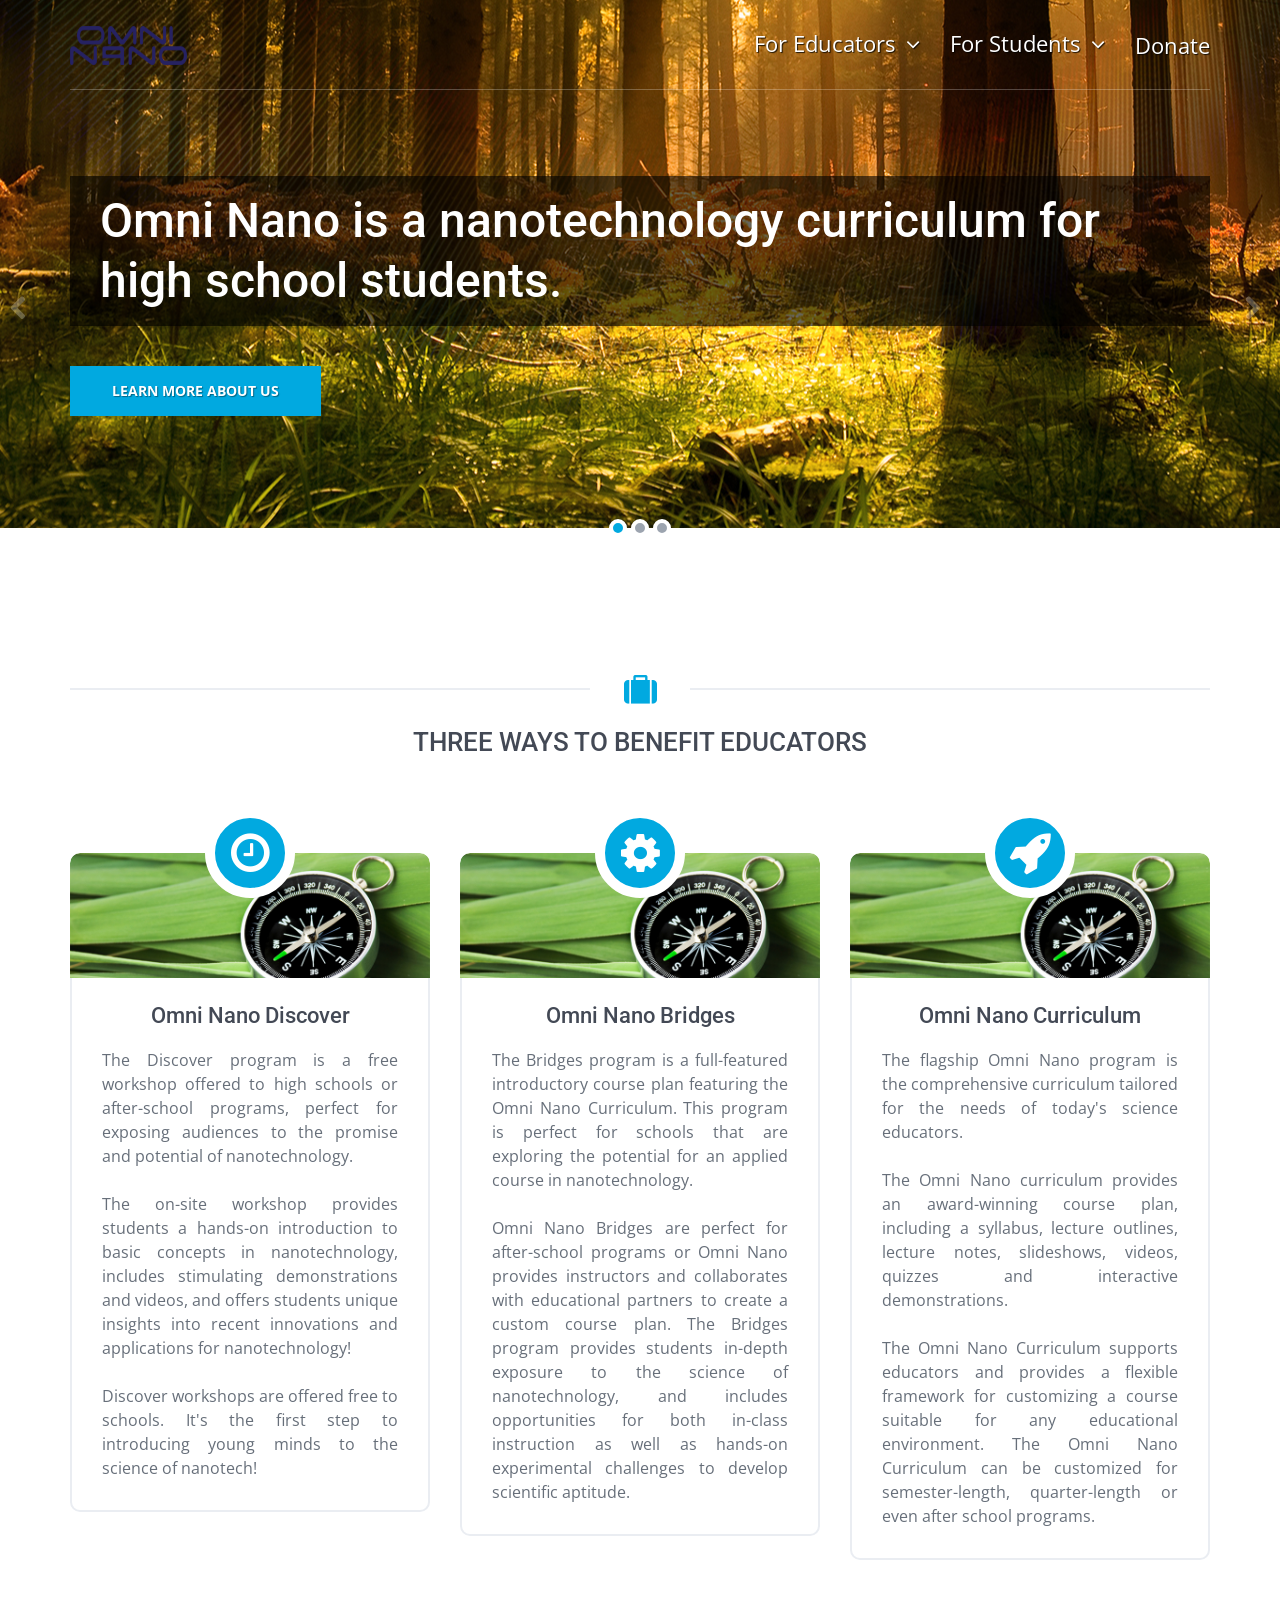
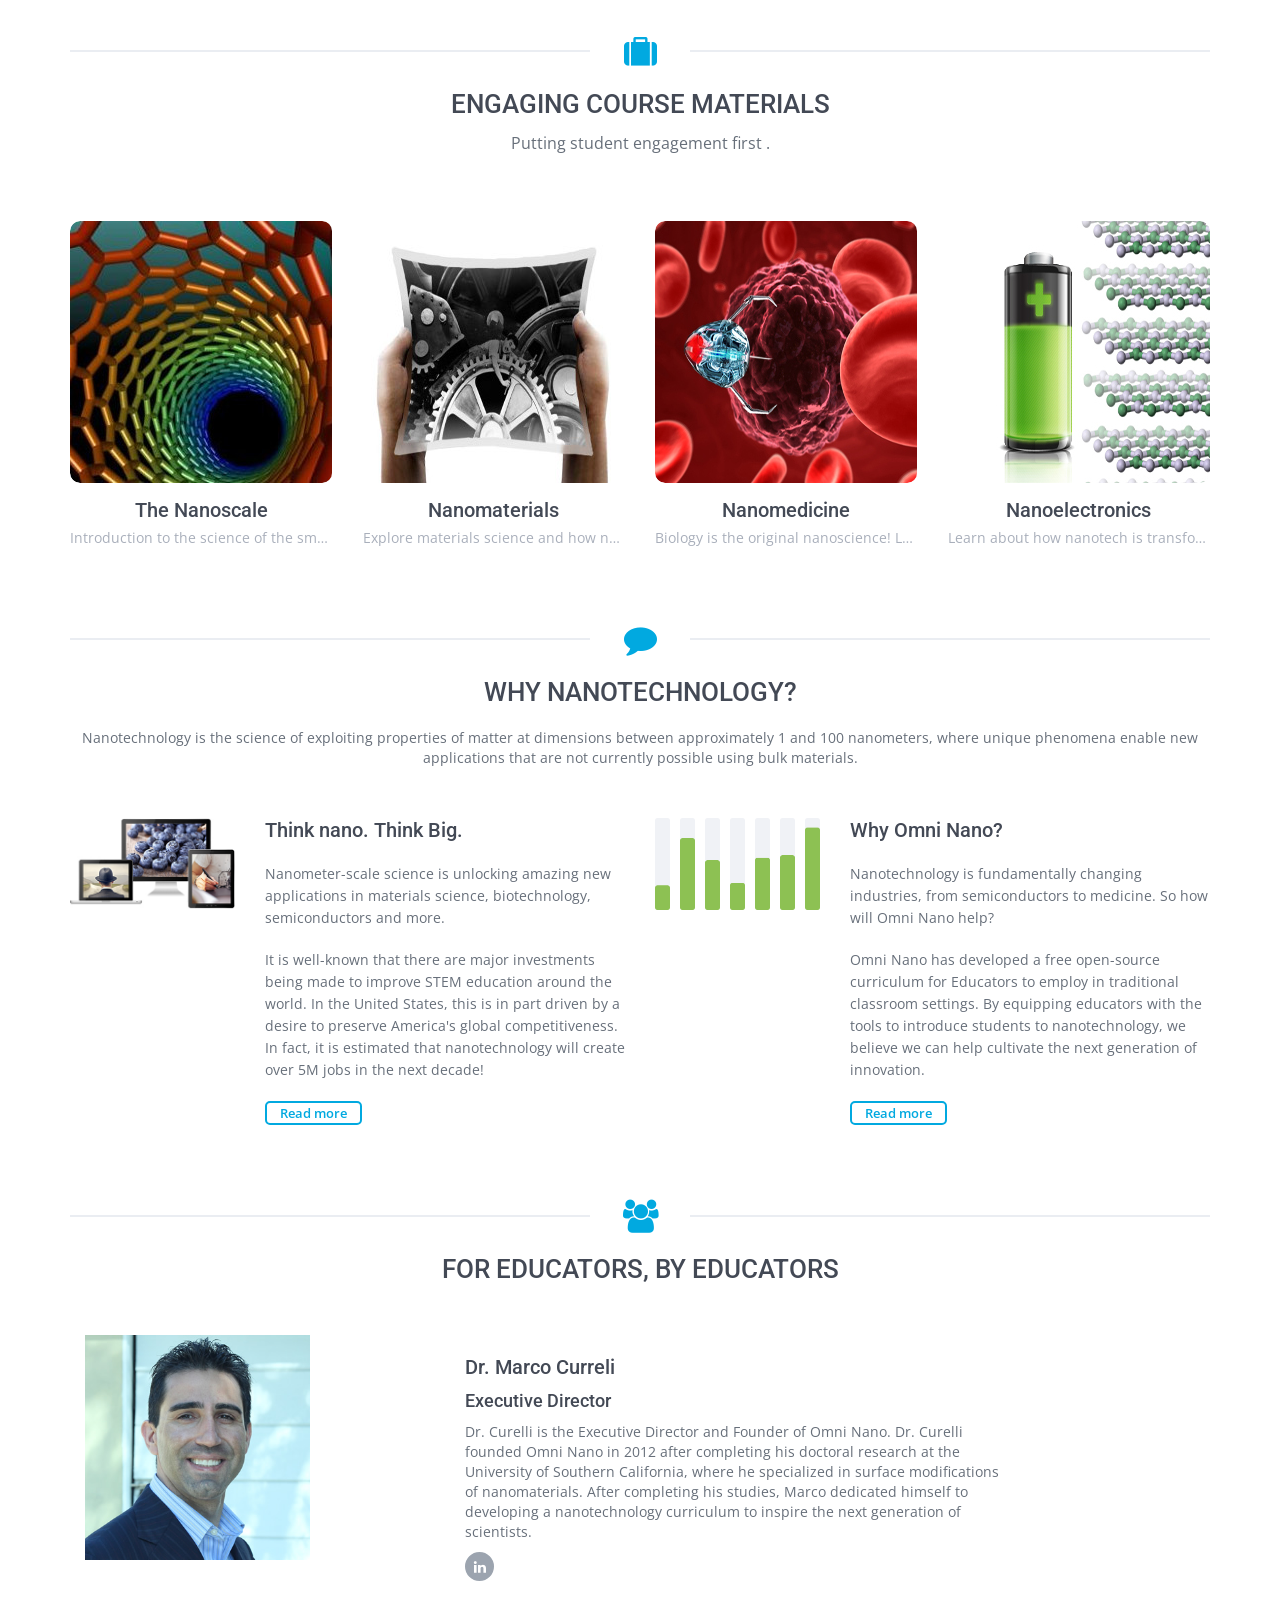
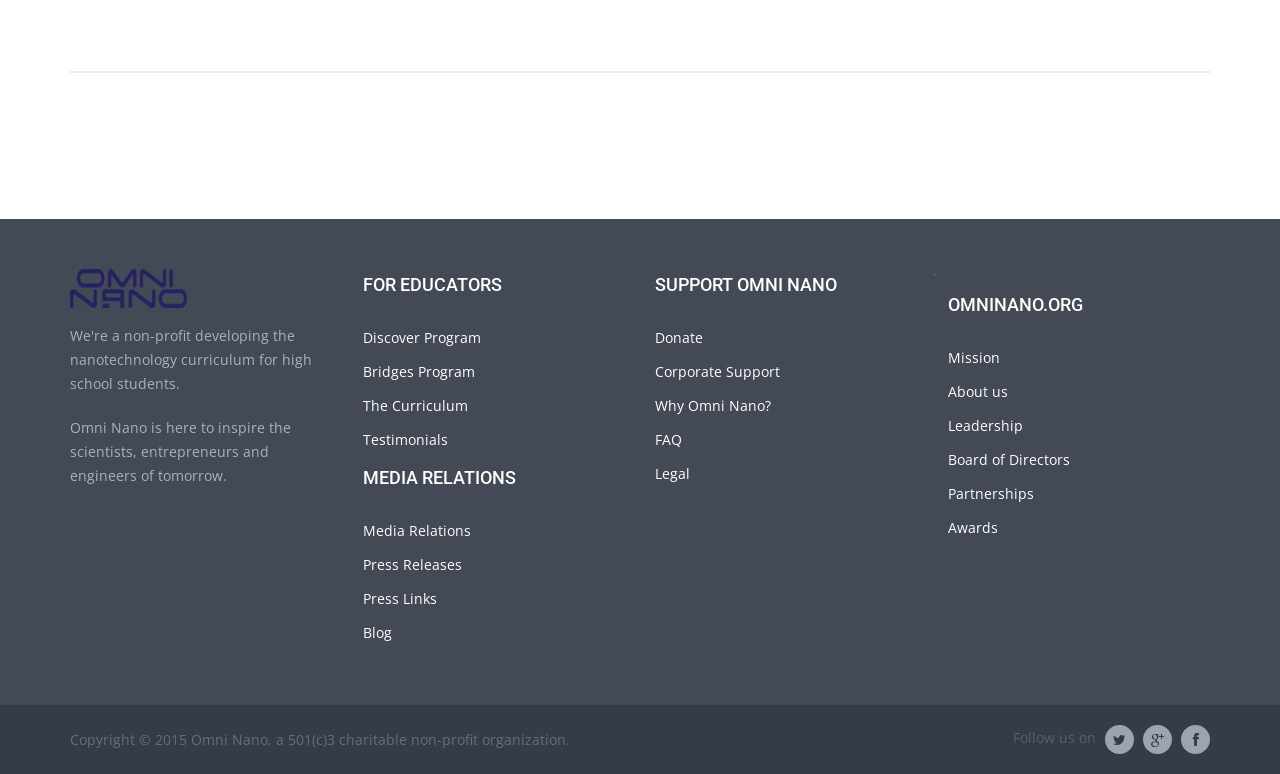
==== index.html @ 4b40a6c4 "added new content" ====
<!DOCTYPE html>
<!--
  Name: Jednotka - Multipurpose Website HTML Template
  Author: http://themeforest.net/user/BublinaStudio
  Version: 1.6
-->
<!--[if lt IE 9]> <html class="lt-ie9" lang="en"> <![endif]-->
<!--[if !IE] -->
<html lang='en'>
  <!-- <![endif] -->
  <head>
    <title>Omni Nano - The Curriculum to inspire the scientists, entrepreneurs and engineers of tomorrow!</title>
    <meta content='blog, business, clean, multipurpose template, twitter bootstrap 3, responsive' name='keywords'>
    <meta content='Jednotka is multipurpose Twitter Bootstrap 3 template which is suitable for any type of business or online project. ' name='description'>
    <meta content='BublinaStudio.com' name='author'>
    <meta content='all' name='robots'>
    <meta content='text/html; charset=utf-8' http-equiv='Content-Type'>
    <meta content='width=device-width, initial-scale=1.0' name='viewport'>
    <!--[if IE]> <meta http-equiv='X-UA-Compatible' content='IE=edge,chrome=1'> <![endif]-->
    <link href='assets/images/meta_icons/favicon.ico' rel='shortcut icon' type='image/x-icon'>
    <link href='assets/images/meta_icons/apple-touch-icon.png' rel='apple-touch-icon-precomposed'>
    <!-- / required stylesheets -->
    <link href="assets/stylesheets/bootstrap/bootstrap.min.css" media="all" id="bootstrap" rel="stylesheet" type="text/css" />
    <link href="assets/stylesheets/jednotka_blue.css" media="all" id="colors" rel="stylesheet" type="text/css" />
    <!-- / not required stylesheets -->
    <link href="assets/stylesheets/demo.css" media="all" rel="stylesheet" type="text/css" />
    <!--[if lt IE 9]>
      <script src="assets/javascripts/ie/html5shiv.js" type="text/javascript"></script>
      <script src="assets/javascripts/ie/respond.min.js" type="text/javascript"></script>
    <![endif]-->
  </head>
  <body class='homepage fullsize'>
    <div id='wrapper'>
      <header id='header'>
        <div class='container'>
          <nav class='navbar navbar-collapsed-sm navbar-default' id='nav' role='navigation'>
            <div class='navbar-header'>
              <button class='navbar-toggle' data-target='.navbar-header-collapse' data-toggle='collapse' type='button'>
                <span class='sr-only'>Toggle navigation</span>
                <span class='icon-bar'></span>
                <span class='icon-bar'></span>
                <span class='icon-bar'></span>
              </button>
              <a class='navbar-brand' href='index.html'>
                <img alt="Omni Nano" width="117" height="39" src="assets/images/omni-logo.png" />
              </a>
            </div>
            <div class='collapse navbar-collapse navbar-header-collapse'>
              <ul class='nav navbar-nav navbar-right'>
                <li class='dropdown'>
                  <a class='dropdown-toggle' data-delay='50' data-hover='dropdown' data-toggle='dropdown' href='educators.html'>
                    <span>
                      For Educators
                      <i class='fa-icon-angle-down'></i>
                    </span>
                  </a>
                  <ul class='dropdown-menu' role='menu'>
                    <li class=''>
                      <a href='educators.html'>Discover Program</a>
                    </li>
                    <li class=''>
                      <a href='educators.html'>Bridges Program</a>
                    </li>
                    <li class=''>
                      <a href='educators.html'>The Curriculum</a>
                    </li>
                    <li>
                      <a href='faq.html'>FAQ</a>
                    </li>
                  </ul>
                </li>
                <li class='dropdown'>
                  <a class='dropdown-toggle' data-delay='50' data-hover='dropdown' data-toggle='dropdown' href='syllabus.html'>
                    <span>
                      For Students
                      <i class='fa-icon-angle-down'></i>
                    </span>
                  </a>
                  <ul class='dropdown-menu' role='menu'>
                    <li class=''>
                      <a href='syllabus.html'>Course Syllabus</a>
                    </li>
                  </ul>
                </li>
                <li class='dropdown'>
                  <a href='donate.html'>
                    <span>
                      Donate
                    </span>
                  </a>
                </li>
              </ul>
            </div>
          </nav>
        </div>
      </header>
      <div id='main' role='main'>
        <!-- / carousel contrast -->
        <div class='hero-carousel carousel-contrast carousel-contrast-arrows carousel-contrast-pagination flexslider' id='carousel-example-2'>
          <ul class='slides'>
            <li class='item forest'>
              <div class='container'>
                <div class='row'>
                  <div class='col-lg-12 animate'>
                    <h1 class='big fadeInUp animated'>
                      <span>
                        Omni Nano is a nanotechnology curriculum for high school students.
                      </span>
                    </h1>
                    <p class='fadeInRight animated'>
                      <a class='btn btn-squared btn-contrast btn-lg' href='about_us.html'>
                        Learn more about us
                      </a>
                    </p>
                  </div>
                </div>
              </div>
            </li>
            <li class='item sea'>
              <div class='container'>
                <div class='row'>
                  <div class='col-lg-12 animate'>
                    <h2 class='big fadeInLeftBig animated'>
                      <span>
                        Tools for Educators
                      </span>
                    </h2>
                    <p class='normal fadeInRightBig animated'>
                      <span>We offer free course materials, quizzes and an award-winning textbook.</span>
                    </p>
                    <p class='fadeInRightBig animated'>
                      <a class='btn btn-squared btn-contrast btn-lg' href='curriculum.html'>
                        Explore the curriculum
                      </a>
                    </p>
                  </div>
                </div>
              </div>
            </li>
            <li class='item bokeh'>
              <div class='container'>
                <div class='row'>
                  <div class='col-lg-12 animate'>
                    <h2 class='big fadeInRightBig animated'>
                      <span>Free online multimedia for students</span>
                    </h2>
                    <p class='normal fadeInLeftBig animated'>
                      <span>Explore nanotechnology applications, innovations and the science that will revolutionize the world of tomorrow!</span>
                    </p>
                    <p class='fadeInUpBig animated'>
                      <a class='btn btn-squared btn-contrast btn-lg' href='syllabus.html'>
                        Start learning now
                      </a>
                    </p>
                  </div>
                </div>
              </div>
            </li>
          </ul>
        </div>
        <div id='main-content'>
          <div class='container'>
            <div class='row'>
              <div class='col-sm-12'>
                <div class='page-header page-header-with-icon'>
                  <i class='fa-icon-suitcase'></i>
                  <h2>
                    Three ways to Benefit Educators
                  </h2>
                </div>
              </div>
            </div>
            <div class='panels-wrapper'>
              <div class='row panels'>
                <div class='col-sm-4 panel-item'>
                  <a class='panel panel-image' href='educators.html'>
                    <div class='panel-icon'>
                      <i class='fa-icon-time icon'></i>
                    </div>
                    <div class='panel-heading'>
                      <img class="img-responsive-sm" alt="Project planning" width="768" height="300" src="assets/images/demo/panels/panel_bg_compass.jpg" />
                    </div>                    
                    <div class='panel-body'>
                      <h3 class='panel-title'>Omni Nano Discover</h3>
                      <p style="text-align: justify;">
                        The Discover program is a free workshop offered to high schools or after-school programs, perfect for exposing audiences to the promise and potential of nanotechnology.  
                        <br /><br />
                        The on-site workshop provides students a hands-on introduction to basic concepts in nanotechnology, includes stimulating demonstrations and videos, and offers students unique insights into recent innovations and applications for nanotechnology! 
                        <br /><br />
                        Discover workshops are offered free to schools.  It's the first step to introducing young minds to the science of nanotech!

                      </p>
                    </div>
                  </a>
                </div>
                <div class='col-sm-4 panel-item'>
                  <a class='panel panel-image' href='educators.html'>
                    <div class='panel-icon'>
                      <i class='fa-icon-cog icon'></i>
                    </div>
                    <div class='panel-heading'>
                      <img class="img-responsive-sm" alt="Project planning" width="768" height="300" src="assets/images/demo/panels/panel_bg_compass.jpg" />
                    </div>                    
                    <div class='panel-body'>
                      <h3 class='panel-title'>Omni Nano Bridges</h3>
                      <p style="text-align: justify;">
                        The Bridges program is a full-featured introductory course plan featuring the Omni Nano Curriculum.  This program is perfect for schools that are exploring the potential for an applied course in nanotechnology.  
                        <br /><br />
                        Omni Nano Bridges are perfect for after-school programs or  
                        Omni Nano provides instructors and collaborates with educational partners to create a custom course plan.  The Bridges program provides students in-depth exposure to the science of nanotechnology, and includes opportunities for both in-class instruction as well as hands-on experimental challenges to develop scientific aptitude.  
                      </p>
                    </div>
                  </a>
                </div>
                <div class='col-sm-4 panel-item'>
                  <a class='panel panel-image' href='educators.html'>
                    <div class='panel-icon'>
                      <i class='fa-icon-rocket icon'></i>
                    </div>
                    <div class='panel-heading'>
                      <img class="img-responsive-sm" alt="Project planning" width="768" height="300" src="assets/images/demo/panels/panel_bg_compass.jpg" />
                    </div>                    
                    <div class='panel-body'>
                      <h3 class='panel-title'>Omni Nano Curriculum</h3>
                     <p style="text-align: justify;">
                        The flagship Omni Nano program is the comprehensive curriculum tailored for the needs of today's science educators.  
                        <br /><br />
                        The Omni Nano curriculum provides an award-winning course plan, including a syllabus, lecture outlines, lecture notes, slideshows, videos, quizzes and interactive demonstrations.  
                        <br /><br />
                        The Omni Nano Curriculum supports educators and provides a flexible framework for customizing a course suitable for any educational environment.  The Omni Nano Curriculum can be customized for semester-length, quarter-length or even after school programs. 
                      </p>
                    </div>
                  </a>
                </div>
              </div>
            </div>

            <div class='row'>
              <div class='col-sm-12'>
                <div class='page-header page-header-with-icon'>
                  <i class='fa-icon-suitcase'></i>
                  <h2>
                    Engaging Course Materials
                    <small>Putting student engagement first .</small>
                  </h2>
                </div>
                <div class='row portfolio-boxes'>
                  <div class='col-sm-3 col-xs-6 no-mb-t-xs portfolio-box'>
                    <a class='image-link' href='nanoscale_detail.html'>
                      <i class='fa-icon-search'></i>
                      <img class="img-responsive img-rounded center-block" alt="Etiam vestibulum" width="262" height="262" src="assets/images/misc/nanoscale.jpg" />
                    </a>
                    <h3 class='title'>The Nanoscale</h3>
                    <p class='category'>Introduction to the science of the small-scale.</p>
                  </div>
                  <div class='col-sm-3 col-xs-6 no-mb-t-xs portfolio-box'>
                    <a class='image-link' href='nanomaterials_detail.html'>
                      <i class='fa-icon-link'></i>
                      <img class="img-responsive img-rounded center-block" alt="Malesuada" width="262" height="262" src="assets/images/misc/nanomaterials.jpg" />
                    </a>
                    <h3 class='title'>Nanomaterials</h3>
                    <p class='category'>Explore materials science and how nanotechnology is key to creating materials with totally new properties!</p>
                  </div>
                  <div class='col-sm-3 col-xs-6 portfolio-box'>
                    <a href='nanomedicine_detail.html'>
                      <div class='image-link'>
                        <i class='fa-icon-search'></i>
                        <img class="img-responsive img-rounded center-block" alt="Dictum vulputate" width="262" height="262" src="assets/images/misc/nanomedicine.jpg" />
                      </div>
                      <h3 class='title'>Nanomedicine</h3>
                      <p class='category'>Biology is the original nanoscience!  Learn how molecular machines are now being used and how they'll impact human health.</p>
                    </a>
                  </div>
                  <div class='col-sm-3 col-xs-6 portfolio-box'>
                    <a href='nanoelectronics_detail.html'>
                      <div class='image-link'>
                        <i class='fa-icon-search'></i>
                        <img class="img-responsive img-rounded center-block" alt="Semper massa" width="262" height="262" src="assets/images/misc/energy-storage.jpg" />
                      </div>
                      <h3 class='title'>Nanoelectronics</h3>
                      <p class='category'>Learn about how nanotech is transforming electronics, circuits and more!</p>
                    </a>
                  </div>
                </div>
              </div>
            </div>

            <div class='row'>
              <div class='col-sm-12'>
                <div class='page-header page-header-with-icon'>
                  <i class='fa-icon-comment'></i>
                  <h2>Why nanotechnology?</h2>
                  <p>Nanotechnology is the science of exploiting properties of matter at dimensions between approximately 1 and 100 nanometers, where unique phenomena enable new applications that are not currently possible using bulk materials.</p>
                </div>
                <div class='row text-boxes'>
                  <div class='col-sm-6 text-box'>
                    <div class='row'>
                      <div class='col-sm-4'><img class="img-responsive center-block" alt="Lorem ipsum dolor sit amet" width="340" height="188" src="assets/images/demo/common/devices.jpg" /></div>
                      <div class='col-sm-8'>
                        <h3 class='title'><a href="nanotechnology.html">Think nano.  Think Big.</a></h3>
                        <p>Nanometer-scale science is unlocking amazing new applications in materials science, biotechnology, semiconductors and more.</p>

                        <p>It is well-known that there are major investments being made to improve STEM education around the world.  In the United States, this is in part driven by a desire to preserve America's global competitiveness.  In fact, it is estimated that nanotechnology will create over 5M jobs in the next decade!</p> 

                        <a class='btn btn-contrast btn-bordered btn-xs' href='nanotechnology.html'>Read more</a>
                      </div>
                    </div>
                  </div>
                  <div class='col-sm-6 text-box'>
                    <hr class='visible-xs'>
                    <div class='row'>
                      <div class='col-sm-4'><img class="img-responsive center-block" alt="Praesent vitae adipiscing nunc" width="330" height="183" src="assets/images/demo/common/chart.png" /></div>
                      <div class='col-sm-8'>
                        <h3 class='title'><a href="about_us.html">Why Omni Nano?</a></h3>
                        <p>Nanotechnology is fundamentally changing industries, from semiconductors to medicine.  So how will Omni Nano help? </p>

                        <p>Omni Nano has developed a free open-source curriculum for Educators to employ in traditional classroom settings.  By equipping educators with the tools to introduce students to nanotechnology, we believe we can help cultivate the next generation of innovation.</p>
                        <a class='btn btn-contrast btn-bordered btn-xs' href='about_us.html'>Read more</a>
                      </div>
                    </div>
                  </div>
                </div>
              </div>
            </div>

            <div class='row'>
              <div class='col-sm-12'>
                <div class='page-header page-header-with-icon'>
                  <i class='fa-icon-group'></i>
                  <h2>
                    For Educators, By Educators
                  </h2>
                </div>
                <div>
                  <div class='col-sm-12 portfolio-box'>
                    <div class='row'>
                      <div class='col-sm-4'>
                        <a class='image-link' data-lightbox data-lightbox-gallery='team' href='assets/images/misc/marco.jpg' title='Marco Curelli'>
                          <img alt="Marco Curelli" width="225" height="225" src="assets/images/misc/marco.jpg" />
                        </a>
                      </div>
                      <div class='col-sm-6'>
                        <h3 class='name'>Dr. Marco Curreli</h3>
                        <h4 class='position'>Executive Director</h4>
                        <p>Dr. Curelli is the Executive Director and Founder of Omni Nano.  Dr. Curelli founded Omni Nano in 2012 after completing his doctoral research at the University of Southern California, where he specialized in surface modifications of nanomaterials.  After completing his studies, Marco dedicated himself to developing a nanotechnology curriculum to inspire the next generation of scientists.</p>
                        <div class='links'>
                          <a class='btn btn-medium-light btn-sm btn-circle' href='https://www.linkedin.com/pub/marco-curreli/11/2a9/814'>
                            <i class='fa-icon-linkedin'></i>
                          </a>
                        </div>
                      </div>
                    </div>
                  </div>
                </div>
              </div>
            </div>

            <div class='row'>
              <div class='col-sm-12'>
                <div class='page-header page-header-with-icon'>
                </div>
              </div>
            </div>

          </div>
        </div>
        <div class='fade' id='scroll-to-top'>
          <i class='fa-icon-chevron-up'></i>
        </div>
      </div>
      <footer id='footer'>
        <div id='footer-main'>
          <div class='container'>
            <div class='row'>
              <div class='col-md-3 col-sm-6 info-box'>
                <div class='logo-container'>
                  <img alt="Jednotka" width="117" height="39" src="assets/images/omni-logo.png" />
                </div>
                <p class='no-mg-b'>We're a non-profit developing the nanotechnology curriculum for high school students.</p>
                <br />
                <p>Omni Nano is here to inspire the scientists, entrepreneurs and engineers of tomorrow.</p>
              </div>
              <div class='col-md-3 col-sm-6 info-box'>
                <h2 class='title'>For Educators</h2>
                <div>
                  <p><a href="educators.html">Discover Program</a></p>
                  <p><a href="educators.html">Bridges Program</a></p>
                  <p><a href="educators.html">The Curriculum</a></p>
                  <p><a href="testimonials.html">Testimonials</a></p>                  
                </div>
                <h2 class='title'>Media Relations</h2>
                <div>
                  <p><a href="press.html">Media Relations</a></p>
                  <p><a href="press.html">Press Releases</a></p>
                  <p><a href="press.html">Press Links</a></p>
                  <p><a href="#">Blog</a></p>                  
                </div>
              </div>
`              <div class='col-md-3 col-sm-6 info-box social-box'>
                <h2 class='title'>Support Omni Nano</h2>
                <p><a href="donate.html">Donate</a></p>
                <p><a href="partnerships.html">Corporate Support</a></p>
                <p><a href="about_us.html">Why Omni Nano?</a></p>
                <p><a href="faq.html">FAQ</a></p>
                <p><a href="legal.html">Legal</a></p>
              </div>
              <div class='col-md-3 col-sm-6 info-box'>
                <div>
                  <h2 class='title'>OmniNano.org</h2>
                  <p><a href="">Mission</a></p>
                  <p><a href="about_us.html">About us</a></p>
                  <p><a href="about_us.html">Leadership</a></p>
                  <p><a href="about_us.html">Board of Directors</a></p>
                  <p><a href="partnerships.html">Partnerships</a></p>
                  <p><a href="awards.html">Awards</a></p> 
                </div>
              </div>
            </div>
          </div>
        </div>
        <div id='footer-copyright'>
          <div class='container'>
            <div class='row'>
              <div class='col-lg-12 clearfix'>
                <p class='copyright'>
                  Copyright
                  &copy;
                  2015 Omni Nano, a 501(c)3 charitable non-profit organization.  
                </p>
                <div class='links'>
                  Follow us on 
                  <a class='btn btn-circle btn-medium-light btn-sm' href='http://www.twitter.com/omninano'>
                    <i class='fa-icon-twitter text-dark'></i>
                  </a>
                  <a class='btn btn-circle btn-medium-light btn-sm' href='https://plus.google.com/+OmniNano'>
                    <i class='fa-icon-google-plus text-dark'></i>
                  </a>
                  <a class='btn btn-circle btn-medium-light btn-sm' href='http://www.facebook.com/omninano'>
                    <i class='fa-icon-facebook text-dark'></i>
                  </a>
                </div>
              </div>
            </div>
          </div>
        </div>
      </footer>
    </div>

    <!-- / required javascripts -->
    <script src="assets/javascripts/jquery/jquery.min.js" type="text/javascript"></script>
    <script src="assets/javascripts/jquery/jquery.mobile.custom.min.js" type="text/javascript"></script>
    <script src="assets/javascripts/bootstrap/bootstrap.min.js" type="text/javascript"></script>
    <script src="assets/javascripts/plugins/modernizr/modernizr.custom.min.js" type="text/javascript"></script>
    <script src="assets/javascripts/plugins/hover_dropdown/twitter-bootstrap-hover-dropdown.min.js" type="text/javascript"></script>
    <script src="assets/javascripts/plugins/retina/retina.min.js" type="text/javascript"></script>
    <script src="assets/javascripts/plugins/knob/jquery.knob.js" type="text/javascript"></script>
    <script src="assets/javascripts/plugins/isotope/jquery.isotope.min.js" type="text/javascript"></script>
    <script src="assets/javascripts/plugins/isotope/jquery.isotope.sloppy-masonry.min.js" type="text/javascript"></script>
    <script src="assets/javascripts/plugins/validate/jquery.validate.min.js" type="text/javascript"></script>
    <script src="assets/javascripts/plugins/flexslider/jquery.flexslider.min.js" type="text/javascript"></script>
    <script src="assets/javascripts/plugins/countdown/countdown.js" type="text/javascript"></script>
    <script src="assets/javascripts/plugins/nivo_lightbox/nivo-lightbox.min.js" type="text/javascript"></script>
    <script src="assets/javascripts/plugins/cycle/jquery.cycle.all.min.js" type="text/javascript"></script>
    <script src="assets/javascripts/jednotka.js" type="text/javascript"></script>
    
    <!-- / not required javascripts -->
    <script src="assets/javascripts/demo.js" type="text/javascript"></script>
  </body>
</html>
---- assets/stylesheets/jednotka_blue.css ----
@import url(http://fonts.googleapis.com/css?family=Roboto:100,400,300,500);
@import url(http://fonts.googleapis.com/css?family=Open+Sans:400,600,700);
/**
 * Name: Jednotka - Multipurpose Website HTML Template
 * Author: http://themeforest.net/user/BublinaStudio
 * Version: 1.6
**/
/*------------------------------------*\
    $TABLE OF CONTENTS
\*------------------------------------*/
/**
 * $UTILITIES.........................Universal classes for paddings, margins, positioning...
 * $FONT AWESOME......................Font Awesome icons definition
 *
 * $PLUGINS
 *      $ANIMATE......................Animate.CSS - CSS3 animations plugin
 *      $ISOTOPE......................Isotope plugin
 *      $NIVOLIGHTBOX.................Nivo Lightbox plugin
 *
 * $COMMON............................Common definitions
 *
 * $STRUCTURE
 *      $CONTENT......................Content section
 *      $HEADER.......................Header + navigation section
 *      $SIDEBAR......................Sidebar section
 *      $FOOTER.......................Footer section
 *      $TYPOGRAPHY...................Typography definitions
 *
 * $MODULES
 *      $QUOTES.......................Quotes (Testimonials)
 *      $PRICING TABLES...............Pricing tables
 *      $PANELS.......................Bordered panel, Image panel, Big panel, Big circle and circle panel
 *      $BOXES........................Text box, image list box, icon list box, portfolio boxes, profile boxes
 *      $CAROUSELS....................Blur carousel, image carousel, contrast carousel
 *      $TIMELINE.....................Timeline
 *      $STATISTICS...................Statistics
 *      $COMMENTS.....................Comments
 *      $BROWSER WINDOW...............Browser window in portfolio
 *      $BUTTONS......................Custom buttons
 *      $PROGRESS BARS................Custom progress bars
 *      $LINKS........................Links
 *      $ACCORDIONS...................Accordions
 *      $TABS.........................Tabs
 *      $INPUTS.......................Form inputs and controls
 *      $PAGINATION...................Pagination
 *      $NAVS.........................Navigations
 *      $TABLES.......................Tables
 *      $ICONS........................Icons
 *      $CLIENT SLIDESHOW.............Client slideshow (Logo carousel)
 *
 * $PAGES
 *      $CONTACT PAGE.................Definitions for contact page
 *      $ERROR PAGE...................Definitions for error page (404, 500)
 *      $COUNTDOWN PAGE...............Definitions for countdown page (Coming soon, under construction)
 *      $FAQ PAGE.....................Definitions for FAQ page
 */
/*------------------------------------*\
    $UTILITIES
\*------------------------------------*/
.no-mg {
  margin: 0 !important; }

.no-mg-t {
  margin-top: 0 !important; }

.no-mg-r {
  margin-right: 0 !important; }

.no-mg-b {
  margin-bottom: 0 !important; }

.no-mg-l {
  margin-left: 0 !important; }

@media (max-width: 767px) {
  .no-mg-xso {
    margin: 0 !important; } }

@media (max-width: 767px) {
  .no-mg-t-xso {
    margin-top: 0 !important; } }

@media (max-width: 767px) {
  .no-mg-r-xso {
    margin-right: 0 !important; } }

@media (max-width: 767px) {
  .no-mg-b-xso {
    margin-top: 0 !important; } }

@media (max-width: 767px) {
  .no-mg-l-xso {
    margin-left: 0 !important; } }

.no-pd {
  padding: 0 !important; }

.no-pd-t {
  padding-top: 0 !important; }

.no-pd-r {
  padding-right: 0 !important; }

.no-pd-b {
  padding-bottom: 0 !important; }

.no-pd-l {
  padding-left: 0 !important; }

@media (max-width: 767px) {
  .no-pd-xso {
    padding: 0 !important; } }

@media (max-width: 767px) {
  .no-pd-t-xso {
    padding-top: 0 !important; } }

@media (max-width: 767px) {
  .no-pd-r-xso {
    padding-right: 0 !important; } }

@media (max-width: 767px) {
  .no-pd-b-xso {
    padding-top: 0 !important; } }

@media (max-width: 767px) {
  .no-pd-l-xso {
    padding-left: 0 !important; } }

.mg-lg {
  margin: 40px; }

.pd-lg {
  padding: 40px; }

.mg-t-lg {
  margin-top: 40px; }

.mg-r-lg {
  margin-right: 40px; }

.mg-b-lg {
  margin-bottom: 40px; }

.mg-l-lg {
  margin-left: 40px; }

.pd-t-lg {
  padding-top: 40px; }

.pd-r-lg {
  padding-right: 40px; }

.pd-b-lg {
  padding-bottom: 40px; }

.pd-l-lg {
  padding-left: 40px; }

@media (max-width: 767px) {
  .mg-t-xso-lg {
    margin-top: 40px; } }

@media (max-width: 767px) {
  .mg-r-xso-lg {
    margin-right: 40px; } }

@media (max-width: 767px) {
  .mg-b-xso-lg {
    margin-bottom: 40px; } }

@media (max-width: 767px) {
  .mg-l-xso-lg {
    margin-left: 40px; } }

@media (max-width: 767px) {
  .pd-t-xso-lg {
    padding-top: 40px; } }

@media (max-width: 767px) {
  .pd-r-xso-lg {
    padding-right: 40px; } }

@media (max-width: 767px) {
  .pd-b-xso-lg {
    padding-bottom: 40px; } }

@media (max-width: 767px) {
  .pd-l-xso-lg {
    padding-left: 40px; } }

.mg-md {
  margin: 30px; }

.pd-md {
  padding: 30px; }

.mg-t-md {
  margin-top: 30px; }

.mg-r-md {
  margin-right: 30px; }

.mg-b-md {
  margin-bottom: 30px; }

.mg-l-md {
  margin-left: 30px; }

.pd-t-md {
  padding-top: 30px; }

.pd-r-md {
  padding-right: 30px; }

.pd-b-md {
  padding-bottom: 30px; }

.pd-l-md {
  padding-left: 30px; }

@media (max-width: 767px) {
  .mg-t-xso-md {
    margin-top: 30px; } }

@media (max-width: 767px) {
  .mg-r-xso-md {
    margin-right: 30px; } }

@media (max-width: 767px) {
  .mg-b-xso-md {
    margin-bottom: 30px; } }

@media (max-width: 767px) {
  .mg-l-xso-md {
    margin-left: 30px; } }

@media (max-width: 767px) {
  .pd-t-xso-md {
    padding-top: 30px; } }

@media (max-width: 767px) {
  .pd-r-xso-md {
    padding-right: 30px; } }

@media (max-width: 767px) {
  .pd-b-xso-md {
    padding-bottom: 30px; } }

@media (max-width: 767px) {
  .pd-l-xso-md {
    padding-left: 30px; } }

.mg {
  margin: 20px; }

.pd {
  padding: 20px; }

.mg-t {
  margin-top: 20px; }

.mg-r {
  margin-right: 20px; }

.mg-b {
  margin-bottom: 20px; }

.mg-l {
  margin-left: 20px; }

.pd-t {
  padding-top: 20px; }

.pd-r {
  padding-right: 20px; }

.pd-b {
  padding-bottom: 20px; }

.pd-l {
  padding-left: 20px; }

@media (max-width: 767px) {
  .mg-t-xso {
    margin-top: 20px; } }

@media (max-width: 767px) {
  .mg-r-xso {
    margin-right: 20px; } }

@media (max-width: 767px) {
  .mg-b-xso {
    margin-bottom: 20px; } }

@media (max-width: 767px) {
  .mg-l-xso {
    margin-left: 20px; } }

@media (max-width: 767px) {
  .pd-t-xso {
    padding-top: 20px; } }

@media (max-width: 767px) {
  .pd-r-xso {
    padding-right: 20px; } }

@media (max-width: 767px) {
  .pd-b-xso {
    padding-bottom: 20px; } }

@media (max-width: 767px) {
  .pd-l-xso {
    padding-left: 20px; } }

.mg-sm {
  margin: 10px; }

.pd-sm {
  padding: 10px; }

.mg-t-sm {
  margin-top: 10px; }

.mg-r-sm {
  margin-right: 10px; }

.mg-b-sm {
  margin-bottom: 10px; }

.mg-l-sm {
  margin-left: 10px; }

.pd-t-sm {
  padding-top: 10px; }

.pd-r-sm {
  padding-right: 10px; }

.pd-b-sm {
  padding-bottom: 10px; }

.pd-l-sm {
  padding-left: 10px; }

@media (max-width: 767px) {
  .mg-t-xso-sm {
    margin-top: 10px; } }

@media (max-width: 767px) {
  .mg-r-xso-sm {
    margin-right: 10px; } }

@media (max-width: 767px) {
  .mg-b-xso-sm {
    margin-bottom: 10px; } }

@media (max-width: 767px) {
  .mg-l-xso-sm {
    margin-left: 10px; } }

@media (max-width: 767px) {
  .pd-t-xso-sm {
    padding-top: 10px; } }

@media (max-width: 767px) {
  .pd-r-xso-sm {
    padding-right: 10px; } }

@media (max-width: 767px) {
  .pd-b-xso-sm {
    padding-bottom: 10px; } }

@media (max-width: 767px) {
  .pd-l-xso-sm {
    padding-left: 10px; } }

.mg-xs {
  margin: 5px; }

.pd-xs {
  padding: 5px; }

.mg-t-xs {
  margin-top: 5px; }

.mg-r-xs {
  margin-right: 5px; }

.mg-b-xs {
  margin-bottom: 5px; }

.mg-l-xs {
  margin-left: 5px; }

.pd-t-xs {
  padding-top: 5px; }

.pd-r-xs {
  padding-right: 5px; }

.pd-b-xs {
  padding-bottom: 5px; }

.pd-l-xs {
  padding-left: 5px; }

@media (max-width: 767px) {
  .mg-t-xso-xs {
    margin-top: 5px; } }

@media (max-width: 767px) {
  .mg-r-xso-xs {
    margin-right: 5px; } }

@media (max-width: 767px) {
  .mg-b-xso-xs {
    margin-bottom: 5px; } }

@media (max-width: 767px) {
  .mg-l-xso-xs {
    margin-left: 5px; } }

@media (max-width: 767px) {
  .pd-t-xso-xs {
    padding-top: 5px; } }

@media (max-width: 767px) {
  .pd-r-xso-xs {
    padding-right: 5px; } }

@media (max-width: 767px) {
  .pd-b-xso-xs {
    padding-bottom: 5px; } }

@media (max-width: 767px) {
  .pd-l-xso-xs {
    padding-left: 5px; } }

.text-white {
  color: white !important; }

.white-bg {
  background-color: white !important; }

.white-border {
  border-color: white !important; }

.label-white {
  background-color: white !important; }

.badge-white {
  background-color: white !important; }

.progress-bar-white {
  background: white; }

.text-black {
  color: black !important; }

.black-bg {
  background-color: black !important; }

.black-border {
  border-color: black !important; }

.label-black {
  background-color: black !important; }

.badge-black {
  background-color: black !important; }

.progress-bar-black {
  background: black; }

.text-contrast {
  color: #01a9e0 !important; }

.contrast-bg {
  background-color: #01a9e0 !important; }

.contrast-border {
  border-color: #01a9e0 !important; }

.label-contrast {
  background-color: #01a9e0 !important; }

.badge-contrast {
  background-color: #01a9e0 !important; }

.progress-bar-contrast {
  background: #01a9e0; }

.text-dark {
  color: #353b47 !important; }

.dark-bg {
  background-color: #353b47 !important; }

.dark-border {
  border-color: #353b47 !important; }

.label-dark {
  background-color: #353b47 !important; }

.badge-dark {
  background-color: #353b47 !important; }

.progress-bar-dark {
  background: #353b47; }

.text-medium {
  color: #434955 !important; }

.medium-bg {
  background-color: #434955 !important; }

.medium-border {
  border-color: #434955 !important; }

.label-medium {
  background-color: #434955 !important; }

.badge-medium {
  background-color: #434955 !important; }

.progress-bar-medium {
  background: #434955; }

.text-light {
  color: #676f7a !important; }

.light-bg {
  background-color: #676f7a !important; }

.light-border {
  border-color: #676f7a !important; }

.label-light {
  background-color: #676f7a !important; }

.badge-light {
  background-color: #676f7a !important; }

.progress-bar-light {
  background: #676f7a; }

.text-medium-light {
  color: #9ca4af !important; }

.medium-light-bg {
  background-color: #9ca4af !important; }

.medium-light-border {
  border-color: #9ca4af !important; }

.label-medium-light {
  background-color: #9ca4af !important; }

.badge-medium-light {
  background-color: #9ca4af !important; }

.progress-bar-medium-light {
  background: #9ca4af; }

.text-very-light {
  color: #eaedf2 !important; }

.very-light-bg {
  background-color: #eaedf2 !important; }

.very-light-border {
  border-color: #eaedf2 !important; }

.label-very-light {
  background-color: #eaedf2 !important; }

.badge-very-light {
  background-color: #eaedf2 !important; }

.progress-bar-very-light {
  background: #eaedf2; }

.text-primary {
  color: #428bca !important; }

.primary-bg {
  background-color: #428bca !important; }

.primary-border {
  border-color: #428bca !important; }

.label-primary {
  background-color: #428bca !important; }

.badge-primary {
  background-color: #428bca !important; }

.progress-bar-primary {
  background: #428bca; }

.text-success {
  color: #5cb85c !important; }

.success-bg {
  background-color: #5cb85c !important; }

.success-border {
  border-color: #5cb85c !important; }

.label-success {
  background-color: #5cb85c !important; }

.badge-success {
  background-color: #5cb85c !important; }

.progress-bar-success {
  background: #5cb85c; }

.text-warning {
  color: #f0ad4e !important; }

.warning-bg {
  background-color: #f0ad4e !important; }

.warning-border {
  border-color: #f0ad4e !important; }

.label-warning {
  background-color: #f0ad4e !important; }

.badge-warning {
  background-color: #f0ad4e !important; }

.progress-bar-warning {
  background: #f0ad4e; }

.text-danger {
  color: #d9534f !important; }

.danger-bg {
  background-color: #d9534f !important; }

.danger-border {
  border-color: #d9534f !important; }

.label-danger {
  background-color: #d9534f !important; }

.badge-danger {
  background-color: #d9534f !important; }

.progress-bar-danger {
  background: #d9534f; }

.text-info {
  color: #5dc3de !important; }

.info-bg {
  background-color: #5dc3de !important; }

.info-border {
  border-color: #5dc3de !important; }

.label-info {
  background-color: #5dc3de !important; }

.badge-info {
  background-color: #5dc3de !important; }

.progress-bar-info {
  background: #5dc3de; }

.center-block {
  margin-left: auto;
  margin-right: auto; }

.right-block {
  margin-left: auto;
  margin-right: 0; }

.left-block {
  margin-left: 0;
  margin-right: auto; }

.text-justify {
  text-align: justify; }

.text-uppercase {
  text-transform: uppercase; }

@media (max-width: 767px) {
  .text-center-xs {
    text-align: center; } }

.pos-rel {
  position: relative !important; }

.pos-abs {
  position: absolute !important; }

.pos-sta {
  position: static !important; }

.img-rounded {
  -webkit-border-radius: 10px;
  -moz-border-radius: 10px;
  -ms-border-radius: 10px;
  -o-border-radius: 10px;
  border-radius: 10px; }

.img-rounded-half {
  -webkit-border-radius: 5px;
  -moz-border-radius: 5px;
  -ms-border-radius: 5px;
  -o-border-radius: 5px;
  border-radius: 5px; }

@media (min-width: 768px) {
  .img-responsive-sm {
    display: block;
    height: auto;
    max-width: 100%; } }

/*------------------------------------*\
    $FONT AWESOME
\*------------------------------------*/
/*!
 *  Font Awesome 3.2.1
 *  the iconic font designed for Bootstrap
 *  ------------------------------------------------------------------------------
 *  The full suite of pictographic icons, examples, and documentation can be
 *  found at http://fontawesome.io.  Stay up to date on Twitter at
 *  http://twitter.com/fontawesome.
 *
 *  License
 *  ------------------------------------------------------------------------------
 *  - The Font Awesome font is licensed under SIL OFL 1.1 -
 *    http://scripts.sil.org/OFL
 *  - Font Awesome CSS, LESS, and SASS files are licensed under MIT License -
 *    http://opensource.org/licenses/mit-license.html
 *  - Font Awesome documentation licensed under CC BY 3.0 -
 *    http://creativecommons.org/licenses/by/3.0/
 *  - Attribution is no longer required in Font Awesome 3.0, but much appreciated:
 *    "Font Awesome by Dave Gandy - http://fontawesome.io"
 *
 *  Author - Dave Gandy
 *  ------------------------------------------------------------------------------
 *  Email: dave@fontawesome.io
 *  Twitter: http://twitter.com/davegandy
 *  Work: Lead Product Designer @ Kyruus - http://kyruus.com
 */
/* FONT PATH
 * -------------------------- */
@font-face {
  font-family: 'FontAwesome';
  src: url("../fonts/font-awesome/fontawesome-webfont.eot?v=3.2.1");
  src: url("../fonts/font-awesome/fontawesome-webfont.eot?#iefix&v=3.2.1") format("embedded-opentype"), url("../fonts/font-awesome/fontawesome-webfont.woff?v=3.2.1") format("woff"), url("../fonts/font-awesome/fontawesome-webfont.ttf?v=3.2.1") format("truetype"), url("../fonts/font-awesome/fontawesome-webfont.svg#fontawesomeregular?v=3.2.1") format("svg");
  font-weight: normal;
  font-style: normal; }

/* FONT AWESOME CORE
 * -------------------------- */
[class^="fa-icon-"],
[class*=" fa-icon-"] {
  font-family: FontAwesome;
  font-weight: normal;
  font-style: normal;
  text-decoration: inherit;
  -webkit-font-smoothing: antialiased;
  *margin-right: .3em; }

[class^="fa-icon-"]:before,
[class*=" fa-icon-"]:before {
  text-decoration: inherit;
  display: inline-block;
  speak: none; }

/* makes the font 33% larger relative to the icon container */
.fa-icon-large:before {
  vertical-align: -10%;
  font-size: 1.33333em; }

/* makes sure icons active on rollover in links */
a [class^="fa-icon-"],
a [class*=" fa-icon-"] {
  display: inline; }

/* increased font size for fa-icon-large */
[class^="fa-icon-"].fa-icon-fixed-width,
[class*=" fa-icon-"].fa-icon-fixed-width {
  display: inline-block;
  width: 1.14286em;
  text-align: right;
  padding-right: 0.28571em; }
  [class^="fa-icon-"].fa-icon-fixed-width.fa-icon-large,
  [class*=" fa-icon-"].fa-icon-fixed-width.fa-icon-large {
    width: 1.42857em; }

.icons-ul {
  margin-left: 2.14286em;
  list-style-type: none; }
  .icons-ul > li {
    position: relative; }
  .icons-ul .fa-icon-li {
    position: absolute;
    left: -2.14286em;
    width: 2.14286em;
    text-align: center;
    line-height: inherit; }

[class^="fa-icon-"].hide,
[class*=" fa-icon-"].hide {
  display: none; }

.fa-icon-muted {
  color: #eeeeee; }

.fa-icon-light {
  color: white; }

.fa-icon-dark {
  color: #333333; }

.fa-icon-border {
  border: solid 1px #eeeeee;
  padding: .2em .25em .15em;
  -webkit-border-radius: 3px;
  -moz-border-radius: 3px;
  border-radius: 3px; }

.fa-icon-1-5x {
  font-size: 1.5em; }
  .fa-icon-1-5x.fa-icon-border {
    border-width: 2px;
    -webkit-border-radius: 4px;
    -moz-border-radius: 4px;
    border-radius: 4px; }

.fa-icon-2x {
  font-size: 2em; }
  .fa-icon-2x.fa-icon-border {
    border-width: 2px;
    -webkit-border-radius: 4px;
    -moz-border-radius: 4px;
    border-radius: 4px; }

.fa-icon-3x {
  font-size: 3em; }
  .fa-icon-3x.fa-icon-border {
    border-width: 3px;
    -webkit-border-radius: 5px;
    -moz-border-radius: 5px;
    border-radius: 5px; }

.fa-icon-4x {
  font-size: 4em; }
  .fa-icon-4x.fa-icon-border {
    border-width: 4px;
    -webkit-border-radius: 6px;
    -moz-border-radius: 6px;
    border-radius: 6px; }

.fa-icon-5x {
  font-size: 5em; }
  .fa-icon-5x.fa-icon-border {
    border-width: 5px;
    -webkit-border-radius: 7px;
    -moz-border-radius: 7px;
    border-radius: 7px; }

.pull-right {
  float: right; }

.pull-left {
  float: left; }

[class^="fa-icon-"].pull-left,
[class*=" fa-icon-"].pull-left {
  margin-right: .3em; }
[class^="fa-icon-"].pull-right,
[class*=" fa-icon-"].pull-right {
  margin-left: .3em; }

/* BOOTSTRAP SPECIFIC CLASSES
 * -------------------------- */
/* Bootstrap 2.0 sprites.less reset */
[class^="fa-icon-"],
[class*=" fa-icon-"] {
  display: inline;
  width: auto;
  height: auto;
  line-height: normal;
  vertical-align: baseline;
  background-image: none;
  background-position: 0% 0%;
  background-repeat: repeat;
  margin-top: 0; }

/* more sprites.less reset */
.fa-icon-white,
.nav-pills > .active > a > [class^="fa-icon-"],
.nav-pills > .active > a > [class*=" fa-icon-"],
.nav-list > .active > a > [class^="fa-icon-"],
.nav-list > .active > a > [class*=" fa-icon-"],
.navbar-inverse .nav > .active > a > [class^="fa-icon-"],
.navbar-inverse .nav > .active > a > [class*=" fa-icon-"],
.dropdown-menu > li > a:hover > [class^="fa-icon-"],
.dropdown-menu > li > a:hover > [class*=" fa-icon-"],
.dropdown-menu > .active > a > [class^="fa-icon-"],
.dropdown-menu > .active > a > [class*=" fa-icon-"],
.dropdown-submenu:hover > a > [class^="fa-icon-"],
.dropdown-submenu:hover > a > [class*=" fa-icon-"] {
  background-image: none; }

/* keeps Bootstrap styles with and without icons the same */
.btn [class^="fa-icon-"].fa-icon-large,
.btn [class*=" fa-icon-"].fa-icon-large, .nav [class^="fa-icon-"].fa-icon-large,
.nav [class*=" fa-icon-"].fa-icon-large {
  line-height: .9em; }
.btn [class^="fa-icon-"].fa-icon-spin,
.btn [class*=" fa-icon-"].fa-icon-spin, .nav [class^="fa-icon-"].fa-icon-spin,
.nav [class*=" fa-icon-"].fa-icon-spin {
  display: inline-block; }

.nav-tabs [class^="fa-icon-"], .nav-tabs [class^="fa-icon-"].fa-icon-large,
.nav-tabs [class*=" fa-icon-"],
.nav-tabs [class*=" fa-icon-"].fa-icon-large, .nav-pills [class^="fa-icon-"], .nav-pills [class^="fa-icon-"].fa-icon-large,
.nav-pills [class*=" fa-icon-"],
.nav-pills [class*=" fa-icon-"].fa-icon-large {
  line-height: .9em; }

.btn [class^="fa-icon-"].pull-left.fa-icon-2x, .btn [class^="fa-icon-"].pull-right.fa-icon-2x,
.btn [class*=" fa-icon-"].pull-left.fa-icon-2x,
.btn [class*=" fa-icon-"].pull-right.fa-icon-2x {
  margin-top: .18em; }
.btn [class^="fa-icon-"].fa-icon-spin.fa-icon-large,
.btn [class*=" fa-icon-"].fa-icon-spin.fa-icon-large {
  line-height: .8em; }

.btn.btn-sm [class^="fa-icon-"].pull-left.fa-icon-2x, .btn.btn-sm [class^="fa-icon-"].pull-right.fa-icon-2x,
.btn.btn-sm [class*=" fa-icon-"].pull-left.fa-icon-2x,
.btn.btn-sm [class*=" fa-icon-"].pull-right.fa-icon-2x {
  margin-top: .25em; }

.btn.btn-lg [class^="fa-icon-"],
.btn.btn-lg [class*=" fa-icon-"] {
  margin-top: 0; }
  .btn.btn-lg [class^="fa-icon-"].pull-left.fa-icon-2x, .btn.btn-lg [class^="fa-icon-"].pull-right.fa-icon-2x,
  .btn.btn-lg [class*=" fa-icon-"].pull-left.fa-icon-2x,
  .btn.btn-lg [class*=" fa-icon-"].pull-right.fa-icon-2x {
    margin-top: .05em; }
  .btn.btn-lg [class^="fa-icon-"].pull-left.fa-icon-2x,
  .btn.btn-lg [class*=" fa-icon-"].pull-left.fa-icon-2x {
    margin-right: .2em; }
  .btn.btn-lg [class^="fa-icon-"].pull-right.fa-icon-2x,
  .btn.btn-lg [class*=" fa-icon-"].pull-right.fa-icon-2x {
    margin-left: .2em; }

/* Fixes alignment in nav lists */
.nav-list [class^="fa-icon-"],
.nav-list [class*=" fa-icon-"] {
  line-height: inherit; }

/* EXTRAS
 * -------------------------- */
/* Stacked and layered icon */
.fa-icon-stack {
  position: relative;
  display: inline-block;
  width: 2em;
  height: 2em;
  line-height: 2em;
  vertical-align: -35%; }
  .fa-icon-stack [class^="fa-icon-"],
  .fa-icon-stack [class*=" fa-icon-"] {
    display: block;
    text-align: center;
    position: absolute;
    width: 100%;
    height: 100%;
    font-size: 1em;
    line-height: inherit;
    *line-height: 2em; }
  .fa-icon-stack .fa-icon-stack-base {
    font-size: 2em;
    *line-height: 1em; }

/* Animated rotating icon */
.fa-icon-spin {
  display: inline-block;
  -moz-animation: spin 2s infinite linear;
  -o-animation: spin 2s infinite linear;
  -webkit-animation: spin 2s infinite linear;
  animation: spin 2s infinite linear; }

/* Prevent stack and spinners from being taken inline when inside a link */
a .fa-icon-stack,
a .fa-icon-spin {
  display: inline-block;
  text-decoration: none; }

@-moz-keyframes spin {
  0% {
    -moz-transform: rotate(0deg); }

  100% {
    -moz-transform: rotate(359deg); } }

@-webkit-keyframes spin {
  0% {
    -webkit-transform: rotate(0deg); }

  100% {
    -webkit-transform: rotate(359deg); } }

@-o-keyframes spin {
  0% {
    -o-transform: rotate(0deg); }

  100% {
    -o-transform: rotate(359deg); } }

@-ms-keyframes spin {
  0% {
    -ms-transform: rotate(0deg); }

  100% {
    -ms-transform: rotate(359deg); } }

@keyframes spin {
  0% {
    transform: rotate(0deg); }

  100% {
    transform: rotate(359deg); } }

/* Icon rotations and mirroring */
.fa-icon-rotate-90:before {
  -webkit-transform: rotate(90deg);
  -moz-transform: rotate(90deg);
  -ms-transform: rotate(90deg);
  -o-transform: rotate(90deg);
  transform: rotate(90deg);
  filter: progid:DXImageTransform.Microsoft.BasicImage(rotation=1); }

.fa-icon-rotate-180:before {
  -webkit-transform: rotate(180deg);
  -moz-transform: rotate(180deg);
  -ms-transform: rotate(180deg);
  -o-transform: rotate(180deg);
  transform: rotate(180deg);
  filter: progid:DXImageTransform.Microsoft.BasicImage(rotation=2); }

.fa-icon-rotate-270:before {
  -webkit-transform: rotate(270deg);
  -moz-transform: rotate(270deg);
  -ms-transform: rotate(270deg);
  -o-transform: rotate(270deg);
  transform: rotate(270deg);
  filter: progid:DXImageTransform.Microsoft.BasicImage(rotation=3); }

.fa-icon-flip-horizontal:before {
  -webkit-transform: scale(-1, 1);
  -moz-transform: scale(-1, 1);
  -ms-transform: scale(-1, 1);
  -o-transform: scale(-1, 1);
  transform: scale(-1, 1); }

.fa-icon-flip-vertical:before {
  -webkit-transform: scale(1, -1);
  -moz-transform: scale(1, -1);
  -ms-transform: scale(1, -1);
  -o-transform: scale(1, -1);
  transform: scale(1, -1); }

/* ensure rotation occurs inside anchor tags */
a .fa-icon-rotate-90:before, a .fa-icon-rotate-180:before, a .fa-icon-rotate-270:before, a .fa-icon-flip-horizontal:before, a .fa-icon-flip-vertical:before {
  display: inline-block; }

/* Font Awesome uses the Unicode Private Use Area (PUA) to ensure screen
 * readers do not read off random characters that represent icons */
.fa-icon-glass:before {
  content: "\f000"; }

.fa-icon-music:before {
  content: "\f001"; }

.fa-icon-search:before {
  content: "\f002"; }

.fa-icon-envelope-alt:before {
  content: "\f003"; }

.fa-icon-heart:before {
  content: "\f004"; }

.fa-icon-star:before {
  content: "\f005"; }

.fa-icon-star-empty:before {
  content: "\f006"; }

.fa-icon-user:before {
  content: "\f007"; }

.fa-icon-film:before {
  content: "\f008"; }

.fa-icon-th-large:before {
  content: "\f009"; }

.fa-icon-th:before {
  content: "\f00a"; }

.fa-icon-th-list:before {
  content: "\f00b"; }

.fa-icon-ok:before {
  content: "\f00c"; }

.fa-icon-remove:before {
  content: "\f00d"; }

.fa-icon-zoom-in:before {
  content: "\f00e"; }

.fa-icon-zoom-out:before {
  content: "\f010"; }

.fa-icon-power-off:before,
.fa-icon-off:before {
  content: "\f011"; }

.fa-icon-signal:before {
  content: "\f012"; }

.fa-icon-gear:before,
.fa-icon-cog:before {
  content: "\f013"; }

.fa-icon-trash:before {
  content: "\f014"; }

.fa-icon-home:before {
  content: "\f015"; }

.fa-icon-file-alt:before {
  content: "\f016"; }

.fa-icon-time:before {
  content: "\f017"; }

.fa-icon-road:before {
  content: "\f018"; }

.fa-icon-download-alt:before {
  content: "\f019"; }

.fa-icon-download:before {
  content: "\f01a"; }

.fa-icon-upload:before {
  content: "\f01b"; }

.fa-icon-inbox:before {
  content: "\f01c"; }

.fa-icon-play-circle:before {
  content: "\f01d"; }

.fa-icon-rotate-right:before,
.fa-icon-repeat:before {
  content: "\f01e"; }

.fa-icon-refresh:before {
  content: "\f021"; }

.fa-icon-list-alt:before {
  content: "\f022"; }

.fa-icon-lock:before {
  content: "\f023"; }

.fa-icon-flag:before {
  content: "\f024"; }

.fa-icon-headphones:before {
  content: "\f025"; }

.fa-icon-volume-off:before {
  content: "\f026"; }

.fa-icon-volume-down:before {
  content: "\f027"; }

.fa-icon-volume-up:before {
  content: "\f028"; }

.fa-icon-qrcode:before {
  content: "\f029"; }

.fa-icon-barcode:before {
  content: "\f02a"; }

.fa-icon-tag:before {
  content: "\f02b"; }

.fa-icon-tags:before {
  content: "\f02c"; }

.fa-icon-book:before {
  content: "\f02d"; }

.fa-icon-bookmark:before {
  content: "\f02e"; }

.fa-icon-print:before {
  content: "\f02f"; }

.fa-icon-camera:before {
  content: "\f030"; }

.fa-icon-font:before {
  content: "\f031"; }

.fa-icon-bold:before {
  content: "\f032"; }

.fa-icon-italic:before {
  content: "\f033"; }

.fa-icon-text-height:before {
  content: "\f034"; }

.fa-icon-text-width:before {
  content: "\f035"; }

.fa-icon-align-left:before {
  content: "\f036"; }

.fa-icon-align-center:before {
  content: "\f037"; }

.fa-icon-align-right:before {
  content: "\f038"; }

.fa-icon-align-justify:before {
  content: "\f039"; }

.fa-icon-list:before {
  content: "\f03a"; }

.fa-icon-indent-left:before {
  content: "\f03b"; }

.fa-icon-indent-right:before {
  content: "\f03c"; }

.fa-icon-facetime-video:before {
  content: "\f03d"; }

.fa-icon-picture:before {
  content: "\f03e"; }

.fa-icon-pencil:before {
  content: "\f040"; }

.fa-icon-map-marker:before {
  content: "\f041"; }

.fa-icon-adjust:before {
  content: "\f042"; }

.fa-icon-tint:before {
  content: "\f043"; }

.fa-icon-edit:before {
  content: "\f044"; }

.fa-icon-share:before {
  content: "\f045"; }

.fa-icon-check:before {
  content: "\f046"; }

.fa-icon-move:before {
  content: "\f047"; }

.fa-icon-step-backward:before {
  content: "\f048"; }

.fa-icon-fast-backward:before {
  content: "\f049"; }

.fa-icon-backward:before {
  content: "\f04a"; }

.fa-icon-play:before {
  content: "\f04b"; }

.fa-icon-pause:before {
  content: "\f04c"; }

.fa-icon-stop:before {
  content: "\f04d"; }

.fa-icon-forward:before {
  content: "\f04e"; }

.fa-icon-fast-forward:before {
  content: "\f050"; }

.fa-icon-step-forward:before {
  content: "\f051"; }

.fa-icon-eject:before {
  content: "\f052"; }

.fa-icon-chevron-left:before {
  content: "\f053"; }

.fa-icon-chevron-right:before {
  content: "\f054"; }

.fa-icon-plus-sign:before {
  content: "\f055"; }

.fa-icon-minus-sign:before {
  content: "\f056"; }

.fa-icon-remove-sign:before {
  content: "\f057"; }

.fa-icon-ok-sign:before {
  content: "\f058"; }

.fa-icon-question-sign:before {
  content: "\f059"; }

.fa-icon-info-sign:before {
  content: "\f05a"; }

.fa-icon-screenshot:before {
  content: "\f05b"; }

.fa-icon-remove-circle:before {
  content: "\f05c"; }

.fa-icon-ok-circle:before {
  content: "\f05d"; }

.fa-icon-ban-circle:before {
  content: "\f05e"; }

.fa-icon-arrow-left:before {
  content: "\f060"; }

.fa-icon-arrow-right:before {
  content: "\f061"; }

.fa-icon-arrow-up:before {
  content: "\f062"; }

.fa-icon-arrow-down:before {
  content: "\f063"; }

.fa-icon-mail-forward:before,
.fa-icon-share-alt:before {
  content: "\f064"; }

.fa-icon-resize-full:before {
  content: "\f065"; }

.fa-icon-resize-small:before {
  content: "\f066"; }

.fa-icon-plus:before {
  content: "\f067"; }

.fa-icon-minus:before {
  content: "\f068"; }

.fa-icon-asterisk:before {
  content: "\f069"; }

.fa-icon-exclamation-sign:before {
  content: "\f06a"; }

.fa-icon-gift:before {
  content: "\f06b"; }

.fa-icon-leaf:before {
  content: "\f06c"; }

.fa-icon-fire:before {
  content: "\f06d"; }

.fa-icon-eye-open:before {
  content: "\f06e"; }

.fa-icon-eye-close:before {
  content: "\f070"; }

.fa-icon-warning-sign:before {
  content: "\f071"; }

.fa-icon-plane:before {
  content: "\f072"; }

.fa-icon-calendar:before {
  content: "\f073"; }

.fa-icon-random:before {
  content: "\f074"; }

.fa-icon-comment:before {
  content: "\f075"; }

.fa-icon-magnet:before {
  content: "\f076"; }

.fa-icon-chevron-up:before {
  content: "\f077"; }

.fa-icon-chevron-down:before {
  content: "\f078"; }

.fa-icon-retweet:before {
  content: "\f079"; }

.fa-icon-shopping-cart:before {
  content: "\f07a"; }

.fa-icon-folder-close:before {
  content: "\f07b"; }

.fa-icon-folder-open:before {
  content: "\f07c"; }

.fa-icon-resize-vertical:before {
  content: "\f07d"; }

.fa-icon-resize-horizontal:before {
  content: "\f07e"; }

.fa-icon-bar-chart:before {
  content: "\f080"; }

.fa-icon-twitter-sign:before {
  content: "\f081"; }

.fa-icon-facebook-sign:before {
  content: "\f082"; }

.fa-icon-camera-retro:before {
  content: "\f083"; }

.fa-icon-key:before {
  content: "\f084"; }

.fa-icon-gears:before,
.fa-icon-cogs:before {
  content: "\f085"; }

.fa-icon-comments:before {
  content: "\f086"; }

.fa-icon-thumbs-up-alt:before {
  content: "\f087"; }

.fa-icon-thumbs-down-alt:before {
  content: "\f088"; }

.fa-icon-star-half:before {
  content: "\f089"; }

.fa-icon-heart-empty:before {
  content: "\f08a"; }

.fa-icon-signout:before {
  content: "\f08b"; }

.fa-icon-linkedin-sign:before {
  content: "\f08c"; }

.fa-icon-pushpin:before {
  content: "\f08d"; }

.fa-icon-external-link:before {
  content: "\f08e"; }

.fa-icon-signin:before {
  content: "\f090"; }

.fa-icon-trophy:before {
  content: "\f091"; }

.fa-icon-github-sign:before {
  content: "\f092"; }

.fa-icon-upload-alt:before {
  content: "\f093"; }

.fa-icon-lemon:before {
  content: "\f094"; }

.fa-icon-phone:before {
  content: "\f095"; }

.fa-icon-unchecked:before,
.fa-icon-check-empty:before {
  content: "\f096"; }

.fa-icon-bookmark-empty:before {
  content: "\f097"; }

.fa-icon-phone-sign:before {
  content: "\f098"; }

.fa-icon-twitter:before {
  content: "\f099"; }

.fa-icon-facebook:before {
  content: "\f09a"; }

.fa-icon-github:before {
  content: "\f09b"; }

.fa-icon-unlock:before {
  content: "\f09c"; }

.fa-icon-credit-card:before {
  content: "\f09d"; }

.fa-icon-rss:before {
  content: "\f09e"; }

.fa-icon-hdd:before {
  content: "\f0a0"; }

.fa-icon-bullhorn:before {
  content: "\f0a1"; }

.fa-icon-bell:before {
  content: "\f0a2"; }

.fa-icon-certificate:before {
  content: "\f0a3"; }

.fa-icon-hand-right:before {
  content: "\f0a4"; }

.fa-icon-hand-left:before {
  content: "\f0a5"; }

.fa-icon-hand-up:before {
  content: "\f0a6"; }

.fa-icon-hand-down:before {
  content: "\f0a7"; }

.fa-icon-circle-arrow-left:before {
  content: "\f0a8"; }

.fa-icon-circle-arrow-right:before {
  content: "\f0a9"; }

.fa-icon-circle-arrow-up:before {
  content: "\f0aa"; }

.fa-icon-circle-arrow-down:before {
  content: "\f0ab"; }

.fa-icon-globe:before {
  content: "\f0ac"; }

.fa-icon-wrench:before {
  content: "\f0ad"; }

.fa-icon-tasks:before {
  content: "\f0ae"; }

.fa-icon-filter:before {
  content: "\f0b0"; }

.fa-icon-briefcase:before {
  content: "\f0b1"; }

.fa-icon-fullscreen:before {
  content: "\f0b2"; }

.fa-icon-group:before {
  content: "\f0c0"; }

.fa-icon-link:before {
  content: "\f0c1"; }

.fa-icon-cloud:before {
  content: "\f0c2"; }

.fa-icon-beaker:before {
  content: "\f0c3"; }

.fa-icon-cut:before {
  content: "\f0c4"; }

.fa-icon-copy:before {
  content: "\f0c5"; }

.fa-icon-paperclip:before,
.fa-icon-paper-clip:before {
  content: "\f0c6"; }

.fa-icon-save:before {
  content: "\f0c7"; }

.fa-icon-sign-blank:before {
  content: "\f0c8"; }

.fa-icon-reorder:before {
  content: "\f0c9"; }

.fa-icon-list-ul:before {
  content: "\f0ca"; }

.fa-icon-list-ol:before {
  content: "\f0cb"; }

.fa-icon-strikethrough:before {
  content: "\f0cc"; }

.fa-icon-underline:before {
  content: "\f0cd"; }

.fa-icon-table:before {
  content: "\f0ce"; }

.fa-icon-magic:before {
  content: "\f0d0"; }

.fa-icon-truck:before {
  content: "\f0d1"; }

.fa-icon-pinterest:before {
  content: "\f0d2"; }

.fa-icon-pinterest-sign:before {
  content: "\f0d3"; }

.fa-icon-google-plus-sign:before {
  content: "\f0d4"; }

.fa-icon-google-plus:before {
  content: "\f0d5"; }

.fa-icon-money:before {
  content: "\f0d6"; }

.fa-icon-caret-down:before {
  content: "\f0d7"; }

.fa-icon-caret-up:before {
  content: "\f0d8"; }

.fa-icon-caret-left:before {
  content: "\f0d9"; }

.fa-icon-caret-right:before {
  content: "\f0da"; }

.fa-icon-columns:before {
  content: "\f0db"; }

.fa-icon-sort:before {
  content: "\f0dc"; }

.fa-icon-sort-down:before {
  content: "\f0dd"; }

.fa-icon-sort-up:before {
  content: "\f0de"; }

.fa-icon-envelope:before {
  content: "\f0e0"; }

.fa-icon-linkedin:before {
  content: "\f0e1"; }

.fa-icon-rotate-left:before,
.fa-icon-undo:before {
  content: "\f0e2"; }

.fa-icon-legal:before {
  content: "\f0e3"; }

.fa-icon-dashboard:before {
  content: "\f0e4"; }

.fa-icon-comment-alt:before {
  content: "\f0e5"; }

.fa-icon-comments-alt:before {
  content: "\f0e6"; }

.fa-icon-bolt:before {
  content: "\f0e7"; }

.fa-icon-sitemap:before {
  content: "\f0e8"; }

.fa-icon-umbrella:before {
  content: "\f0e9"; }

.fa-icon-paste:before {
  content: "\f0ea"; }

.fa-icon-lightbulb:before {
  content: "\f0eb"; }

.fa-icon-exchange:before {
  content: "\f0ec"; }

.fa-icon-cloud-download:before {
  content: "\f0ed"; }

.fa-icon-cloud-upload:before {
  content: "\f0ee"; }

.fa-icon-user-md:before {
  content: "\f0f0"; }

.fa-icon-stethoscope:before {
  content: "\f0f1"; }

.fa-icon-suitcase:before {
  content: "\f0f2"; }

.fa-icon-bell-alt:before {
  content: "\f0f3"; }

.fa-icon-coffee:before {
  content: "\f0f4"; }

.fa-icon-food:before {
  content: "\f0f5"; }

.fa-icon-file-text-alt:before {
  content: "\f0f6"; }

.fa-icon-building:before {
  content: "\f0f7"; }

.fa-icon-hospital:before {
  content: "\f0f8"; }

.fa-icon-ambulance:before {
  content: "\f0f9"; }

.fa-icon-medkit:before {
  content: "\f0fa"; }

.fa-icon-fighter-jet:before {
  content: "\f0fb"; }

.fa-icon-beer:before {
  content: "\f0fc"; }

.fa-icon-h-sign:before {
  content: "\f0fd"; }

.fa-icon-plus-sign-alt:before {
  content: "\f0fe"; }

.fa-icon-double-angle-left:before {
  content: "\f100"; }

.fa-icon-double-angle-right:before {
  content: "\f101"; }

.fa-icon-double-angle-up:before {
  content: "\f102"; }

.fa-icon-double-angle-down:before {
  content: "\f103"; }

.fa-icon-angle-left:before {
  content: "\f104"; }

.fa-icon-angle-right:before {
  content: "\f105"; }

.fa-icon-angle-up:before {
  content: "\f106"; }

.fa-icon-angle-down:before {
  content: "\f107"; }

.fa-icon-desktop:before {
  content: "\f108"; }

.fa-icon-laptop:before {
  content: "\f109"; }

.fa-icon-tablet:before {
  content: "\f10a"; }

.fa-icon-mobile-phone:before {
  content: "\f10b"; }

.fa-icon-circle-blank:before {
  content: "\f10c"; }

.fa-icon-quote-left:before {
  content: "\f10d"; }

.fa-icon-quote-right:before {
  content: "\f10e"; }

.fa-icon-spinner:before {
  content: "\f110"; }

.fa-icon-circle:before {
  content: "\f111"; }

.fa-icon-mail-reply:before,
.fa-icon-reply:before {
  content: "\f112"; }

.fa-icon-github-alt:before {
  content: "\f113"; }

.fa-icon-folder-close-alt:before {
  content: "\f114"; }

.fa-icon-folder-open-alt:before {
  content: "\f115"; }

.fa-icon-expand-alt:before {
  content: "\f116"; }

.fa-icon-collapse-alt:before {
  content: "\f117"; }

.fa-icon-smile:before {
  content: "\f118"; }

.fa-icon-frown:before {
  content: "\f119"; }

.fa-icon-meh:before {
  content: "\f11a"; }

.fa-icon-gamepad:before {
  content: "\f11b"; }

.fa-icon-keyboard:before {
  content: "\f11c"; }

.fa-icon-flag-alt:before {
  content: "\f11d"; }

.fa-icon-flag-checkered:before {
  content: "\f11e"; }

.fa-icon-terminal:before {
  content: "\f120"; }

.fa-icon-code:before {
  content: "\f121"; }

.fa-icon-reply-all:before {
  content: "\f122"; }

.fa-icon-mail-reply-all:before {
  content: "\f122"; }

.fa-icon-star-half-full:before,
.fa-icon-star-half-empty:before {
  content: "\f123"; }

.fa-icon-location-arrow:before {
  content: "\f124"; }

.fa-icon-crop:before {
  content: "\f125"; }

.fa-icon-code-fork:before {
  content: "\f126"; }

.fa-icon-unlink:before {
  content: "\f127"; }

.fa-icon-question:before {
  content: "\f128"; }

.fa-icon-info:before {
  content: "\f129"; }

.fa-icon-exclamation:before {
  content: "\f12a"; }

.fa-icon-superscript:before {
  content: "\f12b"; }

.fa-icon-subscript:before {
  content: "\f12c"; }

.fa-icon-eraser:before {
  content: "\f12d"; }

.fa-icon-puzzle-piece:before {
  content: "\f12e"; }

.fa-icon-microphone:before {
  content: "\f130"; }

.fa-icon-microphone-off:before {
  content: "\f131"; }

.fa-icon-shield:before {
  content: "\f132"; }

.fa-icon-calendar-empty:before {
  content: "\f133"; }

.fa-icon-fire-extinguisher:before {
  content: "\f134"; }

.fa-icon-rocket:before {
  content: "\f135"; }

.fa-icon-maxcdn:before {
  content: "\f136"; }

.fa-icon-chevron-sign-left:before {
  content: "\f137"; }

.fa-icon-chevron-sign-right:before {
  content: "\f138"; }

.fa-icon-chevron-sign-up:before {
  content: "\f139"; }

.fa-icon-chevron-sign-down:before {
  content: "\f13a"; }

.fa-icon-html5:before {
  content: "\f13b"; }

.fa-icon-css3:before {
  content: "\f13c"; }

.fa-icon-anchor:before {
  content: "\f13d"; }

.fa-icon-unlock-alt:before {
  content: "\f13e"; }

.fa-icon-bullseye:before {
  content: "\f140"; }

.fa-icon-ellipsis-horizontal:before {
  content: "\f141"; }

.fa-icon-ellipsis-vertical:before {
  content: "\f142"; }

.fa-icon-rss-sign:before {
  content: "\f143"; }

.fa-icon-play-sign:before {
  content: "\f144"; }

.fa-icon-ticket:before {
  content: "\f145"; }

.fa-icon-minus-sign-alt:before {
  content: "\f146"; }

.fa-icon-check-minus:before {
  content: "\f147"; }

.fa-icon-level-up:before {
  content: "\f148"; }

.fa-icon-level-down:before {
  content: "\f149"; }

.fa-icon-check-sign:before {
  content: "\f14a"; }

.fa-icon-edit-sign:before {
  content: "\f14b"; }

.fa-icon-external-link-sign:before {
  content: "\f14c"; }

.fa-icon-share-sign:before {
  content: "\f14d"; }

.fa-icon-compass:before {
  content: "\f14e"; }

.fa-icon-collapse:before {
  content: "\f150"; }

.fa-icon-collapse-top:before {
  content: "\f151"; }

.fa-icon-expand:before {
  content: "\f152"; }

.fa-icon-euro:before,
.fa-icon-eur:before {
  content: "\f153"; }

.fa-icon-gbp:before {
  content: "\f154"; }

.fa-icon-dollar:before,
.fa-icon-usd:before {
  content: "\f155"; }

.fa-icon-rupee:before,
.fa-icon-inr:before {
  content: "\f156"; }

.fa-icon-yen:before,
.fa-icon-jpy:before {
  content: "\f157"; }

.fa-icon-renminbi:before,
.fa-icon-cny:before {
  content: "\f158"; }

.fa-icon-won:before,
.fa-icon-krw:before {
  content: "\f159"; }

.fa-icon-bitcoin:before,
.fa-icon-btc:before {
  content: "\f15a"; }

.fa-icon-file:before {
  content: "\f15b"; }

.fa-icon-file-text:before {
  content: "\f15c"; }

.fa-icon-sort-by-alphabet:before {
  content: "\f15d"; }

.fa-icon-sort-by-alphabet-alt:before {
  content: "\f15e"; }

.fa-icon-sort-by-attributes:before {
  content: "\f160"; }

.fa-icon-sort-by-attributes-alt:before {
  content: "\f161"; }

.fa-icon-sort-by-order:before {
  content: "\f162"; }

.fa-icon-sort-by-order-alt:before {
  content: "\f163"; }

.fa-icon-thumbs-up:before {
  content: "\f164"; }

.fa-icon-thumbs-down:before {
  content: "\f165"; }

.fa-icon-youtube-sign:before {
  content: "\f166"; }

.fa-icon-youtube:before {
  content: "\f167"; }

.fa-icon-xing:before {
  content: "\f168"; }

.fa-icon-xing-sign:before {
  content: "\f169"; }

.fa-icon-youtube-play:before {
  content: "\f16a"; }

.fa-icon-dropbox:before {
  content: "\f16b"; }

.fa-icon-stackexchange:before {
  content: "\f16c"; }

.fa-icon-instagram:before {
  content: "\f16d"; }

.fa-icon-flickr:before {
  content: "\f16e"; }

.fa-icon-adn:before {
  content: "\f170"; }

.fa-icon-bitbucket:before {
  content: "\f171"; }

.fa-icon-bitbucket-sign:before {
  content: "\f172"; }

.fa-icon-tumblr:before {
  content: "\f173"; }

.fa-icon-tumblr-sign:before {
  content: "\f174"; }

.fa-icon-long-arrow-down:before {
  content: "\f175"; }

.fa-icon-long-arrow-up:before {
  content: "\f176"; }

.fa-icon-long-arrow-left:before {
  content: "\f177"; }

.fa-icon-long-arrow-right:before {
  content: "\f178"; }

.fa-icon-apple:before {
  content: "\f179"; }

.fa-icon-windows:before {
  content: "\f17a"; }

.fa-icon-android:before {
  content: "\f17b"; }

.fa-icon-linux:before {
  content: "\f17c"; }

.fa-icon-dribbble:before {
  content: "\f17d"; }

.fa-icon-skype:before {
  content: "\f17e"; }

.fa-icon-foursquare:before {
  content: "\f180"; }

.fa-icon-trello:before {
  content: "\f181"; }

.fa-icon-female:before {
  content: "\f182"; }

.fa-icon-male:before {
  content: "\f183"; }

.fa-icon-gittip:before {
  content: "\f184"; }

.fa-icon-sun:before {
  content: "\f185"; }

.fa-icon-moon:before {
  content: "\f186"; }

.fa-icon-archive:before {
  content: "\f187"; }

.fa-icon-bug:before {
  content: "\f188"; }

.fa-icon-vk:before {
  content: "\f189"; }

.fa-icon-weibo:before {
  content: "\f18a"; }

.fa-icon-renren:before {
  content: "\f18b"; }

/*------------------------------------*\
    $PLUGINS
\*------------------------------------*/
/*------------------------------------*\
    $ANIMATE
\*------------------------------------*/
body {
  -webkit-backface-visibility: hidden; }

.animated {
  -webkit-animation-duration: 1s;
  -moz-animation-duration: 1s;
  -o-animation-duration: 1s;
  animation-duration: 1s;
  -webkit-animation-fill-mode: both;
  -moz-animation-fill-mode: both;
  -o-animation-fill-mode: both;
  animation-fill-mode: both; }

.animated.hinge {
  -webkit-animation-duration: 2s;
  -moz-animation-duration: 2s;
  -o-animation-duration: 2s;
  animation-duration: 2s; }

@-webkit-keyframes flash {
  0%,50%,100% {
    opacity: 1; }

  25%,75% {
    opacity: 0; } }

@-moz-keyframes flash {
  0%,50%,100% {
    opacity: 1; }

  25%,75% {
    opacity: 0; } }

@-o-keyframes flash {
  0%,50%,100% {
    opacity: 1; }

  25%,75% {
    opacity: 0; } }

@keyframes flash {
  0%,50%,100% {
    opacity: 1; }

  25%,75% {
    opacity: 0; } }

.animated.flash {
  -webkit-animation-name: flash;
  -moz-animation-name: flash;
  -o-animation-name: flash;
  animation-name: flash; }

@-webkit-keyframes shake {
  0%,100% {
    -webkit-transform: translateX(0); }

  10%,30%,50%,70%,90% {
    -webkit-transform: translateX(-10px); }

  20%,40%,60%,80% {
    -webkit-transform: translateX(10px); } }

@-moz-keyframes shake {
  0%,100% {
    -moz-transform: translateX(0); }

  10%,30%,50%,70%,90% {
    -moz-transform: translateX(-10px); }

  20%,40%,60%,80% {
    -moz-transform: translateX(10px); } }

@-o-keyframes shake {
  0%,100% {
    -o-transform: translateX(0); }

  10%,30%,50%,70%,90% {
    -o-transform: translateX(-10px); }

  20%,40%,60%,80% {
    -o-transform: translateX(10px); } }

@keyframes shake {
  0%,100% {
    transform: translateX(0); }

  10%,30%,50%,70%,90% {
    transform: translateX(-10px); }

  20%,40%,60%,80% {
    transform: translateX(10px); } }

.animated.shake {
  -webkit-animation-name: shake;
  -moz-animation-name: shake;
  -o-animation-name: shake;
  animation-name: shake; }

@-webkit-keyframes bounce {
  0%,20%,50%,80%,100% {
    -webkit-transform: translateY(0); }

  40% {
    -webkit-transform: translateY(-30px); }

  60% {
    -webkit-transform: translateY(-15px); } }

@-moz-keyframes bounce {
  0%,20%,50%,80%,100% {
    -moz-transform: translateY(0); }

  40% {
    -moz-transform: translateY(-30px); }

  60% {
    -moz-transform: translateY(-15px); } }

@-o-keyframes bounce {
  0%,20%,50%,80%,100% {
    -o-transform: translateY(0); }

  40% {
    -o-transform: translateY(-30px); }

  60% {
    -o-transform: translateY(-15px); } }

@keyframes bounce {
  0%,20%,50%,80%,100% {
    transform: translateY(0); }

  40% {
    transform: translateY(-30px); }

  60% {
    transform: translateY(-15px); } }

.animated.bounce {
  -webkit-animation-name: bounce;
  -moz-animation-name: bounce;
  -o-animation-name: bounce;
  animation-name: bounce; }

@-webkit-keyframes tada {
  0% {
    -webkit-transform: scale(1); }

  10%,20% {
    -webkit-transform: scale(0.9) rotate(-3deg); }

  30%,50%,70%,90% {
    -webkit-transform: scale(1.1) rotate(3deg); }

  40%,60%,80% {
    -webkit-transform: scale(1.1) rotate(-3deg); }

  100% {
    -webkit-transform: scale(1) rotate(0); } }

@-moz-keyframes tada {
  0% {
    -moz-transform: scale(1); }

  10%,20% {
    -moz-transform: scale(0.9) rotate(-3deg); }

  30%,50%,70%,90% {
    -moz-transform: scale(1.1) rotate(3deg); }

  40%,60%,80% {
    -moz-transform: scale(1.1) rotate(-3deg); }

  100% {
    -moz-transform: scale(1) rotate(0); } }

@-o-keyframes tada {
  0% {
    -o-transform: scale(1); }

  10%,20% {
    -o-transform: scale(0.9) rotate(-3deg); }

  30%,50%,70%,90% {
    -o-transform: scale(1.1) rotate(3deg); }

  40%,60%,80% {
    -o-transform: scale(1.1) rotate(-3deg); }

  100% {
    -o-transform: scale(1) rotate(0); } }

@keyframes tada {
  0% {
    transform: scale(1); }

  10%,20% {
    transform: scale(0.9) rotate(-3deg); }

  30%,50%,70%,90% {
    transform: scale(1.1) rotate(3deg); }

  40%,60%,80% {
    transform: scale(1.1) rotate(-3deg); }

  100% {
    transform: scale(1) rotate(0); } }

.animated.tada {
  -webkit-animation-name: tada;
  -moz-animation-name: tada;
  -o-animation-name: tada;
  animation-name: tada; }

@-webkit-keyframes swing {
  20%,40%,60%,80%,100% {
    -webkit-transform-origin: top center; }

  20% {
    -webkit-transform: rotate(15deg); }

  40% {
    -webkit-transform: rotate(-10deg); }

  60% {
    -webkit-transform: rotate(5deg); }

  80% {
    -webkit-transform: rotate(-5deg); }

  100% {
    -webkit-transform: rotate(0deg); } }

@-moz-keyframes swing {
  20% {
    -moz-transform: rotate(15deg); }

  40% {
    -moz-transform: rotate(-10deg); }

  60% {
    -moz-transform: rotate(5deg); }

  80% {
    -moz-transform: rotate(-5deg); }

  100% {
    -moz-transform: rotate(0deg); } }

@-o-keyframes swing {
  20% {
    -o-transform: rotate(15deg); }

  40% {
    -o-transform: rotate(-10deg); }

  60% {
    -o-transform: rotate(5deg); }

  80% {
    -o-transform: rotate(-5deg); }

  100% {
    -o-transform: rotate(0deg); } }

@keyframes swing {
  20% {
    transform: rotate(15deg); }

  40% {
    transform: rotate(-10deg); }

  60% {
    transform: rotate(5deg); }

  80% {
    transform: rotate(-5deg); }

  100% {
    transform: rotate(0deg); } }

.animated.swing {
  -webkit-transform-origin: top center;
  -moz-transform-origin: top center;
  -o-transform-origin: top center;
  transform-origin: top center;
  -webkit-animation-name: swing;
  -moz-animation-name: swing;
  -o-animation-name: swing;
  animation-name: swing; }

@-webkit-keyframes wobble {
  0% {
    -webkit-transform: translateX(0%); }

  15% {
    -webkit-transform: translateX(-25%) rotate(-5deg); }

  30% {
    -webkit-transform: translateX(20%) rotate(3deg); }

  45% {
    -webkit-transform: translateX(-15%) rotate(-3deg); }

  60% {
    -webkit-transform: translateX(10%) rotate(2deg); }

  75% {
    -webkit-transform: translateX(-5%) rotate(-1deg); }

  100% {
    -webkit-transform: translateX(0%); } }

@-moz-keyframes wobble {
  0% {
    -moz-transform: translateX(0%); }

  15% {
    -moz-transform: translateX(-25%) rotate(-5deg); }

  30% {
    -moz-transform: translateX(20%) rotate(3deg); }

  45% {
    -moz-transform: translateX(-15%) rotate(-3deg); }

  60% {
    -moz-transform: translateX(10%) rotate(2deg); }

  75% {
    -moz-transform: translateX(-5%) rotate(-1deg); }

  100% {
    -moz-transform: translateX(0%); } }

@-o-keyframes wobble {
  0% {
    -o-transform: translateX(0%); }

  15% {
    -o-transform: translateX(-25%) rotate(-5deg); }

  30% {
    -o-transform: translateX(20%) rotate(3deg); }

  45% {
    -o-transform: translateX(-15%) rotate(-3deg); }

  60% {
    -o-transform: translateX(10%) rotate(2deg); }

  75% {
    -o-transform: translateX(-5%) rotate(-1deg); }

  100% {
    -o-transform: translateX(0%); } }

@keyframes wobble {
  0% {
    transform: translateX(0%); }

  15% {
    transform: translateX(-25%) rotate(-5deg); }

  30% {
    transform: translateX(20%) rotate(3deg); }

  45% {
    transform: translateX(-15%) rotate(-3deg); }

  60% {
    transform: translateX(10%) rotate(2deg); }

  75% {
    transform: translateX(-5%) rotate(-1deg); }

  100% {
    transform: translateX(0%); } }

.animated.wobble {
  -webkit-animation-name: wobble;
  -moz-animation-name: wobble;
  -o-animation-name: wobble;
  animation-name: wobble; }

@-webkit-keyframes pulse {
  0% {
    -webkit-transform: scale(1); }

  50% {
    -webkit-transform: scale(1.1); }

  100% {
    -webkit-transform: scale(1); } }

@-moz-keyframes pulse {
  0% {
    -moz-transform: scale(1); }

  50% {
    -moz-transform: scale(1.1); }

  100% {
    -moz-transform: scale(1); } }

@-o-keyframes pulse {
  0% {
    -o-transform: scale(1); }

  50% {
    -o-transform: scale(1.1); }

  100% {
    -o-transform: scale(1); } }

@keyframes pulse {
  0% {
    transform: scale(1); }

  50% {
    transform: scale(1.1); }

  100% {
    transform: scale(1); } }

.animated.pulse {
  -webkit-animation-name: pulse;
  -moz-animation-name: pulse;
  -o-animation-name: pulse;
  animation-name: pulse; }

@-webkit-keyframes flip {
  0% {
    -webkit-transform: perspective(400px) translateZ(0) rotateY(0) scale(1);
    -webkit-animation-timing-function: ease-out; }

  40% {
    -webkit-transform: perspective(400px) translateZ(150px) rotateY(170deg) scale(1);
    -webkit-animation-timing-function: ease-out; }

  50% {
    -webkit-transform: perspective(400px) translateZ(150px) rotateY(190deg) scale(1);
    -webkit-animation-timing-function: ease-in; }

  80% {
    -webkit-transform: perspective(400px) translateZ(0) rotateY(360deg) scale(0.95);
    -webkit-animation-timing-function: ease-in; }

  100% {
    -webkit-transform: perspective(400px) translateZ(0) rotateY(360deg) scale(1);
    -webkit-animation-timing-function: ease-in; } }

@-moz-keyframes flip {
  0% {
    -moz-transform: perspective(400px) translateZ(0) rotateY(0) scale(1);
    -moz-animation-timing-function: ease-out; }

  40% {
    -moz-transform: perspective(400px) translateZ(150px) rotateY(170deg) scale(1);
    -moz-animation-timing-function: ease-out; }

  50% {
    -moz-transform: perspective(400px) translateZ(150px) rotateY(190deg) scale(1);
    -moz-animation-timing-function: ease-in; }

  80% {
    -moz-transform: perspective(400px) translateZ(0) rotateY(360deg) scale(0.95);
    -moz-animation-timing-function: ease-in; }

  100% {
    -moz-transform: perspective(400px) translateZ(0) rotateY(360deg) scale(1);
    -moz-animation-timing-function: ease-in; } }

@-o-keyframes flip {
  0% {
    -o-transform: perspective(400px) translateZ(0) rotateY(0) scale(1);
    -o-animation-timing-function: ease-out; }

  40% {
    -o-transform: perspective(400px) translateZ(150px) rotateY(170deg) scale(1);
    -o-animation-timing-function: ease-out; }

  50% {
    -o-transform: perspective(400px) translateZ(150px) rotateY(190deg) scale(1);
    -o-animation-timing-function: ease-in; }

  80% {
    -o-transform: perspective(400px) translateZ(0) rotateY(360deg) scale(0.95);
    -o-animation-timing-function: ease-in; }

  100% {
    -o-transform: perspective(400px) translateZ(0) rotateY(360deg) scale(1);
    -o-animation-timing-function: ease-in; } }

@keyframes flip {
  0% {
    transform: perspective(400px) translateZ(0) rotateY(0) scale(1);
    animation-timing-function: ease-out; }

  40% {
    transform: perspective(400px) translateZ(150px) rotateY(170deg) scale(1);
    animation-timing-function: ease-out; }

  50% {
    transform: perspective(400px) translateZ(150px) rotateY(190deg) scale(1);
    animation-timing-function: ease-in; }

  80% {
    transform: perspective(400px) translateZ(0) rotateY(360deg) scale(0.95);
    animation-timing-function: ease-in; }

  100% {
    transform: perspective(400px) translateZ(0) rotateY(360deg) scale(1);
    animation-timing-function: ease-in; } }

.animated.flip {
  -webkit-backface-visibility: visible !important;
  -webkit-animation-name: flip;
  -moz-backface-visibility: visible !important;
  -moz-animation-name: flip;
  -o-backface-visibility: visible !important;
  -o-animation-name: flip;
  backface-visibility: visible !important;
  animation-name: flip; }

@-webkit-keyframes flipInX {
  0% {
    -webkit-transform: perspective(400px) rotateX(90deg);
    opacity: 0; }

  40% {
    -webkit-transform: perspective(400px) rotateX(-10deg); }

  70% {
    -webkit-transform: perspective(400px) rotateX(10deg); }

  100% {
    -webkit-transform: perspective(400px) rotateX(0deg);
    opacity: 1; } }

@-moz-keyframes flipInX {
  0% {
    -moz-transform: perspective(400px) rotateX(90deg);
    opacity: 0; }

  40% {
    -moz-transform: perspective(400px) rotateX(-10deg); }

  70% {
    -moz-transform: perspective(400px) rotateX(10deg); }

  100% {
    -moz-transform: perspective(400px) rotateX(0deg);
    opacity: 1; } }

@-o-keyframes flipInX {
  0% {
    -o-transform: perspective(400px) rotateX(90deg);
    opacity: 0; }

  40% {
    -o-transform: perspective(400px) rotateX(-10deg); }

  70% {
    -o-transform: perspective(400px) rotateX(10deg); }

  100% {
    -o-transform: perspective(400px) rotateX(0deg);
    opacity: 1; } }

@keyframes flipInX {
  0% {
    transform: perspective(400px) rotateX(90deg);
    opacity: 0; }

  40% {
    transform: perspective(400px) rotateX(-10deg); }

  70% {
    transform: perspective(400px) rotateX(10deg); }

  100% {
    transform: perspective(400px) rotateX(0deg);
    opacity: 1; } }

.animated.flipInX {
  -webkit-backface-visibility: visible !important;
  -webkit-animation-name: flipInX;
  -moz-backface-visibility: visible !important;
  -moz-animation-name: flipInX;
  -o-backface-visibility: visible !important;
  -o-animation-name: flipInX;
  backface-visibility: visible !important;
  animation-name: flipInX; }

@-webkit-keyframes flipOutX {
  0% {
    -webkit-transform: perspective(400px) rotateX(0deg);
    opacity: 1; }

  100% {
    -webkit-transform: perspective(400px) rotateX(90deg);
    opacity: 0; } }

@-moz-keyframes flipOutX {
  0% {
    -moz-transform: perspective(400px) rotateX(0deg);
    opacity: 1; }

  100% {
    -moz-transform: perspective(400px) rotateX(90deg);
    opacity: 0; } }

@-o-keyframes flipOutX {
  0% {
    -o-transform: perspective(400px) rotateX(0deg);
    opacity: 1; }

  100% {
    -o-transform: perspective(400px) rotateX(90deg);
    opacity: 0; } }

@keyframes flipOutX {
  0% {
    transform: perspective(400px) rotateX(0deg);
    opacity: 1; }

  100% {
    transform: perspective(400px) rotateX(90deg);
    opacity: 0; } }

.animated.flipOutX {
  -webkit-animation-name: flipOutX;
  -webkit-backface-visibility: visible !important;
  -moz-animation-name: flipOutX;
  -moz-backface-visibility: visible !important;
  -o-animation-name: flipOutX;
  -o-backface-visibility: visible !important;
  animation-name: flipOutX;
  backface-visibility: visible !important; }

@-webkit-keyframes flipInY {
  0% {
    -webkit-transform: perspective(400px) rotateY(90deg);
    opacity: 0; }

  40% {
    -webkit-transform: perspective(400px) rotateY(-10deg); }

  70% {
    -webkit-transform: perspective(400px) rotateY(10deg); }

  100% {
    -webkit-transform: perspective(400px) rotateY(0deg);
    opacity: 1; } }

@-moz-keyframes flipInY {
  0% {
    -moz-transform: perspective(400px) rotateY(90deg);
    opacity: 0; }

  40% {
    -moz-transform: perspective(400px) rotateY(-10deg); }

  70% {
    -moz-transform: perspective(400px) rotateY(10deg); }

  100% {
    -moz-transform: perspective(400px) rotateY(0deg);
    opacity: 1; } }

@-o-keyframes flipInY {
  0% {
    -o-transform: perspective(400px) rotateY(90deg);
    opacity: 0; }

  40% {
    -o-transform: perspective(400px) rotateY(-10deg); }

  70% {
    -o-transform: perspective(400px) rotateY(10deg); }

  100% {
    -o-transform: perspective(400px) rotateY(0deg);
    opacity: 1; } }

@keyframes flipInY {
  0% {
    transform: perspective(400px) rotateY(90deg);
    opacity: 0; }

  40% {
    transform: perspective(400px) rotateY(-10deg); }

  70% {
    transform: perspective(400px) rotateY(10deg); }

  100% {
    transform: perspective(400px) rotateY(0deg);
    opacity: 1; } }

.animated.flipInY {
  -webkit-backface-visibility: visible !important;
  -webkit-animation-name: flipInY;
  -moz-backface-visibility: visible !important;
  -moz-animation-name: flipInY;
  -o-backface-visibility: visible !important;
  -o-animation-name: flipInY;
  backface-visibility: visible !important;
  animation-name: flipInY; }

@-webkit-keyframes flipOutY {
  0% {
    -webkit-transform: perspective(400px) rotateY(0deg);
    opacity: 1; }

  100% {
    -webkit-transform: perspective(400px) rotateY(90deg);
    opacity: 0; } }

@-moz-keyframes flipOutY {
  0% {
    -moz-transform: perspective(400px) rotateY(0deg);
    opacity: 1; }

  100% {
    -moz-transform: perspective(400px) rotateY(90deg);
    opacity: 0; } }

@-o-keyframes flipOutY {
  0% {
    -o-transform: perspective(400px) rotateY(0deg);
    opacity: 1; }

  100% {
    -o-transform: perspective(400px) rotateY(90deg);
    opacity: 0; } }

@keyframes flipOutY {
  0% {
    transform: perspective(400px) rotateY(0deg);
    opacity: 1; }

  100% {
    transform: perspective(400px) rotateY(90deg);
    opacity: 0; } }

.animated.flipOutY {
  -webkit-backface-visibility: visible !important;
  -webkit-animation-name: flipOutY;
  -moz-backface-visibility: visible !important;
  -moz-animation-name: flipOutY;
  -o-backface-visibility: visible !important;
  -o-animation-name: flipOutY;
  backface-visibility: visible !important;
  animation-name: flipOutY; }

@-webkit-keyframes fadeIn {
  0% {
    opacity: 0; }

  100% {
    opacity: 1; } }

@-moz-keyframes fadeIn {
  0% {
    opacity: 0; }

  100% {
    opacity: 1; } }

@-o-keyframes fadeIn {
  0% {
    opacity: 0; }

  100% {
    opacity: 1; } }

@keyframes fadeIn {
  0% {
    opacity: 0; }

  100% {
    opacity: 1; } }

.animated.fadeIn {
  -webkit-animation-name: fadeIn;
  -moz-animation-name: fadeIn;
  -o-animation-name: fadeIn;
  animation-name: fadeIn; }

@-webkit-keyframes fadeInUp {
  0% {
    opacity: 0;
    -webkit-transform: translateY(20px); }

  100% {
    opacity: 1;
    -webkit-transform: translateY(0); } }

@-moz-keyframes fadeInUp {
  0% {
    opacity: 0;
    -moz-transform: translateY(20px); }

  100% {
    opacity: 1;
    -moz-transform: translateY(0); } }

@-o-keyframes fadeInUp {
  0% {
    opacity: 0;
    -o-transform: translateY(20px); }

  100% {
    opacity: 1;
    -o-transform: translateY(0); } }

@keyframes fadeInUp {
  0% {
    opacity: 0;
    transform: translateY(20px); }

  100% {
    opacity: 1;
    transform: translateY(0); } }

.animated.fadeInUp {
  -webkit-animation-name: fadeInUp;
  -moz-animation-name: fadeInUp;
  -o-animation-name: fadeInUp;
  animation-name: fadeInUp; }

@-webkit-keyframes fadeInDown {
  0% {
    opacity: 0;
    -webkit-transform: translateY(-20px); }

  100% {
    opacity: 1;
    -webkit-transform: translateY(0); } }

@-moz-keyframes fadeInDown {
  0% {
    opacity: 0;
    -moz-transform: translateY(-20px); }

  100% {
    opacity: 1;
    -moz-transform: translateY(0); } }

@-o-keyframes fadeInDown {
  0% {
    opacity: 0;
    -o-transform: translateY(-20px); }

  100% {
    opacity: 1;
    -o-transform: translateY(0); } }

@keyframes fadeInDown {
  0% {
    opacity: 0;
    transform: translateY(-20px); }

  100% {
    opacity: 1;
    transform: translateY(0); } }

.animated.fadeInDown {
  -webkit-animation-name: fadeInDown;
  -moz-animation-name: fadeInDown;
  -o-animation-name: fadeInDown;
  animation-name: fadeInDown; }

@-webkit-keyframes fadeInLeft {
  0% {
    opacity: 0;
    -webkit-transform: translateX(-20px); }

  100% {
    opacity: 1;
    -webkit-transform: translateX(0); } }

@-moz-keyframes fadeInLeft {
  0% {
    opacity: 0;
    -moz-transform: translateX(-20px); }

  100% {
    opacity: 1;
    -moz-transform: translateX(0); } }

@-o-keyframes fadeInLeft {
  0% {
    opacity: 0;
    -o-transform: translateX(-20px); }

  100% {
    opacity: 1;
    -o-transform: translateX(0); } }

@keyframes fadeInLeft {
  0% {
    opacity: 0;
    transform: translateX(-20px); }

  100% {
    opacity: 1;
    transform: translateX(0); } }

.animated.fadeInLeft {
  -webkit-animation-name: fadeInLeft;
  -moz-animation-name: fadeInLeft;
  -o-animation-name: fadeInLeft;
  animation-name: fadeInLeft; }

@-webkit-keyframes fadeInRight {
  0% {
    opacity: 0;
    -webkit-transform: translateX(20px); }

  100% {
    opacity: 1;
    -webkit-transform: translateX(0); } }

@-moz-keyframes fadeInRight {
  0% {
    opacity: 0;
    -moz-transform: translateX(20px); }

  100% {
    opacity: 1;
    -moz-transform: translateX(0); } }

@-o-keyframes fadeInRight {
  0% {
    opacity: 0;
    -o-transform: translateX(20px); }

  100% {
    opacity: 1;
    -o-transform: translateX(0); } }

@keyframes fadeInRight {
  0% {
    opacity: 0;
    transform: translateX(20px); }

  100% {
    opacity: 1;
    transform: translateX(0); } }

.animated.fadeInRight {
  -webkit-animation-name: fadeInRight;
  -moz-animation-name: fadeInRight;
  -o-animation-name: fadeInRight;
  animation-name: fadeInRight; }

@-webkit-keyframes fadeInUpBig {
  0% {
    opacity: 0;
    -webkit-transform: translateY(2000px); }

  100% {
    opacity: 1;
    -webkit-transform: translateY(0); } }

@-moz-keyframes fadeInUpBig {
  0% {
    opacity: 0;
    -moz-transform: translateY(2000px); }

  100% {
    opacity: 1;
    -moz-transform: translateY(0); } }

@-o-keyframes fadeInUpBig {
  0% {
    opacity: 0;
    -o-transform: translateY(2000px); }

  100% {
    opacity: 1;
    -o-transform: translateY(0); } }

@keyframes fadeInUpBig {
  0% {
    opacity: 0;
    transform: translateY(2000px); }

  100% {
    opacity: 1;
    transform: translateY(0); } }

.animated.fadeInUpBig {
  -webkit-animation-name: fadeInUpBig;
  -moz-animation-name: fadeInUpBig;
  -o-animation-name: fadeInUpBig;
  animation-name: fadeInUpBig; }

@-webkit-keyframes fadeInDownBig {
  0% {
    opacity: 0;
    -webkit-transform: translateY(-2000px); }

  100% {
    opacity: 1;
    -webkit-transform: translateY(0); } }

@-moz-keyframes fadeInDownBig {
  0% {
    opacity: 0;
    -moz-transform: translateY(-2000px); }

  100% {
    opacity: 1;
    -moz-transform: translateY(0); } }

@-o-keyframes fadeInDownBig {
  0% {
    opacity: 0;
    -o-transform: translateY(-2000px); }

  100% {
    opacity: 1;
    -o-transform: translateY(0); } }

@keyframes fadeInDownBig {
  0% {
    opacity: 0;
    transform: translateY(-2000px); }

  100% {
    opacity: 1;
    transform: translateY(0); } }

.animated.fadeInDownBig {
  -webkit-animation-name: fadeInDownBig;
  -moz-animation-name: fadeInDownBig;
  -o-animation-name: fadeInDownBig;
  animation-name: fadeInDownBig; }

@-webkit-keyframes fadeInLeftBig {
  0% {
    opacity: 0;
    -webkit-transform: translateX(-2000px); }

  100% {
    opacity: 1;
    -webkit-transform: translateX(0); } }

@-moz-keyframes fadeInLeftBig {
  0% {
    opacity: 0;
    -moz-transform: translateX(-2000px); }

  100% {
    opacity: 1;
    -moz-transform: translateX(0); } }

@-o-keyframes fadeInLeftBig {
  0% {
    opacity: 0;
    -o-transform: translateX(-2000px); }

  100% {
    opacity: 1;
    -o-transform: translateX(0); } }

@keyframes fadeInLeftBig {
  0% {
    opacity: 0;
    transform: translateX(-2000px); }

  100% {
    opacity: 1;
    transform: translateX(0); } }

.animated.fadeInLeftBig {
  -webkit-animation-name: fadeInLeftBig;
  -moz-animation-name: fadeInLeftBig;
  -o-animation-name: fadeInLeftBig;
  animation-name: fadeInLeftBig; }

@-webkit-keyframes fadeInRightBig {
  0% {
    opacity: 0;
    -webkit-transform: translateX(2000px); }

  100% {
    opacity: 1;
    -webkit-transform: translateX(0); } }

@-moz-keyframes fadeInRightBig {
  0% {
    opacity: 0;
    -moz-transform: translateX(2000px); }

  100% {
    opacity: 1;
    -moz-transform: translateX(0); } }

@-o-keyframes fadeInRightBig {
  0% {
    opacity: 0;
    -o-transform: translateX(2000px); }

  100% {
    opacity: 1;
    -o-transform: translateX(0); } }

@keyframes fadeInRightBig {
  0% {
    opacity: 0;
    transform: translateX(2000px); }

  100% {
    opacity: 1;
    transform: translateX(0); } }

.animated.fadeInRightBig {
  -webkit-animation-name: fadeInRightBig;
  -moz-animation-name: fadeInRightBig;
  -o-animation-name: fadeInRightBig;
  animation-name: fadeInRightBig; }

@-webkit-keyframes fadeOut {
  0% {
    opacity: 1; }

  100% {
    opacity: 0; } }

@-moz-keyframes fadeOut {
  0% {
    opacity: 1; }

  100% {
    opacity: 0; } }

@-o-keyframes fadeOut {
  0% {
    opacity: 1; }

  100% {
    opacity: 0; } }

@keyframes fadeOut {
  0% {
    opacity: 1; }

  100% {
    opacity: 0; } }

.animated.fadeOut {
  -webkit-animation-name: fadeOut;
  -moz-animation-name: fadeOut;
  -o-animation-name: fadeOut;
  animation-name: fadeOut; }

@-webkit-keyframes fadeOutUp {
  0% {
    opacity: 1;
    -webkit-transform: translateY(0); }

  100% {
    opacity: 0;
    -webkit-transform: translateY(-20px); } }

@-moz-keyframes fadeOutUp {
  0% {
    opacity: 1;
    -moz-transform: translateY(0); }

  100% {
    opacity: 0;
    -moz-transform: translateY(-20px); } }

@-o-keyframes fadeOutUp {
  0% {
    opacity: 1;
    -o-transform: translateY(0); }

  100% {
    opacity: 0;
    -o-transform: translateY(-20px); } }

@keyframes fadeOutUp {
  0% {
    opacity: 1;
    transform: translateY(0); }

  100% {
    opacity: 0;
    transform: translateY(-20px); } }

.animated.fadeOutUp {
  -webkit-animation-name: fadeOutUp;
  -moz-animation-name: fadeOutUp;
  -o-animation-name: fadeOutUp;
  animation-name: fadeOutUp; }

@-webkit-keyframes fadeOutDown {
  0% {
    opacity: 1;
    -webkit-transform: translateY(0); }

  100% {
    opacity: 0;
    -webkit-transform: translateY(20px); } }

@-moz-keyframes fadeOutDown {
  0% {
    opacity: 1;
    -moz-transform: translateY(0); }

  100% {
    opacity: 0;
    -moz-transform: translateY(20px); } }

@-o-keyframes fadeOutDown {
  0% {
    opacity: 1;
    -o-transform: translateY(0); }

  100% {
    opacity: 0;
    -o-transform: translateY(20px); } }

@keyframes fadeOutDown {
  0% {
    opacity: 1;
    transform: translateY(0); }

  100% {
    opacity: 0;
    transform: translateY(20px); } }

.animated.fadeOutDown {
  -webkit-animation-name: fadeOutDown;
  -moz-animation-name: fadeOutDown;
  -o-animation-name: fadeOutDown;
  animation-name: fadeOutDown; }

@-webkit-keyframes fadeOutLeft {
  0% {
    opacity: 1;
    -webkit-transform: translateX(0); }

  100% {
    opacity: 0;
    -webkit-transform: translateX(-20px); } }

@-moz-keyframes fadeOutLeft {
  0% {
    opacity: 1;
    -moz-transform: translateX(0); }

  100% {
    opacity: 0;
    -moz-transform: translateX(-20px); } }

@-o-keyframes fadeOutLeft {
  0% {
    opacity: 1;
    -o-transform: translateX(0); }

  100% {
    opacity: 0;
    -o-transform: translateX(-20px); } }

@keyframes fadeOutLeft {
  0% {
    opacity: 1;
    transform: translateX(0); }

  100% {
    opacity: 0;
    transform: translateX(-20px); } }

.animated.fadeOutLeft {
  -webkit-animation-name: fadeOutLeft;
  -moz-animation-name: fadeOutLeft;
  -o-animation-name: fadeOutLeft;
  animation-name: fadeOutLeft; }

@-webkit-keyframes fadeOutRight {
  0% {
    opacity: 1;
    -webkit-transform: translateX(0); }

  100% {
    opacity: 0;
    -webkit-transform: translateX(20px); } }

@-moz-keyframes fadeOutRight {
  0% {
    opacity: 1;
    -moz-transform: translateX(0); }

  100% {
    opacity: 0;
    -moz-transform: translateX(20px); } }

@-o-keyframes fadeOutRight {
  0% {
    opacity: 1;
    -o-transform: translateX(0); }

  100% {
    opacity: 0;
    -o-transform: translateX(20px); } }

@keyframes fadeOutRight {
  0% {
    opacity: 1;
    transform: translateX(0); }

  100% {
    opacity: 0;
    transform: translateX(20px); } }

.animated.fadeOutRight {
  -webkit-animation-name: fadeOutRight;
  -moz-animation-name: fadeOutRight;
  -o-animation-name: fadeOutRight;
  animation-name: fadeOutRight; }

@-webkit-keyframes fadeOutUpBig {
  0% {
    opacity: 1;
    -webkit-transform: translateY(0); }

  100% {
    opacity: 0;
    -webkit-transform: translateY(-2000px); } }

@-moz-keyframes fadeOutUpBig {
  0% {
    opacity: 1;
    -moz-transform: translateY(0); }

  100% {
    opacity: 0;
    -moz-transform: translateY(-2000px); } }

@-o-keyframes fadeOutUpBig {
  0% {
    opacity: 1;
    -o-transform: translateY(0); }

  100% {
    opacity: 0;
    -o-transform: translateY(-2000px); } }

@keyframes fadeOutUpBig {
  0% {
    opacity: 1;
    transform: translateY(0); }

  100% {
    opacity: 0;
    transform: translateY(-2000px); } }

.animated.fadeOutUpBig {
  -webkit-animation-name: fadeOutUpBig;
  -moz-animation-name: fadeOutUpBig;
  -o-animation-name: fadeOutUpBig;
  animation-name: fadeOutUpBig; }

@-webkit-keyframes fadeOutDownBig {
  0% {
    opacity: 1;
    -webkit-transform: translateY(0); }

  100% {
    opacity: 0;
    -webkit-transform: translateY(2000px); } }

@-moz-keyframes fadeOutDownBig {
  0% {
    opacity: 1;
    -moz-transform: translateY(0); }

  100% {
    opacity: 0;
    -moz-transform: translateY(2000px); } }

@-o-keyframes fadeOutDownBig {
  0% {
    opacity: 1;
    -o-transform: translateY(0); }

  100% {
    opacity: 0;
    -o-transform: translateY(2000px); } }

@keyframes fadeOutDownBig {
  0% {
    opacity: 1;
    transform: translateY(0); }

  100% {
    opacity: 0;
    transform: translateY(2000px); } }

.animated.fadeOutDownBig {
  -webkit-animation-name: fadeOutDownBig;
  -moz-animation-name: fadeOutDownBig;
  -o-animation-name: fadeOutDownBig;
  animation-name: fadeOutDownBig; }

@-webkit-keyframes fadeOutLeftBig {
  0% {
    opacity: 1;
    -webkit-transform: translateX(0); }

  100% {
    opacity: 0;
    -webkit-transform: translateX(-2000px); } }

@-moz-keyframes fadeOutLeftBig {
  0% {
    opacity: 1;
    -moz-transform: translateX(0); }

  100% {
    opacity: 0;
    -moz-transform: translateX(-2000px); } }

@-o-keyframes fadeOutLeftBig {
  0% {
    opacity: 1;
    -o-transform: translateX(0); }

  100% {
    opacity: 0;
    -o-transform: translateX(-2000px); } }

@keyframes fadeOutLeftBig {
  0% {
    opacity: 1;
    transform: translateX(0); }

  100% {
    opacity: 0;
    transform: translateX(-2000px); } }

.animated.fadeOutLeftBig {
  -webkit-animation-name: fadeOutLeftBig;
  -moz-animation-name: fadeOutLeftBig;
  -o-animation-name: fadeOutLeftBig;
  animation-name: fadeOutLeftBig; }

@-webkit-keyframes fadeOutRightBig {
  0% {
    opacity: 1;
    -webkit-transform: translateX(0); }

  100% {
    opacity: 0;
    -webkit-transform: translateX(2000px); } }

@-moz-keyframes fadeOutRightBig {
  0% {
    opacity: 1;
    -moz-transform: translateX(0); }

  100% {
    opacity: 0;
    -moz-transform: translateX(2000px); } }

@-o-keyframes fadeOutRightBig {
  0% {
    opacity: 1;
    -o-transform: translateX(0); }

  100% {
    opacity: 0;
    -o-transform: translateX(2000px); } }

@keyframes fadeOutRightBig {
  0% {
    opacity: 1;
    transform: translateX(0); }

  100% {
    opacity: 0;
    transform: translateX(2000px); } }

.animated.fadeOutRightBig {
  -webkit-animation-name: fadeOutRightBig;
  -moz-animation-name: fadeOutRightBig;
  -o-animation-name: fadeOutRightBig;
  animation-name: fadeOutRightBig; }

@-webkit-keyframes bounceIn {
  0% {
    opacity: 0;
    -webkit-transform: scale(0.3); }

  50% {
    opacity: 1;
    -webkit-transform: scale(1.05); }

  70% {
    -webkit-transform: scale(0.9); }

  100% {
    -webkit-transform: scale(1); } }

@-moz-keyframes bounceIn {
  0% {
    opacity: 0;
    -moz-transform: scale(0.3); }

  50% {
    opacity: 1;
    -moz-transform: scale(1.05); }

  70% {
    -moz-transform: scale(0.9); }

  100% {
    -moz-transform: scale(1); } }

@-o-keyframes bounceIn {
  0% {
    opacity: 0;
    -o-transform: scale(0.3); }

  50% {
    opacity: 1;
    -o-transform: scale(1.05); }

  70% {
    -o-transform: scale(0.9); }

  100% {
    -o-transform: scale(1); } }

@keyframes bounceIn {
  0% {
    opacity: 0;
    transform: scale(0.3); }

  50% {
    opacity: 1;
    transform: scale(1.05); }

  70% {
    transform: scale(0.9); }

  100% {
    transform: scale(1); } }

@-webkit-keyframes slideInDown {
  0% {
    opacity: 0;
    -webkit-transform: translateY(-2000px); }

  100% {
    -webkit-transform: translateY(0); } }

@-moz-keyframes slideInDown {
  0% {
    opacity: 0;
    -moz-transform: translateY(-2000px); }

  100% {
    -moz-transform: translateY(0); } }

@-o-keyframes slideInDown {
  0% {
    opacity: 0;
    -o-transform: translateY(-2000px); }

  100% {
    -o-transform: translateY(0); } }

@keyframes slideInDown {
  0% {
    opacity: 0;
    transform: translateY(-2000px); }

  100% {
    transform: translateY(0); } }

.slideInDown {
  -webkit-animation-name: slideInDown;
  -moz-animation-name: slideInDown;
  -o-animation-name: slideInDown;
  animation-name: slideInDown; }

@-webkit-keyframes slideInLeft {
  0% {
    opacity: 0;
    -webkit-transform: translateX(-2000px); }

  100% {
    -webkit-transform: translateX(0); } }

@-moz-keyframes slideInLeft {
  0% {
    opacity: 0;
    -moz-transform: translateX(-2000px); }

  100% {
    -moz-transform: translateX(0); } }

@-o-keyframes slideInLeft {
  0% {
    opacity: 0;
    -o-transform: translateX(-2000px); }

  100% {
    -o-transform: translateX(0); } }

@keyframes slideInLeft {
  0% {
    opacity: 0;
    transform: translateX(-2000px); }

  100% {
    transform: translateX(0); } }

.slideInLeft {
  -webkit-animation-name: slideInLeft;
  -moz-animation-name: slideInLeft;
  -o-animation-name: slideInLeft;
  animation-name: slideInLeft; }

@-webkit-keyframes slideInRight {
  0% {
    opacity: 0;
    -webkit-transform: translateX(2000px); }

  100% {
    -webkit-transform: translateX(0); } }

@-moz-keyframes slideInRight {
  0% {
    opacity: 0;
    -moz-transform: translateX(2000px); }

  100% {
    -moz-transform: translateX(0); } }

@-o-keyframes slideInRight {
  0% {
    opacity: 0;
    -o-transform: translateX(2000px); }

  100% {
    -o-transform: translateX(0); } }

@keyframes slideInRight {
  0% {
    opacity: 0;
    transform: translateX(2000px); }

  100% {
    transform: translateX(0); } }

.slideInRight {
  -webkit-animation-name: slideInRight;
  -moz-animation-name: slideInRight;
  -o-animation-name: slideInRight;
  animation-name: slideInRight; }

@-webkit-keyframes slideOutLeft {
  0% {
    -webkit-transform: translateX(0); }

  100% {
    opacity: 0;
    -webkit-transform: translateX(-2000px); } }

@-moz-keyframes slideOutLeft {
  0% {
    -moz-transform: translateX(0); }

  100% {
    opacity: 0;
    -moz-transform: translateX(-2000px); } }

@-o-keyframes slideOutLeft {
  0% {
    -o-transform: translateX(0); }

  100% {
    opacity: 0;
    -o-transform: translateX(-2000px); } }

@keyframes slideOutLeft {
  0% {
    transform: translateX(0); }

  100% {
    opacity: 0;
    transform: translateX(-2000px); } }

.slideOutLeft {
  -webkit-animation-name: slideOutLeft;
  -moz-animation-name: slideOutLeft;
  -o-animation-name: slideOutLeft;
  animation-name: slideOutLeft; }

@-webkit-keyframes slideOutRight {
  0% {
    -webkit-transform: translateX(0); }

  100% {
    opacity: 0;
    -webkit-transform: translateX(2000px); } }

@-moz-keyframes slideOutRight {
  0% {
    -moz-transform: translateX(0); }

  100% {
    opacity: 0;
    -moz-transform: translateX(2000px); } }

@-o-keyframes slideOutRight {
  0% {
    -o-transform: translateX(0); }

  100% {
    opacity: 0;
    -o-transform: translateX(2000px); } }

@keyframes slideOutRight {
  0% {
    transform: translateX(0); }

  100% {
    opacity: 0;
    transform: translateX(2000px); } }

.slideOutRight {
  -webkit-animation-name: slideOutRight;
  -moz-animation-name: slideOutRight;
  -o-animation-name: slideOutRight;
  animation-name: slideOutRight; }

@-webkit-keyframes slideOutUp {
  0% {
    -webkit-transform: translateY(0); }

  100% {
    opacity: 0;
    -webkit-transform: translateY(-2000px); } }

@-moz-keyframes slideOutUp {
  0% {
    -moz-transform: translateY(0); }

  100% {
    opacity: 0;
    -moz-transform: translateY(-2000px); } }

@-o-keyframes slideOutUp {
  0% {
    -o-transform: translateY(0); }

  100% {
    opacity: 0;
    -o-transform: translateY(-2000px); } }

@keyframes slideOutUp {
  0% {
    transform: translateY(0); }

  100% {
    opacity: 0;
    transform: translateY(-2000px); } }

.slideOutUp {
  -webkit-animation-name: slideOutUp;
  -moz-animation-name: slideOutUp;
  -o-animation-name: slideOutUp;
  animation-name: slideOutUp; }

.animated.bounceIn {
  -webkit-animation-name: bounceIn;
  -moz-animation-name: bounceIn;
  -o-animation-name: bounceIn;
  animation-name: bounceIn; }

@-webkit-keyframes bounceInUp {
  0% {
    opacity: 0;
    -webkit-transform: translateY(2000px); }

  60% {
    opacity: 1;
    -webkit-transform: translateY(-30px); }

  80% {
    -webkit-transform: translateY(10px); }

  100% {
    -webkit-transform: translateY(0); } }

@-moz-keyframes bounceInUp {
  0% {
    opacity: 0;
    -moz-transform: translateY(2000px); }

  60% {
    opacity: 1;
    -moz-transform: translateY(-30px); }

  80% {
    -moz-transform: translateY(10px); }

  100% {
    -moz-transform: translateY(0); } }

@-o-keyframes bounceInUp {
  0% {
    opacity: 0;
    -o-transform: translateY(2000px); }

  60% {
    opacity: 1;
    -o-transform: translateY(-30px); }

  80% {
    -o-transform: translateY(10px); }

  100% {
    -o-transform: translateY(0); } }

@keyframes bounceInUp {
  0% {
    opacity: 0;
    transform: translateY(2000px); }

  60% {
    opacity: 1;
    transform: translateY(-30px); }

  80% {
    transform: translateY(10px); }

  100% {
    transform: translateY(0); } }

.animated.bounceInUp {
  -webkit-animation-name: bounceInUp;
  -moz-animation-name: bounceInUp;
  -o-animation-name: bounceInUp;
  animation-name: bounceInUp; }

@-webkit-keyframes bounceInDown {
  0% {
    opacity: 0;
    -webkit-transform: translateY(-2000px); }

  60% {
    opacity: 1;
    -webkit-transform: translateY(30px); }

  80% {
    -webkit-transform: translateY(-10px); }

  100% {
    -webkit-transform: translateY(0); } }

@-moz-keyframes bounceInDown {
  0% {
    opacity: 0;
    -moz-transform: translateY(-2000px); }

  60% {
    opacity: 1;
    -moz-transform: translateY(30px); }

  80% {
    -moz-transform: translateY(-10px); }

  100% {
    -moz-transform: translateY(0); } }

@-o-keyframes bounceInDown {
  0% {
    opacity: 0;
    -o-transform: translateY(-2000px); }

  60% {
    opacity: 1;
    -o-transform: translateY(30px); }

  80% {
    -o-transform: translateY(-10px); }

  100% {
    -o-transform: translateY(0); } }

@keyframes bounceInDown {
  0% {
    opacity: 0;
    transform: translateY(-2000px); }

  60% {
    opacity: 1;
    transform: translateY(30px); }

  80% {
    transform: translateY(-10px); }

  100% {
    transform: translateY(0); } }

.animated.bounceInDown {
  -webkit-animation-name: bounceInDown;
  -moz-animation-name: bounceInDown;
  -o-animation-name: bounceInDown;
  animation-name: bounceInDown; }

@-webkit-keyframes bounceInLeft {
  0% {
    opacity: 0;
    -webkit-transform: translateX(-2000px); }

  60% {
    opacity: 1;
    -webkit-transform: translateX(30px); }

  80% {
    -webkit-transform: translateX(-10px); }

  100% {
    -webkit-transform: translateX(0); } }

@-moz-keyframes bounceInLeft {
  0% {
    opacity: 0;
    -moz-transform: translateX(-2000px); }

  60% {
    opacity: 1;
    -moz-transform: translateX(30px); }

  80% {
    -moz-transform: translateX(-10px); }

  100% {
    -moz-transform: translateX(0); } }

@-o-keyframes bounceInLeft {
  0% {
    opacity: 0;
    -o-transform: translateX(-2000px); }

  60% {
    opacity: 1;
    -o-transform: translateX(30px); }

  80% {
    -o-transform: translateX(-10px); }

  100% {
    -o-transform: translateX(0); } }

@keyframes bounceInLeft {
  0% {
    opacity: 0;
    transform: translateX(-2000px); }

  60% {
    opacity: 1;
    transform: translateX(30px); }

  80% {
    transform: translateX(-10px); }

  100% {
    transform: translateX(0); } }

.animated.bounceInLeft {
  -webkit-animation-name: bounceInLeft;
  -moz-animation-name: bounceInLeft;
  -o-animation-name: bounceInLeft;
  animation-name: bounceInLeft; }

@-webkit-keyframes bounceInRight {
  0% {
    opacity: 0;
    -webkit-transform: translateX(2000px); }

  60% {
    opacity: 1;
    -webkit-transform: translateX(-30px); }

  80% {
    -webkit-transform: translateX(10px); }

  100% {
    -webkit-transform: translateX(0); } }

@-moz-keyframes bounceInRight {
  0% {
    opacity: 0;
    -moz-transform: translateX(2000px); }

  60% {
    opacity: 1;
    -moz-transform: translateX(-30px); }

  80% {
    -moz-transform: translateX(10px); }

  100% {
    -moz-transform: translateX(0); } }

@-o-keyframes bounceInRight {
  0% {
    opacity: 0;
    -o-transform: translateX(2000px); }

  60% {
    opacity: 1;
    -o-transform: translateX(-30px); }

  80% {
    -o-transform: translateX(10px); }

  100% {
    -o-transform: translateX(0); } }

@keyframes bounceInRight {
  0% {
    opacity: 0;
    transform: translateX(2000px); }

  60% {
    opacity: 1;
    transform: translateX(-30px); }

  80% {
    transform: translateX(10px); }

  100% {
    transform: translateX(0); } }

.animated.bounceInRight {
  -webkit-animation-name: bounceInRight;
  -moz-animation-name: bounceInRight;
  -o-animation-name: bounceInRight;
  animation-name: bounceInRight; }

@-webkit-keyframes bounceOut {
  0% {
    -webkit-transform: scale(1); }

  25% {
    -webkit-transform: scale(0.95); }

  50% {
    opacity: 1;
    -webkit-transform: scale(1.1); }

  100% {
    opacity: 0;
    -webkit-transform: scale(0.3); } }

@-moz-keyframes bounceOut {
  0% {
    -moz-transform: scale(1); }

  25% {
    -moz-transform: scale(0.95); }

  50% {
    opacity: 1;
    -moz-transform: scale(1.1); }

  100% {
    opacity: 0;
    -moz-transform: scale(0.3); } }

@-o-keyframes bounceOut {
  0% {
    -o-transform: scale(1); }

  25% {
    -o-transform: scale(0.95); }

  50% {
    opacity: 1;
    -o-transform: scale(1.1); }

  100% {
    opacity: 0;
    -o-transform: scale(0.3); } }

@keyframes bounceOut {
  0% {
    transform: scale(1); }

  25% {
    transform: scale(0.95); }

  50% {
    opacity: 1;
    transform: scale(1.1); }

  100% {
    opacity: 0;
    transform: scale(0.3); } }

.animated.bounceOut {
  -webkit-animation-name: bounceOut;
  -moz-animation-name: bounceOut;
  -o-animation-name: bounceOut;
  animation-name: bounceOut; }

@-webkit-keyframes bounceOutUp {
  0% {
    -webkit-transform: translateY(0); }

  20% {
    opacity: 1;
    -webkit-transform: translateY(20px); }

  100% {
    opacity: 0;
    -webkit-transform: translateY(-2000px); } }

@-moz-keyframes bounceOutUp {
  0% {
    -moz-transform: translateY(0); }

  20% {
    opacity: 1;
    -moz-transform: translateY(20px); }

  100% {
    opacity: 0;
    -moz-transform: translateY(-2000px); } }

@-o-keyframes bounceOutUp {
  0% {
    -o-transform: translateY(0); }

  20% {
    opacity: 1;
    -o-transform: translateY(20px); }

  100% {
    opacity: 0;
    -o-transform: translateY(-2000px); } }

@keyframes bounceOutUp {
  0% {
    transform: translateY(0); }

  20% {
    opacity: 1;
    transform: translateY(20px); }

  100% {
    opacity: 0;
    transform: translateY(-2000px); } }

.animated.bounceOutUp {
  -webkit-animation-name: bounceOutUp;
  -moz-animation-name: bounceOutUp;
  -o-animation-name: bounceOutUp;
  animation-name: bounceOutUp; }

@-webkit-keyframes bounceOutDown {
  0% {
    -webkit-transform: translateY(0); }

  20% {
    opacity: 1;
    -webkit-transform: translateY(-20px); }

  100% {
    opacity: 0;
    -webkit-transform: translateY(2000px); } }

@-moz-keyframes bounceOutDown {
  0% {
    -moz-transform: translateY(0); }

  20% {
    opacity: 1;
    -moz-transform: translateY(-20px); }

  100% {
    opacity: 0;
    -moz-transform: translateY(2000px); } }

@-o-keyframes bounceOutDown {
  0% {
    -o-transform: translateY(0); }

  20% {
    opacity: 1;
    -o-transform: translateY(-20px); }

  100% {
    opacity: 0;
    -o-transform: translateY(2000px); } }

@keyframes bounceOutDown {
  0% {
    transform: translateY(0); }

  20% {
    opacity: 1;
    transform: translateY(-20px); }

  100% {
    opacity: 0;
    transform: translateY(2000px); } }

.animated.bounceOutDown {
  -webkit-animation-name: bounceOutDown;
  -moz-animation-name: bounceOutDown;
  -o-animation-name: bounceOutDown;
  animation-name: bounceOutDown; }

@-webkit-keyframes bounceOutLeft {
  0% {
    -webkit-transform: translateX(0); }

  20% {
    opacity: 1;
    -webkit-transform: translateX(20px); }

  100% {
    opacity: 0;
    -webkit-transform: translateX(-2000px); } }

@-moz-keyframes bounceOutLeft {
  0% {
    -moz-transform: translateX(0); }

  20% {
    opacity: 1;
    -moz-transform: translateX(20px); }

  100% {
    opacity: 0;
    -moz-transform: translateX(-2000px); } }

@-o-keyframes bounceOutLeft {
  0% {
    -o-transform: translateX(0); }

  20% {
    opacity: 1;
    -o-transform: translateX(20px); }

  100% {
    opacity: 0;
    -o-transform: translateX(-2000px); } }

@keyframes bounceOutLeft {
  0% {
    transform: translateX(0); }

  20% {
    opacity: 1;
    transform: translateX(20px); }

  100% {
    opacity: 0;
    transform: translateX(-2000px); } }

.animated.bounceOutLeft {
  -webkit-animation-name: bounceOutLeft;
  -moz-animation-name: bounceOutLeft;
  -o-animation-name: bounceOutLeft;
  animation-name: bounceOutLeft; }

@-webkit-keyframes bounceOutRight {
  0% {
    -webkit-transform: translateX(0); }

  20% {
    opacity: 1;
    -webkit-transform: translateX(-20px); }

  100% {
    opacity: 0;
    -webkit-transform: translateX(2000px); } }

@-moz-keyframes bounceOutRight {
  0% {
    -moz-transform: translateX(0); }

  20% {
    opacity: 1;
    -moz-transform: translateX(-20px); }

  100% {
    opacity: 0;
    -moz-transform: translateX(2000px); } }

@-o-keyframes bounceOutRight {
  0% {
    -o-transform: translateX(0); }

  20% {
    opacity: 1;
    -o-transform: translateX(-20px); }

  100% {
    opacity: 0;
    -o-transform: translateX(2000px); } }

@keyframes bounceOutRight {
  0% {
    transform: translateX(0); }

  20% {
    opacity: 1;
    transform: translateX(-20px); }

  100% {
    opacity: 0;
    transform: translateX(2000px); } }

.animated.bounceOutRight {
  -webkit-animation-name: bounceOutRight;
  -moz-animation-name: bounceOutRight;
  -o-animation-name: bounceOutRight;
  animation-name: bounceOutRight; }

@-webkit-keyframes rotateIn {
  0% {
    -webkit-transform-origin: center center;
    -webkit-transform: rotate(-200deg);
    opacity: 0; }

  100% {
    -webkit-transform-origin: center center;
    -webkit-transform: rotate(0);
    opacity: 1; } }

@-moz-keyframes rotateIn {
  0% {
    -moz-transform-origin: center center;
    -moz-transform: rotate(-200deg);
    opacity: 0; }

  100% {
    -moz-transform-origin: center center;
    -moz-transform: rotate(0);
    opacity: 1; } }

@-o-keyframes rotateIn {
  0% {
    -o-transform-origin: center center;
    -o-transform: rotate(-200deg);
    opacity: 0; }

  100% {
    -o-transform-origin: center center;
    -o-transform: rotate(0);
    opacity: 1; } }

@keyframes rotateIn {
  0% {
    transform-origin: center center;
    transform: rotate(-200deg);
    opacity: 0; }

  100% {
    transform-origin: center center;
    transform: rotate(0);
    opacity: 1; } }

.animated.rotateIn {
  -webkit-animation-name: rotateIn;
  -moz-animation-name: rotateIn;
  -o-animation-name: rotateIn;
  animation-name: rotateIn; }

@-webkit-keyframes rotateInUpLeft {
  0% {
    -webkit-transform-origin: left bottom;
    -webkit-transform: rotate(90deg);
    opacity: 0; }

  100% {
    -webkit-transform-origin: left bottom;
    -webkit-transform: rotate(0);
    opacity: 1; } }

@-moz-keyframes rotateInUpLeft {
  0% {
    -moz-transform-origin: left bottom;
    -moz-transform: rotate(90deg);
    opacity: 0; }

  100% {
    -moz-transform-origin: left bottom;
    -moz-transform: rotate(0);
    opacity: 1; } }

@-o-keyframes rotateInUpLeft {
  0% {
    -o-transform-origin: left bottom;
    -o-transform: rotate(90deg);
    opacity: 0; }

  100% {
    -o-transform-origin: left bottom;
    -o-transform: rotate(0);
    opacity: 1; } }

@keyframes rotateInUpLeft {
  0% {
    transform-origin: left bottom;
    transform: rotate(90deg);
    opacity: 0; }

  100% {
    transform-origin: left bottom;
    transform: rotate(0);
    opacity: 1; } }

.animated.rotateInUpLeft {
  -webkit-animation-name: rotateInUpLeft;
  -moz-animation-name: rotateInUpLeft;
  -o-animation-name: rotateInUpLeft;
  animation-name: rotateInUpLeft; }

@-webkit-keyframes rotateInDownLeft {
  0% {
    -webkit-transform-origin: left bottom;
    -webkit-transform: rotate(-90deg);
    opacity: 0; }

  100% {
    -webkit-transform-origin: left bottom;
    -webkit-transform: rotate(0);
    opacity: 1; } }

@-moz-keyframes rotateInDownLeft {
  0% {
    -moz-transform-origin: left bottom;
    -moz-transform: rotate(-90deg);
    opacity: 0; }

  100% {
    -moz-transform-origin: left bottom;
    -moz-transform: rotate(0);
    opacity: 1; } }

@-o-keyframes rotateInDownLeft {
  0% {
    -o-transform-origin: left bottom;
    -o-transform: rotate(-90deg);
    opacity: 0; }

  100% {
    -o-transform-origin: left bottom;
    -o-transform: rotate(0);
    opacity: 1; } }

@keyframes rotateInDownLeft {
  0% {
    transform-origin: left bottom;
    transform: rotate(-90deg);
    opacity: 0; }

  100% {
    transform-origin: left bottom;
    transform: rotate(0);
    opacity: 1; } }

.animated.rotateInDownLeft {
  -webkit-animation-name: rotateInDownLeft;
  -moz-animation-name: rotateInDownLeft;
  -o-animation-name: rotateInDownLeft;
  animation-name: rotateInDownLeft; }

@-webkit-keyframes rotateInUpRight {
  0% {
    -webkit-transform-origin: right bottom;
    -webkit-transform: rotate(-90deg);
    opacity: 0; }

  100% {
    -webkit-transform-origin: right bottom;
    -webkit-transform: rotate(0);
    opacity: 1; } }

@-moz-keyframes rotateInUpRight {
  0% {
    -moz-transform-origin: right bottom;
    -moz-transform: rotate(-90deg);
    opacity: 0; }

  100% {
    -moz-transform-origin: right bottom;
    -moz-transform: rotate(0);
    opacity: 1; } }

@-o-keyframes rotateInUpRight {
  0% {
    -o-transform-origin: right bottom;
    -o-transform: rotate(-90deg);
    opacity: 0; }

  100% {
    -o-transform-origin: right bottom;
    -o-transform: rotate(0);
    opacity: 1; } }

@keyframes rotateInUpRight {
  0% {
    transform-origin: right bottom;
    transform: rotate(-90deg);
    opacity: 0; }

  100% {
    transform-origin: right bottom;
    transform: rotate(0);
    opacity: 1; } }

.animated.rotateInUpRight {
  -webkit-animation-name: rotateInUpRight;
  -moz-animation-name: rotateInUpRight;
  -o-animation-name: rotateInUpRight;
  animation-name: rotateInUpRight; }

@-webkit-keyframes rotateInDownRight {
  0% {
    -webkit-transform-origin: right bottom;
    -webkit-transform: rotate(90deg);
    opacity: 0; }

  100% {
    -webkit-transform-origin: right bottom;
    -webkit-transform: rotate(0);
    opacity: 1; } }

@-moz-keyframes rotateInDownRight {
  0% {
    -moz-transform-origin: right bottom;
    -moz-transform: rotate(90deg);
    opacity: 0; }

  100% {
    -moz-transform-origin: right bottom;
    -moz-transform: rotate(0);
    opacity: 1; } }

@-o-keyframes rotateInDownRight {
  0% {
    -o-transform-origin: right bottom;
    -o-transform: rotate(90deg);
    opacity: 0; }

  100% {
    -o-transform-origin: right bottom;
    -o-transform: rotate(0);
    opacity: 1; } }

@keyframes rotateInDownRight {
  0% {
    transform-origin: right bottom;
    transform: rotate(90deg);
    opacity: 0; }

  100% {
    transform-origin: right bottom;
    transform: rotate(0);
    opacity: 1; } }

.animated.rotateInDownRight {
  -webkit-animation-name: rotateInDownRight;
  -moz-animation-name: rotateInDownRight;
  -o-animation-name: rotateInDownRight;
  animation-name: rotateInDownRight; }

@-webkit-keyframes rotateOut {
  0% {
    -webkit-transform-origin: center center;
    -webkit-transform: rotate(0);
    opacity: 1; }

  100% {
    -webkit-transform-origin: center center;
    -webkit-transform: rotate(200deg);
    opacity: 0; } }

@-moz-keyframes rotateOut {
  0% {
    -moz-transform-origin: center center;
    -moz-transform: rotate(0);
    opacity: 1; }

  100% {
    -moz-transform-origin: center center;
    -moz-transform: rotate(200deg);
    opacity: 0; } }

@-o-keyframes rotateOut {
  0% {
    -o-transform-origin: center center;
    -o-transform: rotate(0);
    opacity: 1; }

  100% {
    -o-transform-origin: center center;
    -o-transform: rotate(200deg);
    opacity: 0; } }

@keyframes rotateOut {
  0% {
    transform-origin: center center;
    transform: rotate(0);
    opacity: 1; }

  100% {
    transform-origin: center center;
    transform: rotate(200deg);
    opacity: 0; } }

.animated.rotateOut {
  -webkit-animation-name: rotateOut;
  -moz-animation-name: rotateOut;
  -o-animation-name: rotateOut;
  animation-name: rotateOut; }

@-webkit-keyframes rotateOutUpLeft {
  0% {
    -webkit-transform-origin: left bottom;
    -webkit-transform: rotate(0);
    opacity: 1; }

  100% {
    -webkit-transform-origin: left bottom;
    -webkit-transform: rotate(-90deg);
    opacity: 0; } }

@-moz-keyframes rotateOutUpLeft {
  0% {
    -moz-transform-origin: left bottom;
    -moz-transform: rotate(0);
    opacity: 1; }

  100% {
    -moz-transform-origin: left bottom;
    -moz-transform: rotate(-90deg);
    opacity: 0; } }

@-o-keyframes rotateOutUpLeft {
  0% {
    -o-transform-origin: left bottom;
    -o-transform: rotate(0);
    opacity: 1; }

  100% {
    -o-transform-origin: left bottom;
    -o-transform: rotate(-90deg);
    opacity: 0; } }

@keyframes rotateOutUpLeft {
  0% {
    transform-origin: left bottom;
    transform: rotate(0);
    opacity: 1; }

  100% {
    transform-origin: left bottom;
    transform: rotate(-90deg);
    opacity: 0; } }

.animated.rotateOutUpLeft {
  -webkit-animation-name: rotateOutUpLeft;
  -moz-animation-name: rotateOutUpLeft;
  -o-animation-name: rotateOutUpLeft;
  animation-name: rotateOutUpLeft; }

@-webkit-keyframes rotateOutDownLeft {
  0% {
    -webkit-transform-origin: left bottom;
    -webkit-transform: rotate(0);
    opacity: 1; }

  100% {
    -webkit-transform-origin: left bottom;
    -webkit-transform: rotate(90deg);
    opacity: 0; } }

@-moz-keyframes rotateOutDownLeft {
  0% {
    -moz-transform-origin: left bottom;
    -moz-transform: rotate(0);
    opacity: 1; }

  100% {
    -moz-transform-origin: left bottom;
    -moz-transform: rotate(90deg);
    opacity: 0; } }

@-o-keyframes rotateOutDownLeft {
  0% {
    -o-transform-origin: left bottom;
    -o-transform: rotate(0);
    opacity: 1; }

  100% {
    -o-transform-origin: left bottom;
    -o-transform: rotate(90deg);
    opacity: 0; } }

@keyframes rotateOutDownLeft {
  0% {
    transform-origin: left bottom;
    transform: rotate(0);
    opacity: 1; }

  100% {
    transform-origin: left bottom;
    transform: rotate(90deg);
    opacity: 0; } }

.animated.rotateOutDownLeft {
  -webkit-animation-name: rotateOutDownLeft;
  -moz-animation-name: rotateOutDownLeft;
  -o-animation-name: rotateOutDownLeft;
  animation-name: rotateOutDownLeft; }

@-webkit-keyframes rotateOutUpRight {
  0% {
    -webkit-transform-origin: right bottom;
    -webkit-transform: rotate(0);
    opacity: 1; }

  100% {
    -webkit-transform-origin: right bottom;
    -webkit-transform: rotate(90deg);
    opacity: 0; } }

@-moz-keyframes rotateOutUpRight {
  0% {
    -moz-transform-origin: right bottom;
    -moz-transform: rotate(0);
    opacity: 1; }

  100% {
    -moz-transform-origin: right bottom;
    -moz-transform: rotate(90deg);
    opacity: 0; } }

@-o-keyframes rotateOutUpRight {
  0% {
    -o-transform-origin: right bottom;
    -o-transform: rotate(0);
    opacity: 1; }

  100% {
    -o-transform-origin: right bottom;
    -o-transform: rotate(90deg);
    opacity: 0; } }

@keyframes rotateOutUpRight {
  0% {
    transform-origin: right bottom;
    transform: rotate(0);
    opacity: 1; }

  100% {
    transform-origin: right bottom;
    transform: rotate(90deg);
    opacity: 0; } }

.animated.rotateOutUpRight {
  -webkit-animation-name: rotateOutUpRight;
  -moz-animation-name: rotateOutUpRight;
  -o-animation-name: rotateOutUpRight;
  animation-name: rotateOutUpRight; }

@-webkit-keyframes rotateOutDownRight {
  0% {
    -webkit-transform-origin: right bottom;
    -webkit-transform: rotate(0);
    opacity: 1; }

  100% {
    -webkit-transform-origin: right bottom;
    -webkit-transform: rotate(-90deg);
    opacity: 0; } }

@-moz-keyframes rotateOutDownRight {
  0% {
    -moz-transform-origin: right bottom;
    -moz-transform: rotate(0);
    opacity: 1; }

  100% {
    -moz-transform-origin: right bottom;
    -moz-transform: rotate(-90deg);
    opacity: 0; } }

@-o-keyframes rotateOutDownRight {
  0% {
    -o-transform-origin: right bottom;
    -o-transform: rotate(0);
    opacity: 1; }

  100% {
    -o-transform-origin: right bottom;
    -o-transform: rotate(-90deg);
    opacity: 0; } }

@keyframes rotateOutDownRight {
  0% {
    transform-origin: right bottom;
    transform: rotate(0);
    opacity: 1; }

  100% {
    transform-origin: right bottom;
    transform: rotate(-90deg);
    opacity: 0; } }

.animated.rotateOutDownRight {
  -webkit-animation-name: rotateOutDownRight;
  -moz-animation-name: rotateOutDownRight;
  -o-animation-name: rotateOutDownRight;
  animation-name: rotateOutDownRight; }

@-webkit-keyframes hinge {
  0% {
    -webkit-transform: rotate(0);
    -webkit-transform-origin: top left;
    -webkit-animation-timing-function: ease-in-out; }

  20%,60% {
    -webkit-transform: rotate(80deg);
    -webkit-transform-origin: top left;
    -webkit-animation-timing-function: ease-in-out; }

  40% {
    -webkit-transform: rotate(60deg);
    -webkit-transform-origin: top left;
    -webkit-animation-timing-function: ease-in-out; }

  80% {
    -webkit-transform: rotate(60deg) translateY(0);
    opacity: 1;
    -webkit-transform-origin: top left;
    -webkit-animation-timing-function: ease-in-out; }

  100% {
    -webkit-transform: translateY(700px);
    opacity: 0; } }

@-moz-keyframes hinge {
  0% {
    -moz-transform: rotate(0);
    -moz-transform-origin: top left;
    -moz-animation-timing-function: ease-in-out; }

  20%,60% {
    -moz-transform: rotate(80deg);
    -moz-transform-origin: top left;
    -moz-animation-timing-function: ease-in-out; }

  40% {
    -moz-transform: rotate(60deg);
    -moz-transform-origin: top left;
    -moz-animation-timing-function: ease-in-out; }

  80% {
    -moz-transform: rotate(60deg) translateY(0);
    opacity: 1;
    -moz-transform-origin: top left;
    -moz-animation-timing-function: ease-in-out; }

  100% {
    -moz-transform: translateY(700px);
    opacity: 0; } }

@-o-keyframes hinge {
  0% {
    -o-transform: rotate(0);
    -o-transform-origin: top left;
    -o-animation-timing-function: ease-in-out; }

  20%,60% {
    -o-transform: rotate(80deg);
    -o-transform-origin: top left;
    -o-animation-timing-function: ease-in-out; }

  40% {
    -o-transform: rotate(60deg);
    -o-transform-origin: top left;
    -o-animation-timing-function: ease-in-out; }

  80% {
    -o-transform: rotate(60deg) translateY(0);
    opacity: 1;
    -o-transform-origin: top left;
    -o-animation-timing-function: ease-in-out; }

  100% {
    -o-transform: translateY(700px);
    opacity: 0; } }

@keyframes hinge {
  0% {
    transform: rotate(0);
    transform-origin: top left;
    animation-timing-function: ease-in-out; }

  20%,60% {
    transform: rotate(80deg);
    transform-origin: top left;
    animation-timing-function: ease-in-out; }

  40% {
    transform: rotate(60deg);
    transform-origin: top left;
    animation-timing-function: ease-in-out; }

  80% {
    transform: rotate(60deg) translateY(0);
    opacity: 1;
    transform-origin: top left;
    animation-timing-function: ease-in-out; }

  100% {
    transform: translateY(700px);
    opacity: 0; } }

.animated.hinge {
  -webkit-animation-name: hinge;
  -moz-animation-name: hinge;
  -o-animation-name: hinge;
  animation-name: hinge; }

@-webkit-keyframes rollIn {
  0% {
    opacity: 0;
    -webkit-transform: translateX(-100%) rotate(-120deg); }

  100% {
    opacity: 1;
    -webkit-transform: translateX(0px) rotate(0deg); } }

@-moz-keyframes rollIn {
  0% {
    opacity: 0;
    -moz-transform: translateX(-100%) rotate(-120deg); }

  100% {
    opacity: 1;
    -moz-transform: translateX(0px) rotate(0deg); } }

@-o-keyframes rollIn {
  0% {
    opacity: 0;
    -o-transform: translateX(-100%) rotate(-120deg); }

  100% {
    opacity: 1;
    -o-transform: translateX(0px) rotate(0deg); } }

@keyframes rollIn {
  0% {
    opacity: 0;
    transform: translateX(-100%) rotate(-120deg); }

  100% {
    opacity: 1;
    transform: translateX(0px) rotate(0deg); } }

.animated.rollIn {
  -webkit-animation-name: rollIn;
  -moz-animation-name: rollIn;
  -o-animation-name: rollIn;
  animation-name: rollIn; }

@-webkit-keyframes rollOut {
  0% {
    opacity: 1;
    -webkit-transform: translateX(0px) rotate(0deg); }

  100% {
    opacity: 0;
    -webkit-transform: translateX(100%) rotate(120deg); } }

@-moz-keyframes rollOut {
  0% {
    opacity: 1;
    -moz-transform: translateX(0px) rotate(0deg); }

  100% {
    opacity: 0;
    -moz-transform: translateX(100%) rotate(120deg); } }

@-o-keyframes rollOut {
  0% {
    opacity: 1;
    -o-transform: translateX(0px) rotate(0deg); }

  100% {
    opacity: 0;
    -o-transform: translateX(100%) rotate(120deg); } }

@keyframes rollOut {
  0% {
    opacity: 1;
    transform: translateX(0px) rotate(0deg); }

  100% {
    opacity: 0;
    transform: translateX(100%) rotate(120deg); } }

.animated.rollOut {
  -webkit-animation-name: rollOut;
  -moz-animation-name: rollOut;
  -o-animation-name: rollOut;
  animation-name: rollOut; }

@-webkit-keyframes lightSpeedIn {
  0% {
    -webkit-transform: translateX(100%) skewX(-30deg);
    opacity: 0; }

  60% {
    -webkit-transform: translateX(-20%) skewX(30deg);
    opacity: 1; }

  80% {
    -webkit-transform: translateX(0%) skewX(-15deg);
    opacity: 1; }

  100% {
    -webkit-transform: translateX(0%) skewX(0deg);
    opacity: 1; } }

@-moz-keyframes lightSpeedIn {
  0% {
    -moz-transform: translateX(100%) skewX(-30deg);
    opacity: 0; }

  60% {
    -moz-transform: translateX(-20%) skewX(30deg);
    opacity: 1; }

  80% {
    -moz-transform: translateX(0%) skewX(-15deg);
    opacity: 1; }

  100% {
    -moz-transform: translateX(0%) skewX(0deg);
    opacity: 1; } }

@-o-keyframes lightSpeedIn {
  0% {
    -o-transform: translateX(100%) skewX(-30deg);
    opacity: 0; }

  60% {
    -o-transform: translateX(-20%) skewX(30deg);
    opacity: 1; }

  80% {
    -o-transform: translateX(0%) skewX(-15deg);
    opacity: 1; }

  100% {
    -o-transform: translateX(0%) skewX(0deg);
    opacity: 1; } }

@keyframes lightSpeedIn {
  0% {
    transform: translateX(100%) skewX(-30deg);
    opacity: 0; }

  60% {
    transform: translateX(-20%) skewX(30deg);
    opacity: 1; }

  80% {
    transform: translateX(0%) skewX(-15deg);
    opacity: 1; }

  100% {
    transform: translateX(0%) skewX(0deg);
    opacity: 1; } }

.animated.lightSpeedIn {
  -webkit-animation-name: lightSpeedIn;
  -moz-animation-name: lightSpeedIn;
  -o-animation-name: lightSpeedIn;
  animation-name: lightSpeedIn;
  -webkit-animation-timing-function: ease-out;
  -moz-animation-timing-function: ease-out;
  -o-animation-timing-function: ease-out;
  animation-timing-function: ease-out; }

.animated.lightSpeedIn {
  -webkit-animation-duration: 0.5s;
  -moz-animation-duration: 0.5s;
  -o-animation-duration: 0.5s;
  animation-duration: 0.5s; }

@-webkit-keyframes lightSpeedOut {
  0% {
    -webkit-transform: translateX(0%) skewX(0deg);
    opacity: 1; }

  100% {
    -webkit-transform: translateX(100%) skewX(-30deg);
    opacity: 0; } }

@-moz-keyframes lightSpeedOut {
  0% {
    -moz-transform: translateX(0%) skewX(0deg);
    opacity: 1; }

  100% {
    -moz-transform: translateX(100%) skewX(-30deg);
    opacity: 0; } }

@-o-keyframes lightSpeedOut {
  0% {
    -o-transform: translateX(0%) skewX(0deg);
    opacity: 1; }

  100% {
    -o-transform: translateX(100%) skewX(-30deg);
    opacity: 0; } }

@keyframes lightSpeedOut {
  0% {
    transform: translateX(0%) skewX(0deg);
    opacity: 1; }

  100% {
    transform: translateX(100%) skewX(-30deg);
    opacity: 0; } }

.animated.lightSpeedOut {
  -webkit-animation-name: lightSpeedOut;
  -moz-animation-name: lightSpeedOut;
  -o-animation-name: lightSpeedOut;
  animation-name: lightSpeedOut;
  -webkit-animation-timing-function: ease-in;
  -moz-animation-timing-function: ease-in;
  -o-animation-timing-function: ease-in;
  animation-timing-function: ease-in; }

.animated.lightSpeedOut {
  -webkit-animation-duration: 0.25s;
  -moz-animation-duration: 0.25s;
  -o-animation-duration: 0.25s;
  animation-duration: 0.25s; }

/*------------------------------------*\
    $ISOTOPE
\*------------------------------------*/
/**** Isotope Filtering ****/
.isotope-item {
  z-index: 2;
  overflow: visible !important; }

.isotope-hidden.isotope-item {
  pointer-events: none;
  z-index: 1; }

/**** Isotope CSS3 transitions ****/
.isotope,
.isotope .isotope-item {
  -webkit-transition-duration: 0.8s;
  -moz-transition-duration: 0.8s;
  -ms-transition-duration: 0.8s;
  -o-transition-duration: 0.8s;
  transition-duration: 0.8s; }

.isotope {
  -webkit-transition-property: height, width;
  -moz-transition-property: height, width;
  -ms-transition-property: height, width;
  -o-transition-property: height, width;
  transition-property: height, width; }

.isotope .isotope-item {
  -webkit-transition-property: -webkit-transform, opacity;
  -moz-transition-property: -moz-transform, opacity;
  -ms-transition-property: -ms-transform, opacity;
  -o-transition-property: -o-transform, opacity;
  transition-property: transform, opacity; }

/**** disabling Isotope CSS3 transitions ****/
.isotope.no-transition,
.isotope.no-transition .isotope-item,
.isotope .isotope-item.no-transition {
  -webkit-transition-duration: 0s;
  -moz-transition-duration: 0s;
  -ms-transition-duration: 0s;
  -o-transition-duration: 0s;
  transition-duration: 0s; }

/*
 * Nivo Lightbox Default Theme v1.0
 * http://dev7studios.com/nivo-lightbox
 *
 * Copyright 2013, Dev7studios
 * Free to use and abuse under the MIT license.
 * http://www.opensource.org/licenses/mit-license.php
 */
.nivo-lightbox-theme-default.nivo-lightbox-overlay {
  background: #666;
  background: rgba(0, 0, 0, 0.6); }

.nivo-lightbox-theme-default .nivo-lightbox-content.nivo-lightbox-loading {
  background: url("../images/plugins/nivo_slider/loading.gif") no-repeat 50% 50%; }

.nivo-lightbox-theme-default .nivo-lightbox-nav {
  top: 10%;
  width: 8%;
  height: 80%;
  text-indent: -9999px;
  background-repeat: no-repeat;
  background-position: 50% 50%;
  opacity: 0.5; }

.nivo-lightbox-theme-default .nivo-lightbox-nav:hover {
  opacity: 1;
  background-color: rgba(0, 0, 0, 0.5); }

.nivo-lightbox-theme-default .nivo-lightbox-prev {
  background-image: url("../images/plugins/nivo_slider/prev.png");
  border-radius: 0 3px 3px 0; }

.nivo-lightbox-theme-default .nivo-lightbox-next {
  background-image: url("../images/plugins/nivo_slider/next.png");
  border-radius: 3px 0 0 3px; }

.nivo-lightbox-theme-default .nivo-lightbox-close {
  display: block;
  background: url("../images/plugins/nivo_slider/close.png") no-repeat 0 0;
  width: 16px;
  height: 16px;
  text-indent: -9999px;
  padding: 5px;
  opacity: 0.5; }

.nivo-lightbox-theme-default .nivo-lightbox-close:hover {
  opacity: 1; }

.nivo-lightbox-theme-default .nivo-lightbox-title-wrap {
  bottom: -7%; }

.nivo-lightbox-theme-default .nivo-lightbox-title {
  font: 14px/20px 'Helvetica Neue', Helvetica, Arial, sans-serif;
  font-style: normal;
  font-weight: normal;
  background: #000;
  color: #fff;
  padding: 7px 15px;
  border-radius: 30px; }

.nivo-lightbox-theme-default .nivo-lightbox-image img {
  background: #fff;
  -webkit-box-shadow: 0px 1px 1px rgba(0, 0, 0, 0.4);
  -moz-box-shadow: 0px 1px 1px rgba(0, 0, 0, 0.4);
  box-shadow: 0px 1px 1px rgba(0, 0, 0, 0.4); }

.nivo-lightbox-theme-default .nivo-lightbox-ajax,
.nivo-lightbox-theme-default .nivo-lightbox-inline {
  background: #fff;
  padding: 40px;
  -webkit-box-shadow: 0px 1px 1px rgba(0, 0, 0, 0.4);
  -moz-box-shadow: 0px 1px 1px rgba(0, 0, 0, 0.4);
  box-shadow: 0px 1px 1px rgba(0, 0, 0, 0.4); }

@media (-webkit-min-device-pixel-ratio: 1.3), (-o-min-device-pixel-ratio: 2.6 / 2), (min--moz-device-pixel-ratio: 1.3), (min-device-pixel-ratio: 1.3), (min-resolution: 1.3dppx) {
  .nivo-lightbox-theme-default .nivo-lightbox-content.nivo-lightbox-loading {
    background-image: url("../images/plugins/nivo_slider/loading@2x.gif");
    background-size: 32px 32px; }

  .nivo-lightbox-theme-default .nivo-lightbox-prev {
    background-image: url("../images/plugins/nivo_slider/prev@2x.png");
    background-size: 48px 48px; }

  .nivo-lightbox-theme-default .nivo-lightbox-next {
    background-image: url("../images/plugins/nivo_slider/next@2x.png");
    background-size: 48px 48px; }

  .nivo-lightbox-theme-default .nivo-lightbox-close {
    background-image: url("../images/plugins/nivo_slider/close@2x.png");
    background-size: 16px 16px; } }
/*
 * Nivo Lightbox v1.0
 * http://dev7studios.com/nivo-lightbox
 *
 * Copyright 2013, Dev7studios
 * Free to use and abuse under the MIT license.
 * http://www.opensource.org/licenses/mit-license.php
 */
.nivo-lightbox-overlay {
  position: fixed;
  top: 0;
  left: 0;
  z-index: 99998;
  width: 100%;
  height: 100%;
  overflow: hidden;
  visibility: hidden;
  opacity: 0;
  -webkit-box-sizing: border-box;
  -moz-box-sizing: border-box;
  box-sizing: border-box; }

.nivo-lightbox-overlay.nivo-lightbox-open {
  visibility: visible;
  opacity: 1; }

.nivo-lightbox-wrap {
  position: absolute;
  top: 10%;
  bottom: 10%;
  left: 10%;
  right: 10%; }

.nivo-lightbox-content {
  width: 100%;
  height: 100%; }

.nivo-lightbox-title-wrap {
  position: absolute;
  bottom: 0;
  left: 0;
  width: 100%;
  z-index: 99999;
  text-align: center; }

.nivo-lightbox-nav {
  display: none; }

.nivo-lightbox-prev {
  position: absolute;
  top: 50%;
  left: 0; }

.nivo-lightbox-next {
  position: absolute;
  top: 50%;
  right: 0; }

.nivo-lightbox-close {
  position: absolute;
  top: 2%;
  right: 2%; }

.nivo-lightbox-image {
  text-align: center; }

.nivo-lightbox-image img {
  max-width: 100%;
  max-height: 100%;
  width: auto;
  height: auto;
  vertical-align: middle; }

.nivo-lightbox-content iframe {
  width: 100%;
  height: 100%; }

.nivo-lightbox-ajax {
  max-height: 100%;
  overflow: auto;
  -webkit-box-sizing: border-box;
  -moz-box-sizing: border-box;
  box-sizing: border-box;
  /* https://bugzilla.mozilla.org/show_bug.cgi?id=308801 */ }

.nivo-lightbox-error {
  display: table;
  text-align: center;
  width: 100%;
  height: 100%;
  color: #fff;
  text-shadow: 0 1px 1px #000; }

.nivo-lightbox-error p {
  display: table-cell;
  vertical-align: middle; }

/* Effects
 **********************************************/
.nivo-lightbox-effect-fade,
.nivo-lightbox-effect-fadeScale,
.nivo-lightbox-effect-slideLeft,
.nivo-lightbox-effect-slideRight,
.nivo-lightbox-effect-slideUp,
.nivo-lightbox-effect-slideDown,
.nivo-lightbox-effect-fall {
  -webkit-transition: all 0.2s ease-in-out;
  -moz-transition: all 0.2s ease-in-out;
  -ms-transition: all 0.2s ease-in-out;
  -o-transition: all 0.2s ease-in-out;
  transition: all 0.2s ease-in-out; }

/* fadeScale */
.nivo-lightbox-effect-fadeScale .nivo-lightbox-wrap {
  -webkit-transition: all 0.3s;
  -moz-transition: all 0.3s;
  -ms-transition: all 0.3s;
  -o-transition: all 0.3s;
  transition: all 0.3s;
  -webkit-transform: scale(0.7);
  -moz-transform: scale(0.7);
  -ms-transform: scale(0.7);
  transform: scale(0.7); }

.nivo-lightbox-effect-fadeScale.nivo-lightbox-open .nivo-lightbox-wrap {
  -webkit-transform: scale(1);
  -moz-transform: scale(1);
  -ms-transform: scale(1);
  transform: scale(1); }

/* slideLeft / slideRight / slideUp / slideDown */
.nivo-lightbox-effect-slideLeft .nivo-lightbox-wrap,
.nivo-lightbox-effect-slideRight .nivo-lightbox-wrap,
.nivo-lightbox-effect-slideUp .nivo-lightbox-wrap,
.nivo-lightbox-effect-slideDown .nivo-lightbox-wrap {
  -webkit-transition: all 0.3s cubic-bezier(0.25, 0.5, 0.5, 0.9);
  -moz-transition: all 0.3s cubic-bezier(0.25, 0.5, 0.5, 0.9);
  -ms-transition: all 0.3s cubic-bezier(0.25, 0.5, 0.5, 0.9);
  -o-transition: all 0.3s cubic-bezier(0.25, 0.5, 0.5, 0.9);
  transition: all 0.3s cubic-bezier(0.25, 0.5, 0.5, 0.9); }

.nivo-lightbox-effect-slideLeft .nivo-lightbox-wrap {
  -webkit-transform: translateX(-10%);
  -moz-transform: translateX(-10%);
  -ms-transform: translateX(-10%);
  transform: translateX(-10%); }

.nivo-lightbox-effect-slideRight .nivo-lightbox-wrap {
  -webkit-transform: translateX(10%);
  -moz-transform: translateX(10%);
  -ms-transform: translateX(10%);
  transform: translateX(10%); }

.nivo-lightbox-effect-slideLeft.nivo-lightbox-open .nivo-lightbox-wrap,
.nivo-lightbox-effect-slideRight.nivo-lightbox-open .nivo-lightbox-wrap {
  -webkit-transform: translateX(0);
  -moz-transform: translateX(0);
  -ms-transform: translateX(0);
  transform: translateX(0); }

.nivo-lightbox-effect-slideDown .nivo-lightbox-wrap {
  -webkit-transform: translateY(-10%);
  -moz-transform: translateY(-10%);
  -ms-transform: translateY(-10%);
  transform: translateY(-10%); }

.nivo-lightbox-effect-slideUp .nivo-lightbox-wrap {
  -webkit-transform: translateY(10%);
  -moz-transform: translateY(10%);
  -ms-transform: translateY(10%);
  transform: translateY(10%); }

.nivo-lightbox-effect-slideUp.nivo-lightbox-open .nivo-lightbox-wrap,
.nivo-lightbox-effect-slideDown.nivo-lightbox-open .nivo-lightbox-wrap {
  -webkit-transform: translateY(0);
  -moz-transform: translateY(0);
  -ms-transform: translateY(0);
  transform: translateY(0); }

/* fall */
.nivo-lightbox-body-effect-fall .nivo-lightbox-effect-fall {
  -webkit-perspective: 1000px;
  -moz-perspective: 1000px;
  perspective: 1000px; }

.nivo-lightbox-effect-fall .nivo-lightbox-wrap {
  -webkit-transition: all 0.3s ease-out;
  -moz-transition: all 0.3s ease-out;
  -ms-transition: all 0.3s ease-out;
  -o-transition: all 0.3s ease-out;
  transition: all 0.3s ease-out;
  -webkit-transform: translateZ(300px);
  -moz-transform: translateZ(300px);
  -ms-transform: translateZ(300px);
  transform: translateZ(300px); }

.nivo-lightbox-effect-fall.nivo-lightbox-open .nivo-lightbox-wrap {
  -webkit-transform: translateZ(0);
  -moz-transform: translateZ(0);
  -ms-transform: translateZ(0);
  transform: translateZ(0); }

/*------------------------------------*\
    $COMMON
\*------------------------------------*/
::selection {
  background-color: #7cdefe; }

::-moz-selection {
  background-color: #7cdefe; }

.well {
  background-color: #eaedf2;
  border-color: #cad2df; }

.jumbotron {
  background-color: #eaedf2;
  font-size: inherit;
  line-height: inherit;
  font-weight: inherit;
  padding: 0; }
  .jumbotron h1 {
    color: inherit;
    font-size: inherit;
    line-height: inherit; }
  .jumbotron p {
    line-height: inherit; }

.container .jumbotron {
  padding: 30px; }
  .container .jumbotron.jumbotron-lg {
    padding: 60px; }

.glyphicon {
  font-family: inherit; }

/*------------------------------------*\
    $STRUCTURE
\*------------------------------------*/
/*------------------------------------*\
    $CONTENT
\*------------------------------------*/
html {
  height: 100%; }

body {
  background-color: #353b47;
  width: 100%;
  overflow-x: hidden; }
  body.boxed {
    background-color: #e8e8e8;
    background-image: url("../images/bg_patterns/bg_boxed.png"); }
    @media (min--moz-device-pixel-ratio: 1.3), (-o-min-device-pixel-ratio: 2.6 / 2), (-webkit-min-device-pixel-ratio: 1.3), (min-device-pixel-ratio: 1.3), (min-resolution: 1.3dppx) {
      body.boxed {
        background-image: url("../images/bg_patterns/bg_boxed.png");
        background-size: 200px 200px; } }
    @media (min-width: 768px) {
      body.boxed #wrapper {
        max-width: 810px;
        margin-left: auto;
        margin-right: auto;
        -webkit-box-shadow: 0 0 10px rgba(0, 0, 0, 0.3);
        -moz-box-shadow: 0 0 10px rgba(0, 0, 0, 0.3);
        box-shadow: 0 0 10px rgba(0, 0, 0, 0.3); }
        body.boxed #wrapper #header, body.boxed #wrapper #main-content, body.boxed #wrapper #footer-main, body.boxed #wrapper #footer-copyright {
          padding-left: 30px;
          padding-right: 30px; } }
    @media (min-width: 992px) {
      body.boxed #wrapper {
        max-width: 1030px; } }
    @media (min-width: 1200px) {
      body.boxed #wrapper {
        max-width: 1230px; } }

#wrapper {
  background-repeat: no-repeat;
  background-position: center 0;
  background-image: url("../images/bg_wrapper.jpg"); }
  @media (min--moz-device-pixel-ratio: 1.3), (-o-min-device-pixel-ratio: 2.6 / 2), (-webkit-min-device-pixel-ratio: 1.3), (min-device-pixel-ratio: 1.3), (min-resolution: 1.3dppx) {
    #wrapper {
      background-image: url("../images/bg_wrapper@2x.jpg");
      background-size: 1920px 535px; } }

#main-content {
  padding: 70px 0 80px 0;
  background-color: white; }

body.boxed #scroll-to-top {
  border-color: #9ca4af;
  color: #676f7a;
  background-color: #eaedf2; }
  body.boxed #scroll-to-top.fade.in:hover {
    border-color: #808a98;
    background-color: #f0f2f6; }

#scroll-to-top {
  right: 10px;
  border: 2px solid #eaedf2;
  color: #01a9e0;
  line-height: 45px;
  text-align: center;
  position: fixed;
  right: 10px;
  bottom: 10px;
  display: none;
  -webkit-border-radius: 10px;
  -moz-border-radius: 10px;
  border-radius: 10px;
  width: 50px;
  height: 50px;
  background-color: white;
  background-color: rgba(255, 255, 255, 0.1);
  -webkit-transition: opacity 300ms, border-color 300ms, background-color 300ms;
  -moz-transition: opacity 300ms, border-color 300ms, background-color 300ms;
  -o-transition: opacity 300ms, border-color 300ms, background-color 300ms;
  transition: opacity 300ms, border-color 300ms, background-color 300ms; }
  @media (min-width: 992px) {
    #scroll-to-top {
      display: block; } }
  #scroll-to-top.fade.in:hover {
    cursor: pointer;
    border-color: #cad2df; }

/*------------------------------------*\
    $HEADER
\*------------------------------------*/
#header {
  position: relative;
  z-index: 1000; }
  #header .navbar {
    height: 90px; 
    font-size: 22px; }
  #header .navbar-default.navbar-collapsed-sm {
    border: none;
    background: none;
    margin: 0;
    border-bottom: 1px solid;
    border-color: #676c75;
    border-color: rgba(255, 255, 255, 0.25);
    -webkit-border-radius: 0;
    -moz-border-radius: 0;
    border-radius: 0; }
    #header .navbar-default.navbar-collapsed-sm .navbar-collapse {
      background-color: #353b47;
      background-color: rgba(53, 59, 71, 0.98);
      border: none;
      -webkit-box-shadow: none;
      -moz-box-shadow: none;
      box-shadow: none;
      -moz-border-radius-bottomleft: 5px;
      -webkit-border-bottom-left-radius: 5px;
      border-bottom-left-radius: 5px;
      -moz-border-radius-bottomright: 5px;
      -webkit-border-bottom-right-radius: 5px;
      border-bottom-right-radius: 5px; }
      @media (min-width: 768px) {
        #header .navbar-default.navbar-collapsed-sm .navbar-collapse {
          background-color: transparent;
          -moz-border-radius-bottomleft: 0;
          -webkit-border-bottom-left-radius: 0;
          border-bottom-left-radius: 0;
          -moz-border-radius-bottomright: 0;
          -webkit-border-bottom-right-radius: 0;
          border-bottom-right-radius: 0; } }
    #header .navbar-default.navbar-collapsed-sm .navbar-brand {
      padding: 0;
      float: none;
      height: 90px;
      display: table-cell;
      vertical-align: middle; }
    #header .navbar-default.navbar-collapsed-sm .navbar-toggle {
      margin: 27px 0 0;
      border-color: white;
      border-width: 2px;
      -webkit-border-radius: 5px;
      -moz-border-radius: 5px;
      border-radius: 5px; }
      #header .navbar-default.navbar-collapsed-sm .navbar-toggle .icon-bar {
        background-color: white; }
      #header .navbar-default.navbar-collapsed-sm .navbar-toggle:hover, #header .navbar-default.navbar-collapsed-sm .navbar-toggle:focus {
        border-color: #01a9e0;
        background-color: #01a9e0; }
    #header .navbar-default.navbar-collapsed-sm .navbar-nav > .open > a {
      background-color: #494f5a;
      background-color: rgba(255, 255, 255, 0.1); }
      @media (min-width: 768px) {
        #header .navbar-default.navbar-collapsed-sm .navbar-nav > .open > a {
          background-color: transparent; } }
    #header .navbar-default.navbar-collapsed-sm .navbar-nav > .open .dropdown-menu {
      padding: 0; }
      #header .navbar-default.navbar-collapsed-sm .navbar-nav > .open .dropdown-menu > li > a {
        color: #01a9e0;
        border-bottom: 1px solid;
        padding: 10px 15px 10px 25px;
        border-color: #3f444f;
        border-color: rgba(153, 153, 153, 0.1); }
        @media (min-width: 768px) {
          #header .navbar-default.navbar-collapsed-sm .navbar-nav > .open .dropdown-menu > li > a {
            color: white;
            border-bottom-color: white;
            border-bottom-color: rgba(255, 255, 255, 0.3);
            text-align: center;
            padding: 10px 20px;
            white-space: normal;
            text-shadow: 1px 1px 1px rgba(0, 0, 0, 0.3); }
            #header .navbar-default.navbar-collapsed-sm .navbar-nav > .open .dropdown-menu > li > a:hover, #header .navbar-default.navbar-collapsed-sm .navbar-nav > .open .dropdown-menu > li > a:focus {
              background-color: #0183ad; } }
      #header .navbar-default.navbar-collapsed-sm .navbar-nav > .open .dropdown-menu > li.dropdown-submenu {
        position: relative; }
        #header .navbar-default.navbar-collapsed-sm .navbar-nav > .open .dropdown-menu > li.dropdown-submenu:after {
          content: '';
          position: absolute;
          width: 16px;
          height: 100%;
          top: 0;
          right: -17px;
          display: block; }
        #header .navbar-default.navbar-collapsed-sm .navbar-nav > .open .dropdown-menu > li.dropdown-submenu .fa-icon-angle-right {
          position: absolute;
          top: 13px;
          right: 13px; }
        #header .navbar-default.navbar-collapsed-sm .navbar-nav > .open .dropdown-menu > li.dropdown-submenu .dropdown-menu {
          top: -20px;
          right: -123px; }
          #header .navbar-default.navbar-collapsed-sm .navbar-nav > .open .dropdown-menu > li.dropdown-submenu .dropdown-menu:before {
            content: '';
            border-top: 5px solid transparent;
            border-bottom: 5px solid transparent;
            border-right: 5px solid rgba(255, 255, 255, 0.4);
            border-bottom-color: transparent;
            position: absolute;
            left: -5px;
            top: 15px;
            margin-left: -5px;
            width: 0;
            height: 0; }
      #header .navbar-default.navbar-collapsed-sm .navbar-nav > .open .dropdown-menu > li:last-child > a {
        border-bottom-color: transparent; }
      #header .navbar-default.navbar-collapsed-sm .navbar-nav > .open .dropdown-menu > li.last-child > a {
        border-bottom-color: transparent; }
    @media (max-width: 767px) {
      #header .navbar-default.navbar-collapsed-sm .navbar-nav .open .dropdown-menu {
        position: static;
        float: none;
        width: auto;
        margin-top: 0;
        background-color: transparent;
        border: 0;
        -webkit-box-shadow: none;
        -moz-box-shadow: none;
        box-shadow: none; }
        #header .navbar-default.navbar-collapsed-sm .navbar-nav .open .dropdown-menu > li > a {
          background-color: transparent; }
      #header .navbar-default.navbar-collapsed-sm .navbar-nav .open .dropdown-menu > .active > a, #header .navbar-default.navbar-collapsed-sm .navbar-nav .open .dropdown-menu > .active > a:hover, #header .navbar-default.navbar-collapsed-sm .navbar-nav .open .dropdown-menu > .active > a:focus {
        color: white;
        background-color: #01a9e0; } }
    #header .navbar-default.navbar-collapsed-sm .navbar-nav > li > a {
      border-bottom: 1px solid;
      border-color: #494f5a;
      border-color: rgba(255, 255, 255, 0.1); }
      #header .navbar-default.navbar-collapsed-sm .navbar-nav > li > a span {
        color: white; }
      #header .navbar-default.navbar-collapsed-sm .navbar-nav > li > a [class^="fa-icon-"], #header .navbar-default.navbar-collapsed-sm .navbar-nav > li > a [class*=" fa-icon-"] {
        margin: 3px 0 0 0;
        float: right; }
    #header .navbar-default.navbar-collapsed-sm .navbar-nav > li.active > a, #header .navbar-default.navbar-collapsed-sm .navbar-nav > li.active > a:hover, #header .navbar-default.navbar-collapsed-sm .navbar-nav > li.active > a:focus {
      background-color: #01a9e0; }
    #header .navbar-default.navbar-collapsed-sm .navbar-nav > li:last-child > a {
      border-bottom: none; }
    @media (min-width: 768px) {
      #header .navbar-default.navbar-collapsed-sm .navbar-nav > li .dropdown-menu {
        margin-top: 15px;
        background-color: #01a9e0;
        border: 5px solid;
        width: 216px;
        right: 50%;
        margin-right: -108px;
        border-color: #858990;
        border-color: rgba(255, 255, 255, 0.4);
        -webkit-border-radius: 10px;
        -moz-border-radius: 10px;
        border-radius: 10px; }
        #header .navbar-default.navbar-collapsed-sm .navbar-nav > li .dropdown-menu:before {
          content: '';
          position: absolute;
          width: 100%;
          height: 15px;
          top: -20px;
          left: 0;
          display: block; }
        #header .navbar-default.navbar-collapsed-sm .navbar-nav > li .dropdown-menu > .active > a {
          background-color: #0183ad; }
        #header .navbar-default.navbar-collapsed-sm .navbar-nav > li .dropdown-menu > li:first-child {
          position: relative; }
          #header .navbar-default.navbar-collapsed-sm .navbar-nav > li .dropdown-menu > li:first-child > a {
            -moz-border-radius-topleft: 5px;
            -webkit-border-top-left-radius: 5px;
            border-top-left-radius: 5px;
            -moz-border-radius-topright: 5px;
            -webkit-border-top-right-radius: 5px;
            border-top-right-radius: 5px; }
        #header .navbar-default.navbar-collapsed-sm .navbar-nav > li .dropdown-menu > li:last-child > a {
          -moz-border-radius-bottomleft: 5px;
          -webkit-border-bottom-left-radius: 5px;
          border-bottom-left-radius: 5px;
          -moz-border-radius-bottomright: 5px;
          -webkit-border-bottom-right-radius: 5px;
          border-bottom-right-radius: 5px; } }
    @media (min-width: 768px) {
      #header .navbar-default.navbar-collapsed-sm .navbar-nav > li {
        margin: 0; }
        #header .navbar-default.navbar-collapsed-sm .navbar-nav > li > a {
          margin-top: 1px;
          padding: 0 15px;
          background-color: transparent;
          border: none; }
          #header .navbar-default.navbar-collapsed-sm .navbar-nav > li > a [class^="fa-icon-"], #header .navbar-default.navbar-collapsed-sm .navbar-nav > li > a [class*=" fa-icon-"] {
            margin: 0 0 0 5px;
            float: none; }
          #header .navbar-default.navbar-collapsed-sm .navbar-nav > li > a span {
            color: white;
            height: 90px;
            border-bottom: 3px solid transparent;
            text-shadow: 1px 1px 1px rgba(0, 0, 0, 0.8);
            display: table-cell;
            vertical-align: middle; }
          #header .navbar-default.navbar-collapsed-sm .navbar-nav > li > a:hover, #header .navbar-default.navbar-collapsed-sm .navbar-nav > li > a:focus {
            background-color: transparent; }
            #header .navbar-default.navbar-collapsed-sm .navbar-nav > li > a:hover span, #header .navbar-default.navbar-collapsed-sm .navbar-nav > li > a:focus span {
              color: white;
              color: rgba(255, 255, 255, 0.85);
              border-bottom-color: #01a9e0; }
        #header .navbar-default.navbar-collapsed-sm .navbar-nav > li.open > a, #header .navbar-default.navbar-collapsed-sm .navbar-nav > li.open > a:hover, #header .navbar-default.navbar-collapsed-sm .navbar-nav > li.open > a:focus, #header .navbar-default.navbar-collapsed-sm .navbar-nav > li.active > a, #header .navbar-default.navbar-collapsed-sm .navbar-nav > li.active > a:hover, #header .navbar-default.navbar-collapsed-sm .navbar-nav > li.active > a:focus {
          color: white;
          background-color: transparent; }
          #header .navbar-default.navbar-collapsed-sm .navbar-nav > li.open > a span, #header .navbar-default.navbar-collapsed-sm .navbar-nav > li.open > a:hover span, #header .navbar-default.navbar-collapsed-sm .navbar-nav > li.open > a:focus span, #header .navbar-default.navbar-collapsed-sm .navbar-nav > li.active > a span, #header .navbar-default.navbar-collapsed-sm .navbar-nav > li.active > a:hover span, #header .navbar-default.navbar-collapsed-sm .navbar-nav > li.active > a:focus span {
            color: white;
            border-bottom-color: #01a9e0; }
        #header .navbar-default.navbar-collapsed-sm .navbar-nav > li.open > a:hover span, #header .navbar-default.navbar-collapsed-sm .navbar-nav > li.open > a:focus span, #header .navbar-default.navbar-collapsed-sm .navbar-nav > li.active > a:hover span, #header .navbar-default.navbar-collapsed-sm .navbar-nav > li.active > a:focus span {
          color: white;
          color: rgba(255, 255, 255, 0.85); }
        #header .navbar-default.navbar-collapsed-sm .navbar-nav > li.open:before {
          content: '';
          border-left: 5px solid transparent;
          border-right: 5px solid transparent;
          border-bottom: 5px solid;
          position: absolute;
          left: 50%;
          bottom: -15px;
          margin-left: -5px;
          width: 0;
          height: 0;
          border-bottom-color: #858990;
          border-bottom-color: rgba(255, 255, 255, 0.4); }
        #header .navbar-default.navbar-collapsed-sm .navbar-nav > li:last-child {
          margin-right: 0; }
          #header .navbar-default.navbar-collapsed-sm .navbar-nav > li:last-child > a {
            padding-right: 0; }
          #header .navbar-default.navbar-collapsed-sm .navbar-nav > li:last-child.open:before {
            margin-left: 2px; }
          #header .navbar-default.navbar-collapsed-sm .navbar-nav > li:last-child .dropdown-menu {
            right: 0;
            margin-right: 0;
            left: auto; }
        #header .navbar-default.navbar-collapsed-sm .navbar-nav > li.last-child .dropdown-menu {
          right: 15px;
          margin-right: 0;
          left: auto; } }
  #header .navbar {
    height: 90px; }
  #header .navbar-default.navbar-collapsed-md {
    border: none;
    background: none;
    margin: 0;
    border-bottom: 1px solid;
    border-color: #676c75;
    border-color: rgba(255, 255, 255, 0.25);
    -webkit-border-radius: 0;
    -moz-border-radius: 0;
    border-radius: 0; }
    #header .navbar-default.navbar-collapsed-md .navbar-collapse {
      background-color: #353b47;
      background-color: rgba(53, 59, 71, 0.98);
      border: none;
      -webkit-box-shadow: none;
      -moz-box-shadow: none;
      box-shadow: none;
      -moz-border-radius-bottomleft: 5px;
      -webkit-border-bottom-left-radius: 5px;
      border-bottom-left-radius: 5px;
      -moz-border-radius-bottomright: 5px;
      -webkit-border-bottom-right-radius: 5px;
      border-bottom-right-radius: 5px; }
      @media (min-width: 992px) {
        #header .navbar-default.navbar-collapsed-md .navbar-collapse {
          background-color: transparent;
          -moz-border-radius-bottomleft: 0;
          -webkit-border-bottom-left-radius: 0;
          border-bottom-left-radius: 0;
          -moz-border-radius-bottomright: 0;
          -webkit-border-bottom-right-radius: 0;
          border-bottom-right-radius: 0; } }
    #header .navbar-default.navbar-collapsed-md .navbar-brand {
      padding: 0;
      float: none;
      height: 90px;
      display: table-cell;
      vertical-align: middle; }
    #header .navbar-default.navbar-collapsed-md .navbar-toggle {
      margin: 27px 0 0;
      border-color: white;
      border-width: 2px;
      -webkit-border-radius: 5px;
      -moz-border-radius: 5px;
      border-radius: 5px; }
      #header .navbar-default.navbar-collapsed-md .navbar-toggle .icon-bar {
        background-color: white; }
      #header .navbar-default.navbar-collapsed-md .navbar-toggle:hover, #header .navbar-default.navbar-collapsed-md .navbar-toggle:focus {
        border-color: #01a9e0;
        background-color: #01a9e0; }
    #header .navbar-default.navbar-collapsed-md .navbar-nav > .open > a {
      background-color: #494f5a;
      background-color: rgba(255, 255, 255, 0.1); }
      @media (min-width: 992px) {
        #header .navbar-default.navbar-collapsed-md .navbar-nav > .open > a {
          background-color: transparent; } }
    #header .navbar-default.navbar-collapsed-md .navbar-nav > .open .dropdown-menu {
      padding: 0; }
      #header .navbar-default.navbar-collapsed-md .navbar-nav > .open .dropdown-menu > li > a {
        color: #01a9e0;
        border-bottom: 1px solid;
        padding: 10px 15px 10px 25px;
        border-color: #3f444f;
        border-color: rgba(153, 153, 153, 0.1); }
        @media (min-width: 992px) {
          #header .navbar-default.navbar-collapsed-md .navbar-nav > .open .dropdown-menu > li > a {
            color: white;
            border-bottom-color: white;
            border-bottom-color: rgba(255, 255, 255, 0.3);
            text-align: center;
            padding: 10px 20px;
            white-space: normal;
            text-shadow: 1px 1px 1px rgba(0, 0, 0, 0.3); }
            #header .navbar-default.navbar-collapsed-md .navbar-nav > .open .dropdown-menu > li > a:hover, #header .navbar-default.navbar-collapsed-md .navbar-nav > .open .dropdown-menu > li > a:focus {
              background-color: #0183ad; } }
      #header .navbar-default.navbar-collapsed-md .navbar-nav > .open .dropdown-menu > li.dropdown-submenu {
        position: relative; }
        #header .navbar-default.navbar-collapsed-md .navbar-nav > .open .dropdown-menu > li.dropdown-submenu:after {
          content: '';
          position: absolute;
          width: 16px;
          height: 100%;
          top: 0;
          right: -17px;
          display: block; }
        #header .navbar-default.navbar-collapsed-md .navbar-nav > .open .dropdown-menu > li.dropdown-submenu .fa-icon-angle-right {
          position: absolute;
          top: 13px;
          right: 13px; }
        #header .navbar-default.navbar-collapsed-md .navbar-nav > .open .dropdown-menu > li.dropdown-submenu .dropdown-menu {
          top: -20px;
          right: -123px; }
          #header .navbar-default.navbar-collapsed-md .navbar-nav > .open .dropdown-menu > li.dropdown-submenu .dropdown-menu:before {
            content: '';
            border-top: 5px solid transparent;
            border-bottom: 5px solid transparent;
            border-right: 5px solid rgba(255, 255, 255, 0.4);
            border-bottom-color: transparent;
            position: absolute;
            left: -5px;
            top: 15px;
            margin-left: -5px;
            width: 0;
            height: 0; }
      #header .navbar-default.navbar-collapsed-md .navbar-nav > .open .dropdown-menu > li:last-child > a {
        border-bottom-color: transparent; }
      #header .navbar-default.navbar-collapsed-md .navbar-nav > .open .dropdown-menu > li.last-child > a {
        border-bottom-color: transparent; }
    @media (max-width: 991px) {
      #header .navbar-default.navbar-collapsed-md .navbar-nav .open .dropdown-menu {
        position: static;
        float: none;
        width: auto;
        margin-top: 0;
        background-color: transparent;
        border: 0;
        -webkit-box-shadow: none;
        -moz-box-shadow: none;
        box-shadow: none; }
        #header .navbar-default.navbar-collapsed-md .navbar-nav .open .dropdown-menu > li > a {
          background-color: transparent; }
      #header .navbar-default.navbar-collapsed-md .navbar-nav .open .dropdown-menu > .active > a, #header .navbar-default.navbar-collapsed-md .navbar-nav .open .dropdown-menu > .active > a:hover, #header .navbar-default.navbar-collapsed-md .navbar-nav .open .dropdown-menu > .active > a:focus {
        color: white;
        background-color: #01a9e0; } }
    #header .navbar-default.navbar-collapsed-md .navbar-nav > li > a {
      border-bottom: 1px solid;
      border-color: #494f5a;
      border-color: rgba(255, 255, 255, 0.1); }
      #header .navbar-default.navbar-collapsed-md .navbar-nav > li > a span {
        color: white; }
      #header .navbar-default.navbar-collapsed-md .navbar-nav > li > a [class^="fa-icon-"], #header .navbar-default.navbar-collapsed-md .navbar-nav > li > a [class*=" fa-icon-"] {
        margin: 3px 0 0 0;
        float: right; }
    #header .navbar-default.navbar-collapsed-md .navbar-nav > li.active > a, #header .navbar-default.navbar-collapsed-md .navbar-nav > li.active > a:hover, #header .navbar-default.navbar-collapsed-md .navbar-nav > li.active > a:focus {
      background-color: #01a9e0; }
    #header .navbar-default.navbar-collapsed-md .navbar-nav > li:last-child > a {
      border-bottom: none; }
    @media (min-width: 992px) {
      #header .navbar-default.navbar-collapsed-md .navbar-nav > li .dropdown-menu {
        margin-top: 15px;
        background-color: #01a9e0;
        border: 5px solid;
        width: 216px;
        right: 50%;
        margin-right: -108px;
        border-color: #858990;
        border-color: rgba(255, 255, 255, 0.4);
        -webkit-border-radius: 10px;
        -moz-border-radius: 10px;
        border-radius: 10px; }
        #header .navbar-default.navbar-collapsed-md .navbar-nav > li .dropdown-menu:before {
          content: '';
          position: absolute;
          width: 100%;
          height: 15px;
          top: -20px;
          left: 0;
          display: block; }
        #header .navbar-default.navbar-collapsed-md .navbar-nav > li .dropdown-menu > .active > a {
          background-color: #0183ad; }
        #header .navbar-default.navbar-collapsed-md .navbar-nav > li .dropdown-menu > li:first-child {
          position: relative; }
          #header .navbar-default.navbar-collapsed-md .navbar-nav > li .dropdown-menu > li:first-child > a {
            -moz-border-radius-topleft: 5px;
            -webkit-border-top-left-radius: 5px;
            border-top-left-radius: 5px;
            -moz-border-radius-topright: 5px;
            -webkit-border-top-right-radius: 5px;
            border-top-right-radius: 5px; }
        #header .navbar-default.navbar-collapsed-md .navbar-nav > li .dropdown-menu > li:last-child > a {
          -moz-border-radius-bottomleft: 5px;
          -webkit-border-bottom-left-radius: 5px;
          border-bottom-left-radius: 5px;
          -moz-border-radius-bottomright: 5px;
          -webkit-border-bottom-right-radius: 5px;
          border-bottom-right-radius: 5px; } }
    @media (min-width: 992px) {
      #header .navbar-default.navbar-collapsed-md .navbar-nav > li {
        margin: 0; }
        #header .navbar-default.navbar-collapsed-md .navbar-nav > li > a {
          margin-top: 1px;
          padding: 0 15px;
          background-color: transparent;
          border: none; }
          #header .navbar-default.navbar-collapsed-md .navbar-nav > li > a [class^="fa-icon-"], #header .navbar-default.navbar-collapsed-md .navbar-nav > li > a [class*=" fa-icon-"] {
            margin: 0 0 0 5px;
            float: none; }
          #header .navbar-default.navbar-collapsed-md .navbar-nav > li > a span {
            color: white;
            height: 90px;
            border-bottom: 3px solid transparent;
            text-shadow: 1px 1px 1px rgba(0, 0, 0, 0.8);
            display: table-cell;
            vertical-align: middle; }
          #header .navbar-default.navbar-collapsed-md .navbar-nav > li > a:hover, #header .navbar-default.navbar-collapsed-md .navbar-nav > li > a:focus {
            background-color: transparent; }
            #header .navbar-default.navbar-collapsed-md .navbar-nav > li > a:hover span, #header .navbar-default.navbar-collapsed-md .navbar-nav > li > a:focus span {
              color: white;
              color: rgba(255, 255, 255, 0.85);
              border-bottom-color: #01a9e0; }
        #header .navbar-default.navbar-collapsed-md .navbar-nav > li.open > a, #header .navbar-default.navbar-collapsed-md .navbar-nav > li.open > a:hover, #header .navbar-default.navbar-collapsed-md .navbar-nav > li.open > a:focus, #header .navbar-default.navbar-collapsed-md .navbar-nav > li.active > a, #header .navbar-default.navbar-collapsed-md .navbar-nav > li.active > a:hover, #header .navbar-default.navbar-collapsed-md .navbar-nav > li.active > a:focus {
          color: white;
          background-color: transparent; }
          #header .navbar-default.navbar-collapsed-md .navbar-nav > li.open > a span, #header .navbar-default.navbar-collapsed-md .navbar-nav > li.open > a:hover span, #header .navbar-default.navbar-collapsed-md .navbar-nav > li.open > a:focus span, #header .navbar-default.navbar-collapsed-md .navbar-nav > li.active > a span, #header .navbar-default.navbar-collapsed-md .navbar-nav > li.active > a:hover span, #header .navbar-default.navbar-collapsed-md .navbar-nav > li.active > a:focus span {
            color: white;
            border-bottom-color: #01a9e0; }
        #header .navbar-default.navbar-collapsed-md .navbar-nav > li.open > a:hover span, #header .navbar-default.navbar-collapsed-md .navbar-nav > li.open > a:focus span, #header .navbar-default.navbar-collapsed-md .navbar-nav > li.active > a:hover span, #header .navbar-default.navbar-collapsed-md .navbar-nav > li.active > a:focus span {
          color: white;
          color: rgba(255, 255, 255, 0.85); }
        #header .navbar-default.navbar-collapsed-md .navbar-nav > li.open:before {
          content: '';
          border-left: 5px solid transparent;
          border-right: 5px solid transparent;
          border-bottom: 5px solid;
          position: absolute;
          left: 50%;
          bottom: -15px;
          margin-left: -5px;
          width: 0;
          height: 0;
          border-bottom-color: #858990;
          border-bottom-color: rgba(255, 255, 255, 0.4); }
        #header .navbar-default.navbar-collapsed-md .navbar-nav > li:last-child {
          margin-right: 0; }
          #header .navbar-default.navbar-collapsed-md .navbar-nav > li:last-child > a {
            padding-right: 0; }
          #header .navbar-default.navbar-collapsed-md .navbar-nav > li:last-child.open:before {
            margin-left: 2px; }
          #header .navbar-default.navbar-collapsed-md .navbar-nav > li:last-child .dropdown-menu {
            right: 0;
            margin-right: 0;
            left: auto; }
        #header .navbar-default.navbar-collapsed-md .navbar-nav > li.last-child .dropdown-menu {
          right: 15px;
          margin-right: 0;
          left: auto; } }
  #header.header--fixed {
    -webkit-transition-property: margin-top;
    -moz-transition-property: margin-top;
    -o-transition-property: margin-top;
    transition-property: margin-top;
    -webkit-transition-duration: 0.5s;
    -moz-transition-duration: 0.5s;
    -o-transition-duration: 0.5s;
    transition-duration: 0.5s;
    position: fixed;
    top: -91px;
    left: 0;
    width: 100%;
    margin-top: 0; }
    #header.header--fixed.header--default {
      background: #fff;
      border-bottom: solid 1px #eaedf2; }
      #header.header--fixed.header--default .navbar-default .navbar-nav a span,
      #header.header--fixed.header--default .navbar-default.navbar-collapsed-sm .navbar-nav a span {
        text-shadow: none;
        color: #434955; }
        @media (max-width: 767px) {
          #header.header--fixed.header--default .navbar-default .navbar-nav a span,
          #header.header--fixed.header--default .navbar-default.navbar-collapsed-sm .navbar-nav a span {
            color: white; } }
      #header.header--fixed.header--default .navbar-default .navbar-nav a:hover span, #header.header--fixed.header--default .navbar-default .navbar-nav a:focus span,
      #header.header--fixed.header--default .navbar-default.navbar-collapsed-sm .navbar-nav a:hover span,
      #header.header--fixed.header--default .navbar-default.navbar-collapsed-sm .navbar-nav a:focus span {
        color: #434955; }
        @media (max-width: 767px) {
          #header.header--fixed.header--default .navbar-default .navbar-nav a:hover span, #header.header--fixed.header--default .navbar-default .navbar-nav a:focus span,
          #header.header--fixed.header--default .navbar-default.navbar-collapsed-sm .navbar-nav a:hover span,
          #header.header--fixed.header--default .navbar-default.navbar-collapsed-sm .navbar-nav a:focus span {
            color: white; } }
      #header.header--fixed.header--default .navbar-default .navbar-nav .active a span,
      #header.header--fixed.header--default .navbar-default .navbar-nav .open a span,
      #header.header--fixed.header--default .navbar-default.navbar-collapsed-sm .navbar-nav .active a span,
      #header.header--fixed.header--default .navbar-default.navbar-collapsed-sm .navbar-nav .open a span {
        color: #434955; }
        @media (max-width: 767px) {
          #header.header--fixed.header--default .navbar-default .navbar-nav .active a span,
          #header.header--fixed.header--default .navbar-default .navbar-nav .open a span,
          #header.header--fixed.header--default .navbar-default.navbar-collapsed-sm .navbar-nav .active a span,
          #header.header--fixed.header--default .navbar-default.navbar-collapsed-sm .navbar-nav .open a span {
            color: white; } }
      #header.header--fixed.header--default .navbar-default .navbar-toggle,
      #header.header--fixed.header--default .navbar-default.navbar-collapsed-sm .navbar-toggle {
        color: #434955;
        border-color: #434955; }
        #header.header--fixed.header--default .navbar-default .navbar-toggle .icon-bar,
        #header.header--fixed.header--default .navbar-default.navbar-collapsed-sm .navbar-toggle .icon-bar {
          background-color: #434955; }
      #header.header--fixed.header--default .dropdown-menu {
        -webkit-box-shadow: 0 0px 12px rgba(0, 0, 0, 0.175);
        -moz-box-shadow: 0 0px 12px rgba(0, 0, 0, 0.175);
        box-shadow: 0 0px 12px rgba(0, 0, 0, 0.175);
        background-clip: initial; }
  #header.header--visible {
    -webkit-transition-property: margin-top;
    -moz-transition-property: margin-top;
    -o-transition-property: margin-top;
    transition-property: margin-top;
    -webkit-transition-duration: 0.5s;
    -moz-transition-duration: 0.5s;
    -o-transition-duration: 0.5s;
    transition-duration: 0.5s;
    margin-top: 91px; }

.main--header-fixed {
  padding-top: 91px; }

.lt-ie9 #header .navbar-right {
  margin-right: -30px; }

/*------------------------------------*\
    $FOOTER
\*------------------------------------*/
#footer #footer-main {
  padding: 50px 0;
  background-color: #434955;
  text-align: center; }
  @media (min-width: 768px) {
    #footer #footer-main {
      text-align: left; } }
  #footer #footer-main [class^="fa-icon-"], #footer #footer-main [class*=" fa-icon-"] {
    color: #01a9e0;
    font-size: 15px;
    margin-top: 2px; }
  #footer #footer-main .title {
    color: white;
    font-size: 18px;
    font-weight: 500;
    text-transform: uppercase;
    margin: 0 0 25px 0; }
  #footer #footer-main .info-box {
    margin-top: 50px; }
    #footer #footer-main .info-box:first-child {
      margin-top: 0; }
    @media (min-width: 768px) {
      #footer #footer-main .info-box:nth-child(2) {
        margin-top: 0; } }
    @media (min-width: 992px) {
      #footer #footer-main .info-box {
        margin-top: 0; } }
    #footer #footer-main .info-box a {
      color: white; }
      #footer #footer-main .info-box a:hover {
        color: white; }
    @media (max-width: 767px) {
      #footer #footer-main .info-box .icon-box .icon {
        margin-top: 20px;
        margin-bottom: 10px; }
        #footer #footer-main .info-box .icon-box .icon:first-child {
          margin-top: 0; } }
    #footer #footer-main .info-box .icon-box .icon [class^="fa-icon-"], #footer #footer-main .info-box .icon-box .icon [class*=" fa-icon-"] {
      font-size: 22px; }
    @media (min-width: 768px) {
      #footer #footer-main .info-box .icon-box .icon [class^="fa-icon-"], #footer #footer-main .info-box .icon-box .icon [class*=" fa-icon-"] {
        font-size: 15px; } }
    #footer #footer-main .info-box.social-box .time {
      color: #717e90; }
    #footer #footer-main .info-box .logo-container {
      height: 55px;
      max-height: 55px; }
  #footer #footer-main .image-list-box > li > a img {
    border-color: #676f7a; }
    #footer #footer-main .image-list-box > li > a img:hover {
      border-color: #808894; }
  #footer #footer-main .button-cloud-box .btn-bordered {
    margin-bottom: 10px;
    font-weight: normal; }
  #footer #footer-main form {
    margin-top: 25px; }
    #footer #footer-main form [class^="fa-icon-"], #footer #footer-main form [class*=" fa-icon-"] {
      display: inline-block;
      -webkit-transform: scaleX(-1);
      -moz-transform: scaleX(-1);
      -ms-transform: scaleX(-1);
      -o-transform: scaleX(-1);
      transform: scaleX(-1); }
    #footer #footer-main form .form-group {
      padding-right: 0; }
    #footer #footer-main form .form-control {
      background-color: #353b47;
      border-color: #353b47;
      color: #aab2bd; }
      #footer #footer-main form .form-control:-moz-placeholder {
        color: #717e90; }
      #footer #footer-main form .form-control:-ms-input-placeholder {
        color: #717e90; }
      #footer #footer-main form .form-control::-webkit-input-placeholder {
        color: #717e90; }
      #footer #footer-main form .form-control:focus {
        -webkit-box-shadow: 0 0 8px rgba(1, 169, 224, 0.6);
        -moz-box-shadow: 0 0 8px rgba(1, 169, 224, 0.6);
        box-shadow: 0 0 8px rgba(1, 169, 224, 0.6); }
    #footer #footer-main form .btn {
      text-shadow: 1px 1px 1px rgba(0, 0, 0, 0.3); }
  #footer #footer-main .info-box, #footer #footer-main ul, #footer #footer-main p, #footer #footer-main ol, #footer #footer-main ul li, #footer #footer-main ol li {
    color: #aab2bd; }
  #footer #footer-main p {
    font-size: 14px;
    line-height: 24px; }
  #footer #footer-main ul, #footer #footer-main ol {
    margin-bottom: 0; }
#footer #footer-copyright {
  background-color: #353b47;
  color: #565f73;
  padding: 20px 0;
  text-align: center; }
  @media (min-width: 768px) {
    #footer #footer-copyright {
      text-align: left; } }
  #footer #footer-copyright .copyright {
    margin: 5px 0 0 0; }
    @media (min-width: 768px) {
      #footer #footer-copyright .copyright {
        float: left; } }
  #footer #footer-copyright .links {
    margin-top: 20px; }
    @media (min-width: 768px) {
      #footer #footer-copyright .links {
        float: right;
        margin-top: 0; }
        #footer #footer-copyright .links .btn {
          margin-left: 5px; } }

/*------------------------------------*\
    $SIDEBAR
\*------------------------------------*/
.sidebar {
  border-bottom: 2px solid #eaedf2;
  padding-top: 20px;
  padding-bottom: 20px;
  margin-bottom: 40px; }
  @media (min-width: 768px) {
    .sidebar {
      border-bottom: none;
      margin-bottom: 0;
      padding-top: 0;
      padding-bottom: 0;
      padding-left: 20px; } }
  .sidebar .title {
    font-size: 18px;
    text-transform: uppercase;
    font-weight: 500;
    margin: 20px 0; }
  .sidebar .box {
    margin-bottom: 30px; }
    .sidebar .box:first-child .title {
      margin-top: 0; }
    .sidebar .box:last-child {
      margin-bottom: 0; }
  .sidebar .sidebar-collapse.in {
    overflow-y: auto; }
  @media (min-width: 768px) {
    .sidebar .sidebar-collapse {
      width: auto; }
      .sidebar .sidebar-collapse.collapse {
        display: block !important;
        height: auto !important;
        overflow: visible !important; }
      .sidebar .sidebar-collapse.in {
        overflow-y: visible; } }
  .sidebar .sidebar-toggle {
    position: relative;
    display: block;
    padding: 15px 0;
    margin-bottom: 20px; }
    @media (min-width: 768px) {
      .sidebar .sidebar-toggle {
        display: none; } }
    .sidebar .sidebar-toggle .icon-bar {
      display: block;
      width: 22px;
      height: 2px;
      background-color: white;
      margin-left: auto;
      margin-right: auto; }
    .sidebar .sidebar-toggle .icon-bar + .icon-bar {
      margin-top: 4px; }

/*------------------------------------*\
    $TYPOGRAPHY
\*------------------------------------*/
body {
  font-family: "Open Sans";
  color: #676f7a; }

.lead {
  font-family: "Roboto";
  font-size: 26px;
  line-height: 39px;
  font-weight: 300;
  color: #434955; }
  .lead.lead-lg {
    margin-bottom: 70px; }
  .lead.lead-md {
    font-family: "Open Sans";
    line-height: 30px;
    font-size: 18px;
    font-weight: 400;
    color: #676f7a; }
  .lead.lead-sm {
    font-family: "Open Sans";
    line-height: 26px;
    font-size: 16px;
    font-weight: 400;
    color: #676f7a; }
  .lead.lead-xs {
    font-family: "Open Sans";
    line-height: 22px;
    font-size: 14px;
    font-weight: 400;
    color: #676f7a; }

p {
  color: #676f7a; }
  p.dropcap-contrast span.first-letter {
    font-size: 24px;
    float: left;
    color: white;
    background-color: #01a9e0;
    text-align: center;
    vertical-align: middle;
    line-height: 50px;
    margin: 5px 10px 0 0;
    -webkit-border-radius: 50%;
    -moz-border-radius: 50%;
    border-radius: 50%;
    width: 50px;
    height: 50px; }
  p.dropcap span.first-letter {
    font-size: 55px;
    float: left;
    color: #01a9e0;
    text-align: left;
    line-height: 50px;
    margin-right: 18px;
    width: 45px;
    height: 45px; }

h1, h2, h3, h4, h5, h6 {
  font-family: "Roboto";
  font-weight: 500;
  color: #434955; }
  h1 small, h2 small, h3 small, h4 small, h5 small, h6 small {
    color: #676f7a;
    font-family: "Open Sans";
    margin-top: 15px; }

h1 {
  font-size: 30px;
  line-height: 37px; }

h2 {
  font-size: 26px;
  line-height: 32px; }

h3 {
  font-size: 20px;
  line-height: 25px; }

h4 {
  font-size: 18px;
  line-height: 22px; }

h5 {
  font-size: 16px;
  line-height: 20px; }

h6 {
  font-size: 14px;
  line-height: 17px; }

hr {
  border-color: #eaedf2;
  border-top-width: 2px;
  margin-top: 50px;
  margin-bottom: 50px; }
  hr.hr-dashed {
    border-style: dashed; }
  hr.hr-invisible {
    visibility: hidden; }
  hr.hr-half {
    margin-top: 25px;
    margin-bottom: 25px; }

ul, li {
  color: #676f7a; }

ul.list-padded li, ol.list-padded li {
  margin-bottom: 5px; }
  ul.list-padded li:last-child, ol.list-padded li:last-child {
    margin-bottom: 0; }

dl {
  color: #676f7a; }

address {
  color: #676f7a; }

blockquote {
  border-left-color: #01a9e0;
  padding-top: 0;
  padding-bottom: 0; }
  blockquote.pull-right {
    border-right-color: #01a9e0; }
  blockquote small {
    color: #01a9e0; }

code {
  color: #015c7a;
  background-color: #95e4ff; }

pre {
  background-color: #eaedf2;
  border-color: #cad2df;
  color: #353b47; }

.page-header {
  position: relative; }
  .page-header.page-header-with-icon {
    text-align: center;
    border-top: 2px solid #eaedf2;
    border-bottom: none;
    padding-bottom: 0;
    padding-top: 16px;
    margin: 90px 0 50px 0; }
    .page-header.page-header-with-icon > [class^="fa-icon-"], .page-header.page-header-with-icon > [class*=" fa-icon-"] {
      position: absolute;
      display: block;
      left: 50%;
      top: -25px;
      margin-left: -50px;
      color: #01a9e0;
      background-color: white;
      font-size: 33px;
      line-height: 50px;
      width: 100px;
      height: 50px; }
    .page-header.page-header-with-icon h1, .page-header.page-header-with-icon h2, .page-header.page-header-with-icon h3, .page-header.page-header-with-icon h4, .page-header.page-header-with-icon h5, .page-header.page-header-with-icon h6 {
      text-transform: uppercase;
      font-weight: 500;
      margin: 20px 10px;
      font-size: 26px; }
    .page-header.page-header-with-icon small {
      display: block;
      text-transform: none;
      font-size: 16px; }

#main-content-header {
  text-align: center;
  padding: 50px 0; }
  #main-content-header .title {
    font-size: 48px;
    line-height: 48px;
    font-weight: 400;
    margin: 0;
    color: white; }
    #main-content-header .title small {
      display: block;
      color: white;
      font-size: 18px;
      font-family: "Open Sans"; }
  #main-content-header .breadcrumb {
    background-color: transparent;
    font-size: 16px;
    margin: 0;
    padding: 0;
    margin-top: 11px; }
    #main-content-header .breadcrumb > li + li:before {
      color: white;
      color: rgba(255, 255, 255, 0.4); }
    #main-content-header .breadcrumb > li, #main-content-header .breadcrumb > li a {
      color: white;
      color: rgba(255, 255, 255, 0.4);
      -webkit-transition: color 300ms;
      -moz-transition: color 300ms;
      -o-transition: color 300ms;
      transition: color 300ms; }
      #main-content-header .breadcrumb > li:hover, #main-content-header .breadcrumb > li a:hover {
        color: white;
        color: white; }
    #main-content-header .breadcrumb > .active {
      color: white;
      color: rgba(255, 255, 255, 0.4); }
      #main-content-header .breadcrumb > .active:hover {
        color: white;
        color: rgba(255, 255, 255, 0.4); }
  #main-content-header .directional {
    display: none; }
    @media (min-width: 768px) {
      #main-content-header .directional {
        display: block; }
        #main-content-header .directional .left, #main-content-header .directional .right {
          position: absolute;
          top: 50%;
          margin-top: -15px;
          color: white;
          font-size: 20px;
          text-decoration: none;
          line-height: 30px;
          width: 30px;
          height: 30px; }
        #main-content-header .directional .left {
          left: 5px; }
        #main-content-header .directional .right {
          right: 5px; } }

.text-muted {
  color: #9ca4af; }

/*------------------------------------*\
    $MODULES
\*------------------------------------*/
/*------------------------------------*\
    $QUOTES
\*------------------------------------*/
.no-touch .quotes .quote:hover .author-wrapper .author {
  border-top-color: #01a9e0; }
  .no-touch .quotes .quote:hover .author-wrapper .author:before {
    border-top-color: #01a9e0; }

.quotes .carousel .carousel-inner {
  padding-bottom: 20px; }
.quotes .quote .lead {
  font-size: 18px;
  line-height: 30px;
  color: #676f7a;
  margin-bottom: 25px;
  font-family: "Open Sans"; }
.quotes .quote .author-wrapper .author {
  border-top: 2px solid #eaedf2;
  padding: 25px 45px 0 70px;
  margin: 0;
  margin-bottom: 25px;
  display: inline-block;
  position: relative;
  font-size: 16px;
  color: #353b47;
  -webkit-transition: border-color 450ms;
  -moz-transition: border-color 450ms;
  -o-transition: border-color 450ms;
  transition: border-color 450ms; }
  .quotes .quote .author-wrapper .author:before {
    content: '';
    border-left: 15px solid transparent;
    border-top: 15px solid #eaedf2;
    position: absolute;
    left: 30px;
    top: 0;
    width: 0;
    height: 0;
    -webkit-transition: border-color 450ms;
    -moz-transition: border-color 450ms;
    -o-transition: border-color 450ms;
    transition: border-color 450ms; }
  .quotes .quote .author-wrapper .author:after {
    content: '';
    border-left: 11px solid transparent;
    border-top: 12px solid white;
    position: absolute;
    left: 32px;
    top: -2px;
    width: 0;
    height: 0; }

/*------------------------------------*\
    $PRICING TABLES
\*------------------------------------*/
.panel.pricing-table .panel-body .panel-title {
  text-transform: uppercase;
  font-size: 24px;
  font-weight: 300; }
.panel.pricing-table .panel-body .btn {
  text-transform: uppercase; }
.panel.pricing-table .panel-body .price {
  font-family: "Open Sans";
  font-size: 48px;
  line-height: 48px;
  color: #01a9e0;
  margin: 10px 0 10px -15px;
  font-weight: 700; }
  .panel.pricing-table .panel-body .price .currency {
    color: #9ca4af;
    font-size: 24px;
    font-family: "Roboto";
    font-weight: 300;
    padding-right: 5px;
    margin-right: -8px; }
.panel.pricing-table .panel-body p.period {
  color: #9ca4af;
  margin: 0;
  margin-top: -20px; }
.panel.pricing-table .panel-body ul {
  margin: 30px 0; }
  .panel.pricing-table .panel-body ul li {
    margin-bottom: 20px;
    color: #434955; }
    .panel.pricing-table .panel-body ul li:last-child {
      margin-bottom: 0; }
.panel.pricing-table.pricing-table-solid {
  border: none; }
  .panel.pricing-table.pricing-table-solid .panel-heading {
    text-align: center;
    padding: 15px 0;
    -moz-border-radius-topleft: 10px;
    -webkit-border-top-left-radius: 10px;
    border-top-left-radius: 10px;
    -moz-border-radius-topright: 10px;
    -webkit-border-top-right-radius: 10px;
    border-top-right-radius: 10px; }
    .panel.pricing-table.pricing-table-solid .panel-heading .panel-title {
      font-size: 24px;
      font-weight: 300;
      margin: 0; }
  .panel.pricing-table.pricing-table-solid .panel-body {
    padding-top: 30px;
    text-align: center;
    border: 2px solid #eaedf2;
    border-top: none;
    -moz-border-radius-bottomleft: 10px;
    -webkit-border-bottom-left-radius: 10px;
    border-bottom-left-radius: 10px;
    -moz-border-radius-bottomright: 10px;
    -webkit-border-bottom-right-radius: 10px;
    border-bottom-right-radius: 10px; }
    .panel.pricing-table.pricing-table-solid .panel-body .price {
      margin-top: 0; }
  .panel.pricing-table.pricing-table-solid.panel-white .panel-heading {
    background-color: white; }
  .panel.pricing-table.pricing-table-solid.panel-black .panel-heading {
    background-color: black; }
  .panel.pricing-table.pricing-table-solid.panel-contrast .panel-heading {
    background-color: #01a9e0; }
  .panel.pricing-table.pricing-table-solid.panel-dark .panel-heading {
    background-color: #353b47; }
  .panel.pricing-table.pricing-table-solid.panel-medium .panel-heading {
    background-color: #434955; }
  .panel.pricing-table.pricing-table-solid.panel-light .panel-heading {
    background-color: #676f7a; }
  .panel.pricing-table.pricing-table-solid.panel-medium-light .panel-heading {
    background-color: #9ca4af; }
  .panel.pricing-table.pricing-table-solid.panel-very-light .panel-heading {
    background-color: #eaedf2; }
  .panel.pricing-table.pricing-table-solid.panel-primary .panel-heading {
    background-color: #428bca; }
  .panel.pricing-table.pricing-table-solid.panel-success .panel-heading {
    background-color: #5cb85c; }
  .panel.pricing-table.pricing-table-solid.panel-warning .panel-heading {
    background-color: #f0ad4e; }
  .panel.pricing-table.pricing-table-solid.panel-danger .panel-heading {
    background-color: #d9534f; }
  .panel.pricing-table.pricing-table-solid.panel-info .panel-heading {
    background-color: #5dc3de; }

/*------------------------------------*\
    $PANELS
\*------------------------------------*/
.panels .panel-item:first-child .panel-image {
  margin-top: 45px; }

.panel.panel-image {
  margin-bottom: 0;
  position: relative;
  display: block;
  text-decoration: none;
  display: block;
  border: 2px solid #eaedf2;
  -webkit-border-radius: 10px;
  -moz-border-radius: 10px;
  border-radius: 10px;
  -webkit-box-shadow: none;
  -moz-box-shadow: none;
  box-shadow: none;
  margin-top: 90px;
  border: none;
  -webkit-border-radius: 0;
  -moz-border-radius: 0;
  border-radius: 0; }
  .panel.panel-image:hover {
    text-decoration: none; }
  .panel.panel-image .panel-body {
    padding: 30px; }
    .panel.panel-image .panel-body p {
      color: #676f7a;
      line-height: 24px;
      font-size: 16px;
      margin: 0; }
    .panel.panel-image .panel-body .panel-title {
      font-weight: 500;
      font-size: 22px;
      margin: 0 0 20px 0; }
  .panel.panel-image .panel-icon {
    -webkit-transition: top 300ms;
    -moz-transition: top 300ms;
    -o-transition: top 300ms;
    transition: top 300ms; }
  @media (min-width: 768px) {
    .panel.panel-image {
      margin-top: 45px; } }
  .panel.panel-image .panel-icon {
    position: absolute;
    top: -45px;
    left: 50%;
    margin-left: -45px;
    text-align: center;
    line-height: 90px;
    width: 90px;
    height: 90px; }
    .panel.panel-image .panel-icon .icon {
      background-color: #01a9e0;
      border: 10px solid white;
      color: white;
      display: inline-block;
      font-size: 45px;
      line-height: 70px;
      -webkit-border-radius: 50%;
      -moz-border-radius: 50%;
      border-radius: 50%;
      width: 90px;
      height: 90px; }
  .panel.panel-image .panel-heading {
    padding: 0;
    border: none;
    max-height: 125px;
    overflow: hidden;
    -moz-border-radius-topleft: 10px;
    -webkit-border-top-left-radius: 10px;
    border-top-left-radius: 10px;
    -moz-border-radius-topright: 10px;
    -webkit-border-top-right-radius: 10px;
    border-top-right-radius: 10px; }
    .panel.panel-image .panel-heading img {
      display: block;
      height: auto;
      max-width: 100%;
      -moz-border-radius-topleft: 10px;
      -webkit-border-top-left-radius: 10px;
      border-top-left-radius: 10px;
      -moz-border-radius-topright: 10px;
      -webkit-border-top-right-radius: 10px;
      border-top-right-radius: 10px; }
  .panel.panel-image .panel-body {
    border: 2px solid #eaedf2;
    padding-top: 5px;
    border-top: none;
    text-align: center;
    -moz-border-radius-bottomleft: 10px;
    -webkit-border-bottom-left-radius: 10px;
    border-bottom-left-radius: 10px;
    -moz-border-radius-bottomright: 10px;
    -webkit-border-bottom-right-radius: 10px;
    border-bottom-right-radius: 10px; }
    .panel.panel-image .panel-body .panel-title {
      margin: 20px 0; }
  .panel.panel-image:hover .panel-icon {
    top: -43.2px; }
    @media (min-width: 992px) {
      .panel.panel-image:hover .panel-icon {
        top: -54px; } }

.lt-ie9 .panel.panel-image .panel-heading img {
  max-height: 141px; }

.panels .panel-item:first-child .panel-big {
  margin-top: 30px; }

.panel.panel-big {
  margin-top: 60px;
  margin-bottom: 0;
  position: relative;
  display: block;
  text-decoration: none;
  display: block;
  border: 2px solid #eaedf2;
  -webkit-border-radius: 10px;
  -moz-border-radius: 10px;
  border-radius: 10px;
  -webkit-box-shadow: none;
  -moz-box-shadow: none;
  box-shadow: none; }
  .panel.panel-big:hover {
    text-decoration: none; }
  .panel.panel-big .panel-body {
    padding: 30px; }
    .panel.panel-big .panel-body p {
      color: #676f7a;
      line-height: 22px;
      margin: 0; }
    .panel.panel-big .panel-body .panel-title {
      font-weight: 500;
      font-size: 22px;
      margin: 0 0 20px 0; }
  .panel.panel-big .panel-icon {
    -webkit-transition: top 300ms;
    -moz-transition: top 300ms;
    -o-transition: top 300ms;
    transition: top 300ms; }
  @media (min-width: 768px) {
    .panel.panel-big {
      margin-top: 30px; } }
  .panel.panel-big .panel-icon {
    position: absolute;
    top: -30px;
    left: 50%;
    margin-left: -55px;
    text-align: center;
    background-color: white;
    line-height: 60px;
    width: 110px;
    height: 60px; }
    .panel.panel-big .panel-icon .icon {
      color: #01a9e0;
      display: inline-block;
      font-size: 60px;
      line-height: 60px;
      -webkit-border-radius: 50%;
      -moz-border-radius: 50%;
      border-radius: 50%;
      width: 60px;
      height: 60px; }
  .panel.panel-big .panel-body {
    padding-top: 48px;
    text-align: center; }
  .panel.panel-big:hover .panel-icon {
    top: -36px; }
    @media (min-width: 992px) {
      .panel.panel-big:hover .panel-icon {
        top: -39.6px; } }

.panels .panel-item:first-child .panel-circle-big-contrast {
  margin-top: 45px; }

.panel.panel-circle-big-contrast {
  margin-top: 90px;
  margin-bottom: 0;
  position: relative;
  display: block;
  text-decoration: none;
  display: block;
  border: 2px solid #eaedf2;
  -webkit-border-radius: 10px;
  -moz-border-radius: 10px;
  border-radius: 10px;
  -webkit-box-shadow: none;
  -moz-box-shadow: none;
  box-shadow: none; }
  .panel.panel-circle-big-contrast:hover {
    text-decoration: none; }
  .panel.panel-circle-big-contrast .panel-body {
    padding: 30px; }
    .panel.panel-circle-big-contrast .panel-body p {
      color: #676f7a;
      line-height: 22px;
      margin: 0; }
    .panel.panel-circle-big-contrast .panel-body .panel-title {
      font-weight: 500;
      font-size: 22px;
      margin: 0 0 20px 0; }
  .panel.panel-circle-big-contrast .panel-icon {
    -webkit-transition: top 300ms;
    -moz-transition: top 300ms;
    -o-transition: top 300ms;
    transition: top 300ms; }
  @media (min-width: 768px) {
    .panel.panel-circle-big-contrast {
      margin-top: 45px; } }
  .panel.panel-circle-big-contrast .panel-icon {
    position: absolute;
    top: -45px;
    left: 50%;
    margin-left: -60px;
    text-align: center;
    background-color: white;
    line-height: 90px;
    width: 120px;
    height: 90px; }
    .panel.panel-circle-big-contrast .panel-icon .icon {
      background-color: #01a9e0;
      color: white;
      display: inline-block;
      font-size: 36px;
      line-height: 90px;
      -webkit-border-radius: 50%;
      -moz-border-radius: 50%;
      border-radius: 50%;
      width: 90px;
      height: 90px; }
  .panel.panel-circle-big-contrast .panel-body {
    padding-top: 72px;
    text-align: center; }
  .panel.panel-circle-big-contrast:hover .panel-icon {
    top: -43.2px; }
    @media (min-width: 992px) {
      .panel.panel-circle-big-contrast:hover .panel-icon {
        top: -54px; } }

@media (max-width: 767px) {
  .panels .panel-item:first-child .panel-circle-contrast {
    margin-top: 30px; } }

.panel.panel-circle-contrast {
  margin-top: 60px;
  margin-bottom: 0;
  position: relative;
  display: block;
  text-decoration: none;
  display: block;
  border: 2px solid #eaedf2;
  -webkit-border-radius: 10px;
  -moz-border-radius: 10px;
  border-radius: 10px;
  -webkit-box-shadow: none;
  -moz-box-shadow: none;
  box-shadow: none; }
  .panel.panel-circle-contrast:hover {
    text-decoration: none; }
  .panel.panel-circle-contrast .panel-body {
    padding: 30px; }
    .panel.panel-circle-contrast .panel-body p {
      color: #676f7a;
      line-height: 22px;
      margin: 0; }
    .panel.panel-circle-contrast .panel-body .panel-title {
      font-weight: 500;
      font-size: 22px;
      margin: 0 0 20px 0; }
  .panel.panel-circle-contrast .panel-icon {
    -webkit-transition: top 300ms;
    -moz-transition: top 300ms;
    -o-transition: top 300ms;
    transition: top 300ms; }
  @media (min-width: 768px) {
    .panel.panel-circle-contrast {
      margin-top: 30px; } }
  .panel.panel-circle-contrast .panel-icon {
    position: absolute;
    top: -30px;
    left: 50%;
    margin-left: -50px;
    text-align: center;
    background-color: white;
    line-height: 60px;
    width: 100px;
    height: 60px; }
    .panel.panel-circle-contrast .panel-icon .icon {
      background-color: #01a9e0;
      color: white;
      display: inline-block;
      font-size: 30px;
      line-height: 60px;
      -webkit-border-radius: 50%;
      -moz-border-radius: 50%;
      border-radius: 50%;
      width: 60px;
      height: 60px; }
  .panel.panel-circle-contrast .panel-body {
    padding-top: 48px;
    text-align: center; }
  .panel.panel-circle-contrast:hover .panel-icon {
    top: -36px; }
    @media (min-width: 992px) {
      .panel.panel-circle-contrast:hover .panel-icon {
        top: -39.6px; } }
  .panel.panel-circle-contrast.panel-white .panel-icon [class^="fa-icon-"], .panel.panel-circle-contrast.panel-white > [class*=" fa-icon-"] {
    background-color: white; }
  .panel.panel-circle-contrast.panel-black .panel-icon [class^="fa-icon-"], .panel.panel-circle-contrast.panel-black > [class*=" fa-icon-"] {
    background-color: black; }
  .panel.panel-circle-contrast.panel-contrast .panel-icon [class^="fa-icon-"], .panel.panel-circle-contrast.panel-contrast > [class*=" fa-icon-"] {
    background-color: #01a9e0; }
  .panel.panel-circle-contrast.panel-dark .panel-icon [class^="fa-icon-"], .panel.panel-circle-contrast.panel-dark > [class*=" fa-icon-"] {
    background-color: #353b47; }
  .panel.panel-circle-contrast.panel-medium .panel-icon [class^="fa-icon-"], .panel.panel-circle-contrast.panel-medium > [class*=" fa-icon-"] {
    background-color: #434955; }
  .panel.panel-circle-contrast.panel-light .panel-icon [class^="fa-icon-"], .panel.panel-circle-contrast.panel-light > [class*=" fa-icon-"] {
    background-color: #676f7a; }
  .panel.panel-circle-contrast.panel-medium-light .panel-icon [class^="fa-icon-"], .panel.panel-circle-contrast.panel-medium-light > [class*=" fa-icon-"] {
    background-color: #9ca4af; }
  .panel.panel-circle-contrast.panel-very-light .panel-icon [class^="fa-icon-"], .panel.panel-circle-contrast.panel-very-light > [class*=" fa-icon-"] {
    background-color: #eaedf2; }
  .panel.panel-circle-contrast.panel-primary .panel-icon [class^="fa-icon-"], .panel.panel-circle-contrast.panel-primary > [class*=" fa-icon-"] {
    background-color: #428bca; }
  .panel.panel-circle-contrast.panel-success .panel-icon [class^="fa-icon-"], .panel.panel-circle-contrast.panel-success > [class*=" fa-icon-"] {
    background-color: #5cb85c; }
  .panel.panel-circle-contrast.panel-warning .panel-icon [class^="fa-icon-"], .panel.panel-circle-contrast.panel-warning > [class*=" fa-icon-"] {
    background-color: #f0ad4e; }
  .panel.panel-circle-contrast.panel-danger .panel-icon [class^="fa-icon-"], .panel.panel-circle-contrast.panel-danger > [class*=" fa-icon-"] {
    background-color: #d9534f; }
  .panel.panel-circle-contrast.panel-info .panel-icon [class^="fa-icon-"], .panel.panel-circle-contrast.panel-info > [class*=" fa-icon-"] {
    background-color: #5dc3de; }

.panels-wrapper .panels {
  margin-top: 22px; }
  @media (min-width: 768px) {
    .panels-wrapper .panels {
      margin-top: 45px; } }
  .panels-wrapper .panels:first-child {
    margin-top: 0; }

.panel-bordered {
  margin-bottom: 0;
  position: relative;
  display: block;
  text-decoration: none;
  display: block;
  border: 2px solid #eaedf2;
  -webkit-border-radius: 10px;
  -moz-border-radius: 10px;
  border-radius: 10px;
  -webkit-box-shadow: none;
  -moz-box-shadow: none;
  box-shadow: none; }
  .panel-bordered:hover {
    text-decoration: none; }
  .panel-bordered .panel-body {
    padding: 30px; }
    .panel-bordered .panel-body p {
      color: #676f7a;
      line-height: 22px;
      margin: 0; }
    .panel-bordered .panel-body .panel-title {
      font-weight: 500;
      font-size: 22px;
      margin: 0 0 20px 0; }
  .panel-bordered .panel-icon {
    -webkit-transition: top 300ms;
    -moz-transition: top 300ms;
    -o-transition: top 300ms;
    transition: top 300ms; }
  .panel-bordered .panel-body {
    padding: 15px; }
  .panel-bordered > .panel-heading, .panel-bordered > .panel-footer {
    background-color: #eaedf2; }
  .panel-bordered > .panel-heading {
    border-bottom: 2px solid #eaedf2; }
  .panel-bordered > .panel-footer {
    border-top: 2px solid #eaedf2; }

.panel-white {
  border-color: white; }
  .panel-white > .panel-heading {
    color: white;
    background-color: white;
    border-color: white; }
    .panel-white > .panel-heading .panel-title {
      color: inherit; }
    .panel-white > .panel-heading + .panel-collapse .panel-body {
      border-top-color: white; }
  .panel-white > .panel-footer {
    color: white;
    background-color: white;
    border-color: white; }
    .panel-white > .panel-footer + .panel-collapse .panel-body {
      border-bottom-color: white; }

.panel-black {
  border-color: black; }
  .panel-black > .panel-heading {
    color: white;
    background-color: black;
    border-color: black; }
    .panel-black > .panel-heading .panel-title {
      color: inherit; }
    .panel-black > .panel-heading + .panel-collapse .panel-body {
      border-top-color: black; }
  .panel-black > .panel-footer {
    color: white;
    background-color: black;
    border-color: black; }
    .panel-black > .panel-footer + .panel-collapse .panel-body {
      border-bottom-color: black; }

.panel-contrast {
  border-color: #01a9e0; }
  .panel-contrast > .panel-heading {
    color: white;
    background-color: #01a9e0;
    border-color: #01a9e0; }
    .panel-contrast > .panel-heading .panel-title {
      color: inherit; }
    .panel-contrast > .panel-heading + .panel-collapse .panel-body {
      border-top-color: #01a9e0; }
  .panel-contrast > .panel-footer {
    color: white;
    background-color: #01a9e0;
    border-color: #01a9e0; }
    .panel-contrast > .panel-footer + .panel-collapse .panel-body {
      border-bottom-color: #01a9e0; }

.panel-dark {
  border-color: #353b47; }
  .panel-dark > .panel-heading {
    color: white;
    background-color: #353b47;
    border-color: #353b47; }
    .panel-dark > .panel-heading .panel-title {
      color: inherit; }
    .panel-dark > .panel-heading + .panel-collapse .panel-body {
      border-top-color: #353b47; }
  .panel-dark > .panel-footer {
    color: white;
    background-color: #353b47;
    border-color: #353b47; }
    .panel-dark > .panel-footer + .panel-collapse .panel-body {
      border-bottom-color: #353b47; }

.panel-medium {
  border-color: #434955; }
  .panel-medium > .panel-heading {
    color: white;
    background-color: #434955;
    border-color: #434955; }
    .panel-medium > .panel-heading .panel-title {
      color: inherit; }
    .panel-medium > .panel-heading + .panel-collapse .panel-body {
      border-top-color: #434955; }
  .panel-medium > .panel-footer {
    color: white;
    background-color: #434955;
    border-color: #434955; }
    .panel-medium > .panel-footer + .panel-collapse .panel-body {
      border-bottom-color: #434955; }

.panel-light {
  border-color: #676f7a; }
  .panel-light > .panel-heading {
    color: white;
    background-color: #676f7a;
    border-color: #676f7a; }
    .panel-light > .panel-heading .panel-title {
      color: inherit; }
    .panel-light > .panel-heading + .panel-collapse .panel-body {
      border-top-color: #676f7a; }
  .panel-light > .panel-footer {
    color: white;
    background-color: #676f7a;
    border-color: #676f7a; }
    .panel-light > .panel-footer + .panel-collapse .panel-body {
      border-bottom-color: #676f7a; }

.panel-medium-light {
  border-color: #9ca4af; }
  .panel-medium-light > .panel-heading {
    color: white;
    background-color: #9ca4af;
    border-color: #9ca4af; }
    .panel-medium-light > .panel-heading .panel-title {
      color: inherit; }
    .panel-medium-light > .panel-heading + .panel-collapse .panel-body {
      border-top-color: #9ca4af; }
  .panel-medium-light > .panel-footer {
    color: white;
    background-color: #9ca4af;
    border-color: #9ca4af; }
    .panel-medium-light > .panel-footer + .panel-collapse .panel-body {
      border-bottom-color: #9ca4af; }

.panel-very-light {
  border-color: #eaedf2; }
  .panel-very-light > .panel-heading {
    color: white;
    background-color: #eaedf2;
    border-color: #eaedf2; }
    .panel-very-light > .panel-heading .panel-title {
      color: inherit; }
    .panel-very-light > .panel-heading + .panel-collapse .panel-body {
      border-top-color: #eaedf2; }
  .panel-very-light > .panel-footer {
    color: white;
    background-color: #eaedf2;
    border-color: #eaedf2; }
    .panel-very-light > .panel-footer + .panel-collapse .panel-body {
      border-bottom-color: #eaedf2; }

.panel-primary {
  border-color: #428bca; }
  .panel-primary > .panel-heading {
    color: white;
    background-color: #428bca;
    border-color: #428bca; }
    .panel-primary > .panel-heading .panel-title {
      color: inherit; }
    .panel-primary > .panel-heading + .panel-collapse .panel-body {
      border-top-color: #428bca; }
  .panel-primary > .panel-footer {
    color: white;
    background-color: #428bca;
    border-color: #428bca; }
    .panel-primary > .panel-footer + .panel-collapse .panel-body {
      border-bottom-color: #428bca; }

.panel-success {
  border-color: #5cb85c; }
  .panel-success > .panel-heading {
    color: white;
    background-color: #5cb85c;
    border-color: #5cb85c; }
    .panel-success > .panel-heading .panel-title {
      color: inherit; }
    .panel-success > .panel-heading + .panel-collapse .panel-body {
      border-top-color: #5cb85c; }
  .panel-success > .panel-footer {
    color: white;
    background-color: #5cb85c;
    border-color: #5cb85c; }
    .panel-success > .panel-footer + .panel-collapse .panel-body {
      border-bottom-color: #5cb85c; }

.panel-warning {
  border-color: #f0ad4e; }
  .panel-warning > .panel-heading {
    color: white;
    background-color: #f0ad4e;
    border-color: #f0ad4e; }
    .panel-warning > .panel-heading .panel-title {
      color: inherit; }
    .panel-warning > .panel-heading + .panel-collapse .panel-body {
      border-top-color: #f0ad4e; }
  .panel-warning > .panel-footer {
    color: white;
    background-color: #f0ad4e;
    border-color: #f0ad4e; }
    .panel-warning > .panel-footer + .panel-collapse .panel-body {
      border-bottom-color: #f0ad4e; }

.panel-danger {
  border-color: #d9534f; }
  .panel-danger > .panel-heading {
    color: white;
    background-color: #d9534f;
    border-color: #d9534f; }
    .panel-danger > .panel-heading .panel-title {
      color: inherit; }
    .panel-danger > .panel-heading + .panel-collapse .panel-body {
      border-top-color: #d9534f; }
  .panel-danger > .panel-footer {
    color: white;
    background-color: #d9534f;
    border-color: #d9534f; }
    .panel-danger > .panel-footer + .panel-collapse .panel-body {
      border-bottom-color: #d9534f; }

.panel-info {
  border-color: #5dc3de; }
  .panel-info > .panel-heading {
    color: white;
    background-color: #5dc3de;
    border-color: #5dc3de; }
    .panel-info > .panel-heading .panel-title {
      color: inherit; }
    .panel-info > .panel-heading + .panel-collapse .panel-body {
      border-top-color: #5dc3de; }
  .panel-info > .panel-footer {
    color: white;
    background-color: #5dc3de;
    border-color: #5dc3de; }
    .panel-info > .panel-footer + .panel-collapse .panel-body {
      border-bottom-color: #5dc3de; }

/*------------------------------------*\
    $BOXES
\*------------------------------------*/
.text-boxes .text-box:first-child.text-box-title-above .title {
  margin-top: 0; }

.text-boxes .text-box {
  text-align: center; }
  @media (min-width: 768px) {
    .text-boxes .text-box {
      text-align: left; } }
  .text-boxes .text-box .title {
    margin-top: 40px;
    margin-bottom: 0; }
    .text-boxes .text-box .title a {
      color: #434955; }
    @media (min-width: 768px) {
      .text-boxes .text-box .title {
        margin-top: 0; } }
  .text-boxes .text-box .toolbar {
    margin-bottom: 30px; }
    .text-boxes .text-box .toolbar .btn-link {
      font-family: "Open Sans";
      font-weight: 400;
      padding: 2px 10px;
      color: #9ca4af;
      text-decoration: none;
      font-size: 14px;
      line-height: 17px; }
      .text-boxes .text-box .toolbar .btn-link [class^="fa-icon-"], .text-boxes .text-box .toolbar .btn-link > [class*=" fa-icon-"] {
        color: #01a9e0;
        margin-right: 10px; }
      .text-boxes .text-box .toolbar .btn-link:hover span, .text-boxes .text-box .toolbar .btn-link:focus span {
        text-decoration: underline; }
    .text-boxes .text-box .toolbar .btn-link:first-child {
      padding-left: 0; }
  .text-boxes .text-box p {
    margin: 20px 0;
    line-height: 22px; }
  .text-boxes .text-box.text-box-title-above .title {
    margin: 0; }
  @media (min-width: 768px) {
    .text-boxes .text-box.text-box-title-above p {
      margin-top: 0; } }
  @media (min-width: 768px) {
    .text-boxes .text-box.text-box-big-image p {
      margin: 20px 0; } }

.lt-ie9 .text-box .img-responsive {
  width: auto !important; }

.image-list-box > li {
  padding: 0;
  margin: 0;
  margin-bottom: 10px;
  margin-right: 10px;
  vertical-align: top; }
  .image-list-box > li > a {
    display: block; }
    .image-list-box > li > a img {
      border: 4px solid #eaedf2;
      -webkit-transition: border-color 300ms;
      -moz-transition: border-color 300ms;
      -o-transition: border-color 300ms;
      transition: border-color 300ms;
      -webkit-border-radius: 5px;
      -moz-border-radius: 5px;
      border-radius: 5px; }
    .image-list-box > li > a:hover img {
      border-color: #cad2df; }

@media (min-width: 768px) {
  .icon-boxes .row:last-child .icon-box, .icon-boxes.icon-boxes-lg .row:last-child .icon-box {
    margin-bottom: 0; } }
.icon-boxes .row:last-child .icon-box:last-child, .icon-boxes.icon-boxes-lg .row:last-child .icon-box:last-child {
  margin-bottom: 0; }

.icon-boxes {
  text-align: center; }
  @media (min-width: 768px) {
    .icon-boxes {
      text-align: left; } }
  .icon-boxes .icon-box {
    margin-bottom: 15px; }
  .icon-boxes .icon {
    float: none;
    margin-bottom: 20px;
    vertical-align: top; }
    .icon-boxes .icon.icon-circle {
      vertical-align: middle; }
    @media (min-width: 768px) {
      .icon-boxes .icon {
        float: left;
        margin-bottom: 0;
        margin-right: 10px; }
        .icon-boxes .icon.icon-lg {
          margin-right: 30px; }
        .icon-boxes .icon.icon-md {
          margin-right: 25px; } }
  .icon-boxes .content {
    overflow: hidden;
    zoom: 1; }
    .icon-boxes .content .title {
      margin-top: 0;
      font-weight: 500; }
    .icon-boxes .content p {
      margin-bottom: 0; }
  .icon-boxes.icon-boxes-nowrap {
    text-align: left; }
    .icon-boxes.icon-boxes-nowrap .icon {
      float: left;
      margin-right: 10px; }
      .icon-boxes.icon-boxes-nowrap .icon.icon-lg {
        margin-right: 30px; }
      .icon-boxes.icon-boxes-nowrap .icon.icon-md {
        margin-right: 25px; }

.icon-boxes.icon-boxes-lg .icon-box {
  margin-bottom: 50px; }
.icon-boxes.icon-boxes-lg .content p {
  line-height: 22px; }

.portfolio-boxes .portfolio-box {
  position: relative;
  margin-top: 20px;
  text-align: center; }
  .portfolio-boxes .portfolio-box a {
    text-decoration: none;
    display: block;
    -webkit-transition: color 300ms;
    -moz-transition: color 300ms;
    -o-transition: color 300ms;
    transition: color 300ms; }
    .portfolio-boxes .portfolio-box a.image-link, .portfolio-boxes .portfolio-box a .image-link {
      overflow: hidden;
      display: block;
      position: relative;
      bottom: 0;
      -webkit-border-radius: 10px;
      -moz-border-radius: 10px;
      border-radius: 10px;
      -webkit-transition: bottom 300ms;
      -moz-transition: bottom 300ms;
      -o-transition: bottom 300ms;
      transition: bottom 300ms; }
      .portfolio-boxes .portfolio-box a.image-link:before, .portfolio-boxes .portfolio-box a .image-link:before {
        content: '';
        background-color: transparent;
        position: absolute;
        display: block;
        left: 0;
        top: 0;
        width: 100%;
        height: 100%;
        -webkit-transition: background-color 300ms;
        -moz-transition: background-color 300ms;
        -o-transition: background-color 300ms;
        transition: background-color 300ms;
        -webkit-border-radius: 10px;
        -moz-border-radius: 10px;
        border-radius: 10px; }
      .portfolio-boxes .portfolio-box a.image-link [class^="fa-icon-"], .portfolio-boxes .portfolio-box a.image-link [class*=" fa-icon-"], .portfolio-boxes .portfolio-box a .image-link [class^="fa-icon-"], .portfolio-boxes .portfolio-box a .image-link [class*=" fa-icon-"] {
        position: absolute;
        left: 50%;
        top: -50%;
        font-size: 30px;
        margin-left: -15px;
        margin-top: -15px;
        color: white;
        -webkit-transition: top 300ms;
        -moz-transition: top 300ms;
        -o-transition: top 300ms;
        transition: top 300ms;
        text-shadow: 1px 1px 1px black;
        width: 30px;
        height: 30px; }
      .portfolio-boxes .portfolio-box a.image-link img, .portfolio-boxes .portfolio-box a .image-link img {
        -webkit-border-radius: 10px;
        -moz-border-radius: 10px;
        border-radius: 10px; }
    .portfolio-boxes .portfolio-box a:hover.image-link, .portfolio-boxes .portfolio-box a:hover .image-link {
      bottom: 5px; }
      .portfolio-boxes .portfolio-box a:hover.image-link:before, .portfolio-boxes .portfolio-box a:hover .image-link:before {
        background-color: #353b47;
        background-color: rgba(53, 59, 71, 0.8); }
      .portfolio-boxes .portfolio-box a:hover.image-link [class^="fa-icon-"], .portfolio-boxes .portfolio-box a:hover.image-link [class*=" fa-icon-"], .portfolio-boxes .portfolio-box a:hover .image-link [class^="fa-icon-"], .portfolio-boxes .portfolio-box a:hover .image-link [class*=" fa-icon-"] {
        top: 50%; }
    .portfolio-boxes .portfolio-box a:hover .title {
      color: #01a9e0; }
    .portfolio-boxes .portfolio-box a:hover .category {
      color: #8c94a5; }
  .portfolio-boxes .portfolio-box .title {
    margin-top: 15px;
    margin-bottom: 5px;
    color: #434955;
    white-space: nowrap;
    overflow: hidden;
    -ms-text-overflow: ellipsis;
    -o-text-overflow: ellipsis;
    text-overflow: ellipsis;
    -webkit-transition: color 300ms;
    -moz-transition: color 300ms;
    -o-transition: color 300ms;
    transition: color 300ms; }
  .portfolio-boxes .portfolio-box .category {
    color: #a9afbb;
    margin: 0;
    font-size: 14px;
    white-space: nowrap;
    overflow: hidden;
    -ms-text-overflow: ellipsis;
    -o-text-overflow: ellipsis;
    text-overflow: ellipsis;
    -webkit-transition: color 300ms;
    -moz-transition: color 300ms;
    -o-transition: color 300ms;
    transition: color 300ms; }

#portfolio-filter {
  text-align: center;
  margin-bottom: 50px; }
  #portfolio-filter ul.nav-pills {
    display: inline-block; }
    #portfolio-filter ul.nav-pills li {
      display: inline; }
      #portfolio-filter ul.nav-pills li a {
        padding: 5px 20px;
        float: left; }

.lt-ie9 .portfolio-boxes .portfolio-box a.image-link [class^="fa-icon-"], .lt-ie9 .portfolio-boxes .portfolio-box a.image-link [class*=" fa-icon-"], .lt-ie9 .portfolio-boxes .portfolio-box a .image-link [class^="fa-icon-"], .lt-ie9 .portfolio-boxes .portfolio-box a .image-link [class*=" fa-icon-"] {
  display: none; }
.lt-ie9 .portfolio-boxes .portfolio-box a.image-link:before, .lt-ie9 .portfolio-boxes .portfolio-box a .image-link:before {
  background-color: transparent; }
.lt-ie9 .portfolio-boxes .portfolio-box a.image-link, .lt-ie9 .portfolio-boxes .portfolio-box a .image-link {
  min-width: 100%; }

@media (min-width: 768px) {
  .profile-boxes .row:last-child .profile-box {
    margin-bottom: 0; } }
.profile-boxes .row:last-child .profile-box:last-child {
  margin-bottom: 0; }

.profile-boxes .profile-box {
  margin-bottom: 50px;
  text-align: center; }
  @media (min-width: 768px) {
    .profile-boxes .profile-box {
      text-align: left; } }
  .profile-boxes .profile-box .image-link {
    position: relative;
    overflow: hidden;
    text-decoration: none;
    -webkit-border-radius: 50%;
    -moz-border-radius: 50%;
    border-radius: 50%;
    display: -moz-inline-stack;
    display: inline-block;
    vertical-align: middle;
    *vertical-align: auto;
    zoom: 1;
    *display: inline; }
    .profile-boxes .profile-box .image-link:before {
      content: '';
      background-color: transparent;
      position: absolute;
      display: block;
      left: 0;
      top: 0;
      width: 100%;
      height: 100%;
      -webkit-transition: background-color 300ms;
      -moz-transition: background-color 300ms;
      -o-transition: background-color 300ms;
      transition: background-color 300ms;
      -webkit-border-radius: 50%;
      -moz-border-radius: 50%;
      border-radius: 50%; }
    .profile-boxes .profile-box .image-link [class^="fa-icon-"], .profile-boxes .profile-box .image-link [class*=" fa-icon-"] {
      position: absolute;
      left: 50%;
      top: -50%;
      font-size: 30px;
      margin-left: -15px;
      margin-top: -15px;
      color: white;
      -webkit-transition: top 300ms;
      -moz-transition: top 300ms;
      -o-transition: top 300ms;
      transition: top 300ms;
      text-shadow: 1px 1px 1px black;
      width: 30px;
      height: 30px; }
    .profile-boxes .profile-box .image-link:hover:before {
      background-color: #353b47;
      background-color: rgba(53, 59, 71, 0.8); }
    .profile-boxes .profile-box .image-link:hover [class^="fa-icon-"], .profile-boxes .profile-box .image-link:hover [class*=" fa-icon-"] {
      top: 50%; }
  .profile-boxes .profile-box .name {
    color: #434955;
    margin: 0;
    margin-top: 20px; }
    @media (min-width: 768px) {
      .profile-boxes .profile-box .name {
        margin-top: 0; } }
  .profile-boxes .profile-box .position {
    color: #9ca4af;
    font-family: "Open Sans";
    font-size: 14px;
    text-transform: uppercase;
    margin-top: 0; }
  .profile-boxes .profile-box p {
    margin-bottom: 15px; }
  .profile-boxes .profile-box img {
    -webkit-border-radius: 50%;
    -moz-border-radius: 50%;
    border-radius: 50%;
    margin-left: auto;
    margin-right: auto;
    display: block;
    height: auto;
    max-width: 100%; }
  @media (min-width: 768px) {
    .profile-boxes .profile-box .links .btn {
      margin-right: 5px; } }

.lt-ie9 .profile-box .image-link:hover [class^="fa-icon-"], .lt-ie9 .profile-box .image-link:hover [class*=" fa-icon-"] {
  display: none; }
.lt-ie9 .profile-box .image-link:hover:before {
  background-color: transparent; }
.lt-ie9 .profile-box .image-link {
  min-width: 100%; }

.author-box {
  padding: 30px 0;
  margin: 20px 0;
  border-top: 2px solid #eaedf2;
  border-bottom: 2px solid #eaedf2;
  text-align: center; }
  @media (min-width: 768px) {
    .author-box {
      text-align: left; } }
  .author-box .title {
    margin: 20px 0;
    color: #01a9e0; }
    @media (min-width: 768px) {
      .author-box .title {
        margin-top: 0; } }
  .author-box p {
    line-height: 22px; }

.lt-ie9 .author-box .img-responsive {
  width: 100% !important; }

/*------------------------------------*\
    $CAROUSELS
\*------------------------------------*/
.carousel-indicators {
  margin-bottom: 0;
  bottom: 0; }
  .carousel-indicators .active {
    margin: 3px;
    border-color: transparent;
    background-color: #01a9e0;
    width: 10px;
    height: 10px; }
    .carousel-indicators .active:hover {
      background-color: #01a9e0; }
  .carousel-indicators li {
    margin: 3px;
    border-color: transparent;
    background-color: #eaedf2;
    width: 10px;
    height: 10px; }
    .carousel-indicators li:hover {
      background-color: #cad2df; }

.carousel .carousel-inner {
  padding-bottom: 50px; }
  .carousel .carousel-inner > .item {
    z-index: 999; }
.carousel.carousel-fade .item {
  -webkit-transition: opacity .25s;
  transition: opacity .25s;
  -webkit-backface-visibility: hidden;
  -moz-backface-visibility: hidden;
  -ms-backface-visibility: hidden;
  -o-backface-visibility: hidden;
  backface-visibility: hidden;
  filter: progid:DXImageTransform.Microsoft.Alpha(Opacity=0);
  opacity: 0; }
  .carousel.carousel-fade .item.active {
    filter: progid:DXImageTransform.Microsoft.Alpha(Opacity=100);
    opacity: 1; }
    .carousel.carousel-fade .item.active.left, .carousel.carousel-fade .item.active.right {
      left: 0;
      filter: progid:DXImageTransform.Microsoft.Alpha(Opacity=0);
      opacity: 0; }

.hero-carousel, .hero-carousel .item {
  height: 488px; }
  @media (min-width: 768px) and (max-width: 991px) {
    .hero-carousel, .hero-carousel .item {
      height: 491px; } }
  @media (min-width: 992px) {
    .hero-carousel, .hero-carousel .item {
      height: 528px; } }

body.boxed .hero-carousel .flex-direction-nav .flex-prev {
  left: 0; }
body.boxed .hero-carousel .flex-direction-nav .flex-next {
  right: 0; }

.hero-carousel {
  position: relative;
  min-height: 380px;
  top: -91px;
  margin-bottom: -91px; }
  .hero-carousel .item {
    display: none;
    padding-top: 91px; }
  .hero-carousel .slides {
    margin: 0;
    padding: 0;
    overflow: hidden;
    *zoom: 1; }
  .hero-carousel p {
    margin: 0; }
  .hero-carousel .big, .hero-carousel .carousel-blur .normal, .carousel-blur .hero-carousel .normal, .hero-carousel .carousel-image .normal, .carousel-image .hero-carousel .normal {
    font-family: "Roboto";
    font-weight: 500;
    margin: 0; }
  .hero-carousel .normal {
    font-family: "Roboto"; }
  .hero-carousel .flex-direction-nav {
    position: absolute;
    list-style: none;
    padding: 0;
    margin: 0;
    top: 0;
    left: 50%;
    height: 100%;
    width: 480px;
    margin-left: -240px;
    overflow: visible;
    display: none; }
    @media (min-width: 992px) and (max-width: 1199px) {
      .hero-carousel .flex-direction-nav {
        display: block;
        width: 992px;
        margin-left: -496px; } }
    @media (min-width: 1200px) {
      .hero-carousel .flex-direction-nav {
        display: block;
        width: 1200px;
        margin-left: -600px; } }
    .hero-carousel .flex-direction-nav .flex-next, .hero-carousel .flex-direction-nav .flex-prev {
      top: 50%;
      position: absolute;
      text-decoration: none;
      z-index: 999; }
  .hero-carousel .flex-control-paging {
    position: absolute;
    padding: 0;
    margin: 0;
    left: 50%;
    width: 60%;
    margin-left: -30%;
    text-align: center;
    list-style: none;
    z-index: 999; }
    .hero-carousel .flex-control-paging li {
      display: inline-block;
      margin: 2px; }
  .hero-carousel:before {
    position: absolute;
    top: 50%;
    left: 50%;
    margin-top: -15px;
    margin-left: -15px;
    font-size: 30px;
    line-height: 30px;
    text-align: center;
    vertical-align: middle;
    display: inline-block;
    color: white;
    -moz-animation: spin 2s infinite linear;
    -o-animation: spin 2s infinite linear;
    -webkit-animation: spin 2s infinite linear;
    animation: spin 2s infinite linear;
    font-family: FontAwesome;
    font-weight: normal;
    font-style: normal;
    text-decoration: inherit;
    -webkit-font-smoothing: antialiased;
    *margin-right: .3em;
    content: "\f110";
    -webkit-transition: opacity 300ms;
    -moz-transition: opacity 300ms;
    -o-transition: opacity 300ms;
    transition: opacity 300ms; }
  .hero-carousel.fade-loading:before {
    filter: progid:DXImageTransform.Microsoft.Alpha(Opacity=0);
    opacity: 0; }

.lt-ie9 .hero-carousel.fade-loading:before {
  display: none; }

.carousel-blur .item {
  text-align: center; }
.carousel-blur .big, .carousel-blur .normal {
  color: white;
  margin-top: 54px;
  font-size: 36px;
  line-height: 45px; }
  @media (min-width: 768px) and (max-width: 991px) {
    .carousel-blur .big, .carousel-blur .normal {
      margin-top: 72px;
      font-size: 48px;
      line-height: 60px; } }
  @media (min-width: 992px) {
    .carousel-blur .big, .carousel-blur .normal {
      margin-top: 90px;
      font-size: 60px;
      line-height: 75px; } }
.carousel-blur .normal {
  font-weight: 300;
  margin: 0;
  margin-top: 27px;
  font-size: 18px;
  line-height: 22px; }
  @media (min-width: 768px) and (max-width: 991px) {
    .carousel-blur .normal {
      margin-top: 36px;
      font-size: 24px;
      line-height: 30px; } }
  @media (min-width: 992px) {
    .carousel-blur .normal {
      margin-top: 45px;
      font-size: 30px;
      line-height: 37px; } }
.carousel-blur .btn.btn-lg {
  margin-top: 50px;
  margin-bottom: 95px;
  font-size: 14px;
  padding: 12px 40px;
  font-weight: 700;
  text-transform: uppercase;
  text-shadow: 1px 1px 1px rgba(0, 0, 0, 0.4); }
  @media (min-width: 768px) {
    .carousel-blur .btn.btn-lg {
      margin-top: 50px;
      margin-bottom: 95px; } }

.hero-carousel.carousel-blur-arrows:hover .flex-direction-nav .flex-next, .hero-carousel.carousel-blur-arrows:hover .flex-direction-nav .flex-prev {
  filter: progid:DXImageTransform.Microsoft.Alpha(Opacity=100);
  opacity: 1; }

.carousel-blur-arrows .flex-direction-nav .flex-next, .carousel-blur-arrows .flex-direction-nav .flex-prev {
  margin-top: 25px;
  color: white;
  border: 2px solid white;
  text-align: center;
  vertical-align: middle;
  line-height: 40px;
  -webkit-border-radius: 50%;
  -moz-border-radius: 50%;
  border-radius: 50%;
  width: 40px;
  height: 40px;
  filter: progid:DXImageTransform.Microsoft.Alpha(Opacity=15);
  opacity: 0.15;
  -webkit-transition: opacity 300ms;
  -moz-transition: opacity 300ms;
  -o-transition: opacity 300ms;
  transition: opacity 300ms; }
  .carousel-blur-arrows .flex-direction-nav .flex-next:before, .carousel-blur-arrows .flex-direction-nav .flex-prev:before {
    font-family: FontAwesome;
    font-weight: normal;
    font-style: normal;
    text-decoration: inherit;
    -webkit-font-smoothing: antialiased;
    *margin-right: .3em;
    content: "\f054";
    position: relative;
    top: -1px;
    font-size: 20px; }
.carousel-blur-arrows .flex-direction-nav .flex-prev {
  left: -30px; }
  @media (min-width: 992px) and (max-width: 1199px) {
    .carousel-blur-arrows .flex-direction-nav .flex-prev {
      left: 0px; } }
  .carousel-blur-arrows .flex-direction-nav .flex-prev:before {
    content: "\f053";
    margin-left: -2px; }
.carousel-blur-arrows .flex-direction-nav .flex-next {
  right: -30px; }
  @media (min-width: 992px) and (max-width: 1199px) {
    .carousel-blur-arrows .flex-direction-nav .flex-next {
      right: 0px; } }
  .carousel-blur-arrows .flex-direction-nav .flex-next:before {
    content: "\f054";
    margin-right: -2px; }

.carousel-blur-pagination .flex-control-paging {
  bottom: 18px;
  height: 20px; }
  .carousel-blur-pagination .flex-control-paging a {
    display: inline-block;
    cursor: pointer;
    color: transparent;
    position: relative;
    background-color: transparent;
    border: 2px solid transparent;
    text-indent: -9999px;
    width: 18px;
    height: 18px;
    -webkit-border-radius: 50%;
    -moz-border-radius: 50%;
    border-radius: 50%; }
    .carousel-blur-pagination .flex-control-paging a:before {
      content: '';
      text-indent: -9999px;
      display: block;
      text-indent: -9999px;
      position: absolute;
      top: 50%;
      left: 50%;
      margin-left: -3px;
      margin-top: -3px;
      background-color: white;
      width: 6px;
      height: 6px;
      -webkit-border-radius: 50%;
      -moz-border-radius: 50%;
      border-radius: 50%; }
    .carousel-blur-pagination .flex-control-paging a:hover, .carousel-blur-pagination .flex-control-paging a.flex-active {
      border-color: white; }

.carousel-contrast .big, .carousel-contrast .carousel-blur .normal, .carousel-blur .carousel-contrast .normal, .carousel-contrast .carousel-image .normal, .carousel-image .carousel-contrast .normal {
  color: white;
  margin-top: 50px;
  margin-bottom: 10px;
  font-size: 28px;
  line-height: 35px; }
  @media (min-width: 768px) and (max-width: 991px) {
    .carousel-contrast .big, .carousel-contrast .carousel-blur .normal, .carousel-blur .carousel-contrast .normal, .carousel-contrast .carousel-image .normal, .carousel-image .carousel-contrast .normal {
      margin-top: 68px;
      font-size: 38px;
      line-height: 47px; } }
  @media (min-width: 992px) {
    .carousel-contrast .big, .carousel-contrast .carousel-blur .normal, .carousel-blur .carousel-contrast .normal, .carousel-contrast .carousel-image .normal, .carousel-image .carousel-contrast .normal {
      margin-top: 85px;
      font-size: 48px;
      line-height: 60px; } }
  .carousel-contrast .big span, .carousel-contrast .carousel-blur .normal span, .carousel-blur .carousel-contrast .normal span, .carousel-contrast .carousel-image .normal span, .carousel-image .carousel-contrast .normal span {
    padding: 15px 30px;
    display: inline-block;
    background-color: black;
    background-color: rgba(0, 0, 0, 0.6); }
.carousel-contrast .normal {
  color: white;
  font-family: "Roboto";
  font-weight: 300;
  margin: 0;
  padding: 15px 30px;
  display: inline-block;
  font-size: 18px;
  line-height: 22px;
  background-color: black;
  background-color: rgba(0, 0, 0, 0.6); }
  @media (min-width: 768px) and (max-width: 991px) {
    .carousel-contrast .normal {
      font-size: 24px;
      line-height: 30px; } }
  @media (min-width: 992px) {
    .carousel-contrast .normal {
      font-size: 30px;
      line-height: 37px; } }
.carousel-contrast .btn.btn-lg {
  margin-top: 30px;
  margin-bottom: 95px;
  font-size: 14px;
  padding: 12px 40px;
  font-weight: 700;
  text-transform: uppercase;
  text-shadow: 1px 1px 1px rgba(0, 0, 0, 0.4); }

.hero-carousel.carousel-contrast-arrows:hover .flex-direction-nav .flex-next, .hero-carousel.carousel-contrast-arrows:hover .flex-direction-nav .flex-prev {
  filter: progid:DXImageTransform.Microsoft.Alpha(Opacity=100);
  opacity: 1; }

.carousel-contrast-arrows .flex-direction-nav .flex-next, .carousel-contrast-arrows .flex-direction-nav .flex-prev {
  margin-top: 32px;
  color: white;
  line-height: 26px;
  width: 26px;
  height: 26px;
  filter: progid:DXImageTransform.Microsoft.Alpha(Opacity=25);
  opacity: 0.25;
  -webkit-transition: opacity 300ms;
  -moz-transition: opacity 300ms;
  -o-transition: opacity 300ms;
  transition: opacity 300ms; }
  .carousel-contrast-arrows .flex-direction-nav .flex-next:before, .carousel-contrast-arrows .flex-direction-nav .flex-prev:before {
    font-family: FontAwesome;
    font-weight: normal;
    font-style: normal;
    text-decoration: inherit;
    -webkit-font-smoothing: antialiased;
    *margin-right: .3em;
    content: "\f054";
    font-size: 26px; }
.carousel-contrast-arrows .flex-direction-nav .flex-prev {
  left: -30px; }
  @media (min-width: 992px) and (max-width: 1199px) {
    .carousel-contrast-arrows .flex-direction-nav .flex-prev {
      left: 0px; } }
  .carousel-contrast-arrows .flex-direction-nav .flex-prev:before {
    content: "\f053"; }
.carousel-contrast-arrows .flex-direction-nav .flex-next {
  right: -30px; }
  @media (min-width: 992px) and (max-width: 1199px) {
    .carousel-contrast-arrows .flex-direction-nav .flex-next {
      right: 0px; } }
  .carousel-contrast-arrows .flex-direction-nav .flex-next:before {
    content: "\f054"; }

.carousel-contrast-pagination .flex-control-paging {
  bottom: -9px;
  height: 20px; }
  .carousel-contrast-pagination .flex-control-paging a {
    display: inline-block;
    cursor: pointer;
    text-indent: -9999px;
    background-color: #9ca4af;
    border: 4px solid white;
    width: 18px;
    height: 18px;
    -webkit-border-radius: 50%;
    -moz-border-radius: 50%;
    border-radius: 50%; }
    .carousel-contrast-pagination .flex-control-paging a:hover, .carousel-contrast-pagination .flex-control-paging a.flex-active {
      background-color: #01a9e0; }

.carousel-image .big, .carousel-image .normal {
  color: white;
  margin-top: 54px;
  font-size: 36px;
  line-height: 45px; }
  @media (min-width: 768px) and (max-width: 991px) {
    .carousel-image .big, .carousel-image .normal {
      margin-top: 72px;
      font-size: 48px;
      line-height: 60px; } }
  @media (min-width: 992px) {
    .carousel-image .big, .carousel-image .normal {
      margin-top: 90px;
      font-size: 60px;
      line-height: 75px; } }
.carousel-image .normal {
  font-weight: 300;
  margin: 0;
  margin-top: 24px;
  font-size: 18px;
  line-height: 22px; }
  @media (min-width: 768px) and (max-width: 991px) {
    .carousel-image .normal {
      margin-top: 32px;
      font-size: 24px;
      line-height: 30px; } }
  @media (min-width: 992px) {
    .carousel-image .normal {
      margin-top: 40px;
      font-size: 30px;
      line-height: 37px; } }
.carousel-image .btn.btn-lg {
  margin-top: 50px;
  margin-bottom: 95px;
  font-size: 16px;
  padding: 12px 40px;
  font-weight: 500;
  text-shadow: 1px 1px 1px rgba(0, 0, 0, 0.4); }

.hero-carousel.carousel-image-arrows:hover .flex-direction-nav .flex-next, .hero-carousel.carousel-image-arrows:hover .flex-direction-nav .flex-prev {
  background-color: white;
  background-color: rgba(255, 255, 255, 0.2); }

.lt-ie9 .carousel-image-arrows .flex-direction-nav .flex-next, .lt-ie9 .carousel-image-arrows .flex-direction-nav .flex-prev {
  background-color: transparent;
  border: 1px solid white; }
.lt-ie9 .carousel-image-arrows .flex-direction-nav .flex-next {
  border-right: none; }
.lt-ie9 .carousel-image-arrows .flex-direction-nav .flex-prev {
  border-left: none; }

.carousel-image-arrows .flex-direction-nav {
  top: 0;
  left: 0;
  display: none;
  width: 100%;
  height: 100%; }
  @media (min-width: 992px) and (max-width: 1199px) {
    .carousel-image-arrows .flex-direction-nav {
      display: block;
      margin-left: 0;
      width: 100%;
      height: 100%; } }
  @media (min-width: 1200px) {
    .carousel-image-arrows .flex-direction-nav {
      display: block;
      margin-left: 0;
      width: 100%;
      height: 100%; } }
  .carousel-image-arrows .flex-direction-nav .flex-next, .carousel-image-arrows .flex-direction-nav .flex-prev {
    margin-top: 20px;
    color: white;
    text-align: center;
    vertical-align: middle;
    line-height: 50px;
    background-color: white;
    background-color: rgba(255, 255, 255, 0.1);
    width: 50px;
    height: 50px;
    -webkit-transition: background-color 300ms;
    -moz-transition: background-color 300ms;
    -o-transition: background-color 300ms;
    transition: background-color 300ms; }
    .carousel-image-arrows .flex-direction-nav .flex-next:before, .carousel-image-arrows .flex-direction-nav .flex-prev:before {
      font-family: FontAwesome;
      font-weight: normal;
      font-style: normal;
      text-decoration: inherit;
      -webkit-font-smoothing: antialiased;
      *margin-right: .3em;
      content: "\f054";
      position: relative;
      font-size: 20px; }
  .carousel-image-arrows .flex-direction-nav .flex-prev {
    left: 0;
    -moz-border-radius-topright: 5px;
    -webkit-border-top-right-radius: 5px;
    border-top-right-radius: 5px;
    -moz-border-radius-bottomright: 5px;
    -webkit-border-bottom-right-radius: 5px;
    border-bottom-right-radius: 5px; }
    .carousel-image-arrows .flex-direction-nav .flex-prev:before {
      content: "\f053";
      margin-left: -2px; }
  .carousel-image-arrows .flex-direction-nav .flex-next {
    right: 0;
    -moz-border-radius-topleft: 5px;
    -webkit-border-top-left-radius: 5px;
    border-top-left-radius: 5px;
    -moz-border-radius-bottomleft: 5px;
    -webkit-border-bottom-left-radius: 5px;
    border-bottom-left-radius: 5px; }
    .carousel-image-arrows .flex-direction-nav .flex-next:before {
      content: "\f054";
      margin-right: -2px; }

.carousel-image-pagination .flex-control-paging {
  bottom: 30px;
  height: 12px; }
  .carousel-image-pagination .flex-control-paging li {
    margin: 0 4px;
    width: 12px;
    height: 12px; }
  .carousel-image-pagination .flex-control-paging a {
    display: inline-block;
    cursor: pointer;
    text-indent: -9999px;
    -webkit-border-radius: 50%;
    -moz-border-radius: 50%;
    border-radius: 50%;
    width: 12px;
    height: 12px;
    background-color: white;
    background-color: rgba(255, 255, 255, 0.3); }
    .carousel-image-pagination .flex-control-paging a:hover, .carousel-image-pagination .flex-control-paging a.flex-active {
      background-color: #01a9e0; }

/*------------------------------------*\
    $TIMELINE
\*------------------------------------*/
ol.timeline {
  list-style: none;
  position: relative;
  padding: 0;
  margin: 0; }
  @media (min-width: 768px) {
    ol.timeline {
      margin-top: 56px; }
      ol.timeline:before {
        content: '';
        display: block;
        position: absolute;
        height: 100%;
        width: 4px;
        left: 50%;
        margin-left: -2px;
        background-color: #eaedf2;
        z-index: 997; } }
  ol.timeline li {
    position: relative;
    text-align: center;
    margin-bottom: 56px; }
    @media (min-width: 768px) {
      ol.timeline li {
        margin-bottom: 93px; } }
    @media (min-width: 768px) {
      ol.timeline li {
        width: 50%; } }
    ol.timeline li .image {
      margin-bottom: 20px;
      border: 10px solid #eaedf2;
      outline: 10px solid white;
      -webkit-border-radius: 50%;
      -moz-border-radius: 50%;
      border-radius: 50%;
      width: 140px;
      height: 140px;
      margin-left: auto;
      margin-right: auto;
      -webkit-transition: border-color 300ms linear;
      -moz-transition: border-color 300ms linear;
      -o-transition: border-color 300ms linear;
      transition: border-color 300ms linear; }
      @media (min-width: 768px) {
        ol.timeline li .image {
          position: absolute;
          top: -56px;
          z-index: 999;
          margin-bottom: 0; } }
      ol.timeline li .image img {
        position: relative;
        -webkit-border-radius: 50%;
        -moz-border-radius: 50%;
        border-radius: 50%; }
      @media (min-width: 768px) {
        ol.timeline li .image:before {
          content: '';
          position: absolute;
          z-index: 999;
          display: block;
          top: 50%;
          margin-top: -6px;
          -webkit-transition: border-color 300ms linear;
          -moz-transition: border-color 300ms linear;
          -o-transition: border-color 300ms linear;
          transition: border-color 300ms linear; } }
    ol.timeline li .time {
      color: #434955;
      font-family: "Roboto";
      font-weight: 700;
      font-size: 22px;
      margin-bottom: 15px;
      -webkit-transition: color 300ms;
      -moz-transition: color 300ms;
      -o-transition: color 300ms;
      transition: color 300ms; }
    ol.timeline li .title {
      color: #434955;
      font-size: 18px;
      font-weight: 500; }
    ol.timeline li p {
      color: #9ca4af;
      line-height: 22px;
      margin-bottom: 0; }
    ol.timeline li:hover .image {
      border-color: #01a9e0; }
    ol.timeline li:hover .time {
      color: #01a9e0; }
    @media (min-width: 768px) {
      ol.timeline li:nth-child(odd) {
        left: 50%;
        text-align: left;
        padding-left: 112px; } }
    ol.timeline li:nth-child(odd) .image {
      left: -70px; }
      ol.timeline li:nth-child(odd) .image:before {
        right: -15px;
        border-top: 6px solid transparent;
        border-bottom: 6px solid transparent;
        border-left: 6px solid #eaedf2; }
    ol.timeline li:nth-child(odd):hover .image:before {
      border-left-color: #01a9e0; }
    @media (min-width: 768px) {
      ol.timeline li.nth-child-odd {
        left: 50%;
        text-align: left;
        padding-left: 112px; } }
    ol.timeline li.nth-child-odd .image {
      left: -70px; }
      ol.timeline li.nth-child-odd .image:before {
        right: -15px;
        border-top: 6px solid transparent;
        border-bottom: 6px solid transparent;
        border-left: 6px solid #eaedf2; }
    ol.timeline li.nth-child-odd:hover .image:before {
      border-left-color: #01a9e0; }
    @media (min-width: 768px) {
      ol.timeline li:nth-child(even) {
        padding-right: 112px;
        text-align: right; } }
    ol.timeline li:nth-child(even) .image {
      right: -70px; }
      ol.timeline li:nth-child(even) .image:before {
        left: -15px;
        border-top: 6px solid transparent;
        border-bottom: 6px solid transparent;
        border-right: 6px solid #eaedf2; }
    ol.timeline li:nth-child(even):hover .image:before {
      border-right-color: #01a9e0; }
    @media (min-width: 768px) {
      ol.timeline li.nth-child-even {
        padding-right: 112px;
        text-align: right; } }
    ol.timeline li.nth-child-even .image {
      right: -70px; }
      ol.timeline li.nth-child-even .image:before {
        left: -15px;
        border-top: 6px solid transparent;
        border-bottom: 6px solid transparent;
        border-right: 6px solid #eaedf2; }
    ol.timeline li.nth-child-even:hover .image:before {
      border-right-color: #01a9e0; }
    ol.timeline li:last-child {
      margin-bottom: 0; }
      @media (min-width: 768px) {
        ol.timeline li:last-child:before {
          content: '';
          display: block;
          width: 10px;
          height: 100%;
          position: absolute;
          z-index: 998;
          background-color: white; }
        ol.timeline li:last-child:nth-child(odd):before {
          left: -5px; }
        ol.timeline li:last-child.nth-child-odd:before {
          left: -5px; }
        ol.timeline li:last-child:nth-child(even):before {
          right: -5px; }
        ol.timeline li:last-child.nth-child-even:before {
          right: -5px; } }
    ol.timeline li.last-child {
      margin-bottom: 0; }
      @media (min-width: 768px) {
        ol.timeline li.last-child:before {
          content: '';
          display: block;
          width: 10px;
          height: 100%;
          position: absolute;
          z-index: 998;
          background-color: white; }
        ol.timeline li.last-child:nth-child(odd):before {
          left: -5px; }
        ol.timeline li.last-child.nth-child-odd:before {
          left: -5px; }
        ol.timeline li.last-child:nth-child(even):before {
          right: -5px; }
        ol.timeline li.last-child.nth-child-even:before {
          right: -5px; } }

/*------------------------------------*\
    $STATISTICS
\*------------------------------------*/
ul.circle-stats {
  list-style-type: none;
  padding: 0;
  margin: 0;
  text-align: justify; }
  ul.circle-stats:after {
    width: 100%;
    display: inline-block;
    content: "";
    visibility: hidden; }
  ul.circle-stats li {
    display: inline-block;
    text-align: center;
    vertical-align: top;
    margin-bottom: 20px;
    margin-left: auto;
    margin-right: auto; }
    @media (max-width: 767px) and (orientation: landscape) {
      ul.circle-stats li {
        max-width: 200px; } }
    @media (min-width: 768px) {
      ul.circle-stats li {
        max-width: 150px; } }
    @media (min-width: 992px) {
      ul.circle-stats li {
        max-width: 200px; } }
    ul.circle-stats li:last-child {
      margin-bottom: 0; }
  ul.circle-stats li {
    text-align: center; }
    ul.circle-stats li .circle-stat-wrapper {
      position: relative; }
    ul.circle-stats li canvas {
      max-width: 120px;
      max-height: 120px; }
    ul.circle-stats li .percent {
      position: absolute;
      top: 50%;
      left: 0;
      width: 100%;
      height: 30px;
      margin-top: -19px;
      margin-bottom: 0;
      font-family: "Roboto";
      font-weight: 400;
      font-size: 24px;
      color: #434955; }
    ul.circle-stats li.circle-stat-small canvas {
      max-width: 80px;
      max-height: 80px; }
  ul.circle-stats .title {
    margin-top: 20px;
    margin-bottom: 0;
    font-weight: 500;
    font-size: 18px;
    line-height: 22px; }
  ul.circle-stats .description {
    font-size: 14px;
    margin-top: 20px;
    margin-bottom: 0; }

/*------------------------------------*\
    $COMMENTS
\*------------------------------------*/
.media {
  margin-top: 20px; }
  .media > .pull-left {
    margin-right: 30px;
    display: none; }
    @media (min-width: 768px) {
      .media > .pull-left {
        display: block; } }
  .media .media-body {
    overflow: visible; }
    @media (max-width: 767px) {
      .media .media-body .media-body {
        padding-left: 20px; } }
    @media (min-width: 768px) {
      .media .media-body {
        padding-left: 90px; } }
  .media .media-object {
    -webkit-border-radius: 5px;
    -moz-border-radius: 5px;
    border-radius: 5px;
    width: 60px;
    height: 60px; }
    .media .media-object.without-image {
      text-align: center;
      line-height: 60px;
      color: #434955;
      font-size: 22px;
      background-color: #eaedf2; }
      .media .media-object.without-image:before {
        font-family: FontAwesome;
        font-weight: normal;
        font-style: normal;
        text-decoration: inherit;
        -webkit-font-smoothing: antialiased;
        *margin-right: .3em;
        content: "\f007"; }
  .media .content {
    padding: 20px;
    border: 2px solid #eaedf2;
    position: relative;
    -webkit-border-radius: 5px;
    -moz-border-radius: 5px;
    border-radius: 5px;
    -webkit-transition: border-color 300ms;
    -moz-transition: border-color 300ms;
    -o-transition: border-color 300ms;
    transition: border-color 300ms; }
    .media .content .title {
      font-size: 16px;
      line-height: 20px;
      margin-top: 0; }
      .media .content .title .label {
        padding: .2em .6em;
        position: relative;
        top: -2px;
        text-transform: uppercase; }
    .media .content .time {
      color: #9ca4af;
      text-align: right;
      margin-bottom: 0; }
      .media .content .time a {
        color: #9ca4af; }
        .media .content .time a:hover {
          color: #8e97a4; }
    .media .content .toolbar {
      overflow: hidden;
      *zoom: 1; }
      .media .content .toolbar .title {
        float: left; }
      .media .content .toolbar .btn-link {
        float: right;
        padding-right: 0;
        margin-top: -5px;
        font-weight: normal;
        text-decoration: none; }
        .media .content .toolbar .btn-link:hover span {
          text-decoration: underline; }
    .media .content:hover {
      border-color: #cad2df; }
      .media .content:hover:before {
        border-right-color: #cad2df; }
    @media (min-width: 768px) {
      .media .content:before {
        content: '';
        border-top: 9px solid transparent;
        border-bottom: 9px solid transparent;
        position: absolute;
        border-right: 11px solid #eaedf2;
        top: 21px;
        left: -11px;
        width: 0;
        height: 0;
        -webkit-transition: border-color 300ms;
        -moz-transition: border-color 300ms;
        -o-transition: border-color 300ms;
        transition: border-color 300ms; }
      .media .content:after {
        content: '';
        border-top: 7px solid transparent;
        border-bottom: 7px solid transparent;
        position: absolute;
        z-index: 1;
        border-right: 9px solid white;
        top: 23px;
        left: -8px;
        width: 0;
        height: 0; } }
    .media .content.staff {
      border-color: #01a9e0; }
      .media .content.staff:before {
        border-right-color: #01a9e0; }

/*------------------------------------*\
    $BROWSER WINDOW
\*------------------------------------*/
.browser-window {
  -webkit-border-radius: 5px;
  -moz-border-radius: 5px;
  border-radius: 5px;
  border: 1px solid #b1b1b1;
  margin: 20px 0; }
  .browser-window .browser-header {
    position: relative;
    height: 40px;
    line-height: 40px;
    border-bottom: 1px solid #7f7f7f;
    padding: 0 5px;
    background-image: url('[data-uri]');
    background-size: 100%;
    background-image: -webkit-gradient(linear, 50% 0%, 50% 100%, color-stop(0%, #dddddd), color-stop(100%, #cacaca));
    background-image: -webkit-linear-gradient(#dddddd, #cacaca);
    background-image: -moz-linear-gradient(#dddddd, #cacaca);
    background-image: -o-linear-gradient(#dddddd, #cacaca);
    background-image: linear-gradient(#dddddd, #cacaca);
    -moz-border-radius-topleft: 5px;
    -webkit-border-top-left-radius: 5px;
    border-top-left-radius: 5px;
    -moz-border-radius-topright: 5px;
    -webkit-border-top-right-radius: 5px;
    border-top-right-radius: 5px;
    -webkit-box-shadow: inset 0px 1px 1px rgba(255, 255, 255, 0.5);
    -moz-box-shadow: inset 0px 1px 1px rgba(255, 255, 255, 0.5);
    box-shadow: inset 0px 1px 1px rgba(255, 255, 255, 0.5); }
    @media (min-width: 768px) {
      .browser-window .browser-header {
        padding: 0 10px; } }
    .browser-window .browser-header .browser-header-controls {
      display: none; }
      @media (min-width: 768px) {
        .browser-window .browser-header .browser-header-controls {
          display: block;
          float: left;
          margin-right: 10px; }
          .browser-window .browser-header .browser-header-controls span.red {
            background-color: #f0453c; }
          .browser-window .browser-header .browser-header-controls span.orange {
            background-color: #f4b958; }
          .browser-window .browser-header .browser-header-controls span.green {
            background-color: #8bc865; }
          .browser-window .browser-header .browser-header-controls span {
            display: inline-block;
            margin: 0 2px;
            position: relative;
            vertical-align: middle;
            top: -1px;
            width: 12px;
            height: 12px;
            -webkit-border-radius: 100%;
            -moz-border-radius: 100%;
            border-radius: 100%;
            -webkit-box-shadow: 0px 1px 0px rgba(255, 255, 255, 0.5);
            -moz-box-shadow: 0px 1px 0px rgba(255, 255, 255, 0.5);
            box-shadow: 0px 1px 0px rgba(255, 255, 255, 0.5); }
            .browser-window .browser-header .browser-header-controls span:before {
              content: '';
              display: block;
              position: absolute;
              width: 100%;
              height: 100%;
              -webkit-border-radius: 100%;
              -moz-border-radius: 100%;
              border-radius: 100%;
              -webkit-box-shadow: inset 0 1px 4px rgba(0, 0, 0, 0.8);
              -moz-box-shadow: inset 0 1px 4px rgba(0, 0, 0, 0.8);
              box-shadow: inset 0 1px 4px rgba(0, 0, 0, 0.8); }
            .browser-window .browser-header .browser-header-controls span:after {
              content: '';
              display: block;
              position: absolute;
              top: 2px;
              left: 1px;
              bottom: 1px;
              right: 1px;
              -webkit-border-radius: 100%;
              -moz-border-radius: 100%;
              border-radius: 100%;
              background-image: url('[data-uri]');
              background-size: 100%;
              background-image: -webkit-gradient(linear, 50% 0%, 50% 100%, color-stop(0%, #ffffff), color-stop(5%, rgba(255, 255, 255, 0.9)), color-stop(10%, #ffffff), color-stop(15%, rgba(255, 255, 255, 0.4)), color-stop(45%, rgba(255, 255, 255, 0)), color-stop(80%, rgba(255, 255, 255, 0.74)), color-stop(115%, rgba(255, 255, 255, 0.7)), color-stop(150%, rgba(255, 255, 255, 0.7)));
              background-image: -webkit-linear-gradient(#ffffff, rgba(255, 255, 255, 0.9) 5%, #ffffff, rgba(255, 255, 255, 0.4) 15%, rgba(255, 255, 255, 0) 45%, rgba(255, 255, 255, 0.74), rgba(255, 255, 255, 0.7), rgba(255, 255, 255, 0.7) 150%);
              background-image: -moz-linear-gradient(#ffffff, rgba(255, 255, 255, 0.9) 5%, #ffffff, rgba(255, 255, 255, 0.4) 15%, rgba(255, 255, 255, 0) 45%, rgba(255, 255, 255, 0.74), rgba(255, 255, 255, 0.7), rgba(255, 255, 255, 0.7) 150%);
              background-image: -o-linear-gradient(#ffffff, rgba(255, 255, 255, 0.9) 5%, #ffffff, rgba(255, 255, 255, 0.4) 15%, rgba(255, 255, 255, 0) 45%, rgba(255, 255, 255, 0.74), rgba(255, 255, 255, 0.7), rgba(255, 255, 255, 0.7) 150%);
              background-image: linear-gradient(#ffffff, rgba(255, 255, 255, 0.9) 5%, #ffffff, rgba(255, 255, 255, 0.4) 15%, rgba(255, 255, 255, 0) 45%, rgba(255, 255, 255, 0.74), rgba(255, 255, 255, 0.7), rgba(255, 255, 255, 0.7) 150%); } }
    .browser-window .browser-header .browser-address-bar {
      background-color: white;
      height: 31px;
      overflow: hidden;
      zoom: 1;
      border: 1px solid #afafaf;
      position: relative;
      top: 4px;
      -webkit-border-radius: 5px;
      -moz-border-radius: 5px;
      border-radius: 5px;
      -webkit-box-shadow: 0px 1px 1px rgba(255, 255, 255, 0.5);
      -moz-box-shadow: 0px 1px 1px rgba(255, 255, 255, 0.5);
      box-shadow: 0px 1px 1px rgba(255, 255, 255, 0.5); }
      .browser-window .browser-header .browser-address-bar:before {
        content: '';
        display: block;
        position: absolute;
        width: 100%;
        height: 100%;
        -webkit-border-radius: 5px;
        -moz-border-radius: 5px;
        border-radius: 5px;
        -webkit-box-shadow: inset 0px 1px 3px rgba(0, 0, 0, 0.2);
        -moz-box-shadow: inset 0px 1px 3px rgba(0, 0, 0, 0.2);
        box-shadow: inset 0px 1px 3px rgba(0, 0, 0, 0.2); }
      .browser-window .browser-header .browser-address-bar .browser-title {
        margin: 0 30px;
        padding: 0 10px;
        position: absolute;
        height: 15px;
        line-height: 15px;
        top: 7px;
        bottom: 0;
        left: 0;
        right: 0;
        font-size: 12px;
        border-left: 1px solid #cacaca; }
        .browser-window .browser-header .browser-address-bar .browser-title a {
          color: #676f7a; }
        .browser-window .browser-header .browser-address-bar .browser-title:before {
          font-family: FontAwesome;
          font-weight: normal;
          font-style: normal;
          text-decoration: inherit;
          -webkit-font-smoothing: antialiased;
          *margin-right: .3em;
          content: "\f067";
          position: absolute;
          left: -21px;
          top: 1px;
          font-size: 14px; }
        .browser-window .browser-header .browser-address-bar .browser-title:after {
          font-family: FontAwesome;
          font-weight: normal;
          font-style: normal;
          text-decoration: inherit;
          -webkit-font-smoothing: antialiased;
          *margin-right: .3em;
          content: "\f021";
          position: absolute;
          right: -20px;
          top: 1px;
          font-size: 14px; }
  .browser-window .browser-content {
    overflow-x: hidden;
    overflow-y: scroll;
    max-height: 500px;
    -moz-border-radius-bottomleft: 5px;
    -webkit-border-bottom-left-radius: 5px;
    border-bottom-left-radius: 5px;
    -moz-border-radius-bottomright: 5px;
    -webkit-border-bottom-right-radius: 5px;
    border-bottom-right-radius: 5px; }
    .browser-window .browser-content img {
      display: block;
      height: auto;
      width: 100%; }

/*------------------------------------*\
    $BUTTONS
\*------------------------------------*/
.btn {
  font-weight: 600;
  -webkit-border-radius: 5px;
  -moz-border-radius: 5px;
  border-radius: 5px;
  font-size: 16px;
  line-height: 20px;
  padding: 8px 12px;
  border-width: 2px; }
  .btn.btn-circle {
    overflow: hidden;
    text-align: center;
    vertical-align: middle;
    padding: 0;
    line-height: 35px;
    width: 40px;
    height: 40px;
    -webkit-border-radius: 100%;
    -moz-border-radius: 100%;
    border-radius: 100%; }
  .btn.btn-squared {
    -webkit-border-radius: 0;
    -moz-border-radius: 0;
    border-radius: 0; }
  .btn.btn-lg {
    padding: 12px 35px;
    font-size: 18px;
    line-height: 22px;
    border-width: 2px; }
    .btn.btn-lg.btn-circle {
      padding: 0;
      line-height: 45px;
      width: 50px;
      height: 50px; }
  .btn.btn-sm {
    padding: 4px 18px;
    font-size: 14px;
    line-height: 17px;
    border-width: 2px; }
    .btn.btn-sm.btn-circle {
      padding: 0;
      line-height: 25px;
      width: 29px;
      height: 29px; }
  .btn.btn-xs {
    padding: 2px 13px;
    font-size: 13px;
    line-height: 16px;
    border-width: 2px; }
    .btn.btn-xs.btn-circle {
      padding: 0;
      line-height: 19px;
      width: 24px;
      height: 24px; }

.btn-black {
  background-color: black;
  border-color: black;
  background-image: none;
  color: white; }
  .btn-black:hover, .btn-black:focus {
    background-color: black;
    border-color: black;
    color: white; }
  .btn-black:active, .btn-black.active {
    background-color: black;
    border-color: black;
    color: white; }
  .btn-black.disabled, .btn-black[disabled] {
    background-color: #323232;
    border-color: #323232;
    color: #d6d6d6; }
    .btn-black.disabled:hover, .btn-black.disabled:active, .btn-black.disabled:focus, .btn-black.disabled.active, .btn-black[disabled]:hover, .btn-black[disabled]:active, .btn-black[disabled]:focus, .btn-black[disabled].active {
      background-color: #323232;
      border-color: #323232;
      color: #d6d6d6; }
  .btn-black.btn-bordered {
    border-color: black;
    color: black; }
    .btn-black.btn-bordered:hover, .btn-black.btn-bordered:focus {
      background-color: rgba(0, 0, 0, 0.1); }
    .btn-black.btn-bordered.disabled, .btn-black.btn-bordered.disabled:hover, .btn-black.btn-bordered.disabled:active, .btn-black.btn-bordered.disabled:focus, .btn-black.btn-bordered.disabled.active, .btn-black.btn-bordered[disabled], .btn-black.btn-bordered[disabled]:hover, .btn-black.btn-bordered[disabled]:active, .btn-black.btn-bordered[disabled]:focus, .btn-black.btn-bordered[disabled].active, fieldset[disabled] .btn-black.btn-bordered, fieldset[disabled] .btn-black.btn-bordered:hover, fieldset[disabled] .btn-black.btn-bordered:active, fieldset[disabled] .btn-black.btn-bordered:focus, fieldset[disabled] .btn-black.btn-bordered.active {
      border-color: #323232;
      color: #090909; }

.btn-medium-light {
  background-color: #9ca4af;
  border-color: #9ca4af;
  background-image: none;
  color: white; }
  .btn-medium-light:hover, .btn-medium-light:focus {
    background-color: #88929f;
    border-color: #88929f;
    color: white; }
  .btn-medium-light:active, .btn-medium-light.active {
    background-color: #808a98;
    border-color: #808a98;
    color: white; }
  .btn-medium-light.disabled, .btn-medium-light[disabled] {
    background-color: #afb6bf;
    border-color: #afb6bf;
    color: #eff0f2; }
    .btn-medium-light.disabled:hover, .btn-medium-light.disabled:active, .btn-medium-light.disabled:focus, .btn-medium-light.disabled.active, .btn-medium-light[disabled]:hover, .btn-medium-light[disabled]:active, .btn-medium-light[disabled]:focus, .btn-medium-light[disabled].active {
      background-color: #afb6bf;
      border-color: #afb6bf;
      color: #eff0f2; }
  .btn-medium-light.btn-bordered {
    border-color: #9ca4af;
    color: #9ca4af; }
    .btn-medium-light.btn-bordered:hover, .btn-medium-light.btn-bordered:focus {
      background-color: rgba(156, 164, 175, 0.1); }
    .btn-medium-light.btn-bordered.disabled, .btn-medium-light.btn-bordered.disabled:hover, .btn-medium-light.btn-bordered.disabled:active, .btn-medium-light.btn-bordered.disabled:focus, .btn-medium-light.btn-bordered.disabled.active, .btn-medium-light.btn-bordered[disabled], .btn-medium-light.btn-bordered[disabled]:hover, .btn-medium-light.btn-bordered[disabled]:active, .btn-medium-light.btn-bordered[disabled]:focus, .btn-medium-light.btn-bordered[disabled].active, fieldset[disabled] .btn-medium-light.btn-bordered, fieldset[disabled] .btn-medium-light.btn-bordered:hover, fieldset[disabled] .btn-medium-light.btn-bordered:active, fieldset[disabled] .btn-medium-light.btn-bordered:focus, fieldset[disabled] .btn-medium-light.btn-bordered.active {
      border-color: #afb6bf;
      color: #9fa7b2; }

.btn-contrast {
  background-color: #01a9e0;
  border-color: #01a9e0;
  background-image: none;
  color: white; }
  .btn-contrast:hover, .btn-contrast:focus {
    background-color: #018ebc;
    border-color: #018ebc;
    color: white; }
  .btn-contrast:active, .btn-contrast.active {
    background-color: #0183ad;
    border-color: #0183ad;
    color: white; }
  .btn-contrast.disabled, .btn-contrast[disabled] {
    background-color: #33bae6;
    border-color: #33bae6;
    color: #d6f1fa; }
    .btn-contrast.disabled:hover, .btn-contrast.disabled:active, .btn-contrast.disabled:focus, .btn-contrast.disabled.active, .btn-contrast[disabled]:hover, .btn-contrast[disabled]:active, .btn-contrast[disabled]:focus, .btn-contrast[disabled].active {
      background-color: #33bae6;
      border-color: #33bae6;
      color: #d6f1fa; }
  .btn-contrast.btn-bordered {
    border-color: #01a9e0;
    color: #01a9e0; }
    .btn-contrast.btn-bordered:hover, .btn-contrast.btn-bordered:focus {
      background-color: rgba(1, 169, 224, 0.1); }
    .btn-contrast.btn-bordered.disabled, .btn-contrast.btn-bordered.disabled:hover, .btn-contrast.btn-bordered.disabled:active, .btn-contrast.btn-bordered.disabled:focus, .btn-contrast.btn-bordered.disabled.active, .btn-contrast.btn-bordered[disabled], .btn-contrast.btn-bordered[disabled]:hover, .btn-contrast.btn-bordered[disabled]:active, .btn-contrast.btn-bordered[disabled]:focus, .btn-contrast.btn-bordered[disabled].active, fieldset[disabled] .btn-contrast.btn-bordered, fieldset[disabled] .btn-contrast.btn-bordered:hover, fieldset[disabled] .btn-contrast.btn-bordered:active, fieldset[disabled] .btn-contrast.btn-bordered:focus, fieldset[disabled] .btn-contrast.btn-bordered.active {
      border-color: #33bae6;
      color: #0aace1; }

.btn-dark {
  background-color: #353b47;
  border-color: #353b47;
  background-image: none;
  color: white; }
  .btn-dark:hover, .btn-dark:focus {
    background-color: #262a33;
    border-color: #262a33;
    color: white; }
  .btn-dark:active, .btn-dark.active {
    background-color: #1f232a;
    border-color: #1f232a;
    color: white; }
  .btn-dark.disabled, .btn-dark[disabled] {
    background-color: #5d626b;
    border-color: #5d626b;
    color: #dedfe1; }
    .btn-dark.disabled:hover, .btn-dark.disabled:active, .btn-dark.disabled:focus, .btn-dark.disabled.active, .btn-dark[disabled]:hover, .btn-dark[disabled]:active, .btn-dark[disabled]:focus, .btn-dark[disabled].active {
      background-color: #5d626b;
      border-color: #5d626b;
      color: #dedfe1; }
  .btn-dark.btn-bordered {
    border-color: #353b47;
    color: #353b47; }
    .btn-dark.btn-bordered:hover, .btn-dark.btn-bordered:focus {
      background-color: rgba(53, 59, 71, 0.1); }
    .btn-dark.btn-bordered.disabled, .btn-dark.btn-bordered.disabled:hover, .btn-dark.btn-bordered.disabled:active, .btn-dark.btn-bordered.disabled:focus, .btn-dark.btn-bordered.disabled.active, .btn-dark.btn-bordered[disabled], .btn-dark.btn-bordered[disabled]:hover, .btn-dark.btn-bordered[disabled]:active, .btn-dark.btn-bordered[disabled]:focus, .btn-dark.btn-bordered[disabled].active, fieldset[disabled] .btn-dark.btn-bordered, fieldset[disabled] .btn-dark.btn-bordered:hover, fieldset[disabled] .btn-dark.btn-bordered:active, fieldset[disabled] .btn-dark.btn-bordered:focus, fieldset[disabled] .btn-dark.btn-bordered.active {
      border-color: #5d626b;
      color: #3d424e; }

.btn-medium {
  background-color: #434955;
  border-color: #434955;
  background-image: none;
  color: white; }
  .btn-medium:hover, .btn-medium:focus {
    background-color: #333841;
    border-color: #333841;
    color: white; }
  .btn-medium:active, .btn-medium.active {
    background-color: #2d3138;
    border-color: #2d3138;
    color: white; }
  .btn-medium.disabled, .btn-medium[disabled] {
    background-color: #686d76;
    border-color: #686d76;
    color: #e0e1e3; }
    .btn-medium.disabled:hover, .btn-medium.disabled:active, .btn-medium.disabled:focus, .btn-medium.disabled.active, .btn-medium[disabled]:hover, .btn-medium[disabled]:active, .btn-medium[disabled]:focus, .btn-medium[disabled].active {
      background-color: #686d76;
      border-color: #686d76;
      color: #e0e1e3; }
  .btn-medium.btn-bordered {
    border-color: #434955;
    color: #434955; }
    .btn-medium.btn-bordered:hover, .btn-medium.btn-bordered:focus {
      background-color: rgba(67, 73, 85, 0.1); }
    .btn-medium.btn-bordered.disabled, .btn-medium.btn-bordered.disabled:hover, .btn-medium.btn-bordered.disabled:active, .btn-medium.btn-bordered.disabled:focus, .btn-medium.btn-bordered.disabled.active, .btn-medium.btn-bordered[disabled], .btn-medium.btn-bordered[disabled]:hover, .btn-medium.btn-bordered[disabled]:active, .btn-medium.btn-bordered[disabled]:focus, .btn-medium.btn-bordered[disabled].active, fieldset[disabled] .btn-medium.btn-bordered, fieldset[disabled] .btn-medium.btn-bordered:hover, fieldset[disabled] .btn-medium.btn-bordered:active, fieldset[disabled] .btn-medium.btn-bordered:focus, fieldset[disabled] .btn-medium.btn-bordered.active {
      border-color: #686d76;
      color: #4a505b; }

.btn-light {
  background-color: #676f7a;
  border-color: #676f7a;
  background-image: none;
  color: white; }
  .btn-light:hover, .btn-light:focus {
    background-color: #575d67;
    border-color: #575d67;
    color: white; }
  .btn-light:active, .btn-light.active {
    background-color: #50565e;
    border-color: #50565e;
    color: white; }
  .btn-light.disabled, .btn-light[disabled] {
    background-color: #858b94;
    border-color: #858b94;
    color: #e6e7e9; }
    .btn-light.disabled:hover, .btn-light.disabled:active, .btn-light.disabled:focus, .btn-light.disabled.active, .btn-light[disabled]:hover, .btn-light[disabled]:active, .btn-light[disabled]:focus, .btn-light[disabled].active {
      background-color: #858b94;
      border-color: #858b94;
      color: #e6e7e9; }
  .btn-light.btn-bordered {
    border-color: #676f7a;
    color: #676f7a; }
    .btn-light.btn-bordered:hover, .btn-light.btn-bordered:focus {
      background-color: rgba(103, 111, 122, 0.1); }
    .btn-light.btn-bordered.disabled, .btn-light.btn-bordered.disabled:hover, .btn-light.btn-bordered.disabled:active, .btn-light.btn-bordered.disabled:focus, .btn-light.btn-bordered.disabled.active, .btn-light.btn-bordered[disabled], .btn-light.btn-bordered[disabled]:hover, .btn-light.btn-bordered[disabled]:active, .btn-light.btn-bordered[disabled]:focus, .btn-light.btn-bordered[disabled].active, fieldset[disabled] .btn-light.btn-bordered, fieldset[disabled] .btn-light.btn-bordered:hover, fieldset[disabled] .btn-light.btn-bordered:active, fieldset[disabled] .btn-light.btn-bordered:focus, fieldset[disabled] .btn-light.btn-bordered.active {
      border-color: #858b94;
      color: #6d747f; }

.btn-very-light {
  background-color: #eaedf2;
  border-color: #eaedf2;
  background-image: none;
  color: #676f7a; }
  .btn-very-light:hover, .btn-very-light:focus {
    background-color: #d4dae4;
    border-color: #d4dae4;
    color: #676f7a; }
  .btn-very-light:active, .btn-very-light.active {
    background-color: #cad2df;
    border-color: #cad2df;
    color: #676f7a; }
  .btn-very-light.disabled, .btn-very-light[disabled] {
    background-color: #eef0f4;
    border-color: #eef0f4;
    color: #828892; }
    .btn-very-light.disabled:hover, .btn-very-light.disabled:active, .btn-very-light.disabled:focus, .btn-very-light.disabled.active, .btn-very-light[disabled]:hover, .btn-very-light[disabled]:active, .btn-very-light[disabled]:focus, .btn-very-light[disabled].active {
      background-color: #eef0f4;
      border-color: #eef0f4;
      color: #828892; }
  .btn-very-light.btn-bordered {
    border-color: #eaedf2;
    color: #676f7a; }
    .btn-very-light.btn-bordered:hover, .btn-very-light.btn-bordered:focus {
      background-color: rgba(234, 237, 242, 0.1); }
    .btn-very-light.btn-bordered.disabled, .btn-very-light.btn-bordered.disabled:hover, .btn-very-light.btn-bordered.disabled:active, .btn-very-light.btn-bordered.disabled:focus, .btn-very-light.btn-bordered.disabled.active, .btn-very-light.btn-bordered[disabled], .btn-very-light.btn-bordered[disabled]:hover, .btn-very-light.btn-bordered[disabled]:active, .btn-very-light.btn-bordered[disabled]:focus, .btn-very-light.btn-bordered[disabled].active, fieldset[disabled] .btn-very-light.btn-bordered, fieldset[disabled] .btn-very-light.btn-bordered:hover, fieldset[disabled] .btn-very-light.btn-bordered:active, fieldset[disabled] .btn-very-light.btn-bordered:focus, fieldset[disabled] .btn-very-light.btn-bordered.active {
      border-color: #eef0f4;
      color: #828892; }

.btn-primary {
  background-color: #428bca;
  border-color: #428bca;
  background-image: none;
  color: white; }
  .btn-primary:hover, .btn-primary:focus {
    background-color: #3379b5;
    border-color: #3379b5;
    color: white; }
  .btn-primary:active, .btn-primary.active {
    background-color: #3071a9;
    border-color: #3071a9;
    color: white; }
  .btn-primary.disabled, .btn-primary[disabled] {
    background-color: #67a2d4;
    border-color: #67a2d4;
    color: #e0ecf6; }
    .btn-primary.disabled:hover, .btn-primary.disabled:active, .btn-primary.disabled:focus, .btn-primary.disabled.active, .btn-primary[disabled]:hover, .btn-primary[disabled]:active, .btn-primary[disabled]:focus, .btn-primary[disabled].active {
      background-color: #67a2d4;
      border-color: #67a2d4;
      color: #e0ecf6; }
  .btn-primary.btn-bordered {
    border-color: #428bca;
    color: #428bca; }
    .btn-primary.btn-bordered:hover, .btn-primary.btn-bordered:focus {
      background-color: rgba(66, 139, 202, 0.1); }
    .btn-primary.btn-bordered.disabled, .btn-primary.btn-bordered.disabled:hover, .btn-primary.btn-bordered.disabled:active, .btn-primary.btn-bordered.disabled:focus, .btn-primary.btn-bordered.disabled.active, .btn-primary.btn-bordered[disabled], .btn-primary.btn-bordered[disabled]:hover, .btn-primary.btn-bordered[disabled]:active, .btn-primary.btn-bordered[disabled]:focus, .btn-primary.btn-bordered[disabled].active, fieldset[disabled] .btn-primary.btn-bordered, fieldset[disabled] .btn-primary.btn-bordered:hover, fieldset[disabled] .btn-primary.btn-bordered:active, fieldset[disabled] .btn-primary.btn-bordered:focus, fieldset[disabled] .btn-primary.btn-bordered.active {
      border-color: #67a2d4;
      color: #498fcc; }

.btn-success {
  background-color: #5cb85c;
  border-color: #5cb85c;
  background-image: none;
  color: white; }
  .btn-success:hover, .btn-success:focus {
    background-color: #49a749;
    border-color: #49a749;
    color: white; }
  .btn-success:active, .btn-success.active {
    background-color: #449d44;
    border-color: #449d44;
    color: white; }
  .btn-success.disabled, .btn-success[disabled] {
    background-color: #7cc67c;
    border-color: #7cc67c;
    color: #e4f3e4; }
    .btn-success.disabled:hover, .btn-success.disabled:active, .btn-success.disabled:focus, .btn-success.disabled.active, .btn-success[disabled]:hover, .btn-success[disabled]:active, .btn-success[disabled]:focus, .btn-success[disabled].active {
      background-color: #7cc67c;
      border-color: #7cc67c;
      color: #e4f3e4; }
  .btn-success.btn-bordered {
    border-color: #5cb85c;
    color: #5cb85c; }
    .btn-success.btn-bordered:hover, .btn-success.btn-bordered:focus {
      background-color: rgba(92, 184, 92, 0.1); }
    .btn-success.btn-bordered.disabled, .btn-success.btn-bordered.disabled:hover, .btn-success.btn-bordered.disabled:active, .btn-success.btn-bordered.disabled:focus, .btn-success.btn-bordered.disabled.active, .btn-success.btn-bordered[disabled], .btn-success.btn-bordered[disabled]:hover, .btn-success.btn-bordered[disabled]:active, .btn-success.btn-bordered[disabled]:focus, .btn-success.btn-bordered[disabled].active, fieldset[disabled] .btn-success.btn-bordered, fieldset[disabled] .btn-success.btn-bordered:hover, fieldset[disabled] .btn-success.btn-bordered:active, fieldset[disabled] .btn-success.btn-bordered:focus, fieldset[disabled] .btn-success.btn-bordered.active {
      border-color: #7cc67c;
      color: #62ba62; }

.btn-warning {
  background-color: #f0ad4e;
  border-color: #f0ad4e;
  background-image: none;
  color: white; }
  .btn-warning:hover, .btn-warning:focus {
    background-color: #ed9e2d;
    border-color: #ed9e2d;
    color: white; }
  .btn-warning:active, .btn-warning.active {
    background-color: #ec971f;
    border-color: #ec971f;
    color: white; }
  .btn-warning.disabled, .btn-warning[disabled] {
    background-color: #f3bd71;
    border-color: #f3bd71;
    color: #fcf1e2; }
    .btn-warning.disabled:hover, .btn-warning.disabled:active, .btn-warning.disabled:focus, .btn-warning.disabled.active, .btn-warning[disabled]:hover, .btn-warning[disabled]:active, .btn-warning[disabled]:focus, .btn-warning[disabled].active {
      background-color: #f3bd71;
      border-color: #f3bd71;
      color: #fcf1e2; }
  .btn-warning.btn-bordered {
    border-color: #f0ad4e;
    color: #f0ad4e; }
    .btn-warning.btn-bordered:hover, .btn-warning.btn-bordered:focus {
      background-color: rgba(240, 173, 78, 0.1); }
    .btn-warning.btn-bordered.disabled, .btn-warning.btn-bordered.disabled:hover, .btn-warning.btn-bordered.disabled:active, .btn-warning.btn-bordered.disabled:focus, .btn-warning.btn-bordered.disabled.active, .btn-warning.btn-bordered[disabled], .btn-warning.btn-bordered[disabled]:hover, .btn-warning.btn-bordered[disabled]:active, .btn-warning.btn-bordered[disabled]:focus, .btn-warning.btn-bordered[disabled].active, fieldset[disabled] .btn-warning.btn-bordered, fieldset[disabled] .btn-warning.btn-bordered:hover, fieldset[disabled] .btn-warning.btn-bordered:active, fieldset[disabled] .btn-warning.btn-bordered:focus, fieldset[disabled] .btn-warning.btn-bordered.active {
      border-color: #f3bd71;
      color: #f0b055; }

.btn-danger {
  background-color: #d9534f;
  border-color: #d9534f;
  background-image: none;
  color: white; }
  .btn-danger:hover, .btn-danger:focus {
    background-color: #d33632;
    border-color: #d33632;
    color: white; }
  .btn-danger:active, .btn-danger.active {
    background-color: #c9302c;
    border-color: #c9302c;
    color: white; }
  .btn-danger.disabled, .btn-danger[disabled] {
    background-color: #e07572;
    border-color: #e07572;
    color: #f8e3e2; }
    .btn-danger.disabled:hover, .btn-danger.disabled:active, .btn-danger.disabled:focus, .btn-danger.disabled.active, .btn-danger[disabled]:hover, .btn-danger[disabled]:active, .btn-danger[disabled]:focus, .btn-danger[disabled].active {
      background-color: #e07572;
      border-color: #e07572;
      color: #f8e3e2; }
  .btn-danger.btn-bordered {
    border-color: #d9534f;
    color: #d9534f; }
    .btn-danger.btn-bordered:hover, .btn-danger.btn-bordered:focus {
      background-color: rgba(217, 83, 79, 0.1); }
    .btn-danger.btn-bordered.disabled, .btn-danger.btn-bordered.disabled:hover, .btn-danger.btn-bordered.disabled:active, .btn-danger.btn-bordered.disabled:focus, .btn-danger.btn-bordered.disabled.active, .btn-danger.btn-bordered[disabled], .btn-danger.btn-bordered[disabled]:hover, .btn-danger.btn-bordered[disabled]:active, .btn-danger.btn-bordered[disabled]:focus, .btn-danger.btn-bordered[disabled].active, fieldset[disabled] .btn-danger.btn-bordered, fieldset[disabled] .btn-danger.btn-bordered:hover, fieldset[disabled] .btn-danger.btn-bordered:active, fieldset[disabled] .btn-danger.btn-bordered:focus, fieldset[disabled] .btn-danger.btn-bordered.active {
      border-color: #e07572;
      color: #da5956; }

.btn-info {
  background-color: #5dc3de;
  border-color: #5dc3de;
  background-image: none;
  color: white; }
  .btn-info:hover, .btn-info:focus {
    background-color: #3fb8d8;
    border-color: #3fb8d8;
    color: white; }
  .btn-info:active, .btn-info.active {
    background-color: #33b3d5;
    border-color: #33b3d5;
    color: white; }
  .btn-info.disabled, .btn-info[disabled] {
    background-color: #7dcfe4;
    border-color: #7dcfe4;
    color: #e5f5f9; }
    .btn-info.disabled:hover, .btn-info.disabled:active, .btn-info.disabled:focus, .btn-info.disabled.active, .btn-info[disabled]:hover, .btn-info[disabled]:active, .btn-info[disabled]:focus, .btn-info[disabled].active {
      background-color: #7dcfe4;
      border-color: #7dcfe4;
      color: #e5f5f9; }
  .btn-info.btn-bordered {
    border-color: #5dc3de;
    color: #5dc3de; }
    .btn-info.btn-bordered:hover, .btn-info.btn-bordered:focus {
      background-color: rgba(93, 195, 222, 0.1); }
    .btn-info.btn-bordered.disabled, .btn-info.btn-bordered.disabled:hover, .btn-info.btn-bordered.disabled:active, .btn-info.btn-bordered.disabled:focus, .btn-info.btn-bordered.disabled.active, .btn-info.btn-bordered[disabled], .btn-info.btn-bordered[disabled]:hover, .btn-info.btn-bordered[disabled]:active, .btn-info.btn-bordered[disabled]:focus, .btn-info.btn-bordered[disabled].active, fieldset[disabled] .btn-info.btn-bordered, fieldset[disabled] .btn-info.btn-bordered:hover, fieldset[disabled] .btn-info.btn-bordered:active, fieldset[disabled] .btn-info.btn-bordered:focus, fieldset[disabled] .btn-info.btn-bordered.active {
      border-color: #7dcfe4;
      color: #63c5df; }

.btn-default {
  background-color: white;
  border-color: #434955;
  background-image: none;
  color: #434955; }
  .btn-default:hover, .btn-default:focus {
    background-color: #ededed;
    border-color: #333841;
    color: #434955; }
  .btn-default:active, .btn-default.active {
    background-color: #e6e6e6;
    border-color: #2d3138;
    color: #434955; }
  .btn-default.disabled, .btn-default[disabled] {
    background-color: white;
    border-color: #686d76;
    color: #686d76; }
    .btn-default.disabled:hover, .btn-default.disabled:active, .btn-default.disabled:focus, .btn-default.disabled.active, .btn-default[disabled]:hover, .btn-default[disabled]:active, .btn-default[disabled]:focus, .btn-default[disabled].active {
      background-color: white;
      border-color: #686d76;
      color: #686d76; }
  .btn-default.btn-bordered {
    border-color: #434955;
    color: #434955; }
    .btn-default.btn-bordered:hover, .btn-default.btn-bordered:focus {
      background-color: rgba(255, 255, 255, 0.1); }
    .btn-default.btn-bordered.disabled, .btn-default.btn-bordered.disabled:hover, .btn-default.btn-bordered.disabled:active, .btn-default.btn-bordered.disabled:focus, .btn-default.btn-bordered.disabled.active, .btn-default.btn-bordered[disabled], .btn-default.btn-bordered[disabled]:hover, .btn-default.btn-bordered[disabled]:active, .btn-default.btn-bordered[disabled]:focus, .btn-default.btn-bordered[disabled].active, fieldset[disabled] .btn-default.btn-bordered, fieldset[disabled] .btn-default.btn-bordered:hover, fieldset[disabled] .btn-default.btn-bordered:active, fieldset[disabled] .btn-default.btn-bordered:focus, fieldset[disabled] .btn-default.btn-bordered.active {
      border-color: #686d76;
      color: #4a505b; }

.btn-white {
  background-color: white;
  border-color: white;
  background-image: none;
  color: #353b47; }
  .btn-white:hover, .btn-white:focus {
    background-color: #ededed;
    border-color: #ededed;
    color: #353b47; }
  .btn-white:active, .btn-white.active {
    background-color: #e6e6e6;
    border-color: #e6e6e6;
    color: #353b47; }
  .btn-white.disabled, .btn-white[disabled] {
    background-color: white;
    border-color: white;
    color: #5d626b; }
    .btn-white.disabled:hover, .btn-white.disabled:active, .btn-white.disabled:focus, .btn-white.disabled.active, .btn-white[disabled]:hover, .btn-white[disabled]:active, .btn-white[disabled]:focus, .btn-white[disabled].active {
      background-color: white;
      border-color: white;
      color: #5d626b; }
  .btn-white.btn-bordered {
    border-color: white;
    color: white; }
    .btn-white.btn-bordered:hover, .btn-white.btn-bordered:focus {
      background-color: rgba(255, 255, 255, 0.1); }
    .btn-white.btn-bordered.disabled, .btn-white.btn-bordered.disabled:hover, .btn-white.btn-bordered.disabled:active, .btn-white.btn-bordered.disabled:focus, .btn-white.btn-bordered.disabled.active, .btn-white.btn-bordered[disabled], .btn-white.btn-bordered[disabled]:hover, .btn-white.btn-bordered[disabled]:active, .btn-white.btn-bordered[disabled]:focus, .btn-white.btn-bordered[disabled].active, fieldset[disabled] .btn-white.btn-bordered, fieldset[disabled] .btn-white.btn-bordered:hover, fieldset[disabled] .btn-white.btn-bordered:active, fieldset[disabled] .btn-white.btn-bordered:focus, fieldset[disabled] .btn-white.btn-bordered.active {
      border-color: white;
      color: white; }

.btn-info {
  background-color: #5dc3de;
  border-color: #5dc3de;
  background-image: none;
  color: white; }
  .btn-info:hover, .btn-info:focus {
    background-color: #3fb8d8;
    border-color: #3fb8d8;
    color: white; }
  .btn-info:active, .btn-info.active {
    background-color: #33b3d5;
    border-color: #33b3d5;
    color: white; }
  .btn-info.disabled, .btn-info[disabled] {
    background-color: #7dcfe4;
    border-color: #7dcfe4;
    color: #e5f5f9; }
    .btn-info.disabled:hover, .btn-info.disabled:active, .btn-info.disabled:focus, .btn-info.disabled.active, .btn-info[disabled]:hover, .btn-info[disabled]:active, .btn-info[disabled]:focus, .btn-info[disabled].active {
      background-color: #7dcfe4;
      border-color: #7dcfe4;
      color: #e5f5f9; }
  .btn-info.btn-bordered {
    border-color: #5dc3de;
    color: #5dc3de; }
    .btn-info.btn-bordered:hover, .btn-info.btn-bordered:focus {
      background-color: rgba(93, 195, 222, 0.1); }
    .btn-info.btn-bordered.disabled, .btn-info.btn-bordered.disabled:hover, .btn-info.btn-bordered.disabled:active, .btn-info.btn-bordered.disabled:focus, .btn-info.btn-bordered.disabled.active, .btn-info.btn-bordered[disabled], .btn-info.btn-bordered[disabled]:hover, .btn-info.btn-bordered[disabled]:active, .btn-info.btn-bordered[disabled]:focus, .btn-info.btn-bordered[disabled].active, fieldset[disabled] .btn-info.btn-bordered, fieldset[disabled] .btn-info.btn-bordered:hover, fieldset[disabled] .btn-info.btn-bordered:active, fieldset[disabled] .btn-info.btn-bordered:focus, fieldset[disabled] .btn-info.btn-bordered.active {
      border-color: #7dcfe4;
      color: #63c5df; }

.btn-bordered, .btn-bordered:hover, .btn-bordered:active, .btn-bordered:focus, .btn-bordered.disabled, .btn-bordered[disables] {
  background-color: transparent; }
  .btn-bordered.btn-transparent, .btn-bordered.btn-transparent .btn-bordered, .btn-bordered:hover.btn-transparent, .btn-bordered:hover.btn-transparent .btn-bordered:hover, .btn-bordered:active.btn-transparent, .btn-bordered:active.btn-transparent .btn-bordered:active, .btn-bordered:focus.btn-transparent, .btn-bordered:focus.btn-transparent .btn-bordered:focus, .btn-bordered.disabled.btn-transparent, .btn-bordered.disabled.btn-transparent .btn-bordered.disabled, .btn-bordered[disables].btn-transparent, .btn-bordered[disables].btn-transparent .btn-bordered[disables] {
    background-color: transparent; }

/*------------------------------------*\
    $PROGRESS BARS
\*------------------------------------*/
.progress {
  height: 20px;
  -webkit-box-shadow: none;
  -moz-box-shadow: none;
  box-shadow: none; }
  .progress.progress-md {
    height: 30px; }
  .progress.progress-lg {
    height: 40px; }
  .progress .progress-bar {
    -webkit-box-shadow: none;
    -moz-box-shadow: none;
    box-shadow: none; }

/*------------------------------------*\
    $LINKS
\*------------------------------------*/
a {
  color: #01a9e0; }
  a:hover {
    color: #0196c7; }

a.link-white {
  color: white; }
  a.link-white:hover {
    color: #f2f2f2; }

a.link-black {
  color: black; }
  a.link-black:hover {
    color: black; }

a.link-contrast {
  color: #01a9e0; }
  a.link-contrast:hover {
    color: #0196c7; }

a.link-dark {
  color: #353b47; }
  a.link-dark:hover {
    color: #2a2f38; }

a.link-medium {
  color: #434955; }
  a.link-medium:hover {
    color: #383d47; }

a.link-light {
  color: #676f7a; }
  a.link-light:hover {
    color: #5b626c; }

a.link-medium-light {
  color: #9ca4af; }
  a.link-medium-light:hover {
    color: #8e97a4; }

a.link-very-light {
  color: #eaedf2; }
  a.link-very-light:hover {
    color: #dae0e8; }

a.link-primary {
  color: #428bca; }
  a.link-primary:hover {
    color: #357ebd; }

a.link-success {
  color: #5cb85c; }
  a.link-success:hover {
    color: #4cae4c; }

a.link-warning {
  color: #f0ad4e; }
  a.link-warning:hover {
    color: #eea236; }

a.link-danger {
  color: #d9534f; }
  a.link-danger:hover {
    color: #d43f3a; }

a.link-info {
  color: #5dc3de; }
  a.link-info:hover {
    color: #48bbda; }

/*------------------------------------*\
    $ACCORDIONS
\*------------------------------------*/
.accordion .panel-heading {
  padding: 0;
  border: none; }
.accordion .accordion-toggle {
  display: block;
  padding: 10px 15px;
  color: white;
  background-color: #01a9e0;
  text-decoration: none;
  font-family: "Open Sans";
  font-size: 16px;
  font-weight: 600;
  border: 2px solid transparent;
  -webkit-transition: background-color 300ms, color 300ms;
  -moz-transition: background-color 300ms, color 300ms;
  -o-transition: background-color 300ms, color 300ms;
  transition: background-color 300ms, color 300ms; }
  .accordion .accordion-toggle:before {
    font-family: FontAwesome;
    font-weight: normal;
    font-style: normal;
    text-decoration: inherit;
    -webkit-font-smoothing: antialiased;
    *margin-right: .3em;
    content: "\f146";
    margin-right: 10px; }
  .accordion .accordion-toggle:focus {
    outline: none; }
  .accordion .accordion-toggle:hover {
    background-color: #0196c7; }
  .accordion .accordion-toggle.collapsed {
    background-color: #353b47; }
    .accordion .accordion-toggle.collapsed:before {
      font-family: FontAwesome;
      font-weight: normal;
      font-style: normal;
      text-decoration: inherit;
      -webkit-font-smoothing: antialiased;
      *margin-right: .3em;
      content: "\f0fe"; }
    .accordion .accordion-toggle.collapsed:hover {
      background-color: #404756; }
.accordion .panel {
  border: none;
  -webkit-box-shadow: none;
  -moz-box-shadow: none;
  box-shadow: none; }
  .accordion .panel .panel-body {
    border: 2px solid #eaedf2;
    border-top: none;
    -moz-border-radius-topleft: 0;
    -webkit-border-top-left-radius: 0;
    border-top-left-radius: 0;
    -moz-border-radius-topright: 0;
    -webkit-border-top-right-radius: 0;
    border-top-right-radius: 0;
    -moz-border-radius-bottomleft: 5px;
    -webkit-border-bottom-left-radius: 5px;
    border-bottom-left-radius: 5px;
    -moz-border-radius-bottomright: 5px;
    -webkit-border-bottom-right-radius: 5px;
    border-bottom-right-radius: 5px; }
.accordion.accordion-bordered .panel-heading {
  background-color: transparent; }
.accordion.accordion-bordered .accordion-toggle {
  background-color: transparent;
  border: 2px solid #eaedf2;
  color: #01a9e0;
  -webkit-border-radius: 5px;
  -moz-border-radius: 5px;
  border-radius: 5px; }
  .accordion.accordion-bordered .accordion-toggle.collapsed {
    color: #353b47; }
    .accordion.accordion-bordered .accordion-toggle.collapsed:hover {
      color: #01a9e0;
      background-color: transparent; }
.accordion.accordion-bordered .panel {
  border-color: transparent;
  -webkit-box-shadow: none;
  -moz-box-shadow: none;
  box-shadow: none; }
  .accordion.accordion-bordered .panel .panel-body {
    border-color: transparent; }

/*------------------------------------*\
    $TABS
\*------------------------------------*/
.tabbable .nav-tabs {
  border-bottom: 2px solid #eaedf2; }
  .tabbable .nav-tabs > li {
    margin-bottom: -2px; }
    .tabbable .nav-tabs > li > a {
      background-color: #eaedf2;
      border: 2px solid transparent;
      border-bottom: none;
      border-top: 4px solid transparent;
      font-family: "Open Sans";
      font-size: 16px;
      font-weight: 600;
      margin-right: 3px;
      color: #353b47;
      -moz-border-radius-topleft: 5px;
      -webkit-border-top-left-radius: 5px;
      border-top-left-radius: 5px;
      -moz-border-radius-topright: 5px;
      -webkit-border-top-right-radius: 5px;
      border-top-right-radius: 5px;
      -webkit-transition: background-color 300ms, color 300ms;
      -moz-transition: background-color 300ms, color 300ms;
      -o-transition: background-color 300ms, color 300ms;
      transition: background-color 300ms, color 300ms; }
      .tabbable .nav-tabs > li > a:hover {
        border-color: transparent;
        color: #01a9e0;
        background-color: #e4e8ee; }
      .tabbable .nav-tabs > li > a:focus {
        outline: none; }
    .tabbable .nav-tabs > li.active > a, .tabbable .nav-tabs > li.active > a:hover, .tabbable .nav-tabs > li.active > a:focus {
      background-color: white;
      border: 2px solid #eaedf2;
      border-bottom: none;
      border-top: 4px solid #01a9e0; }
.tabbable .tab-content {
  padding: 20px;
  border: 2px solid #eaedf2;
  border-top: none;
  overflow: auto;
  -moz-border-radius-bottomleft: 5px;
  -webkit-border-bottom-left-radius: 5px;
  border-bottom-left-radius: 5px;
  -moz-border-radius-bottomright: 5px;
  -webkit-border-bottom-right-radius: 5px;
  border-bottom-right-radius: 5px; }
.tabbable.tabs-below .nav-tabs {
  border-bottom: none;
  border-top: 2px solid #eaedf2; }
  .tabbable.tabs-below .nav-tabs > li {
    margin-bottom: 0;
    margin-top: -2px; }
    .tabbable.tabs-below .nav-tabs > li > a {
      border: 2px solid transparent;
      border-top: none;
      border-bottom: 4px solid transparent;
      -moz-border-radius-topleft: 0;
      -webkit-border-top-left-radius: 0;
      border-top-left-radius: 0;
      -moz-border-radius-topright: 0;
      -webkit-border-top-right-radius: 0;
      border-top-right-radius: 0;
      -moz-border-radius-bottomleft: 5px;
      -webkit-border-bottom-left-radius: 5px;
      border-bottom-left-radius: 5px;
      -moz-border-radius-bottomright: 5px;
      -webkit-border-bottom-right-radius: 5px;
      border-bottom-right-radius: 5px; }
    .tabbable.tabs-below .nav-tabs > li.active > a, .tabbable.tabs-below .nav-tabs > li.active > a:hover, .tabbable.tabs-below .nav-tabs > li.active > a:focus {
      border: 2px solid #eaedf2;
      border-top: none;
      border-bottom: 4px solid #01a9e0; }
.tabbable.tabs-below .tab-content {
  border: 2px solid #eaedf2;
  border-bottom: none;
  -moz-border-radius-bottomleft: 0;
  -webkit-border-bottom-left-radius: 0;
  border-bottom-left-radius: 0;
  -moz-border-radius-bottomright: 0;
  -webkit-border-bottom-right-radius: 0;
  border-bottom-right-radius: 0;
  -moz-border-radius-topleft: 5px;
  -webkit-border-top-left-radius: 5px;
  border-top-left-radius: 5px;
  -moz-border-radius-topright: 5px;
  -webkit-border-top-right-radius: 5px;
  border-top-right-radius: 5px; }
.tabbable.tabs-left > .nav-tabs > li, .tabbable.tabs-right > .nav-tabs > li {
  float: none; }
.tabbable.tabs-left .nav-tabs {
  float: left;
  border-bottom: none; }
  .tabbable.tabs-left .nav-tabs > li {
    margin-bottom: 0;
    margin-right: -2px; }
    .tabbable.tabs-left .nav-tabs > li > a {
      border: 2px solid transparent;
      border-right: none;
      border-left: 4px solid transparent;
      margin-right: 0;
      margin-bottom: 3px;
      -moz-border-radius-topleft: 0;
      -webkit-border-top-left-radius: 0;
      border-top-left-radius: 0;
      -moz-border-radius-topright: 0;
      -webkit-border-top-right-radius: 0;
      border-top-right-radius: 0;
      -moz-border-radius-topleft: 5px;
      -webkit-border-top-left-radius: 5px;
      border-top-left-radius: 5px;
      -moz-border-radius-bottomleft: 5px;
      -webkit-border-bottom-left-radius: 5px;
      border-bottom-left-radius: 5px; }
    .tabbable.tabs-left .nav-tabs > li.active > a, .tabbable.tabs-left .nav-tabs > li.active > a:hover, .tabbable.tabs-left .nav-tabs > li.active > a:focus {
      border: 2px solid #eaedf2;
      border-right: none;
      border-left: 4px solid #01a9e0; }
.tabbable.tabs-left .tab-content {
  border: 2px solid #eaedf2;
  -moz-border-radius-bottomleft: 0;
  -webkit-border-bottom-left-radius: 0;
  border-bottom-left-radius: 0;
  -moz-border-radius-bottomright: 0;
  -webkit-border-bottom-right-radius: 0;
  border-bottom-right-radius: 0;
  -moz-border-radius-topright: 5px;
  -webkit-border-top-right-radius: 5px;
  border-top-right-radius: 5px;
  -moz-border-radius-bottomright: 5px;
  -webkit-border-bottom-right-radius: 5px;
  border-bottom-right-radius: 5px; }
.tabbable.tabs-right .nav-tabs {
  float: right;
  border-bottom: none; }
  .tabbable.tabs-right .nav-tabs > li {
    margin-bottom: 0;
    margin-left: -2px; }
    .tabbable.tabs-right .nav-tabs > li > a {
      border: 2px solid transparent;
      border-left: none;
      border-right: 4px solid transparent;
      margin-right: 0;
      margin-bottom: 3px;
      -moz-border-radius-topleft: 0;
      -webkit-border-top-left-radius: 0;
      border-top-left-radius: 0;
      -moz-border-radius-topright: 0;
      -webkit-border-top-right-radius: 0;
      border-top-right-radius: 0;
      -moz-border-radius-topright: 5px;
      -webkit-border-top-right-radius: 5px;
      border-top-right-radius: 5px;
      -moz-border-radius-bottomright: 5px;
      -webkit-border-bottom-right-radius: 5px;
      border-bottom-right-radius: 5px; }
    .tabbable.tabs-right .nav-tabs > li.active > a, .tabbable.tabs-right .nav-tabs > li.active > a:hover, .tabbable.tabs-right .nav-tabs > li.active > a:focus {
      border: 2px solid #eaedf2;
      border-left: none;
      border-right: 4px solid #01a9e0; }
.tabbable.tabs-right .tab-content {
  border: 2px solid #eaedf2;
  -moz-border-radius-bottomleft: 0;
  -webkit-border-bottom-left-radius: 0;
  border-bottom-left-radius: 0;
  -moz-border-radius-bottomright: 0;
  -webkit-border-bottom-right-radius: 0;
  border-bottom-right-radius: 0;
  -moz-border-radius-topright: 5px;
  -webkit-border-top-right-radius: 5px;
  border-top-right-radius: 5px;
  -moz-border-radius-bottomright: 5px;
  -webkit-border-bottom-right-radius: 5px;
  border-bottom-right-radius: 5px; }

/*------------------------------------*\
    $INPUTS
\*------------------------------------*/
textarea,
input[type="text"],
input[type="password"],
input[type="datetime"],
input[type="datetime-local"],
input[type="date"],
input[type="month"],
input[type="time"],
input[type="week"],
input[type="number"],
input[type="email"],
input[type="url"],
input[type="search"],
input[type="tel"],
input[type="color"],
select[multiple] {
  -webkit-appearance: none;
  -moz-appearance: none; }

.form-control {
  height: 40px;
  color: #676f7a;
  border: 2px solid #eaedf2;
  -webkit-box-shadow: none;
  -moz-box-shadow: none;
  box-shadow: none; }
  .form-control:-moz-placeholder {
    color: #c5c9ce; }
  .form-control:-ms-input-placeholder {
    color: #c5c9ce; }
  .form-control::-webkit-input-placeholder {
    color: #c5c9ce; }
  .form-control:focus {
    border-color: #bbc5d5;
    -webkit-box-shadow: none;
    -moz-box-shadow: none;
    box-shadow: none; }
  .form-control[disabled] {
    background: #eaedf2; }

select.form-control {
  border-width: 1px; }
  select.form-control:focus {
    border-color: #bbc5d5;
    -webkit-box-shadow: none;
    -moz-box-shadow: none;
    box-shadow: none; }

select[multiple].form-control {
  height: auto;
  border-width: 2px; }

.input-group-addon {
  background-color: #eaedf2;
  border: 2px solid #eaedf2; }

.input-lg {
  height: 50px; }

.input-sm {
  height: 29px; }

/*------------------------------------*\
    $PAGINATION
\*------------------------------------*/
.pagination {
  -webkit-border-radius: 5px;
  -moz-border-radius: 5px;
  border-radius: 5px; }
  .pagination > li > a, .pagination > li > span {
    color: #353b47;
    background-color: transparent;
    border: 2px solid #eaedf2;
    margin-right: 5px;
    -webkit-border-radius: 5px;
    -moz-border-radius: 5px;
    border-radius: 5px; }
  .pagination > li:first-child > a, .pagination > li:first-child > span {
    -webkit-border-radius: 5px;
    -moz-border-radius: 5px;
    border-radius: 5px; }
  .pagination > li:last-child > a, .pagination > li:last-child > span {
    margin-right: 0;
    -webkit-border-radius: 5px;
    -moz-border-radius: 5px;
    border-radius: 5px; }
  .pagination > li > a:hover, .pagination > li > a:focus,
  .pagination > li > span:hover,
  .pagination > li > span:focus {
    background-color: #eaedf2; }
  .pagination > .active > a, .pagination > .active > a:hover, .pagination > .active > a:focus,
  .pagination > .active > span,
  .pagination > .active > span:hover,
  .pagination > .active > span:focus {
    color: #353b47;
    background-color: transparent;
    border-color: #01a9e0; }
  .pagination > .disabled > span,
  .pagination > .disabled > a,
  .pagination > .disabled > a:hover,
  .pagination > .disabled > a:focus {
    color: #d7dce5;
    background-color: transparent;
    border-color: #f6f7f9; }

/*------------------------------------*\
    $NAVS
\*------------------------------------*/
.list-group .list-group-item {
  border-color: #eaedf2; }
  .list-group .list-group-item [class^="fa-icon-"], .list-group .list-group-item [class*=" fa-icon-"] {
    color: #01a9e0; }
  .list-group .list-group-item:hover, .list-group .list-group-item:focus {
    background-color: #f4f6f8; }
  .list-group .list-group-item.active, .list-group .list-group-item.active:hover, .list-group .list-group-item.active:focus {
    color: white;
    background-color: #01a9e0;
    border-color: #01a9e0; }
    .list-group .list-group-item.active [class^="fa-icon-"], .list-group .list-group-item.active [class*=" fa-icon-"], .list-group .list-group-item.active:hover [class^="fa-icon-"], .list-group .list-group-item.active:hover [class*=" fa-icon-"], .list-group .list-group-item.active:focus [class^="fa-icon-"], .list-group .list-group-item.active:focus [class*=" fa-icon-"] {
      color: white; }
  .list-group .list-group-item:first-child {
    -moz-border-radius-topleft: 5px;
    -webkit-border-top-left-radius: 5px;
    border-top-left-radius: 5px;
    -moz-border-radius-topright: 5px;
    -webkit-border-top-right-radius: 5px;
    border-top-right-radius: 5px; }
  .list-group .list-group-item:last-child {
    -moz-border-radius-bottomleft: 5px;
    -webkit-border-bottom-left-radius: 5px;
    border-bottom-left-radius: 5px;
    -moz-border-radius-bottomright: 5px;
    -webkit-border-bottom-right-radius: 5px;
    border-bottom-right-radius: 5px; }

.nav-pills li + li {
  margin-left: 5px;
  margin-bottom: 5px; }

.nav-pills > li > a {
  color: #434955;
  background-color: #eaedf2; }
  .nav-pills > li > a:hover, .nav-pills > li > a:focus {
    background-color: #dae0e8; }

.nav-pills > li.active > a {
  padding: 5px 20px;
  color: white;
  background-color: #01a9e0; }
  .nav-pills > li.active > a:hover, .nav-pills > li.active > a:focus {
    background-color: #01a9e0; }

/*------------------------------------*\
    $TABLES
\*------------------------------------*/
table {
  background-color: transparent; }

.table thead > tr > th,
.table thead > tr > td,
.table tbody > tr > th,
.table tbody > tr > td,
.table tfoot > tr > th,
.table tfoot > tr > td {
  padding: 12px;
  border-top: 1px solid #eaedf2; }
.table thead > tr > th {
  border-bottom: 2px solid #eaedf2; }
.table tbody + tbody {
  border-top: 2px solid #eaedf2; }
.table .table {
  background-color: white; }

.table-bordered {
  border: 1px solid #eaedf2; }
  .table-bordered > thead > tr > th,
  .table-bordered > thead > tr > td,
  .table-bordered > tbody > tr > th,
  .table-bordered > tbody > tr > td,
  .table-bordered > tfoot > tr > th,
  .table-bordered > tfoot > tr > td {
    border: 1px solid #eaedf2; }
  .table-bordered > thead > tr > th,
  .table-bordered > thead > tr > td {
    border-bottom-width: 2px; }

.table-striped > tbody > tr:nth-child(odd) > td,
.table-striped > tbody > tr:nth-child(odd) > th {
  background-color: #fafbfc; }

.table-hover > tbody > tr:hover > td,
.table-hover > tbody > tr:hover > th {
  background-color: #f3f5f8; }

.table > thead > tr > td.active,
.table > thead > tr > th.active, .table > thead > tr.active > td, .table > thead > tr.active > th,
.table > tbody > tr > td.active,
.table > tbody > tr > th.active,
.table > tbody > tr.active > td,
.table > tbody > tr.active > th,
.table > tfoot > tr > td.active,
.table > tfoot > tr > th.active,
.table > tfoot > tr.active > td,
.table > tfoot > tr.active > th {
  background-color: #f3f5f8; }

.table > thead > tr > td.success,
.table > thead > tr > th.success, .table > thead > tr.success > td, .table > thead > tr.success > th,
.table > tbody > tr > td.success,
.table > tbody > tr > th.success,
.table > tbody > tr.success > td,
.table > tbody > tr.success > th,
.table > tfoot > tr > td.success,
.table > tfoot > tr > th.success,
.table > tfoot > tr.success > td,
.table > tfoot > tr.success > th {
  background-color: #dff0d8;
  border-color: #d6e9c6; }

.table-hover > tbody > tr > td.success:hover,
.table-hover > tbody > tr > th.success:hover, .table-hover > tbody > tr.success:hover > td {
  background-color: #d0e9c6;
  border-color: #c9e2b3; }

.table > thead > tr > td.danger,
.table > thead > tr > th.danger, .table > thead > tr.danger > td, .table > thead > tr.danger > th,
.table > tbody > tr > td.danger,
.table > tbody > tr > th.danger,
.table > tbody > tr.danger > td,
.table > tbody > tr.danger > th,
.table > tfoot > tr > td.danger,
.table > tfoot > tr > th.danger,
.table > tfoot > tr.danger > td,
.table > tfoot > tr.danger > th {
  background-color: #f2dede;
  border-color: #eed3d7; }

.table-hover > tbody > tr > td.danger:hover,
.table-hover > tbody > tr > th.danger:hover, .table-hover > tbody > tr.danger:hover > td {
  background-color: #ebcccc;
  border-color: #e6c1c7; }

.table > thead > tr > td.warning,
.table > thead > tr > th.warning, .table > thead > tr.warning > td, .table > thead > tr.warning > th,
.table > tbody > tr > td.warning,
.table > tbody > tr > th.warning,
.table > tbody > tr.warning > td,
.table > tbody > tr.warning > th,
.table > tfoot > tr > td.warning,
.table > tfoot > tr > th.warning,
.table > tfoot > tr.warning > td,
.table > tfoot > tr.warning > th {
  background-color: #fcf8e3;
  border-color: #fbeed5; }

.table-hover > tbody > tr > td.warning:hover,
.table-hover > tbody > tr > th.warning:hover, .table-hover > tbody > tr.warning:hover > td {
  background-color: #faf2cc;
  border-color: #f8e5be; }

@media (max-width: 767px) {
  .table-responsive {
    border: 1px solid #eaedf2; } }
.table-condensed thead > tr > th,
.table-condensed thead > tr > td,
.table-condensed tbody > tr > th,
.table-condensed tbody > tr > td,
.table-condensed tfoot > tr > th,
.table-condensed tfoot > tr > td {
  padding: 6px; }

/*------------------------------------*\
    $ICONS
\*------------------------------------*/
.icon-wrap {
  display: inline-block;
  text-align: center;
  font-size: 1em;
  width: 30px;
  height: 30px; }
  .icon-wrap i {
    width: 1.14286em; }
  .icon-wrap.icon-circle {
    line-height: 30px;
    -webkit-border-radius: 100%;
    -moz-border-radius: 100%;
    border-radius: 100%; }
    .icon-wrap.icon-circle i {
      width: auto; }
    .icon-wrap.icon-circle.icon-md {
      line-height: 45px; }
    .icon-wrap.icon-circle.icon-lg {
      line-height: 60px; }
  .icon-wrap.icon-rounded-square {
    line-height: 30px;
    -webkit-border-radius: 5px;
    -moz-border-radius: 5px;
    border-radius: 5px; }
    .icon-wrap.icon-rounded-square i {
      width: auto; }
    .icon-wrap.icon-rounded-square.icon-md {
      line-height: 45px;
      -webkit-border-radius: 10px;
      -moz-border-radius: 10px;
      border-radius: 10px; }
    .icon-wrap.icon-rounded-square.icon-lg {
      line-height: 60px;
      -webkit-border-radius: 15px;
      -moz-border-radius: 15px;
      border-radius: 15px; }
  .icon-wrap.icon-bordered {
    border: 2px solid transparent;
    line-height: 26px; }
    .icon-wrap.icon-bordered.icon-md {
      line-height: 41px; }
    .icon-wrap.icon-bordered.icon-lg {
      line-height: 56px; }
  .icon-wrap.icon-md {
    font-size: 1.5em;
    width: 45px;
    height: 45px; }
  .icon-wrap.icon-lg {
    font-size: 2em;
    width: 60px;
    height: 60px; }

/*------------------------------------*\
    $CLIENT SLIDESHOW
\*------------------------------------*/
.client-slideshow {
  position: relative; }
  .client-slideshow:before, .client-slideshow:after {
    content: '';
    position: absolute;
    height: 100%;
    width: 5%;
    top: 0;
    z-index: 999; }
    @media (min-width: 768px) {
      .client-slideshow:before, .client-slideshow:after {
        width: 10%; } }
  .client-slideshow:before {
    right: 0;
    background-image: url('[data-uri]');
    background-size: 100%;
    background-image: -webkit-gradient(linear, 0% 50%, 100% 50%, color-stop(0%, rgba(255, 255, 255, 0)), color-stop(100%, #ffffff));
    background-image: -webkit-linear-gradient(left center, rgba(255, 255, 255, 0), #ffffff);
    background-image: -moz-linear-gradient(left center, rgba(255, 255, 255, 0), #ffffff);
    background-image: -o-linear-gradient(left center, rgba(255, 255, 255, 0), #ffffff);
    background-image: linear-gradient(left center, rgba(255, 255, 255, 0), #ffffff); }
  .client-slideshow:after {
    left: 0;
    background-image: url('[data-uri]');
    background-size: 100%;
    background-image: -webkit-gradient(linear, 100% 50%, 0% 50%, color-stop(0%, rgba(255, 255, 255, 0)), color-stop(100%, #ffffff));
    background-image: -webkit-linear-gradient(right center, rgba(255, 255, 255, 0), #ffffff);
    background-image: -moz-linear-gradient(right center, rgba(255, 255, 255, 0), #ffffff);
    background-image: -o-linear-gradient(right center, rgba(255, 255, 255, 0), #ffffff);
    background-image: linear-gradient(right center, rgba(255, 255, 255, 0), #ffffff); }
  .client-slideshow img {
    margin-right: 60px; }

/*------------------------------------*\
    $PAGES
\*------------------------------------*/
/*------------------------------------*\
    $CONTACT PAGE
\*------------------------------------*/
body.contact-page #map-canvas {
  width: 100%;
  height: 300px;
  overflow: hidden; }
  @media (min-width: 768px) {
    body.contact-page #map-canvas {
      height: 326px; } }
body.contact-page textarea {
  min-height: 215px; }
body.contact-page.contact-page-wide-map #main-content {
  padding-top: 0; }
body.contact-page.contact-page-wide-map #map-canvas {
  margin-bottom: 70px;
  height: 300px; }
  @media (min-width: 768px) {
    body.contact-page.contact-page-wide-map #map-canvas {
      height: 400px; } }

/*------------------------------------*\
    $ERROR PAGE
\*------------------------------------*/
html.no-touch body.error-page {
  height: 100%; }
  html.no-touch body.error-page #wrapper {
    display: table;
    height: 100%;
    margin-left: auto;
    margin-right: auto; }
    html.no-touch body.error-page #wrapper .container {
      vertical-align: middle;
      display: table-cell; }

body.error-page {
  background: url("../images/bg_fullsize.jpg") no-repeat center center fixed;
  -webkit-background-size: cover;
  -moz-background-size: cover;
  -o-background-size: cover;
  background-size: cover;
  text-align: center;
  font-family: "Roboto";
  -ms-behavior: url("/assets/images/ie/backgroundsize.min.htc"); }
  body.error-page #wrapper {
    padding: 20px 0;
    background-image: none !important; }
  body.error-page .code {
    margin: 0;
    padding: 0;
    color: white; }
    body.error-page .code span {
      font-size: 100px;
      line-height: 100px; }
      @media (min-width: 768px) {
        body.error-page .code span {
          font-size: 150px;
          line-height: 150px; } }
    body.error-page .code [class^="fa-icon-"], body.error-page .code [class*=" fa-icon-"] {
      color: #01a9e0; }
  body.error-page .message {
    font-size: 18px;
    line-height: 24px;
    margin-top: 50px;
    margin-bottom: 0;
    font-weight: 300;
    color: white; }
    @media (min-width: 768px) {
      body.error-page .message {
        font-size: 24px;
        line-height: 34px; } }
  body.error-page .btn {
    margin-top: 50px;
    font-weight: 300; }
  body.error-page .logo {
    margin-top: 50px;
    display: inline-block; }

/*------------------------------------*\
    $COUNTDOWN PAGE
\*------------------------------------*/
html.no-touch body.countdown-page {
  height: 100%; }
  html.no-touch body.countdown-page #wrapper {
    display: table;
    height: 100%;
    margin-left: auto;
    margin-right: auto; }
    html.no-touch body.countdown-page #wrapper .container {
      vertical-align: middle;
      display: table-cell; }

body.countdown-page {
  background: url("../images/bg_fullsize.jpg") no-repeat center center fixed;
  -webkit-background-size: cover;
  -moz-background-size: cover;
  -o-background-size: cover;
  background-size: cover;
  text-align: center;
  font-family: "Roboto";
  -ms-behavior: url("/assets/images/ie/backgroundsize.min.htc"); }
  body.countdown-page #wrapper {
    padding: 20px 0;
    background-image: none !important; }
  body.countdown-page .icon {
    border: 5px solid white;
    -webkit-border-radius: 30px;
    -moz-border-radius: 30px;
    border-radius: 30px;
    display: inline-block;
    line-height: 120px;
    position: relative;
    margin-top: 15px;
    width: 120px;
    height: 120px;
    -webkit-transform: rotate(45deg);
    -moz-transform: rotate(45deg);
    -ms-transform: rotate(45deg);
    -o-transform: rotate(45deg);
    transform: rotate(45deg); }
    body.countdown-page .icon [class^="fa-icon-"], body.countdown-page .icon [class*=" fa-icon-"] {
      color: white;
      font-size: 60px;
      position: absolute;
      display: inline-block;
      top: 50%;
      left: 50%;
      margin-top: -30px;
      margin-left: -30px;
      width: 60px;
      height: 60px;
      -webkit-transform: rotate(-45deg);
      -moz-transform: rotate(-45deg);
      -ms-transform: rotate(-45deg);
      -o-transform: rotate(-45deg);
      transform: rotate(-45deg); }
  body.countdown-page .title {
    color: white;
    font-size: 40px;
    line-height: 40px;
    font-weight: 500;
    text-transform: uppercase;
    margin-top: 30px;
    margin-bottom: 0; }
  body.countdown-page .message {
    font-size: 18px;
    line-height: 24px;
    margin-top: 50px;
    margin-bottom: 0;
    font-weight: 300;
    color: white; }
    @media (min-width: 768px) {
      body.countdown-page .message {
        font-size: 24px;
        line-height: 34px; } }
  body.countdown-page form {
    margin-top: 50px; }
    body.countdown-page form .form-control {
      border-color: transparent; }
  body.countdown-page .logo {
    margin-top: 40px;
    display: inline-block; }
  body.countdown-page .countdown {
    margin-top: 60px; }
    body.countdown-page .countdown .countdown-item {
      display: inline-block;
      position: relative;
      background-color: #01a9e0;
      margin-right: 10px;
      margin-bottom: 20px;
      width: 120px;
      height: 120px;
      -webkit-border-radius: 100%;
      -moz-border-radius: 100%;
      border-radius: 100%; }
      @media (min-width: 768px) {
        body.countdown-page .countdown .countdown-item {
          margin-right: 20px;
          margin-bottom: 0; } }
      body.countdown-page .countdown .countdown-item:last-child {
        margin-right: 0; }
      body.countdown-page .countdown .countdown-item .countdown-time, body.countdown-page .countdown .countdown-item .countdown-label {
        position: absolute;
        left: 0;
        color: white;
        width: 120px;
        text-align: center; }
      body.countdown-page .countdown .countdown-item .countdown-time {
        top: 25px;
        font-size: 40px;
        line-height: 40px;
        font-weight: 500; }
      body.countdown-page .countdown .countdown-item .countdown-label {
        bottom: 25px;
        font-size: 18px;
        line-height: 18px; }

/*------------------------------------*\
    $FAQ PAGE
\*------------------------------------*/
.faq-page .accordion.accordion-bordered .accordion-toggle {
  background-color: #f4f6f8; }
  .faq-page .accordion.accordion-bordered .accordion-toggle:hover {
    background-color: #f4f6f8; }
---- assets/stylesheets/demo.css ----
.collapsed-navigation .btn, .elements .btn, .animations .btn {
  margin-bottom: 5px; }

.homepage #wrapper {
  background-position: center 0; }
@media (min-width: 768px) and (max-width: 991px) {
  .homepage .panel-circle-big-contrast .panel-body {
    height: 286px; } }
@media (min-width: 768px) and (max-width: 991px) {
  .homepage .panel-image .panel-body {
    height: 238px; } }
@media (min-width: 768px) and (max-width: 991px) {
  .homepage .panel-image .panel-big {
    height: 258px; } }

#wrapper {
  background-position: center -130px;
  background-image: url("../images/demo/bg_wrapper.jpg"); }
  @media (min--moz-device-pixel-ratio: 1.3), (-o-min-device-pixel-ratio: 2.6 / 2), (-webkit-min-device-pixel-ratio: 1.3), (min-device-pixel-ratio: 1.3), (min-resolution: 1.3dppx) {
    #wrapper {
      background-image: url("../images/demo/bg_wrapper@2x.jpg");
      background-size: 1920px 535px; } }

body.error-page, body.countdown-page {
  background: url("../images/demo/bg_fullsize.jpg") no-repeat center center fixed;
  -webkit-background-size: cover;
  -moz-background-size: cover;
  -o-background-size: cover;
  background-size: cover;
  -ms-behavior: url("/assets/images/ie/backgroundsize.min.htc"); }

.client-slideshow {
  min-height: 40px; }

.hero-carousel .forest {
  background-position: center;
  background-image: url("../images/demo/carousels/forest.jpg"); }
.hero-carousel .sea {
  background-image: url("../images/demo/carousels/sea.jpg"); }
.hero-carousel .bokeh {
  background-position: center;
  background-image: url("../images/demo/carousels/bokeh.jpg"); }

.homepage.fullsize #wrapper {
  background-image: none; }
  @media (min--moz-device-pixel-ratio: 1.3), (-o-min-device-pixel-ratio: 2.6 / 2), (-webkit-min-device-pixel-ratio: 1.3), (min-device-pixel-ratio: 1.3), (min-resolution: 1.3dppx) {
    .homepage.fullsize #wrapper {
      background-image: url("../images/none");
      background-size: 1920px 535px; } }

.homepage.black-and-white #wrapper {
  background-image: url("../images/demo/bg_wrapper_bw.jpg"); }
  @media (min--moz-device-pixel-ratio: 1.3), (-o-min-device-pixel-ratio: 2.6 / 2), (-webkit-min-device-pixel-ratio: 1.3), (min-device-pixel-ratio: 1.3), (min-resolution: 1.3dppx) {
    .homepage.black-and-white #wrapper {
      background-image: url("../images/demo/bg_wrapper_bw@2x.jpg");
      background-size: 1920px 535px; } }

@media (max-width: 767px) and (orientation: portrait) {
  .quotes .quote {
    min-height: 331px; } }
@media (max-width: 767px) and (orientation: landscape) {
  .quotes .quote {
    min-height: 225px; } }
@media (min-width: 768px) and (max-width: 991px) {
  .quotes .quote {
    min-height: 190px; } }
@media (min-width: 992px) {
  .quotes .quote {
    min-height: 185px; } }

.style-switcher {
  width: 200px;
  background-color: #434955;
  border-right: 1px solid #353b47;
  border-bottom: 1px solid #353b47;
  z-index: 9999;
  position: fixed;
  top: 100px;
  left: -200px;
  text-align: left;
  -moz-border-radius-bottomright: 5px;
  -webkit-border-bottom-right-radius: 5px;
  border-bottom-right-radius: 5px;
  -webkit-transition: left 300ms;
  -moz-transition: left 300ms;
  -o-transition: left 300ms;
  transition: left 300ms; }
  @media (min-width: 768px) {
    .style-switcher {
      top: 150px; } }
  .style-switcher.open {
    left: 0; }
  .style-switcher .style-switcher-heading {
    padding: 0 15px;
    background-color: #8dc153;
    color: white;
    font-size: 18px;
    line-height: 40px;
    position: relative; }
    .style-switcher .style-switcher-heading .fa-icon-cogs {
      position: absolute;
      top: 0;
      right: -40px;
      line-height: 40px;
      width: 40px;
      text-align: center;
      background-color: #8dc153;
      cursor: pointer;
      -moz-border-radius-topright: 5px;
      -webkit-border-top-right-radius: 5px;
      border-top-right-radius: 5px;
      -moz-border-radius-bottomright: 5px;
      -webkit-border-bottom-right-radius: 5px;
      border-bottom-right-radius: 5px; }
  .style-switcher .style-switcher-body {
    padding: 15px; }
    .style-switcher .style-switcher-body .style-switcher-title {
      color: #eaedf2;
      font-size: 14px;
      text-transform: uppercase;
      display: block;
      margin-bottom: 15px; }
    .style-switcher .style-switcher-body .style-switcher-color {
      width: 10%;
      height: 30px;
      display: inline-block; }
      .style-switcher .style-switcher-body .style-switcher-color.active {
        border: 2px solid white; }
      .style-switcher .style-switcher-body .style-switcher-color.orange {
        background-color: #ff8041; }
      .style-switcher .style-switcher-body .style-switcher-color.blue {
        background-color: #01a9e0; }
      .style-switcher .style-switcher-body .style-switcher-color.green {
        background-color: #8dc153; }
      .style-switcher .style-switcher-body .style-switcher-color.salmon {
        background-color: #ff6d6a; }
      .style-switcher .style-switcher-body .style-switcher-color.mint {
        background-color: #0cbfb3; }
      .style-switcher .style-switcher-body .style-switcher-color.red {
        background-color: #e74c3c; }
      .style-switcher .style-switcher-body .style-switcher-color.yellow {
        background-color: #f8bd27; }
    .style-switcher .style-switcher-body .style-switcher-button {
      display: block;
      background-color: #676f7a;
      text-align: center;
      padding: 10px 5px;
      color: white;
      text-decoration: none; }
      .style-switcher .style-switcher-body .style-switcher-button.active {
        background-color: #8dc153; }
    .style-switcher .style-switcher-body .style-switcher-layouts {
      margin-top: 15px; }
      .style-switcher .style-switcher-body .style-switcher-layouts .style-switcher-button {
        display: inline-block;
        width: 82px; }
    .style-switcher .style-switcher-body .style-switcher-reset {
      margin-top: 30px;
      border-top: 1px solid #676f7a;
      padding-top: 30px; }
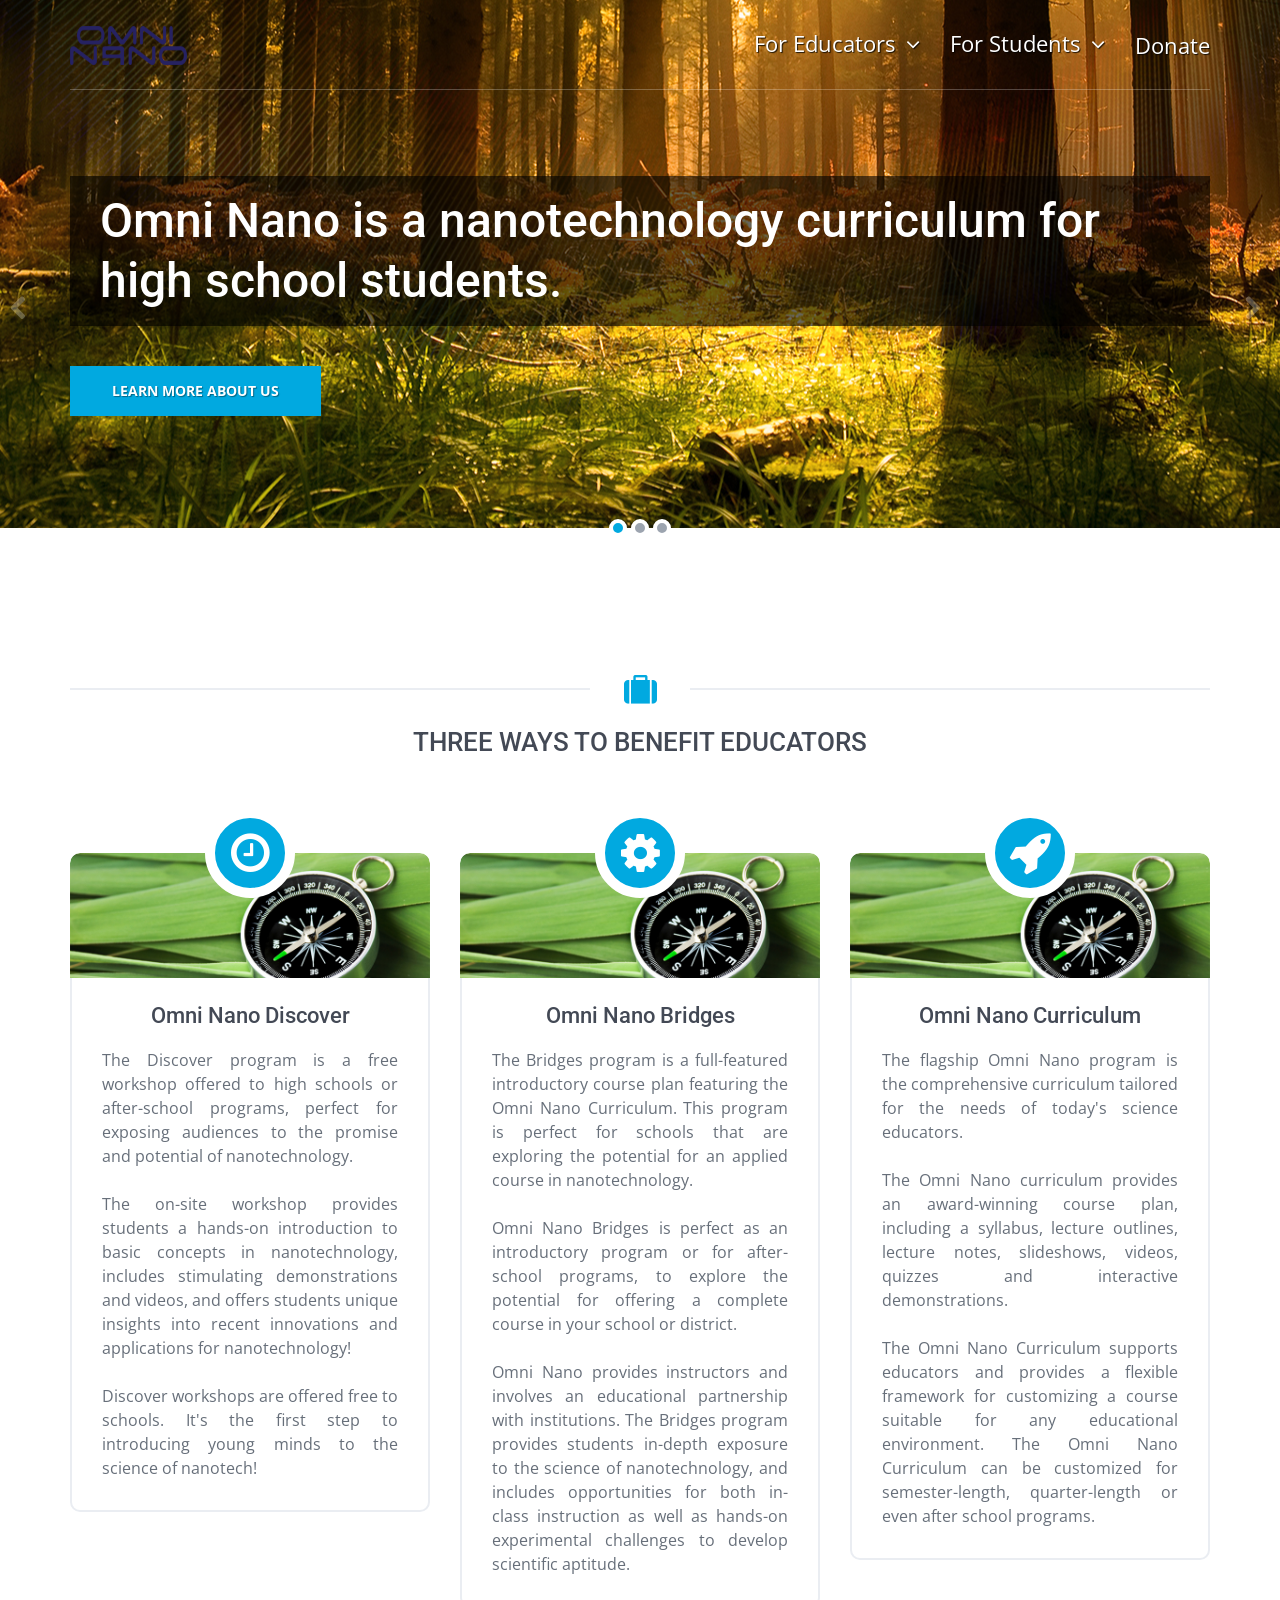
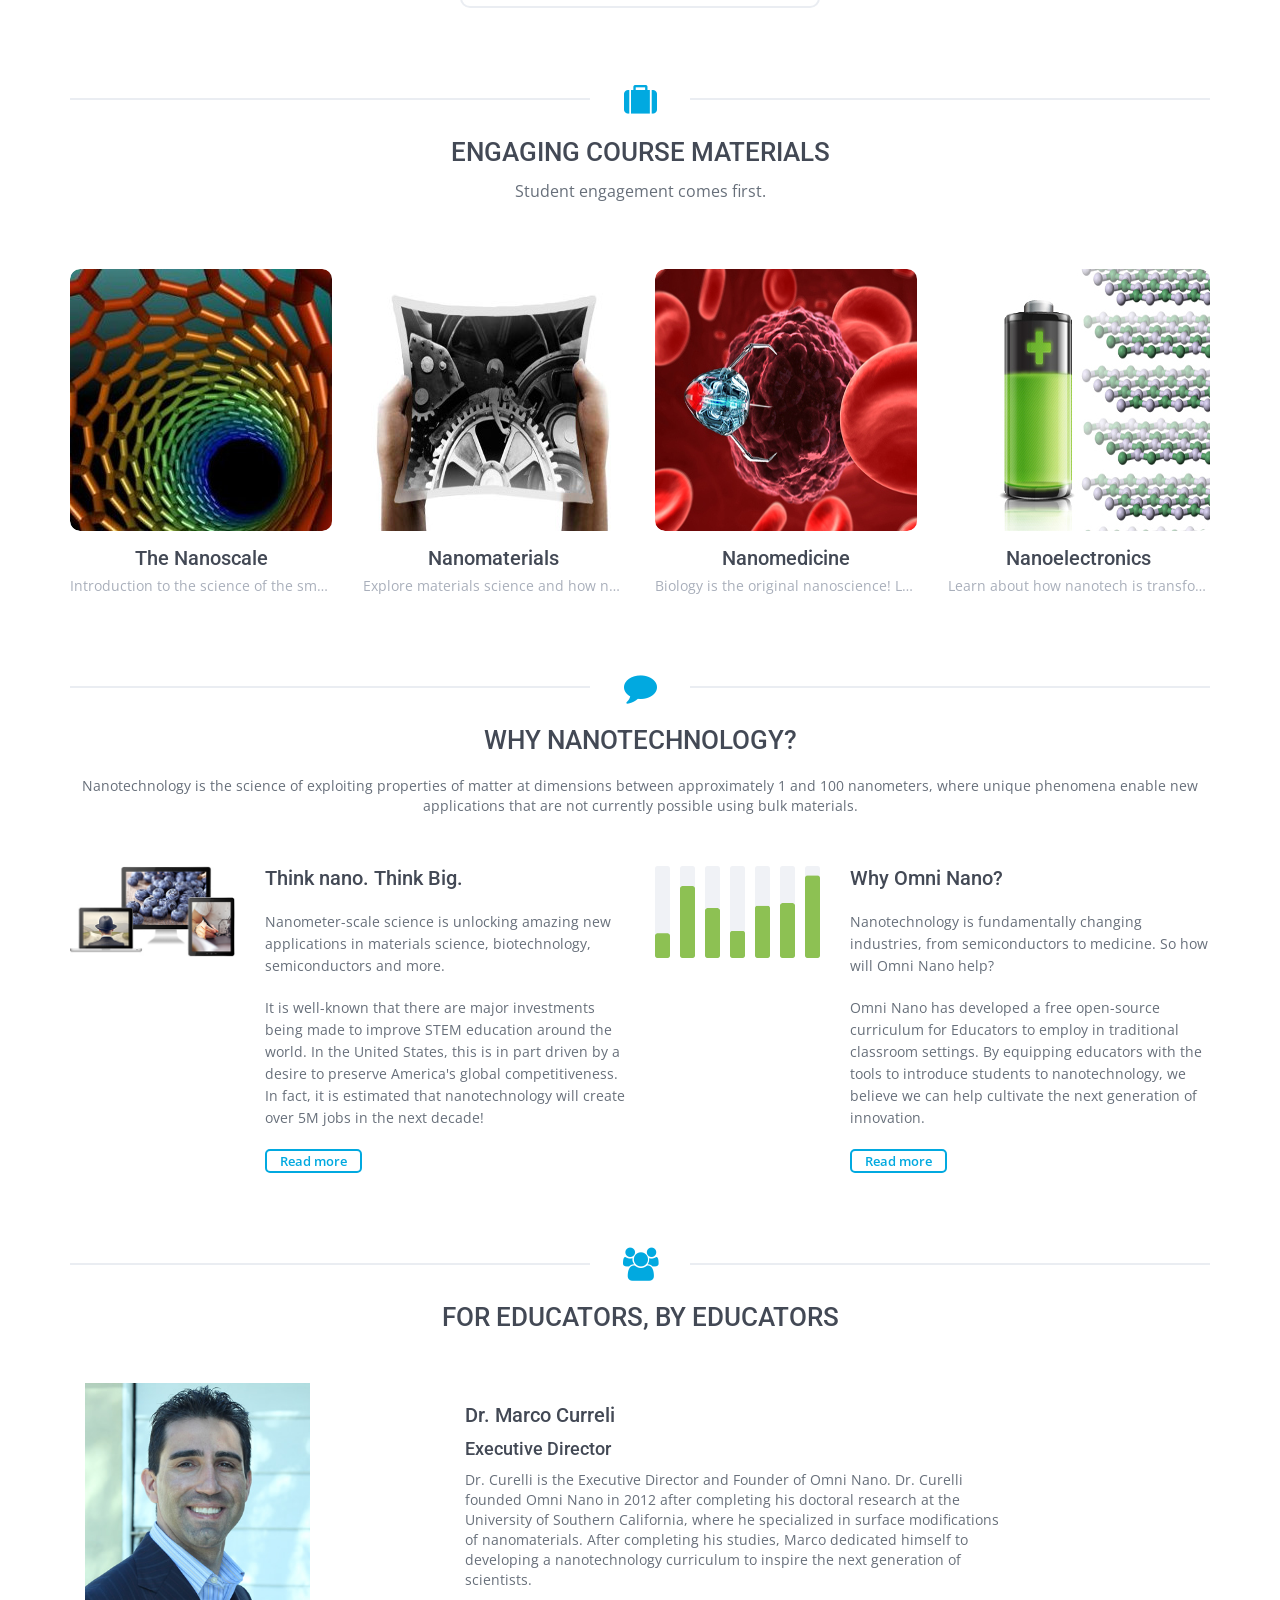
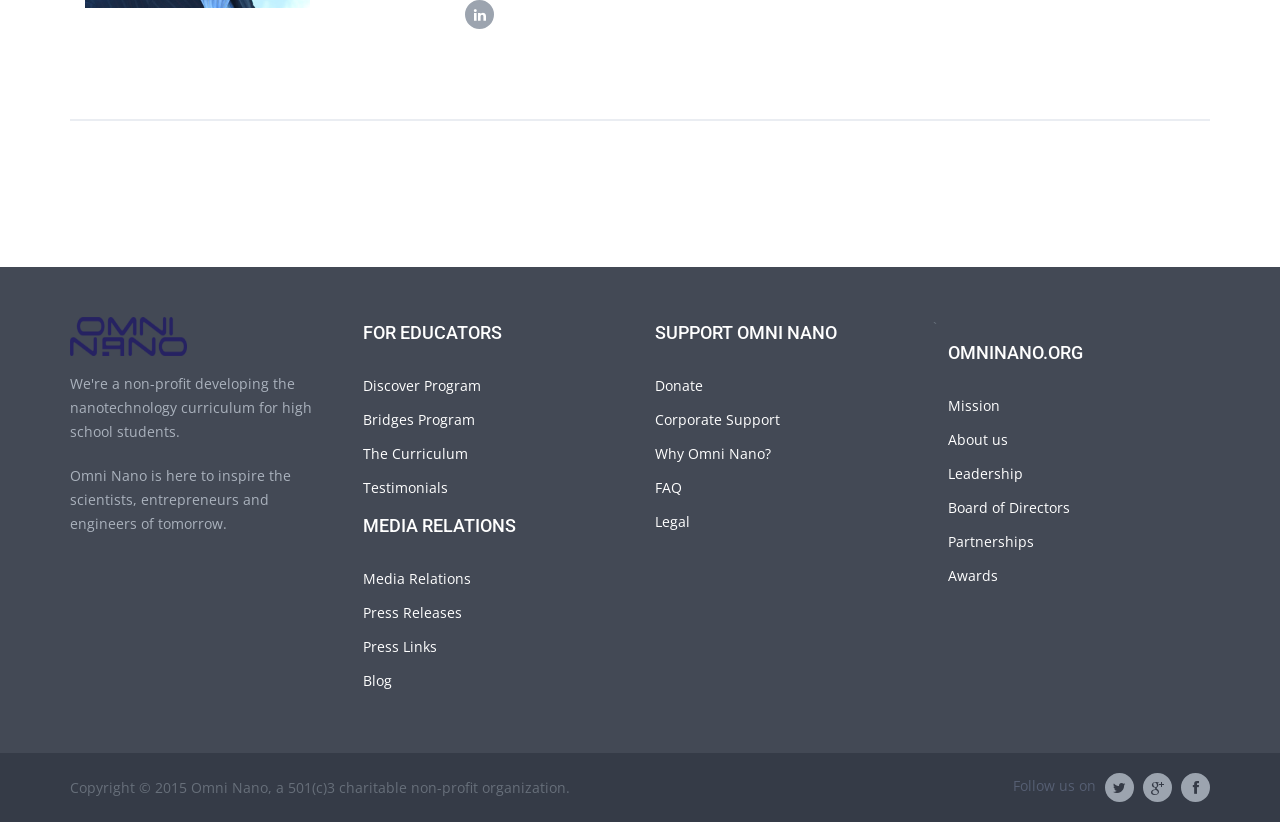
==== commit aabe17bd: "more work" ====
--- a/index.html
+++ b/index.html
@@ -206,8 +206,9 @@
                       <p style="text-align: justify;">
                         The Bridges program is a full-featured introductory course plan featuring the Omni Nano Curriculum.  This program is perfect for schools that are exploring the potential for an applied course in nanotechnology.  
                         <br /><br />
-                        Omni Nano Bridges are perfect for after-school programs or  
-                        Omni Nano provides instructors and collaborates with educational partners to create a custom course plan.  The Bridges program provides students in-depth exposure to the science of nanotechnology, and includes opportunities for both in-class instruction as well as hands-on experimental challenges to develop scientific aptitude.  
+                        Omni Nano Bridges is perfect as an introductory program or for after-school programs, to explore the potential for offering a complete course in your school or district.  
+                        <br /><br />  
+                        Omni Nano provides instructors and involves an educational partnership with institutions.  The Bridges program provides students in-depth exposure to the science of nanotechnology, and includes opportunities for both in-class instruction as well as hands-on experimental challenges to develop scientific aptitude.   
                       </p>
                     </div>
                   </a>
@@ -241,7 +242,7 @@
                   <i class='fa-icon-suitcase'></i>
                   <h2>
                     Engaging Course Materials
-                    <small>Putting student engagement first .</small>
+                    <small>Student engagement comes first.</small>
                   </h2>
                 </div>
                 <div class='row portfolio-boxes'>
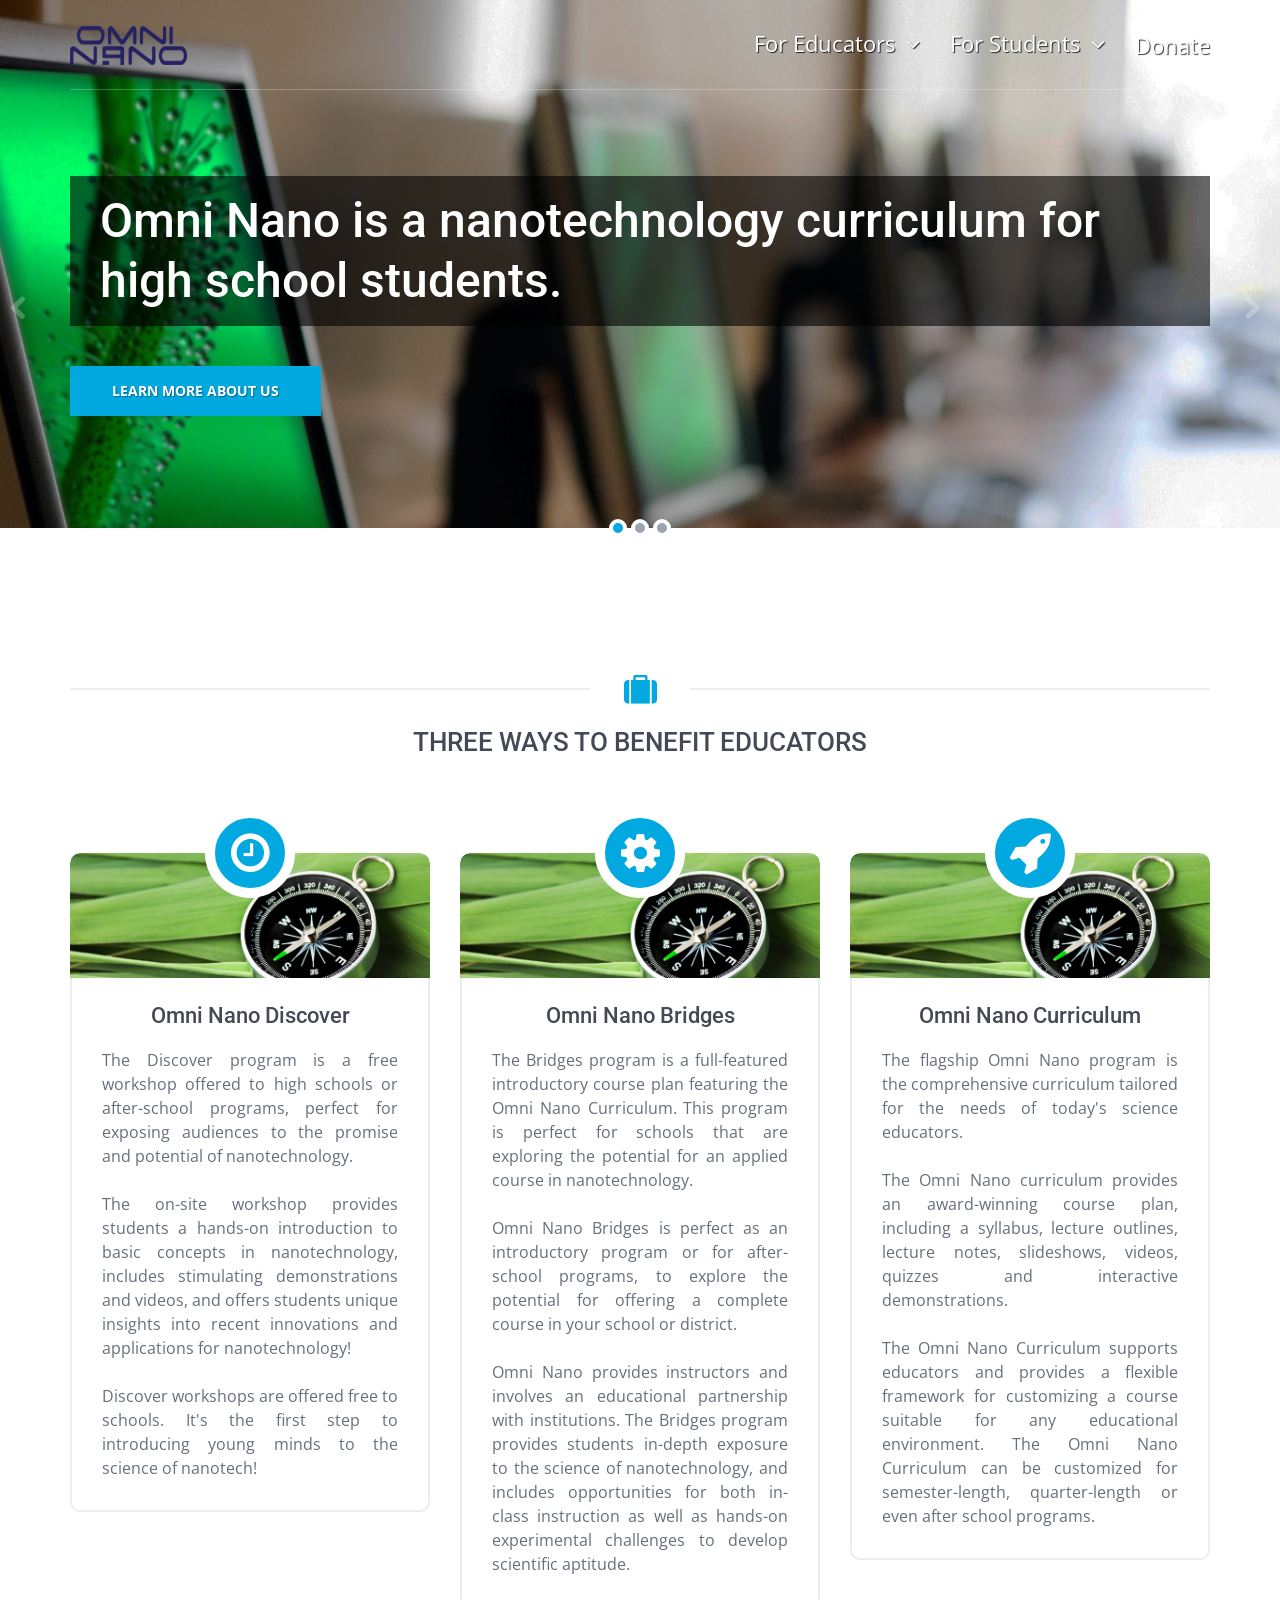
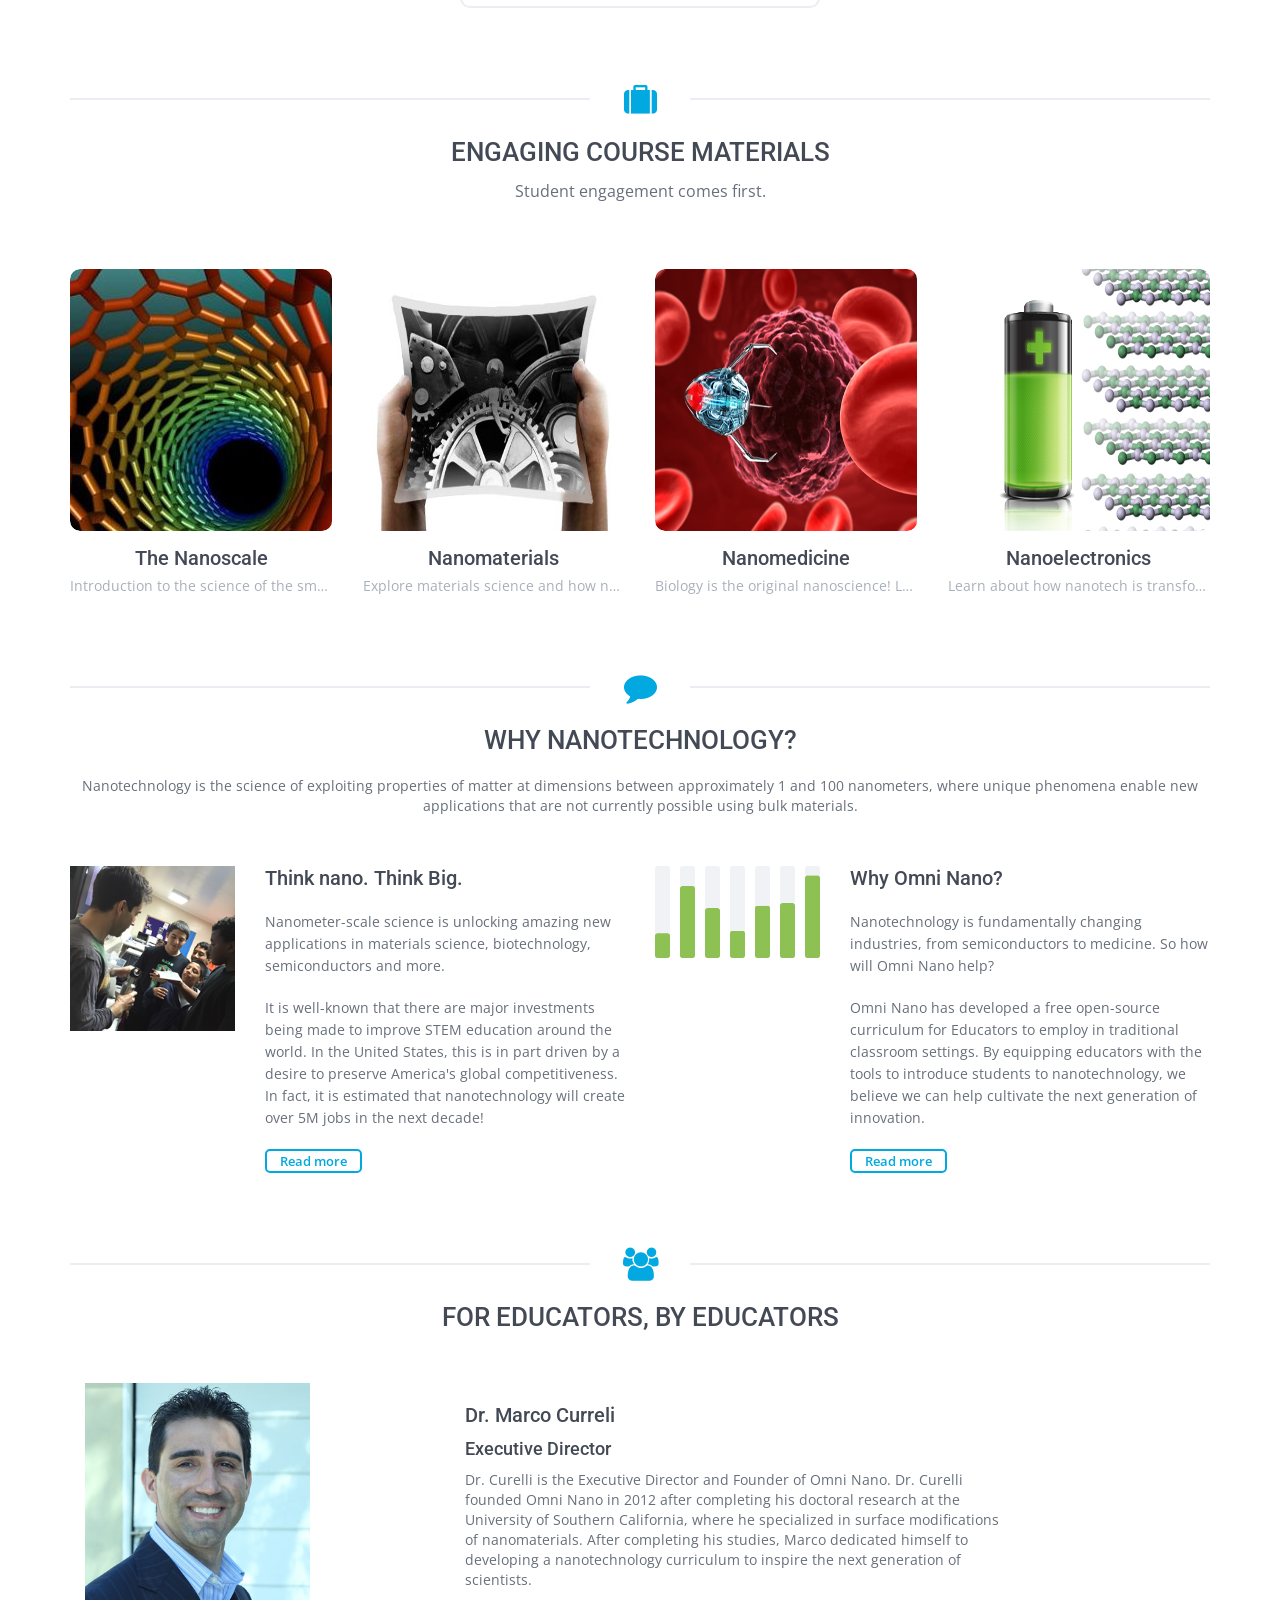
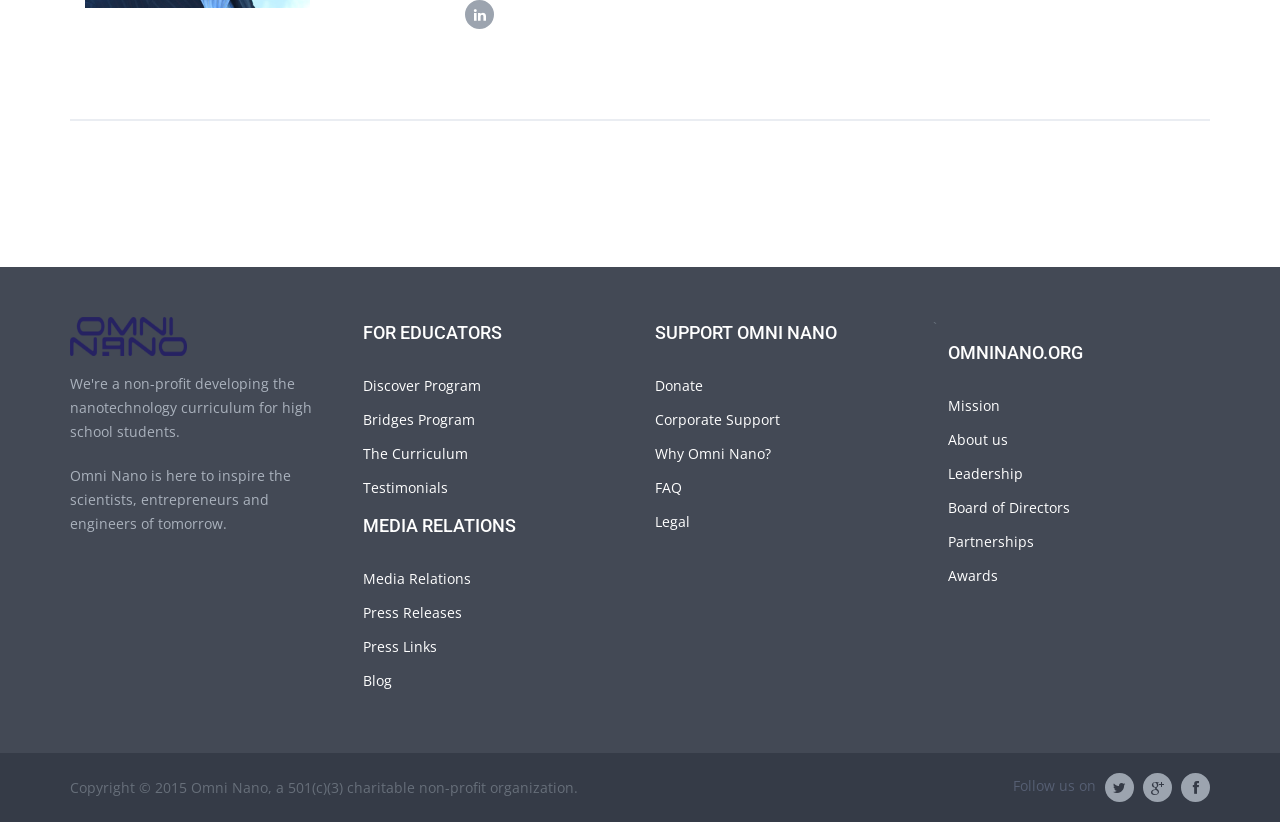
==== commit 06605fa8: "changes to educators.html" ====
--- a/index.html
+++ b/index.html
@@ -64,9 +64,9 @@
                     <li class=''>
                       <a href='educators.html'>The Curriculum</a>
                     </li>
-                    <li>
+<!--                    <li>
                       <a href='faq.html'>FAQ</a>
-                    </li>
+                    </li> -->
                   </ul>
                 </li>
                 <li class='dropdown'>
@@ -296,7 +296,7 @@
                 <div class='row text-boxes'>
                   <div class='col-sm-6 text-box'>
                     <div class='row'>
-                      <div class='col-sm-4'><img class="img-responsive center-block" alt="Lorem ipsum dolor sit amet" width="340" height="188" src="assets/images/demo/common/devices.jpg" /></div>
+                      <div class='col-sm-4'><img class="img-responsive center-block" alt="Lorem ipsum dolor sit amet" width="340" height="188" src="assets/images/misc/Boys-and-Girls-Club-nanotechnology-workshop-OmniNano-02.jpg" /></div>
                       <div class='col-sm-8'>
                         <h3 class='title'><a href="nanotechnology.html">Think nano.  Think Big.</a></h3>
                         <p>Nanometer-scale science is unlocking amazing new applications in materials science, biotechnology, semiconductors and more.</p>
@@ -426,7 +426,7 @@
                 <p class='copyright'>
                   Copyright
                   &copy;
-                  2015 Omni Nano, a 501(c)3 charitable non-profit organization.  
+                  2015 Omni Nano, a 501(c)(3) charitable non-profit organization.  
                 </p>
                 <div class='links'>
                   Follow us on 
--- a/assets/stylesheets/demo.css
+++ b/assets/stylesheets/demo.css
@@ -15,10 +15,10 @@
 
 #wrapper {
   background-position: center -130px;
-  background-image: url("../images/demo/bg_wrapper.jpg"); }
+  background-image: url("../images/demo/bg_wrapper4.jpg"); }
   @media (min--moz-device-pixel-ratio: 1.3), (-o-min-device-pixel-ratio: 2.6 / 2), (-webkit-min-device-pixel-ratio: 1.3), (min-device-pixel-ratio: 1.3), (min-resolution: 1.3dppx) {
     #wrapper {
-      background-image: url("../images/demo/bg_wrapper@2x.jpg");
+      background-image: url("../images/demo/bg_wrapper4.jpg");
       background-size: 1920px 535px; } }
 
 body.error-page, body.countdown-page {
@@ -34,12 +34,12 @@
 
 .hero-carousel .forest {
   background-position: center;
-  background-image: url("../images/demo/carousels/forest.jpg"); }
+  background-image: url("../images/misc/background/carousel_3.jpg"); }
 .hero-carousel .sea {
-  background-image: url("../images/demo/carousels/sea.jpg"); }
+  background-image: url("../images/misc/background/carousel_1.jpg"); }
 .hero-carousel .bokeh {
   background-position: center;
-  background-image: url("../images/demo/carousels/bokeh.jpg"); }
+  background-image: url("../images/misc/background/carousel_2.jpg"); }
 
 .homepage.fullsize #wrapper {
   background-image: none; }
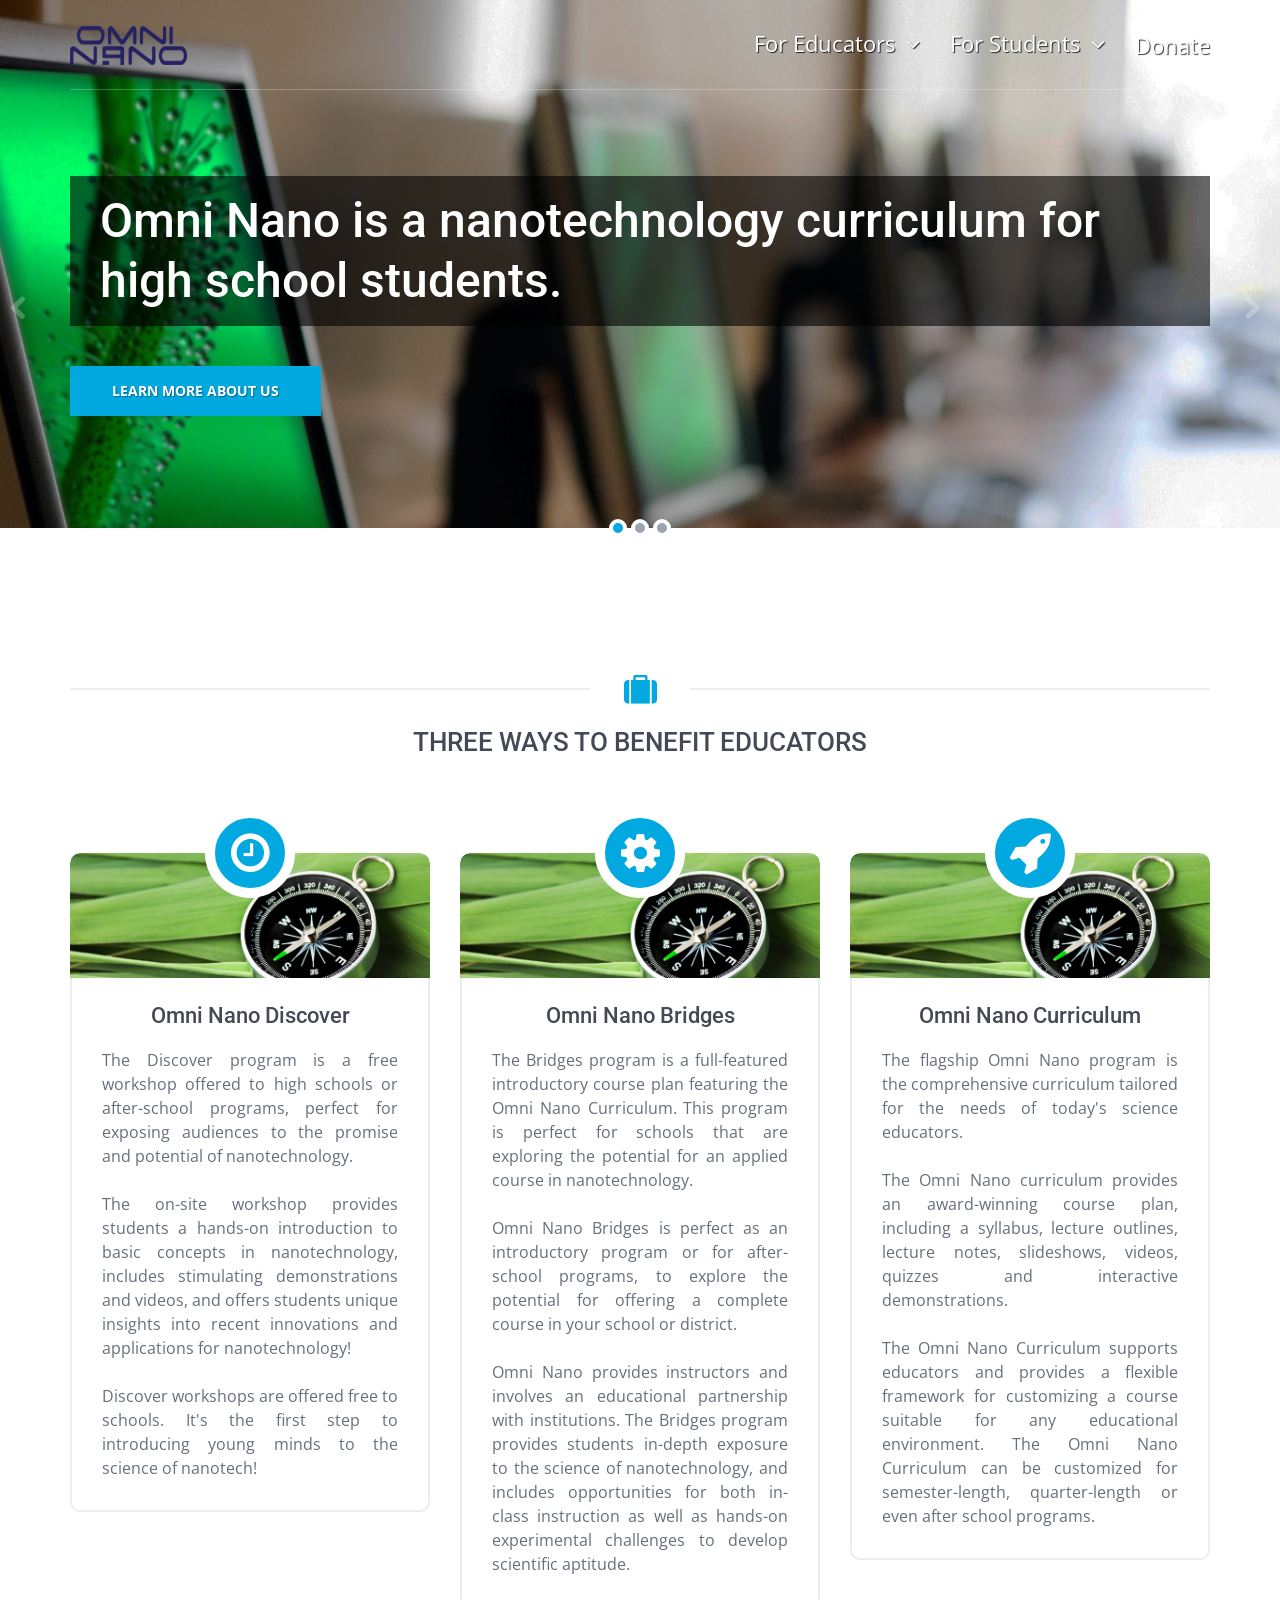
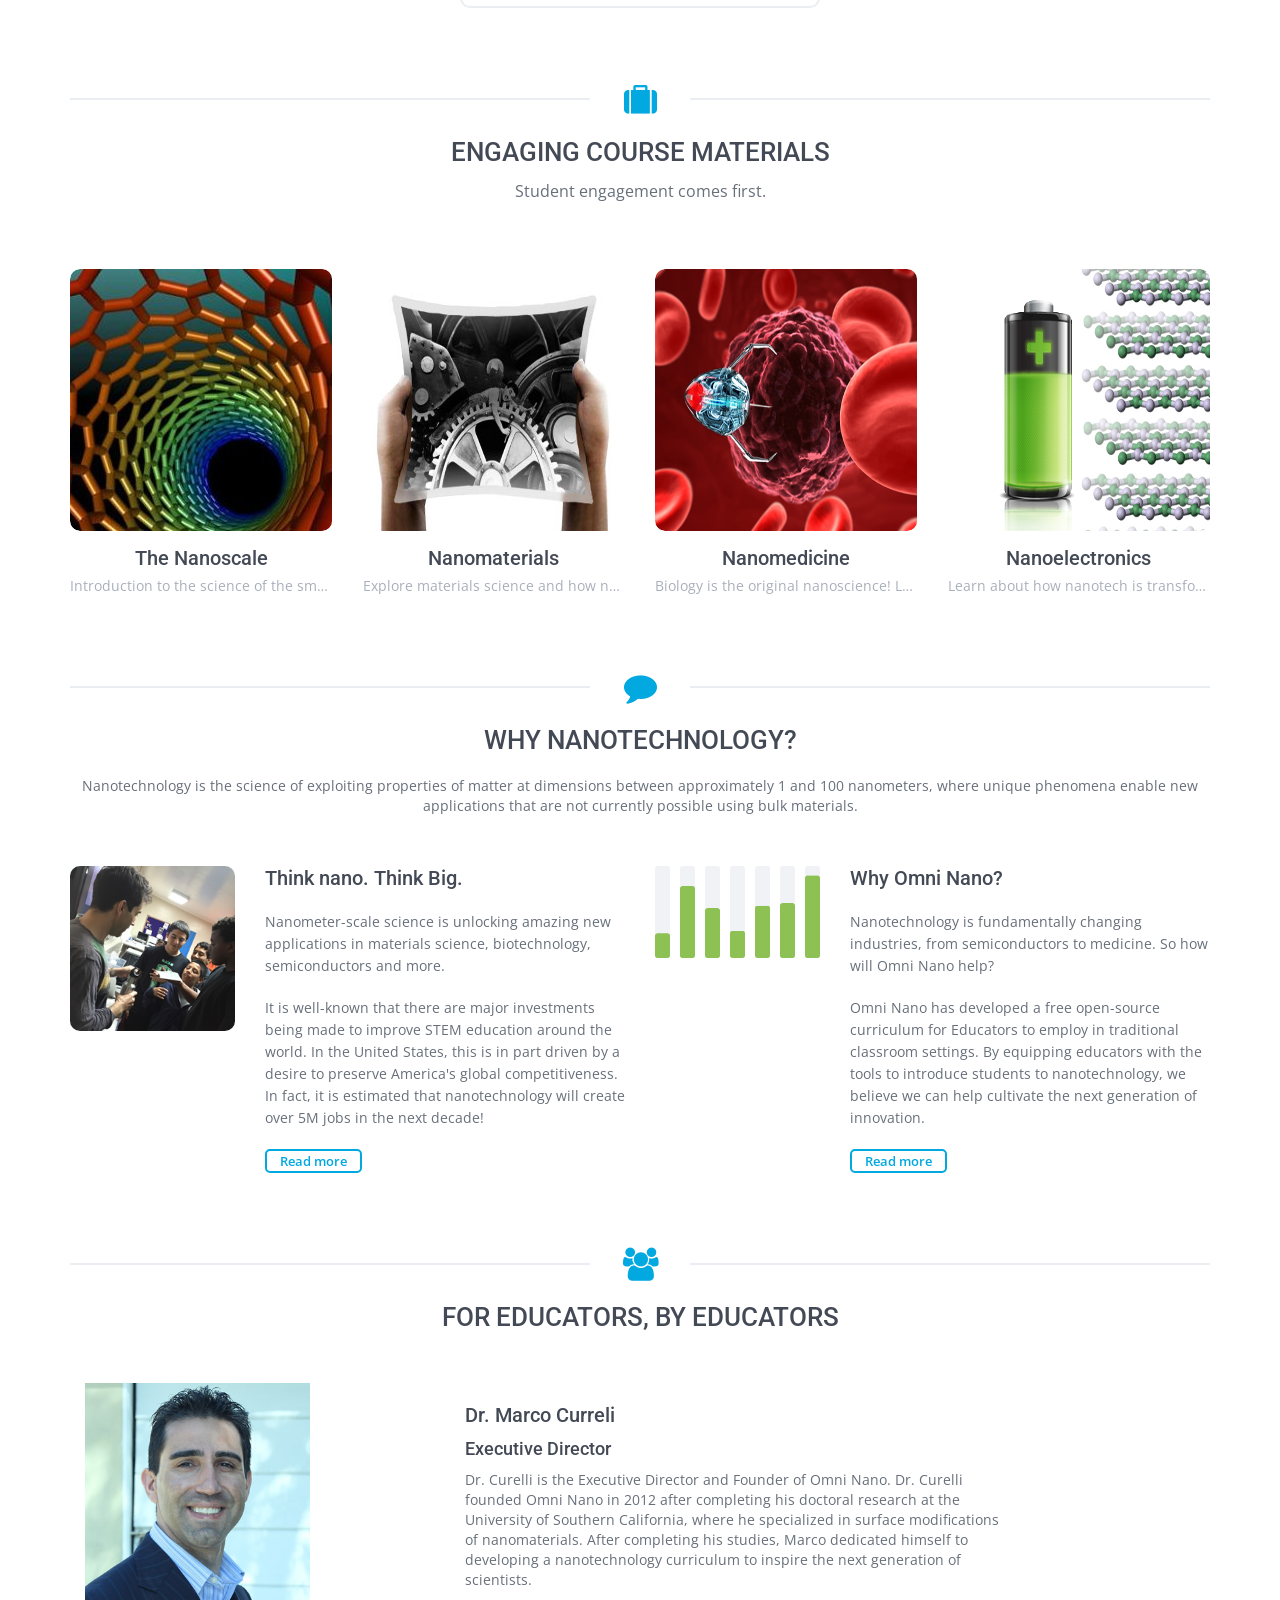
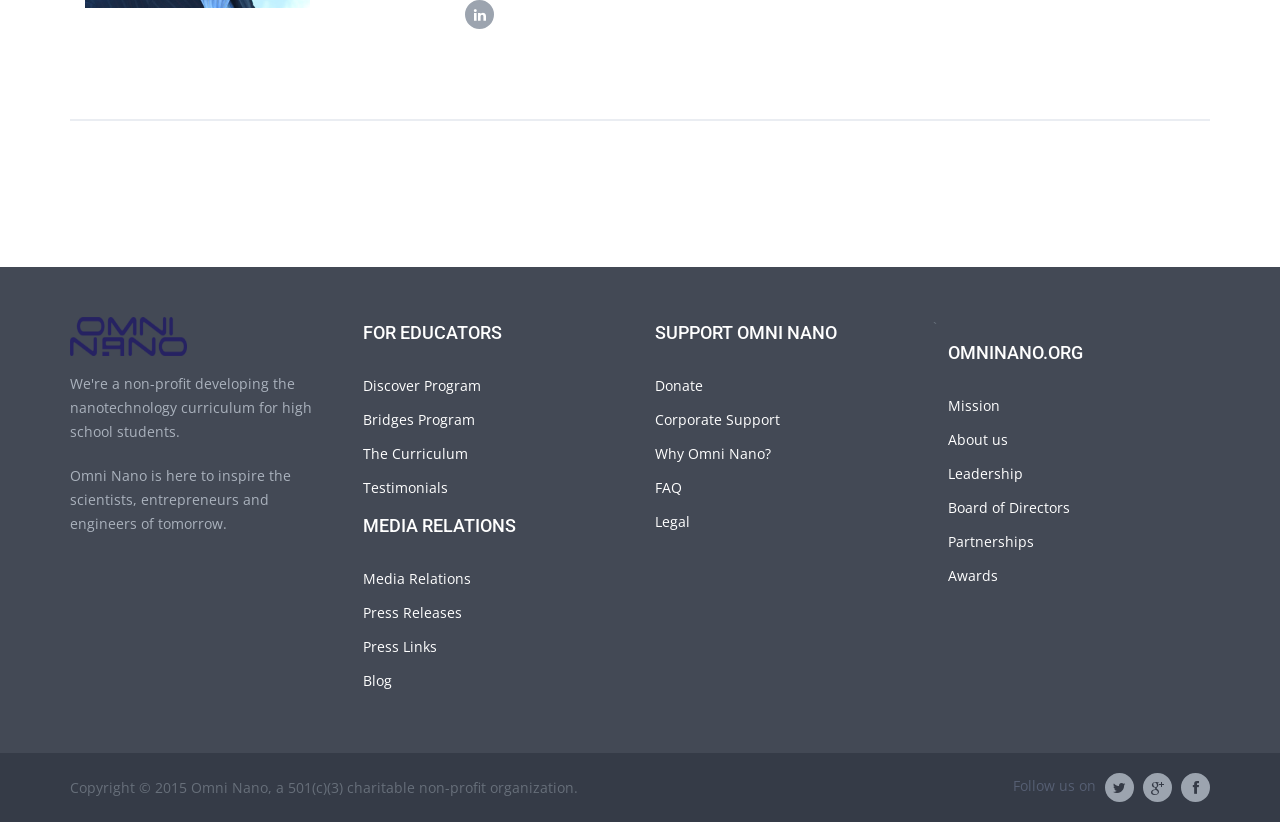
==== commit b03d0661: "add images" ====
--- a/index.html
+++ b/index.html
@@ -296,7 +296,7 @@
                 <div class='row text-boxes'>
                   <div class='col-sm-6 text-box'>
                     <div class='row'>
-                      <div class='col-sm-4'><img class="img-responsive center-block" alt="Lorem ipsum dolor sit amet" width="340" height="188" src="assets/images/misc/Boys-and-Girls-Club-nanotechnology-workshop-OmniNano-02.jpg" /></div>
+                      <div class='col-sm-4'><img class="img-responsive img-rounded center-block" alt="Omni Nano cares about students and educators" width="340" height="188" src="assets/images/misc/Boys-and-Girls-Club-nanotechnology-workshop-OmniNano-02.jpg" /></div>
                       <div class='col-sm-8'>
                         <h3 class='title'><a href="nanotechnology.html">Think nano.  Think Big.</a></h3>
                         <p>Nanometer-scale science is unlocking amazing new applications in materials science, biotechnology, semiconductors and more.</p>
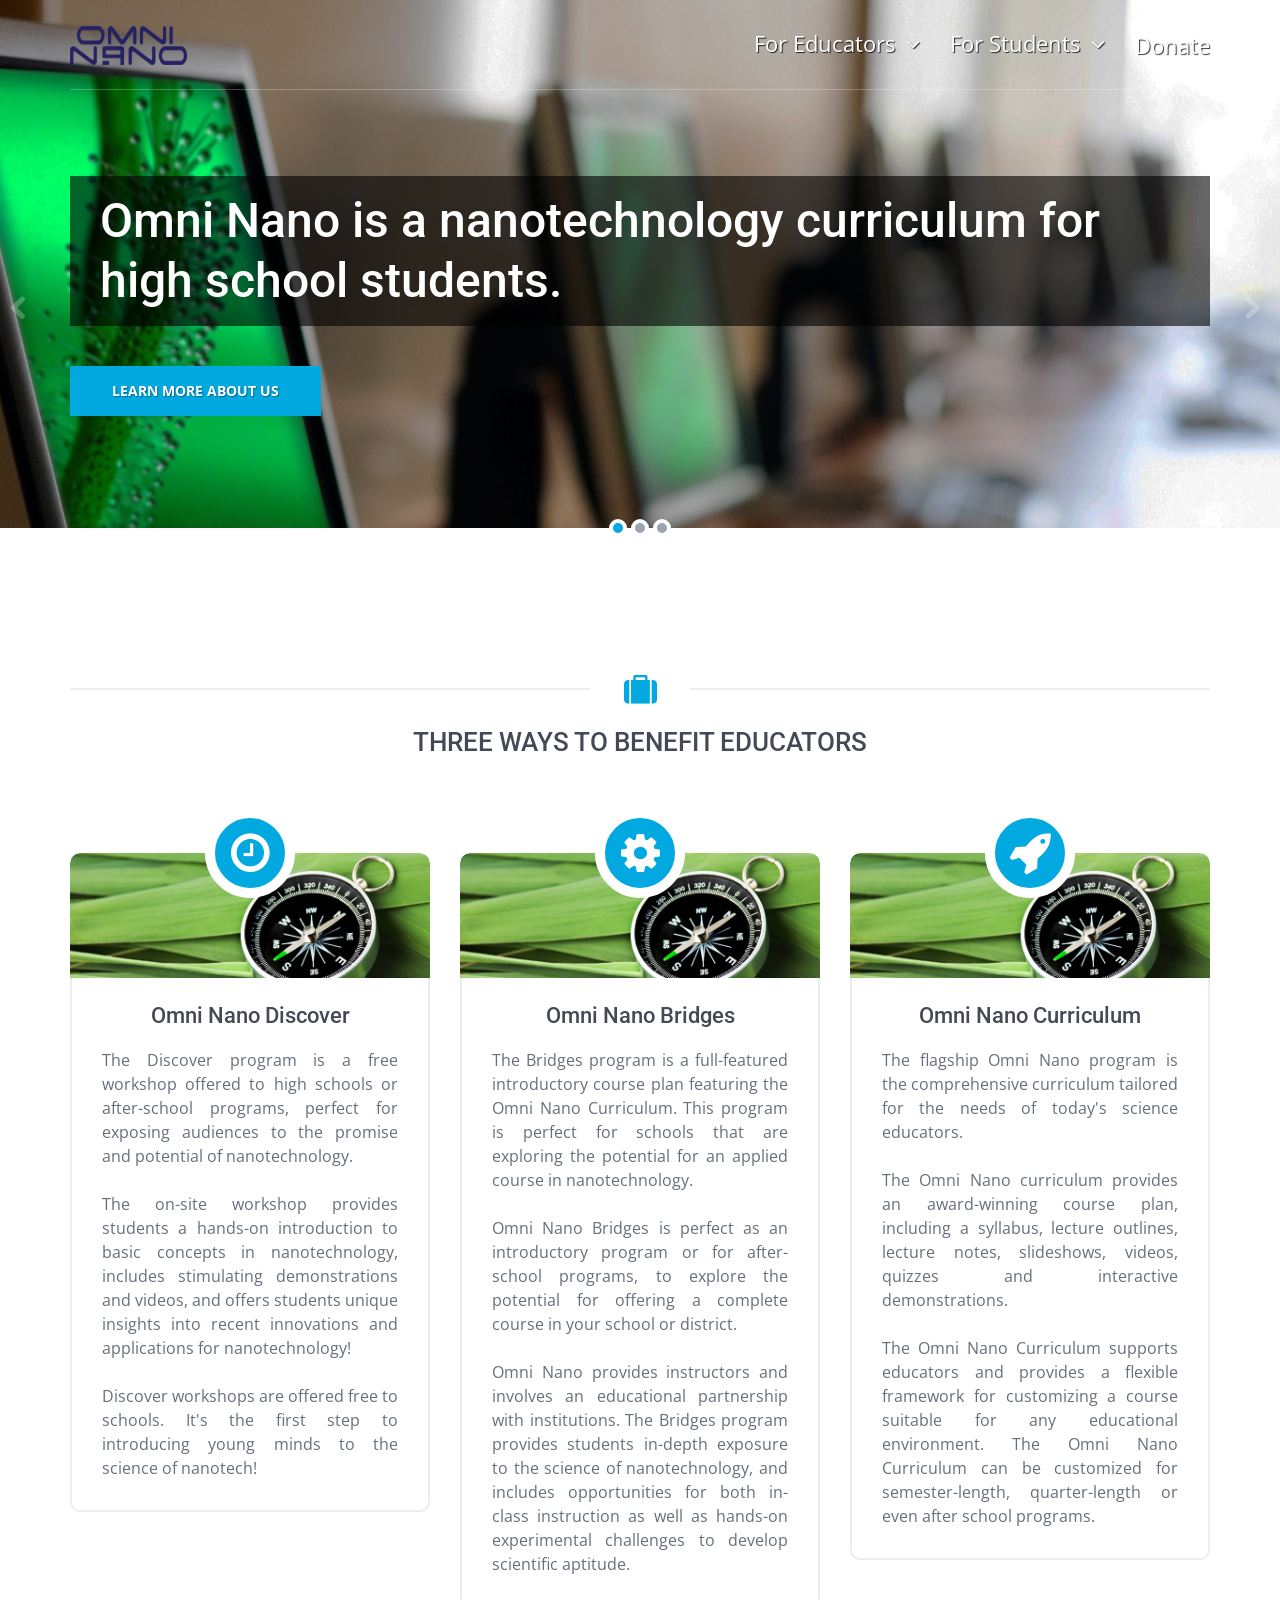
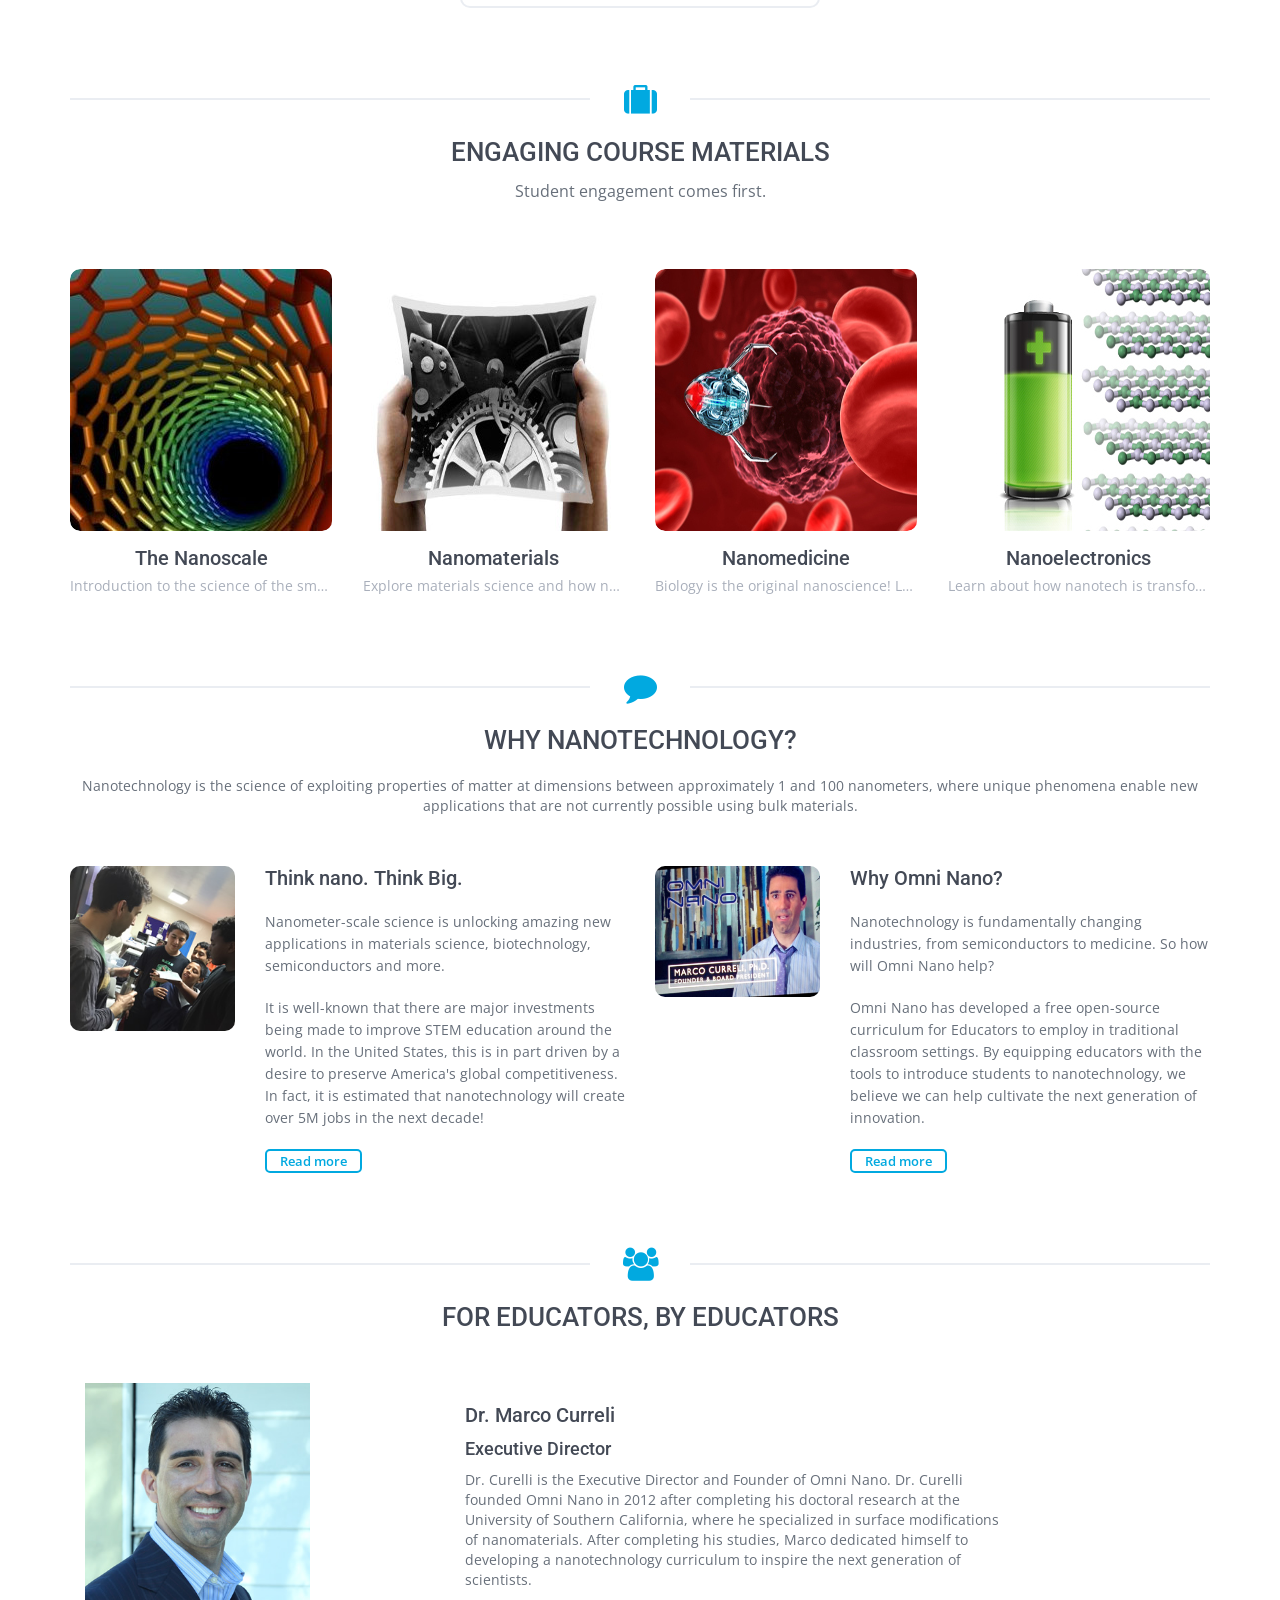
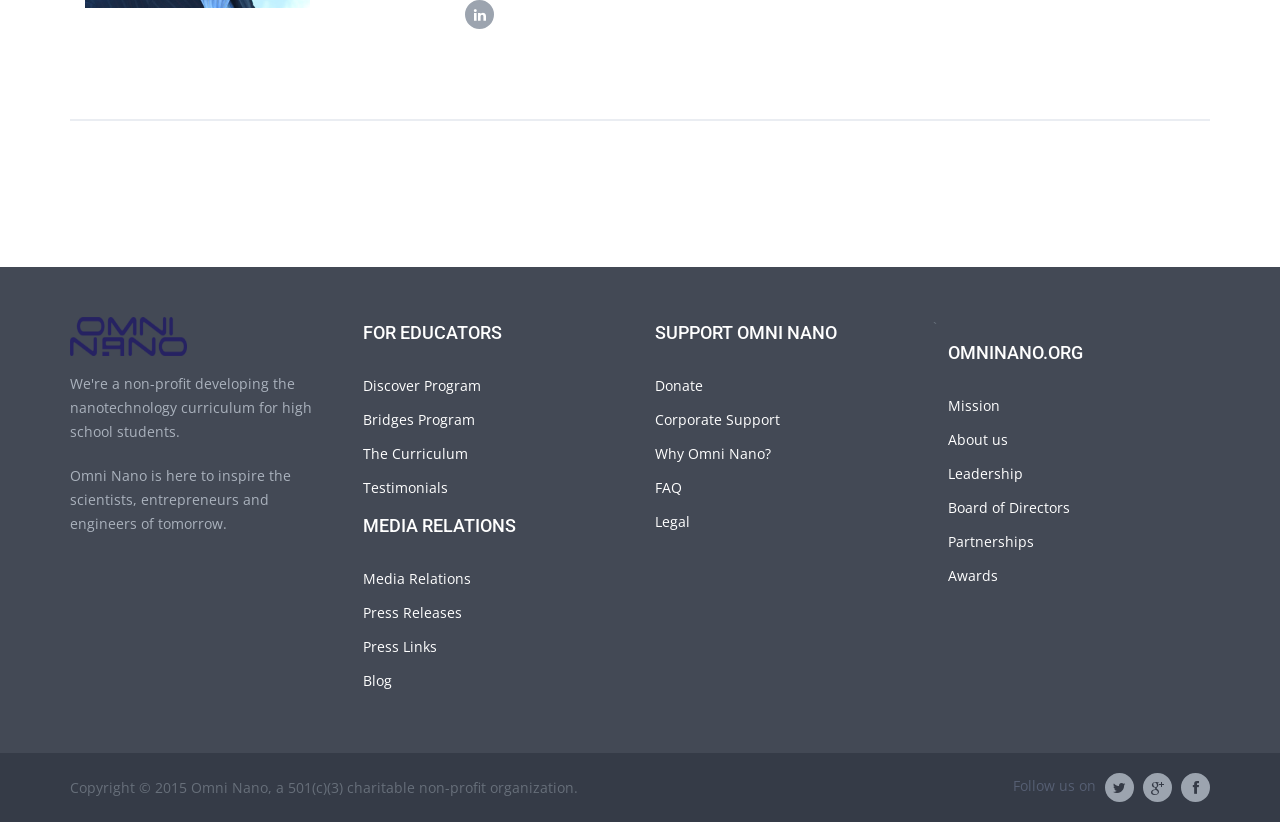
==== commit fee98ef2: "added awards images" ====
--- a/index.html
+++ b/index.html
@@ -310,7 +310,7 @@
                   <div class='col-sm-6 text-box'>
                     <hr class='visible-xs'>
                     <div class='row'>
-                      <div class='col-sm-4'><img class="img-responsive center-block" alt="Praesent vitae adipiscing nunc" width="330" height="183" src="assets/images/demo/common/chart.png" /></div>
+                      <div class='col-sm-4'><img class="img-responsive img-rounded center-block" alt="Praesent vitae adipiscing nunc" width="330" height="183" src="assets/images/misc/awards1.jpg" /></div>
                       <div class='col-sm-8'>
                         <h3 class='title'><a href="about_us.html">Why Omni Nano?</a></h3>
                         <p>Nanotechnology is fundamentally changing industries, from semiconductors to medicine.  So how will Omni Nano help? </p>
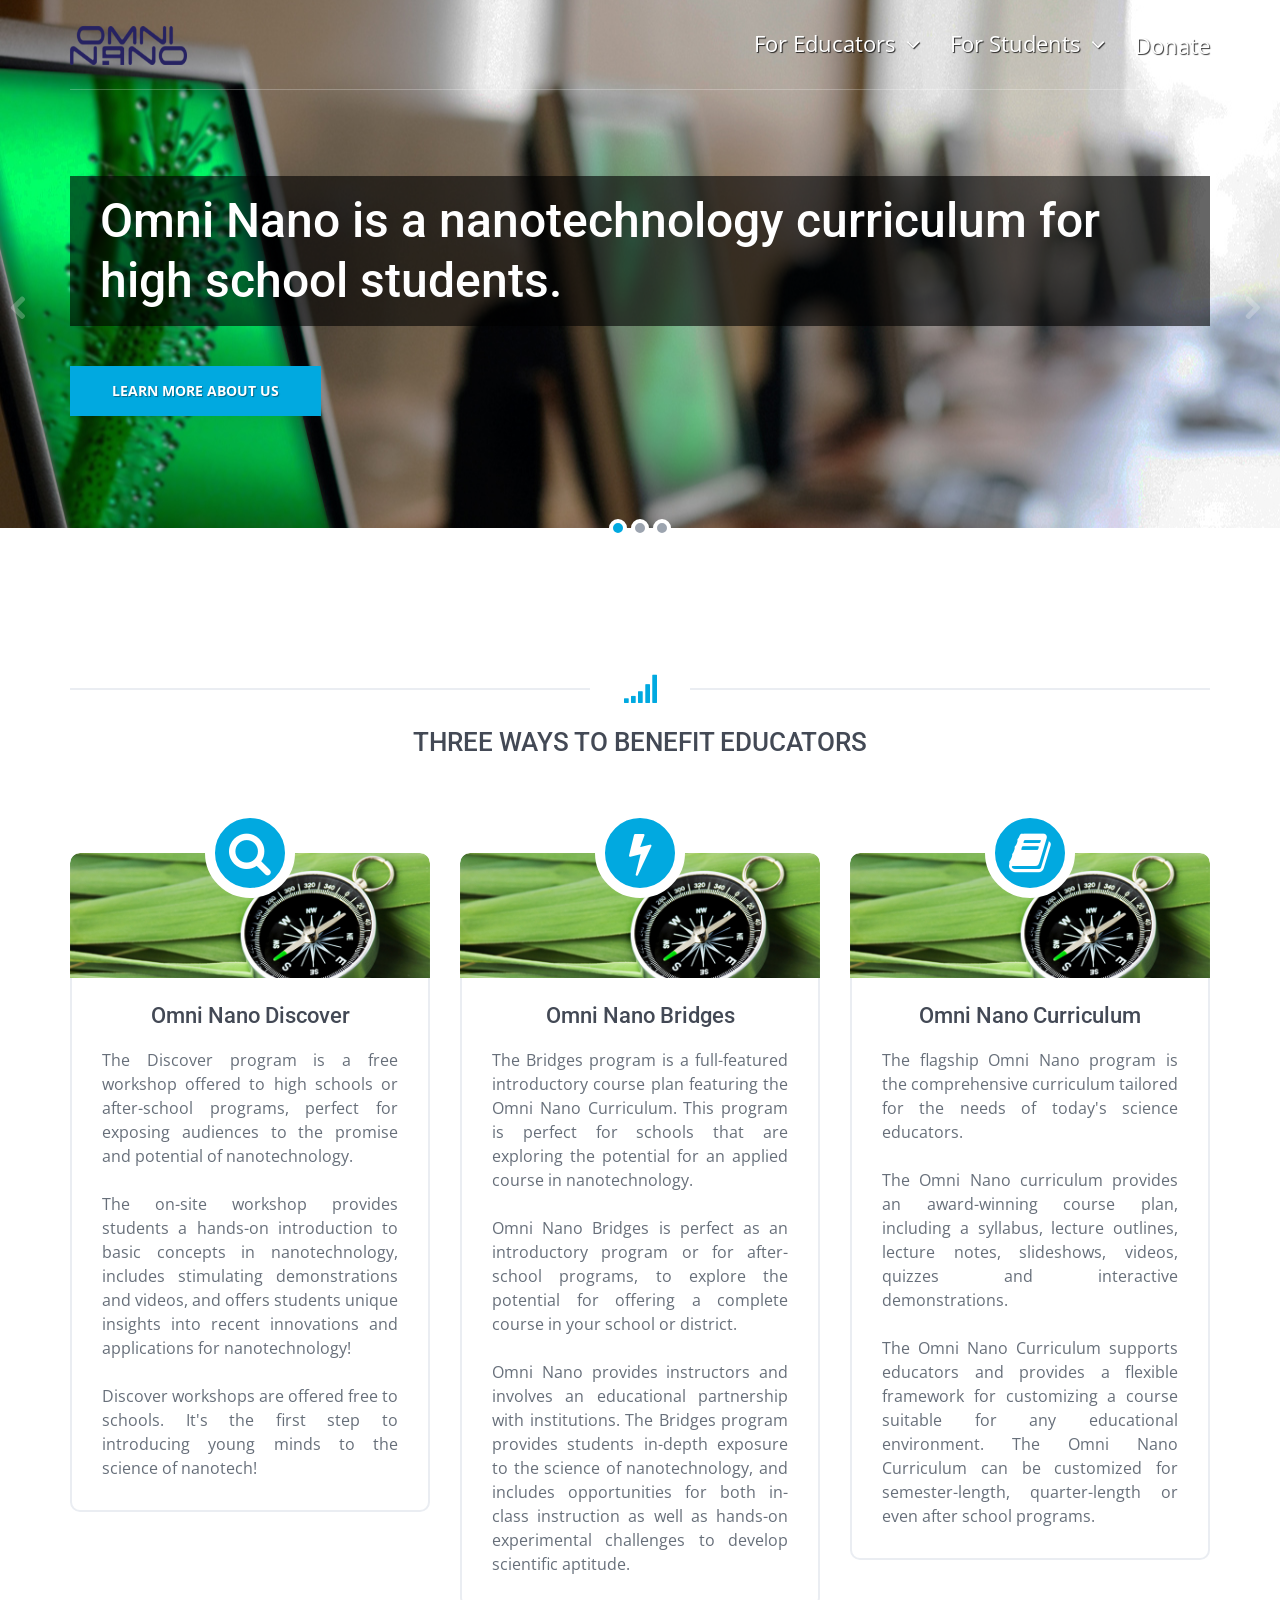
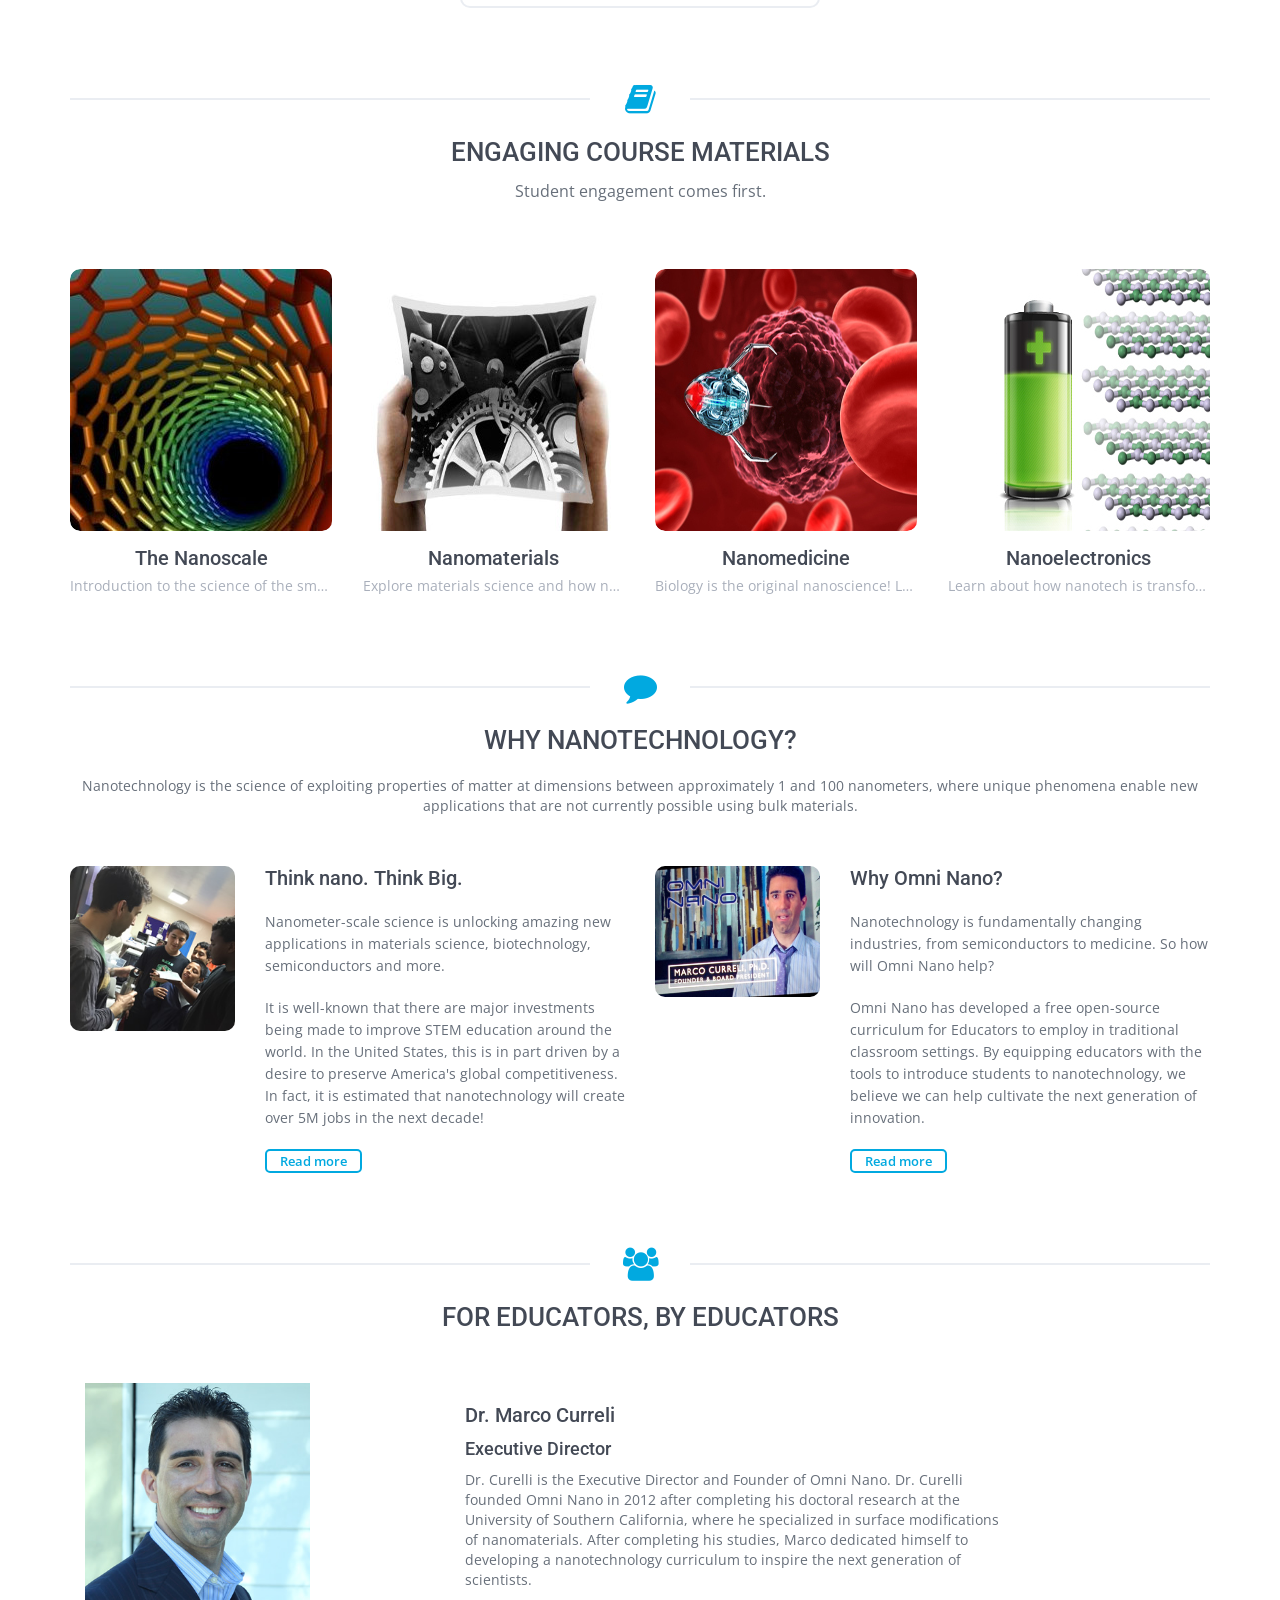
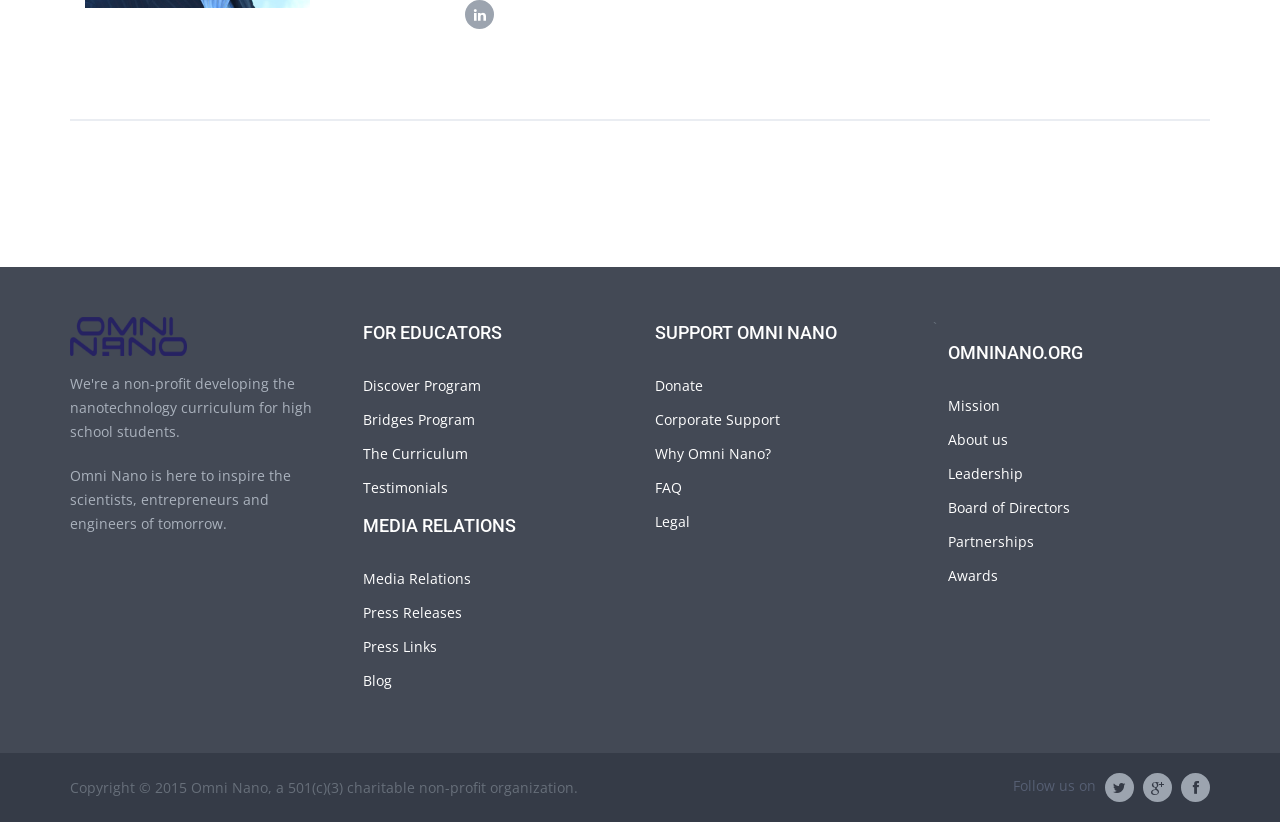
==== commit 743e7d24: "changing icons" ====
--- a/index.html
+++ b/index.html
@@ -163,7 +163,7 @@
             <div class='row'>
               <div class='col-sm-12'>
                 <div class='page-header page-header-with-icon'>
-                  <i class='fa-icon-suitcase'></i>
+                  <i class='fa-icon-signal'></i>
                   <h2>
                     Three ways to Benefit Educators
                   </h2>
@@ -175,7 +175,7 @@
                 <div class='col-sm-4 panel-item'>
                   <a class='panel panel-image' href='educators.html'>
                     <div class='panel-icon'>
-                      <i class='fa-icon-time icon'></i>
+                      <i class='fa-icon-search icon'></i>
                     </div>
                     <div class='panel-heading'>
                       <img class="img-responsive-sm" alt="Project planning" width="768" height="300" src="assets/images/demo/panels/panel_bg_compass.jpg" />
@@ -196,7 +196,7 @@
                 <div class='col-sm-4 panel-item'>
                   <a class='panel panel-image' href='educators.html'>
                     <div class='panel-icon'>
-                      <i class='fa-icon-cog icon'></i>
+                      <i class='fa-icon-bolt icon'></i>
                     </div>
                     <div class='panel-heading'>
                       <img class="img-responsive-sm" alt="Project planning" width="768" height="300" src="assets/images/demo/panels/panel_bg_compass.jpg" />
@@ -216,7 +216,7 @@
                 <div class='col-sm-4 panel-item'>
                   <a class='panel panel-image' href='educators.html'>
                     <div class='panel-icon'>
-                      <i class='fa-icon-rocket icon'></i>
+                      <i class='fa-icon-book icon'></i>
                     </div>
                     <div class='panel-heading'>
                       <img class="img-responsive-sm" alt="Project planning" width="768" height="300" src="assets/images/demo/panels/panel_bg_compass.jpg" />
@@ -239,7 +239,7 @@
             <div class='row'>
               <div class='col-sm-12'>
                 <div class='page-header page-header-with-icon'>
-                  <i class='fa-icon-suitcase'></i>
+                  <i class='fa-icon-book'></i>
                   <h2>
                     Engaging Course Materials
                     <small>Student engagement comes first.</small>
